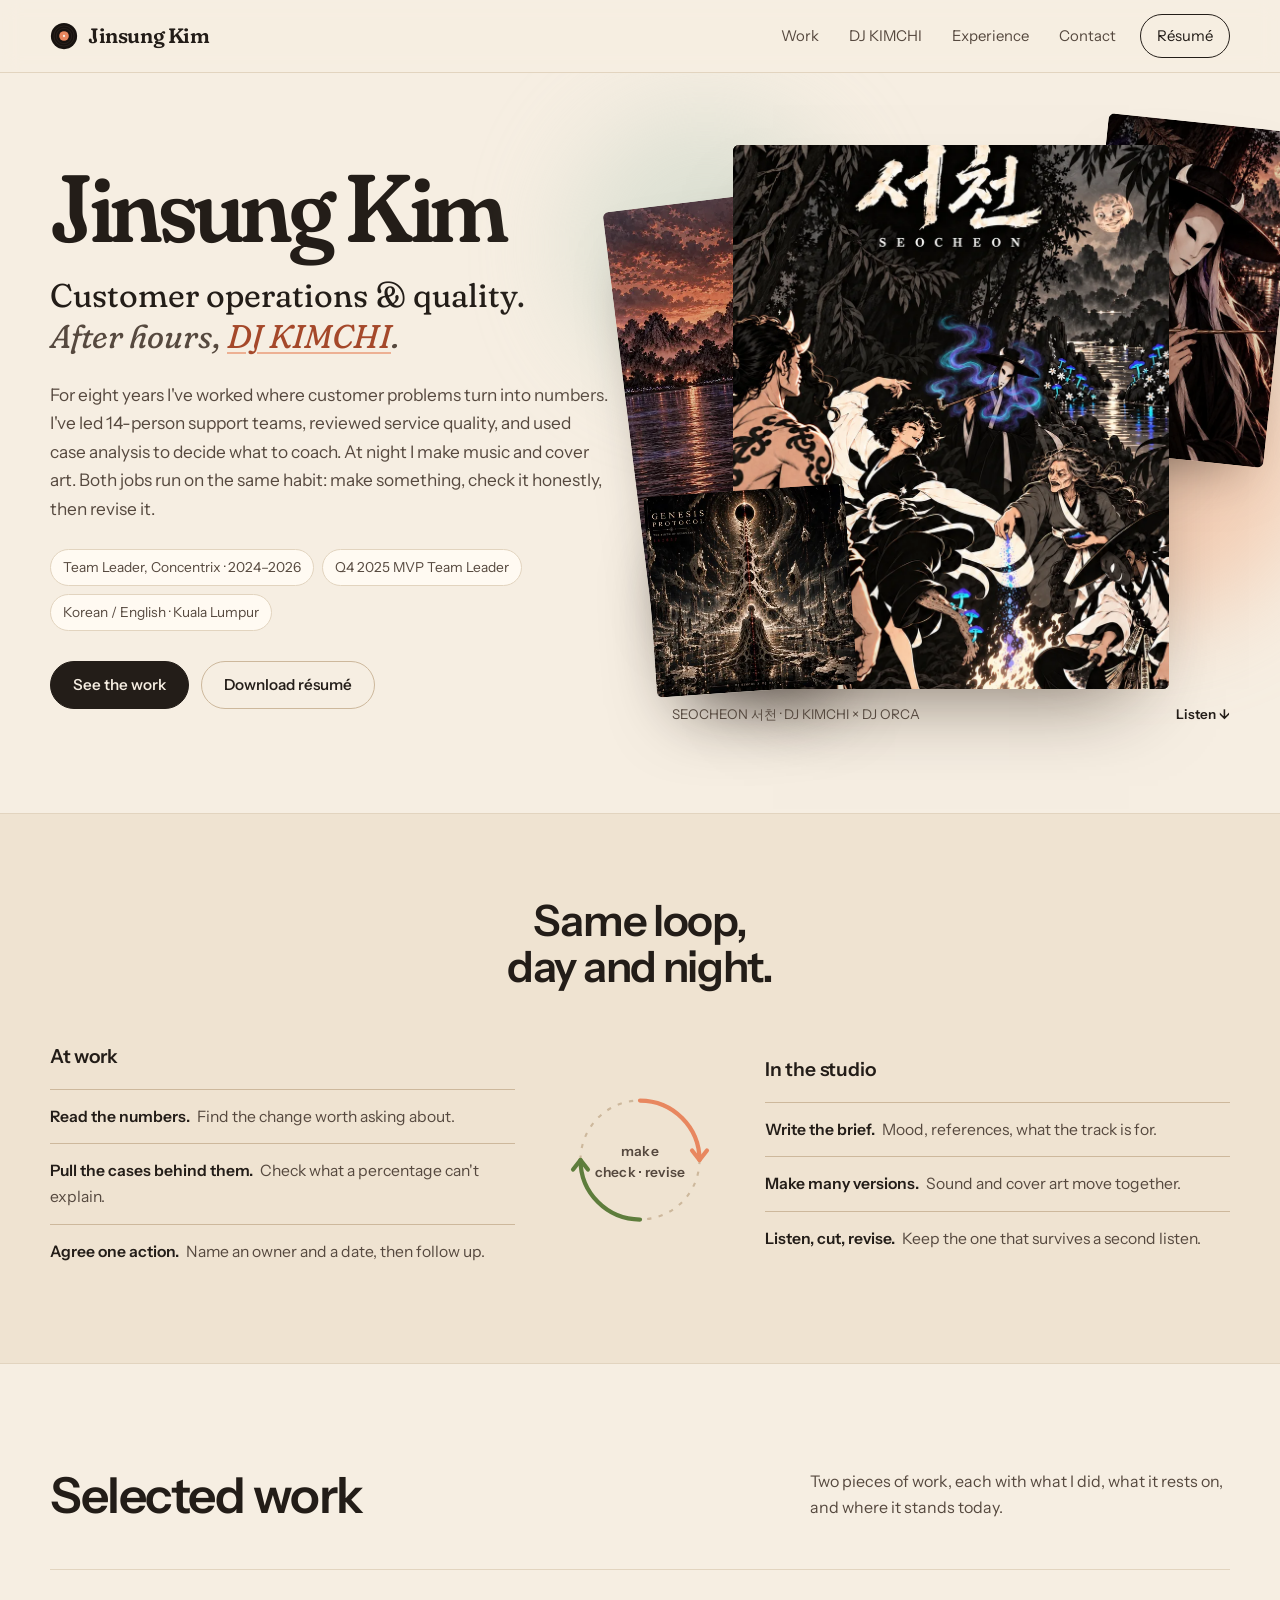
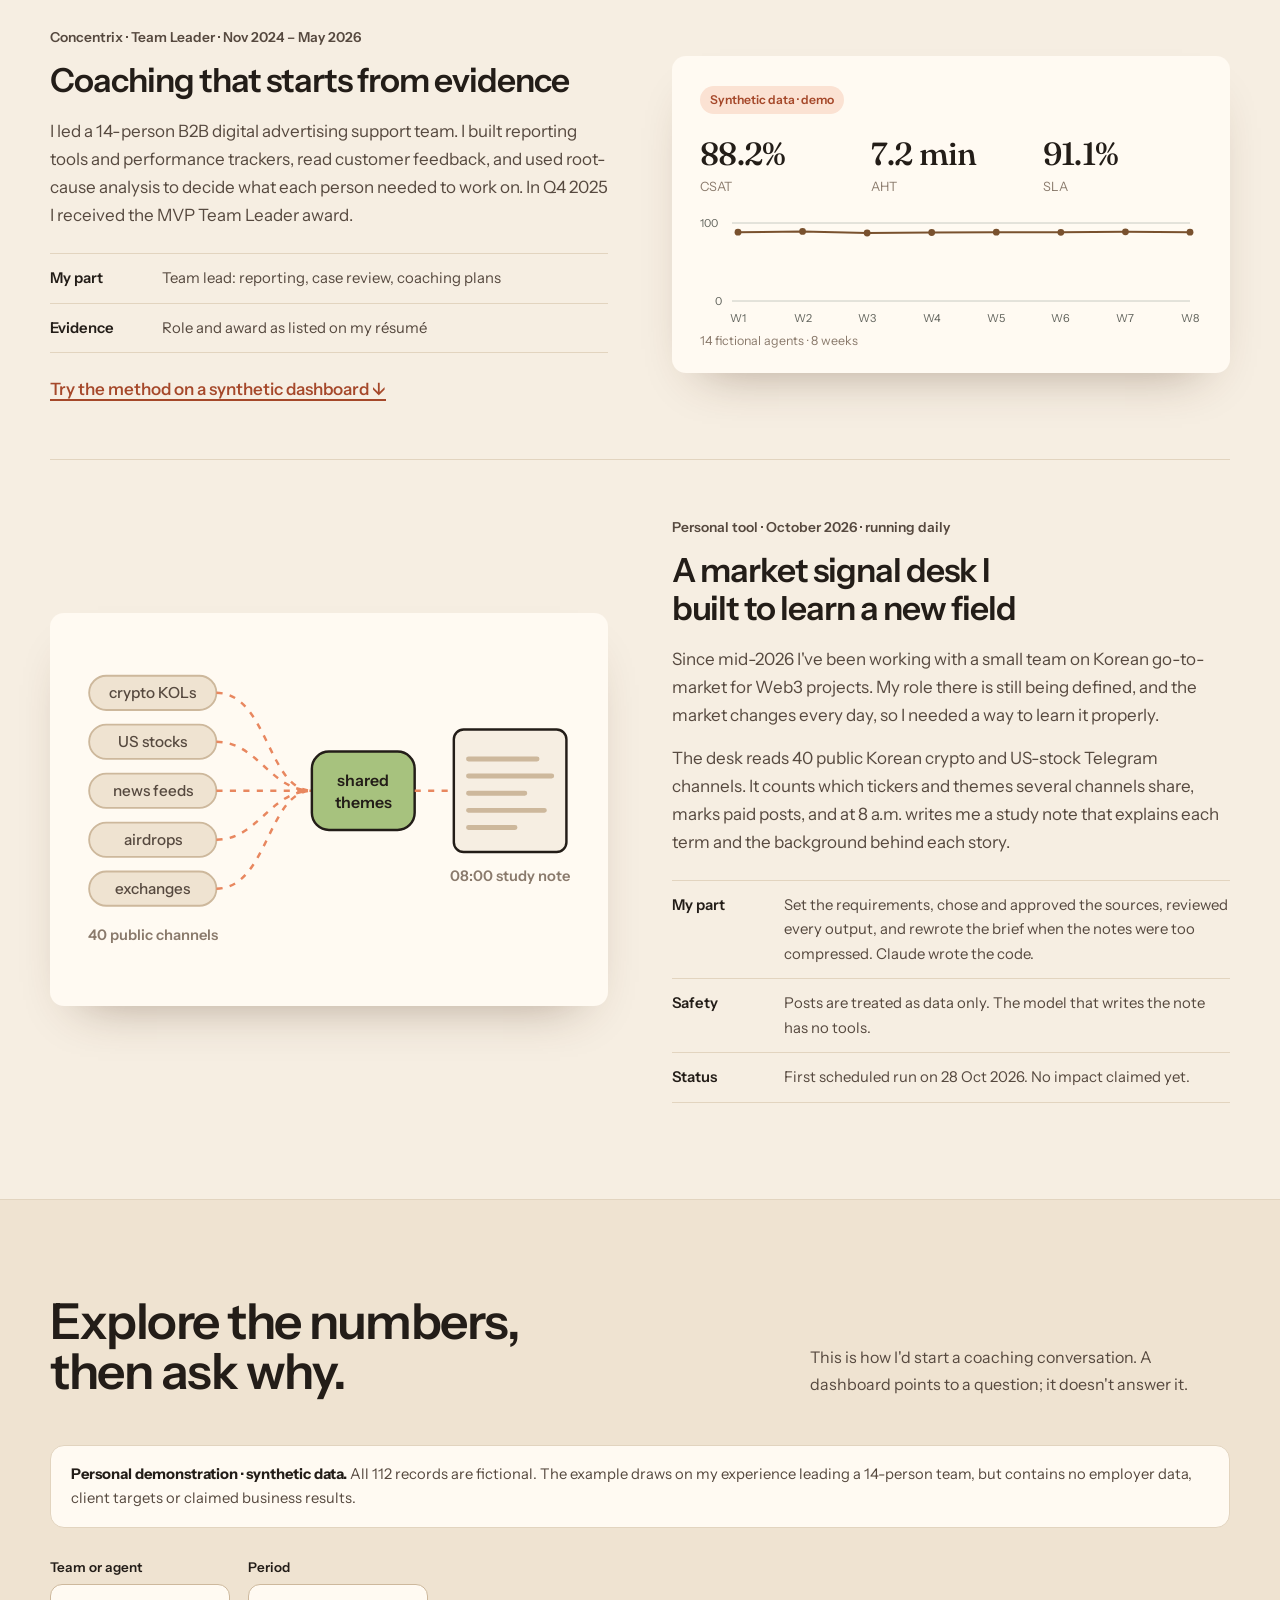
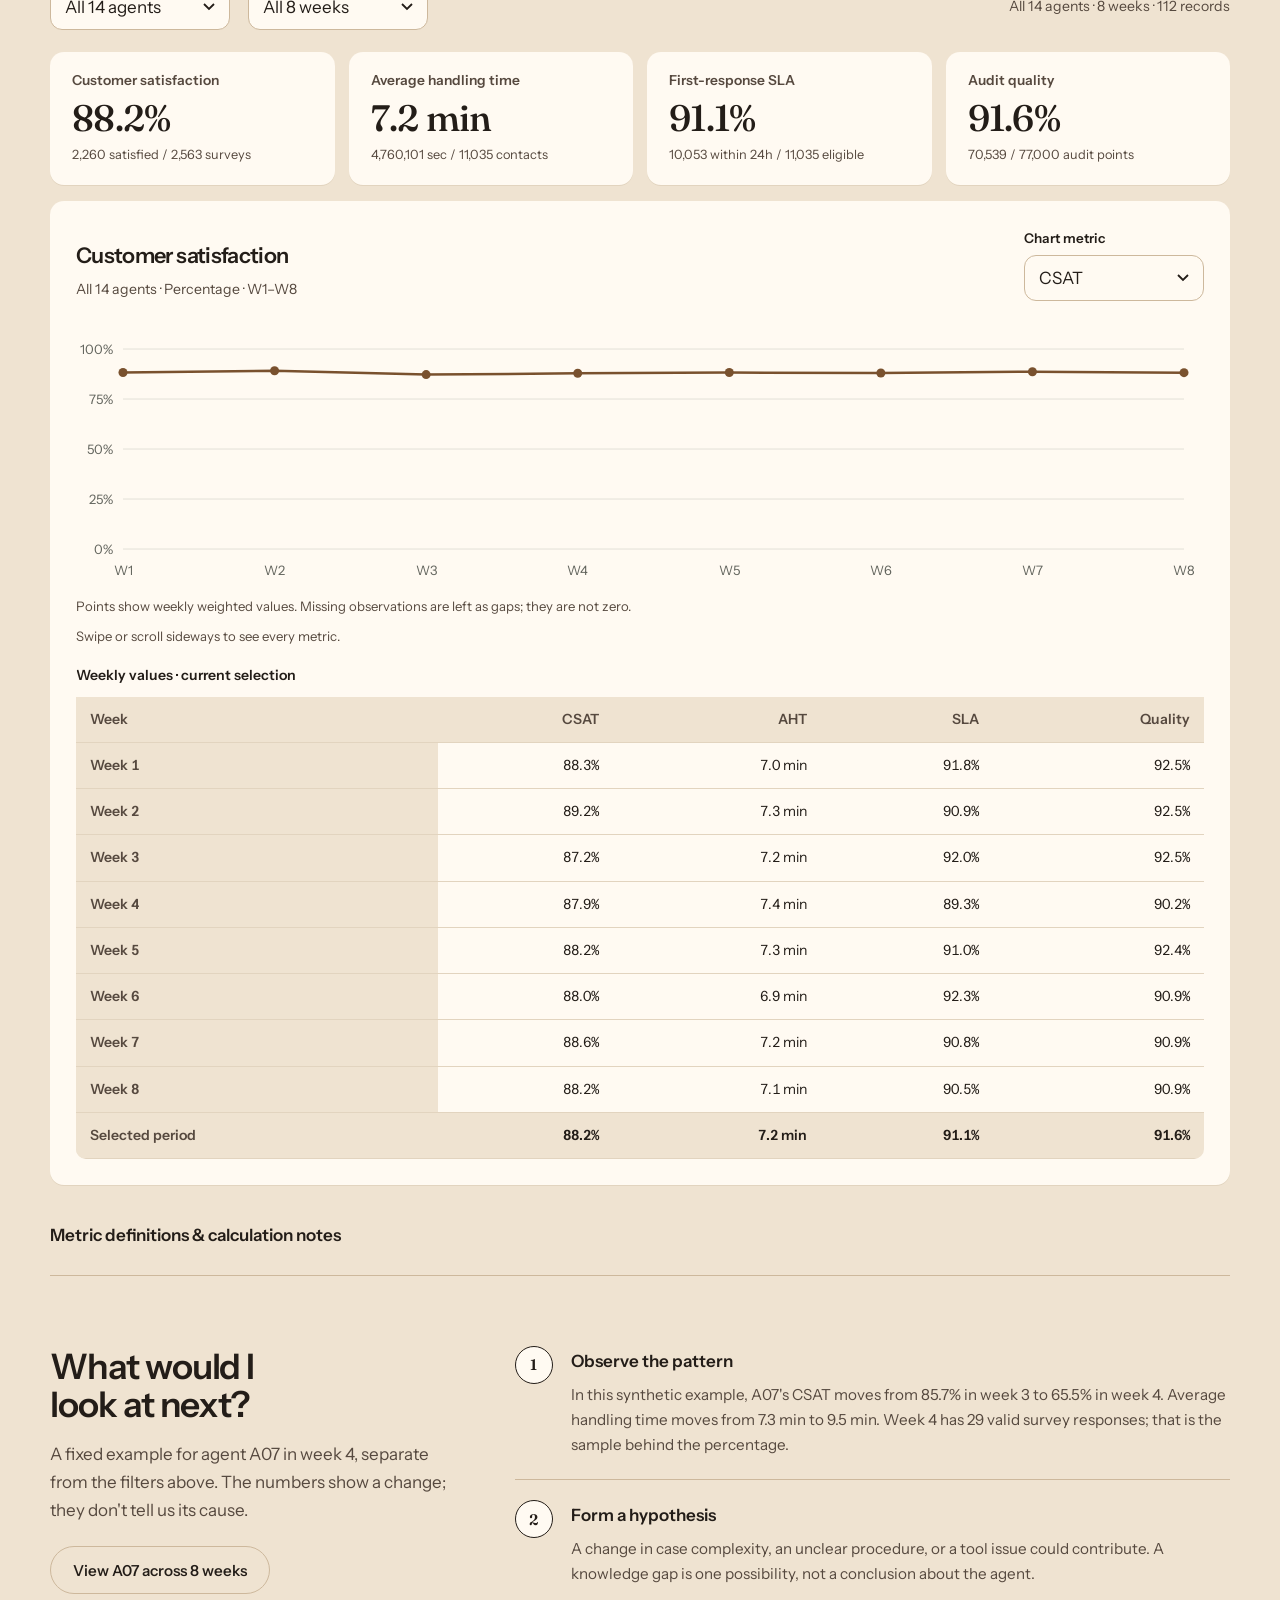
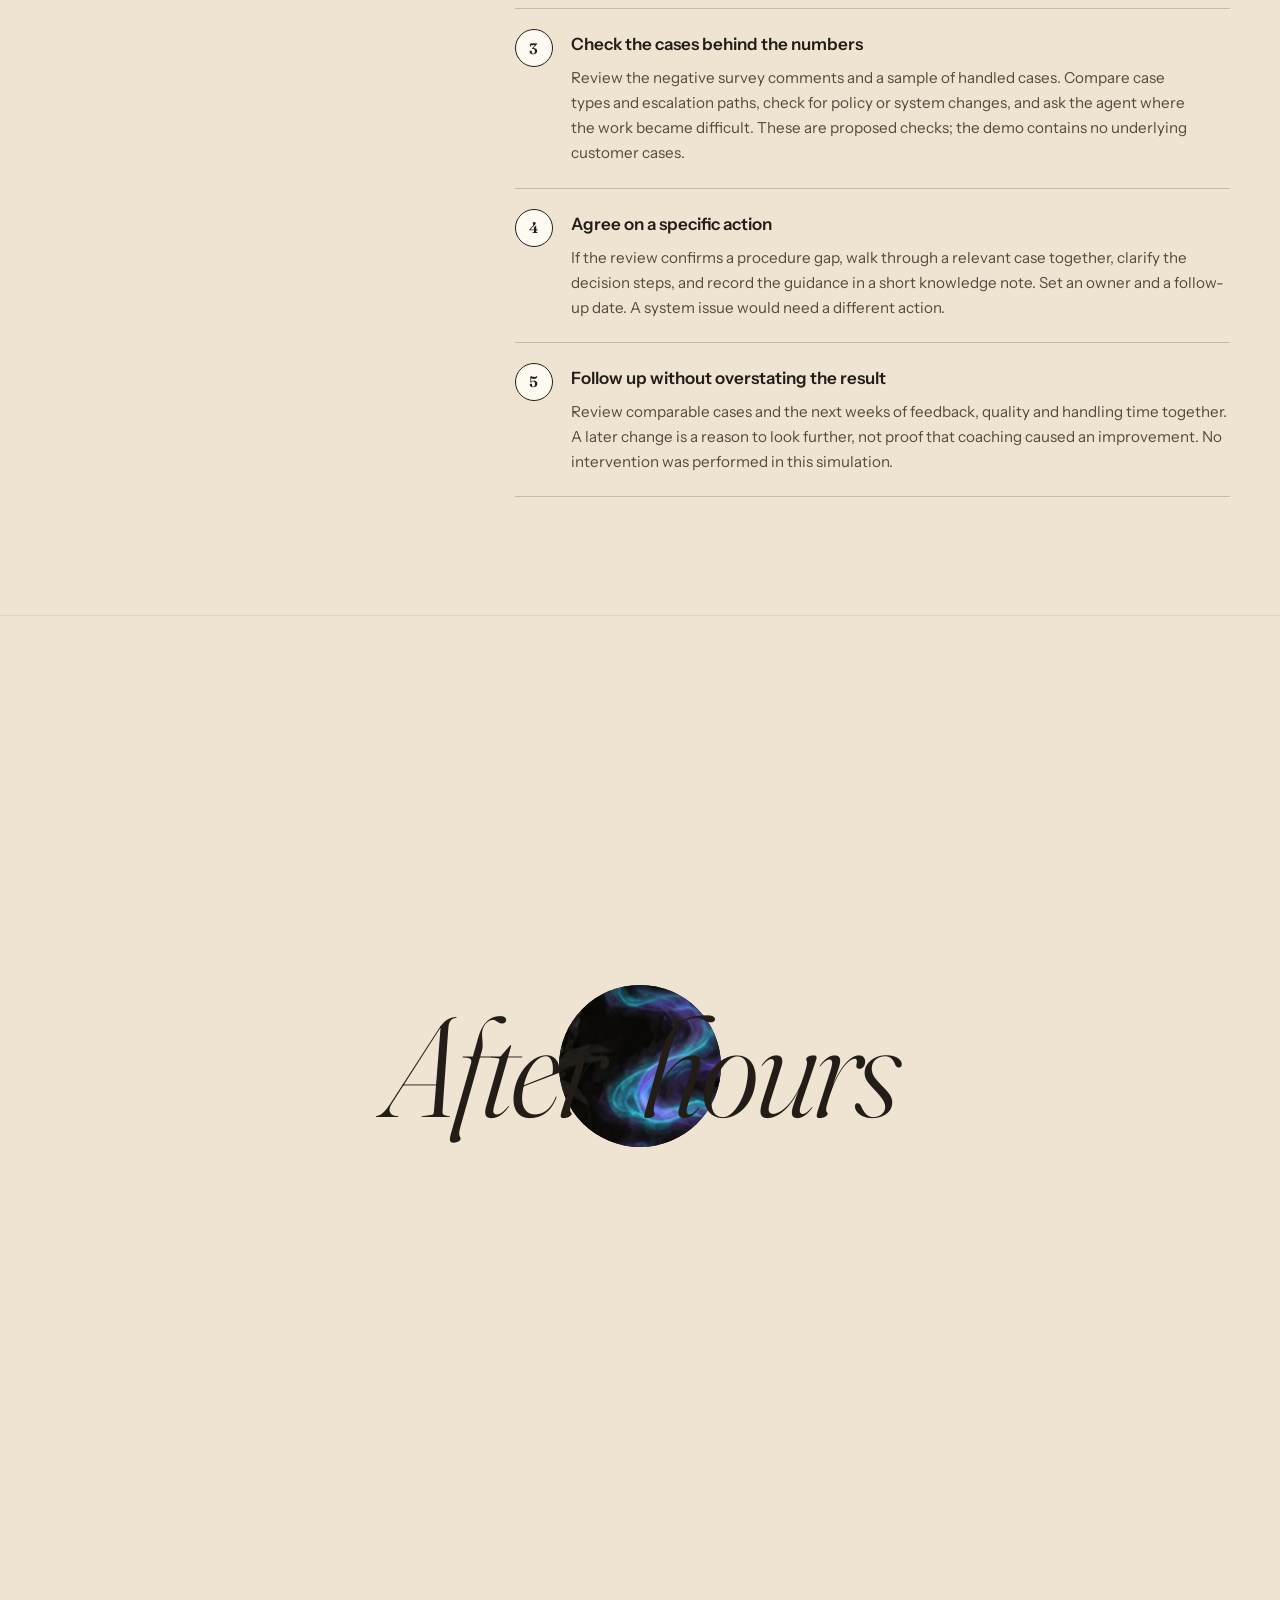
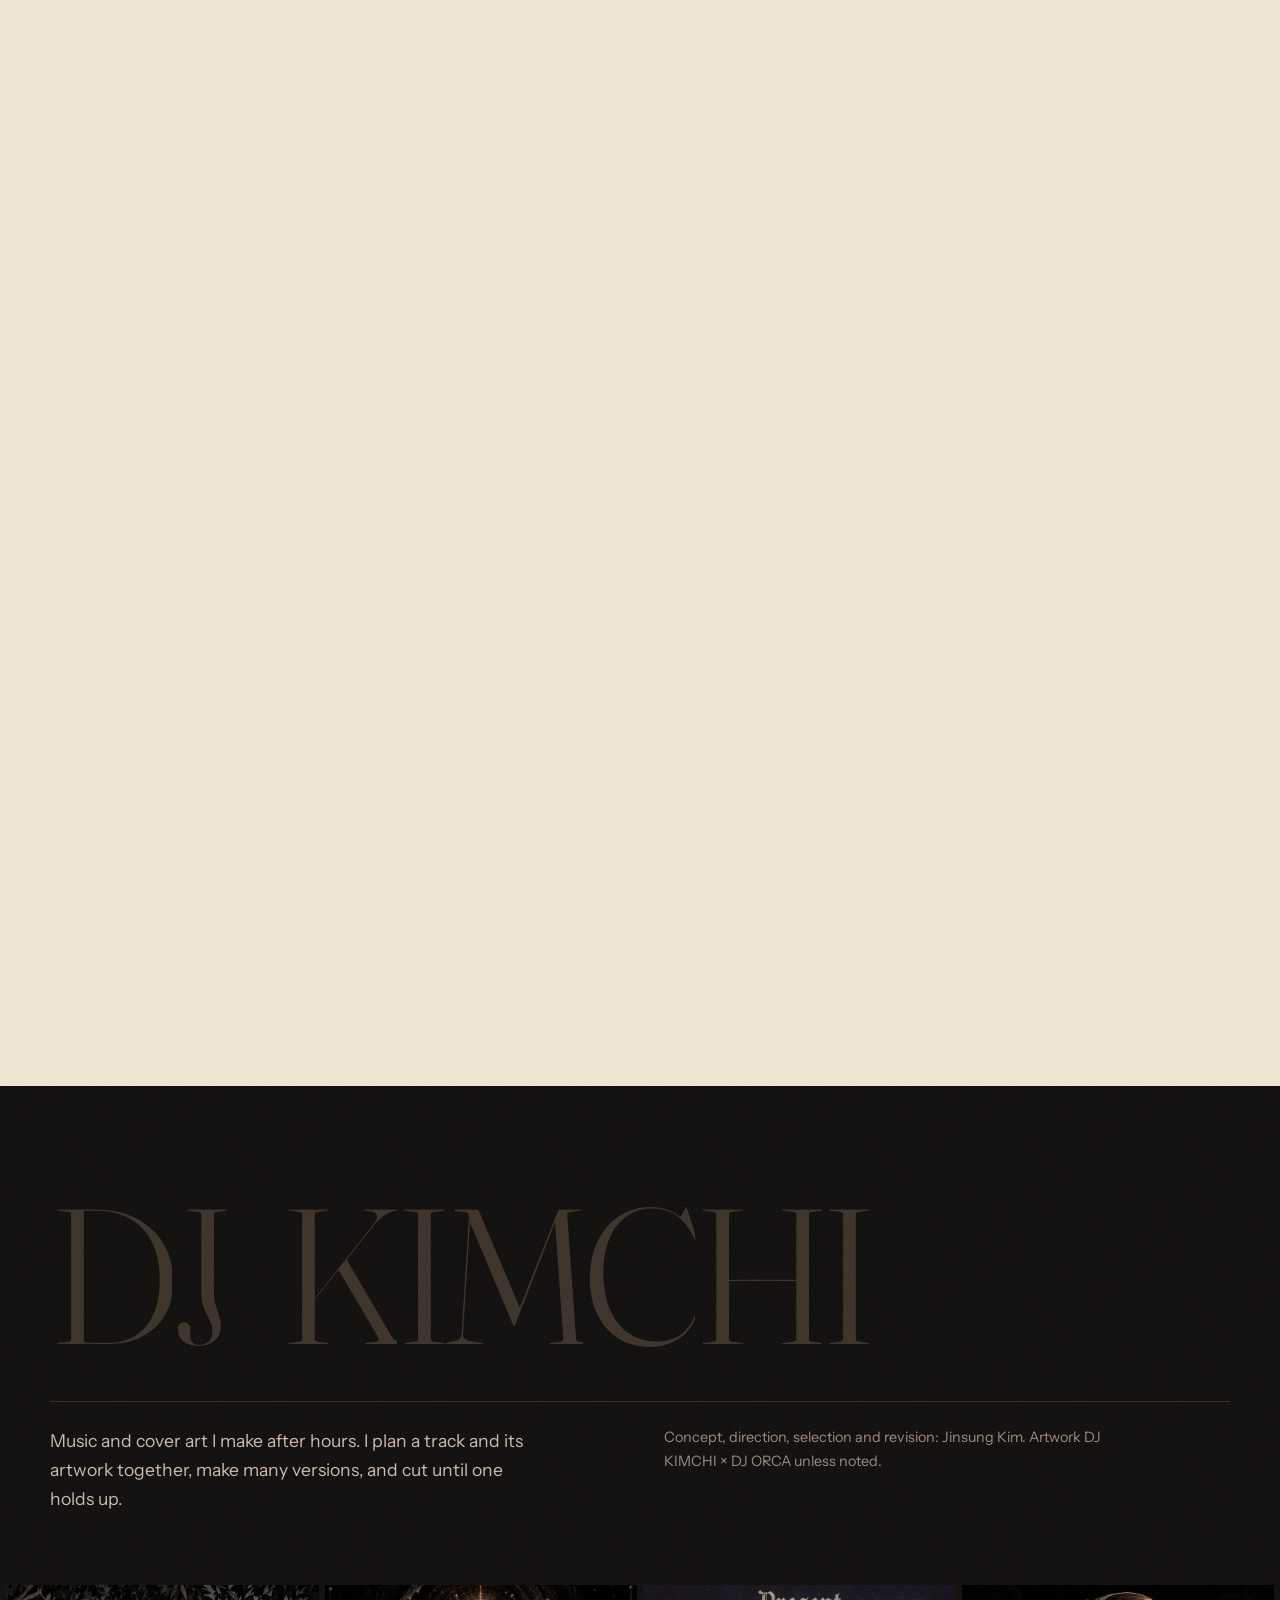
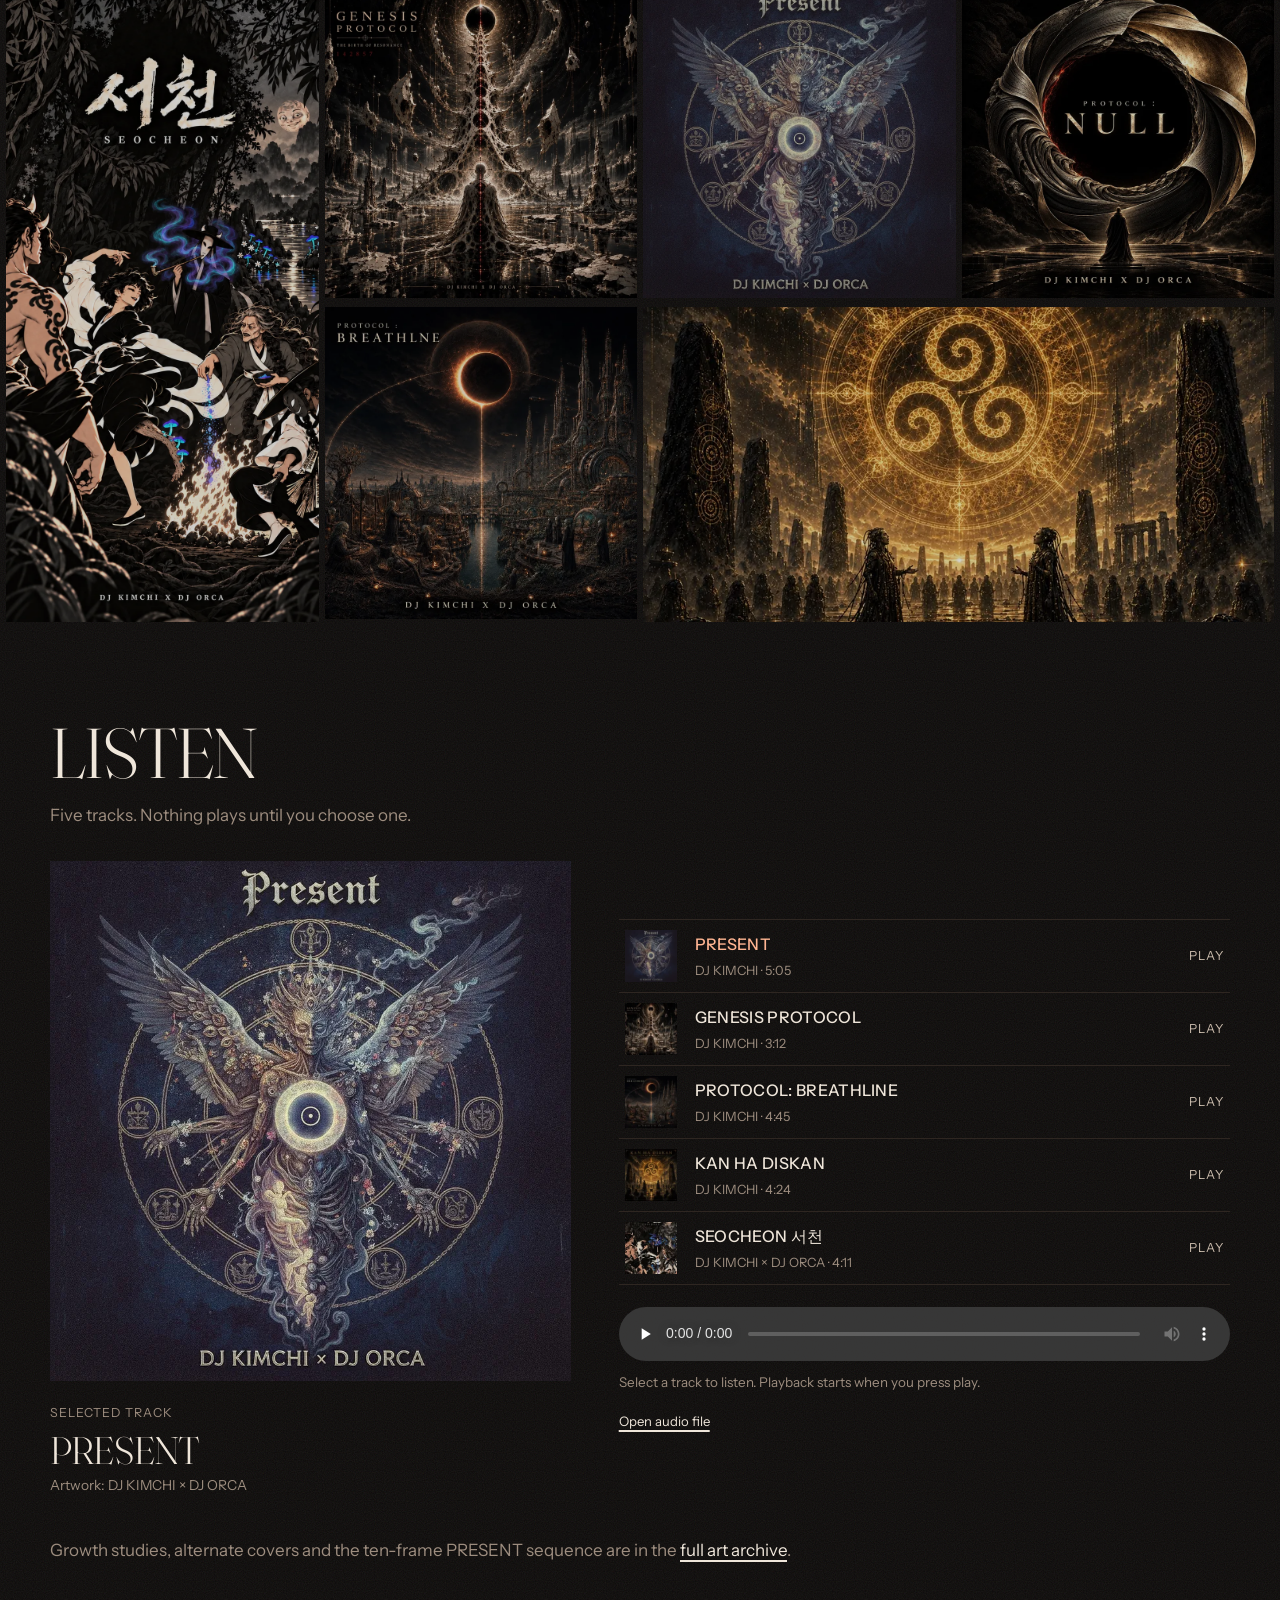
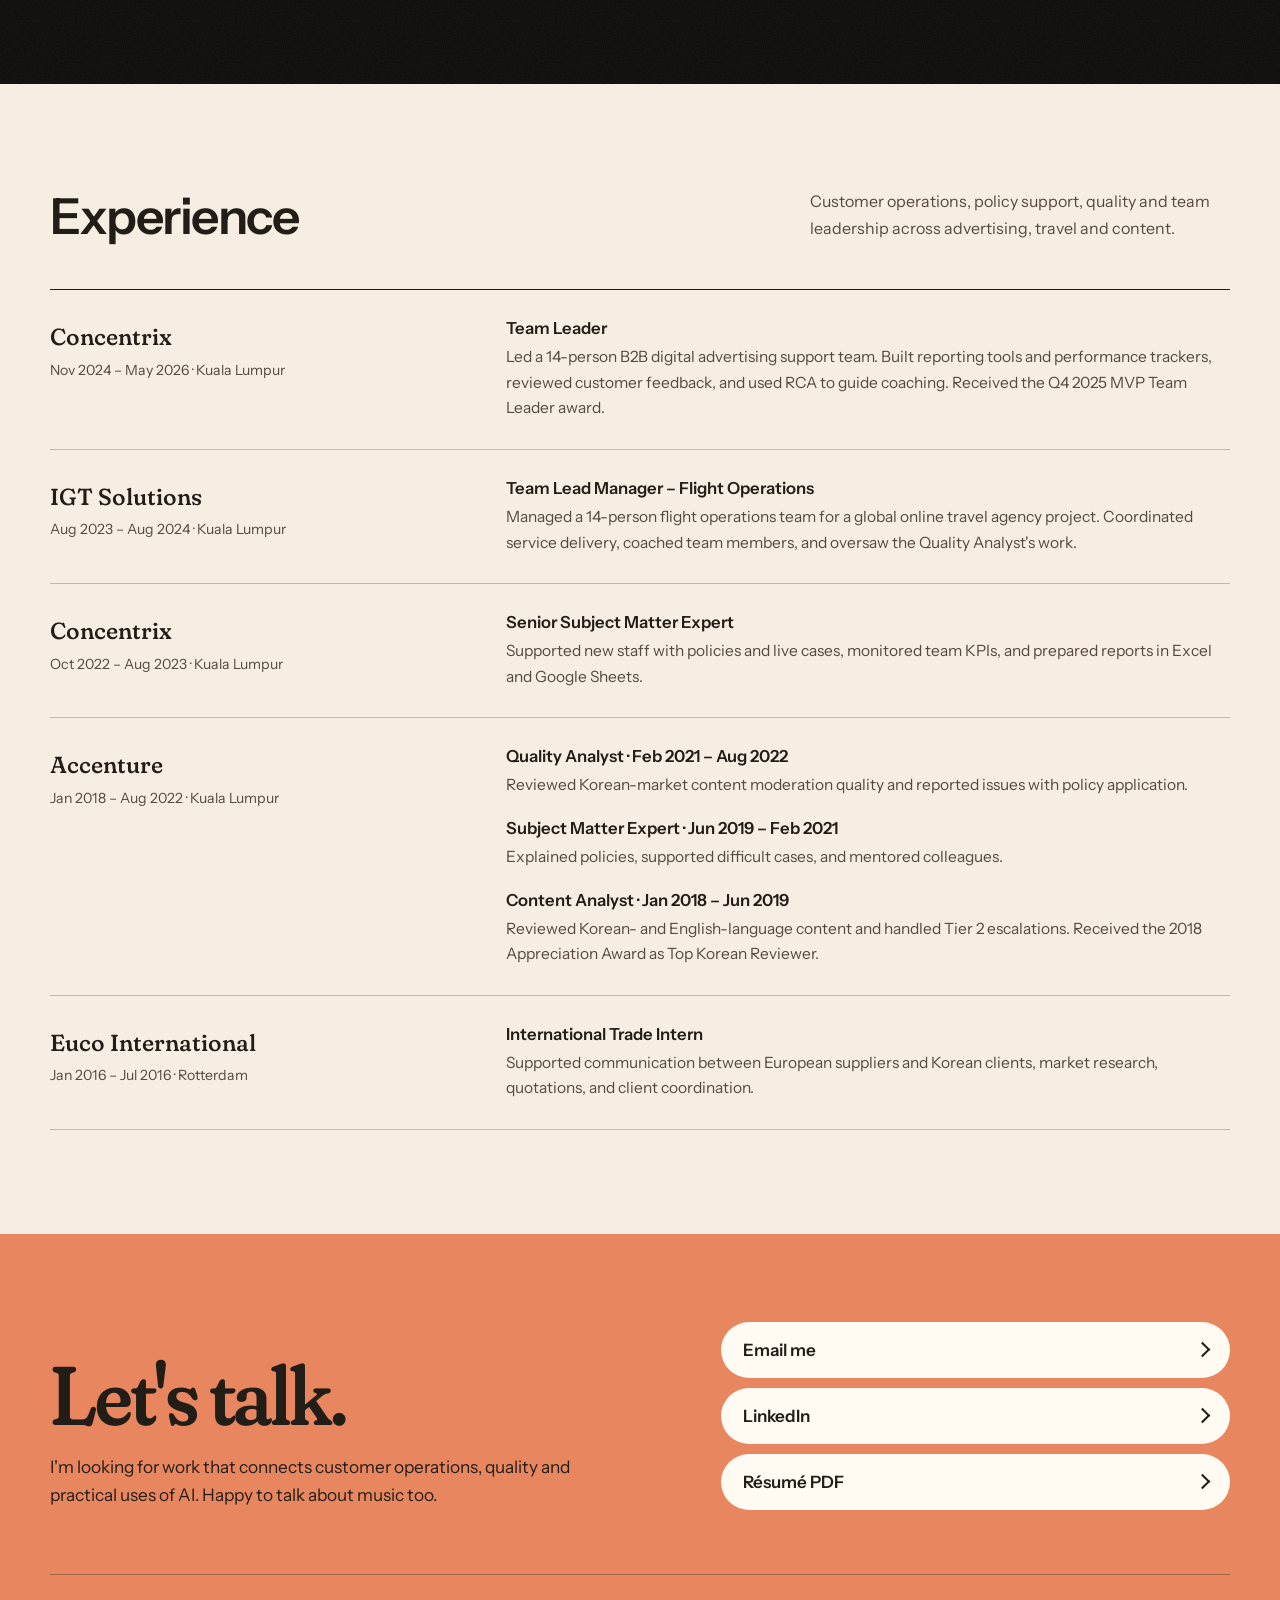
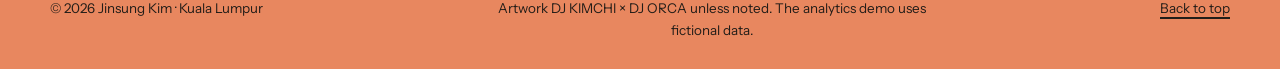
==== index.html @ a171eb90 "Add scroll depth to the portfolio and cut image weight by two thirds - Hero cover sits in a layered " ====
<!doctype html>
<html lang="en">
<head>
<meta charset="utf-8">
<meta name="viewport" content="width=device-width, initial-scale=1">
<meta name="description" content="Jinsung Kim: eight years in customer operations and quality, 14-person team leadership, and music and cover art as DJ KIMCHI.">
<meta name="theme-color" content="#f6eee2">
<title>Jinsung Kim — Operations, Quality &amp; DJ KIMCHI</title>
<link rel="icon" href="assets/jk-mark.svg" type="image/svg+xml">
<link rel="preconnect" href="https://fonts.googleapis.com">
<link rel="preconnect" href="https://fonts.gstatic.com" crossorigin>
<link rel="stylesheet" href="https://fonts.googleapis.com/css2?family=Fraunces:ital,opsz,wght,SOFT@0,9..144,300..700,50..100;1,9..144,300..700,50..100&family=Instrument+Sans:wght@400..650&display=swap">
<link rel="stylesheet" href="kimchi.css">
</head>
<body>
<a class="skip-link" href="#main">Skip to content</a>


<header class="site-header">
  <div class="wrap nav">
    <a class="brand" href="#top" aria-label="Jinsung Kim, back to top">
      <img src="assets/jk-mark.svg" alt="" width="28" height="28">Jinsung Kim
    </a>
    <nav class="nav-links" aria-label="Main navigation">
      <a href="#work" data-label="Work">Work</a>
      <a href="#listen" data-label="DJ KIMCHI">DJ KIMCHI</a>
      <a href="#experience" data-label="Experience">Experience</a>
      <a href="#contact" data-label="Contact">Contact</a>
      <a class="nav-resume" href="assets/Jinsung_Kim_Resume.pdf" download>Résumé</a>
    </nav>
  </div>
</header>

<main id="main">

<section class="hero" id="top" aria-labelledby="hero-title">
  <div class="wrap hero-grid">
    <div class="hero-copy">
      <h1 id="hero-title">Jinsung Kim</h1>
      <p class="hero-role">Customer operations &amp; quality.<br><span>After hours, <a href="#listen">DJ KIMCHI</a>.</span></p>
      <p class="hero-intro">For eight years I've worked where customer problems turn into numbers. I've led 14-person support teams, reviewed service quality, and used case analysis to decide what to coach. At night I make music and cover art. Both jobs run on the same habit: make something, check it honestly, then revise it.</p>
      <ul class="hero-facts" aria-label="Highlights">
        <li>Team Leader, Concentrix · 2024–2026</li>
        <li>Q4 2025 MVP Team Leader</li>
        <li>Korean / English · Kuala Lumpur</li>
      </ul>
      <div class="actions">
        <a class="button" href="#work">See the work</a>
        <a class="button ghost" href="assets/Jinsung_Kim_Resume.pdf" download>Download résumé</a>
      </div>
    </div>

    <figure class="hero-art stage">
      <span class="stage-glow stage-glow-1" aria-hidden="true"></span>
      <span class="stage-glow stage-glow-2" aria-hidden="true"></span>
      <img class="stage-card stage-back" src="assets/art/seocheon-river-440.webp" alt="" width="440" height="782" decoding="async" fetchpriority="low" aria-hidden="true">
      <img class="stage-card stage-side" src="assets/art/seocheon-smoke-440.webp" alt="" width="440" height="782" decoding="async" fetchpriority="low" aria-hidden="true">
      <a class="hero-cover" href="#listen" aria-label="Go to DJ KIMCHI music and artwork">
        <img src="assets/art/seocheon-cover.webp" width="900" height="1600" alt="SEOCHEON cover artwork by DJ KIMCHI × DJ ORCA" fetchpriority="high">
      </a>
      <img class="stage-card stage-front" src="assets/art/genesis-protocol-400.webp" alt="" width="400" height="400" decoding="async" fetchpriority="low" aria-hidden="true">
      <figcaption><span>SEOCHEON <span lang="ko">서천</span> · DJ KIMCHI × DJ ORCA</span><a href="#listen">Listen <span aria-hidden="true">↓</span></a></figcaption>
    </figure>
  </div>
</section>

<section class="habit" aria-labelledby="habit-title">
  <div class="wrap">
    <h2 id="habit-title">Same loop, day and night.</h2>
    <div class="habit-grid">
      <div class="habit-col">
        <h3>At work</h3>
        <ol>
          <li><strong>Read the numbers.</strong> Find the change worth asking about.</li>
          <li><strong>Pull the cases behind them.</strong> Check what a percentage can't explain.</li>
          <li><strong>Agree one action.</strong> Name an owner and a date, then follow up.</li>
        </ol>
      </div>
      <svg class="habit-loop" viewBox="0 0 160 160" aria-hidden="true">
        <circle style="stroke:var(--line-strong)" cx="80" cy="80" r="56" fill="none" stroke-width="2" stroke-dasharray="4 7"/>
        <path style="stroke:var(--apricot)" d="M80 24a56 56 0 0 1 56 56" fill="none" stroke-width="4" stroke-linecap="round"/>
        <path style="stroke:var(--apricot)" d="m129 71 7 9 7-9" fill="none" stroke-width="4" stroke-linecap="round" stroke-linejoin="round"/>
        <path style="stroke:var(--leaf-deep)" d="M80 136a56 56 0 0 1-56-56" fill="none" stroke-width="4" stroke-linecap="round"/>
        <path style="stroke:var(--leaf-deep)" d="m31 89-7-9-7 9" fill="none" stroke-width="4" stroke-linecap="round" stroke-linejoin="round"/>
        <text x="80" y="76" text-anchor="middle" class="loop-label">make</text>
        <text x="80" y="96" text-anchor="middle" class="loop-label">check · revise</text>
      </svg>
      <div class="habit-col">
        <h3>In the studio</h3>
        <ol>
          <li><strong>Write the brief.</strong> Mood, references, what the track is for.</li>
          <li><strong>Make many versions.</strong> Sound and cover art move together.</li>
          <li><strong>Listen, cut, revise.</strong> Keep the one that survives a second listen.</li>
        </ol>
      </div>
    </div>
  </div>
</section>

<section class="work" id="work" aria-labelledby="work-title">
  <div class="wrap">
    <div class="section-head">
      <h2 id="work-title">Selected work</h2>
      <p>Two pieces of work, each with what I did, what it rests on, and where it stands today.</p>
    </div>

    <article class="case" aria-labelledby="case1-title">
      <div class="case-copy">
        <p class="case-meta">Concentrix · Team Leader · Nov 2024 – May 2026</p>
        <h3 id="case1-title">Coaching that starts from evidence</h3>
        <p>I led a 14-person B2B digital advertising support team. I built reporting tools and performance trackers, read customer feedback, and used root-cause analysis to decide what each person needed to work on. In Q4 2025 I received the MVP Team Leader award.</p>
        <dl class="case-facts">
          <div><dt>My part</dt><dd>Team lead: reporting, case review, coaching plans</dd></div>
          <div><dt>Evidence</dt><dd>Role and award as listed on my résumé</dd></div>
        </dl>
        <a class="text-link" href="#demo">Try the method on a synthetic dashboard <span aria-hidden="true">↓</span></a>
      </div>
      <a class="case-visual demo-preview" href="#demo" aria-label="Open the synthetic KPI demo">
        <span class="demo-badge">Synthetic data · demo</span>
        <span class="preview-values">
          <span><strong id="preview-csat">—</strong><small>CSAT</small></span>
          <span><strong id="preview-aht">—</strong><small>AHT</small></span>
          <span><strong id="preview-sla">—</strong><small>SLA</small></span>
        </span>
        <svg id="preview-chart" viewBox="0 0 620 116" role="img" aria-label="Synthetic weekly CSAT; the dashboard below has the full table"></svg>
        <span class="preview-foot">14 fictional agents · 8 weeks</span>
      </a>
    </article>

    <article class="case case-flip" aria-labelledby="case2-title">
      <div class="case-copy">
        <p class="case-meta">Personal tool · October 2026 · running daily</p>
        <h3 id="case2-title">A market signal desk I built to learn a new field</h3>
        <p>Since mid-2026 I've been working with a small team on Korean go-to-market for Web3 projects. My role there is still being defined, and the market changes every day, so I needed a way to learn it properly.</p>
        <p>The desk reads 40 public Korean crypto and US-stock Telegram channels. It counts which tickers and themes several channels share, marks paid posts, and at 8 a.m. writes me a study note that explains each term and the background behind each story.</p>
        <dl class="case-facts">
          <div><dt>My part</dt><dd>Set the requirements, chose and approved the sources, reviewed every output, and rewrote the brief when the notes were too compressed. Claude wrote the code.</dd></div>
          <div><dt>Safety</dt><dd>Posts are treated as data only. The model that writes the note has no tools.</dd></div>
          <div><dt>Status</dt><dd>First scheduled run on 28 Oct 2026. No impact claimed yet.</dd></div>
        </dl>
      </div>
      <figure class="case-visual signal-visual">
        <svg viewBox="0 0 420 270" role="img" aria-labelledby="signal-desc">
          <title id="signal-desc">Diagram: 40 channels feed a step that finds shared themes, which produces a study note at 8 a.m.</title>
          <g class="sig-channels">
            <rect x="14" y="30" width="104" height="28" rx="14"/><rect x="14" y="70" width="104" height="28" rx="14"/><rect x="14" y="110" width="104" height="28" rx="14"/><rect x="14" y="150" width="104" height="28" rx="14"/><rect x="14" y="190" width="104" height="28" rx="14"/>
          </g>
          <g class="sig-text"><text x="66" y="48">crypto KOLs</text><text x="66" y="88">US stocks</text><text x="66" y="128">news feeds</text><text x="66" y="168">airdrops</text><text x="66" y="208">exchanges</text></g>
          <text x="66" y="246" class="sig-cap">40 public channels</text>
          <path class="sig-flow" d="M118 44C160 44 160 124 196 124M118 84C152 84 162 124 196 124M118 124H196M118 164C152 164 162 124 196 124M118 204C160 204 160 124 196 124"/>
          <rect x="196" y="92" width="84" height="64" rx="14" class="sig-core"/>
          <text x="238" y="120" class="sig-core-t">shared</text><text x="238" y="138" class="sig-core-t">themes</text>
          <path class="sig-flow" d="M280 124h32"/>
          <rect x="312" y="74" width="92" height="100" rx="8" class="sig-note"/>
          <path d="M324 98h56M324 112h68M324 126h46M324 140h62M324 154h38" class="sig-lines"/>
          <text x="358" y="198" class="sig-cap">08:00 study note</text>
        </svg>
      </figure>
    </article>

  </div>
</section>

<section class="demo" id="demo" aria-labelledby="demo-title">
  <div class="wrap">
    <div class="section-head">
      <h2 id="demo-title">Explore the numbers, then ask why.</h2>
      <p>This is how I'd start a coaching conversation. A dashboard points to a question; it doesn't answer it.</p>
    </div>
    <p class="notice"><strong>Personal demonstration · synthetic data.</strong> All 112 records are fictional. The example draws on my experience leading a 14-person team, but contains no employer data, client targets or claimed business results.</p>
    <noscript><p class="notice">Enable JavaScript to use the interactive dashboard. The metric definitions and coaching example remain available below.</p></noscript>

    <section class="dashboard" id="dashboard" aria-label="Interactive team KPI dashboard">
      <div class="filter-bar">
        <div class="field"><label for="agent-filter">Team or agent</label><select id="agent-filter"><option value="all">All 14 agents</option></select></div>
        <div class="field"><label for="period-filter">Period</label><select id="period-filter"><option value="8">All 8 weeks</option><option value="4">Last 4 weeks</option><option value="1">Last week</option></select></div>
        <p id="filter-summary" class="filter-summary" aria-live="polite"></p>
      </div>
      <div class="kpi-grid">
        <article class="kpi-card"><h3>Customer satisfaction</h3><strong id="csat-value" class="kpi-value">—</strong><p id="csat-detail" class="kpi-detail"></p></article>
        <article class="kpi-card"><h3>Average handling time</h3><strong id="aht-value" class="kpi-value">—</strong><p id="aht-detail" class="kpi-detail"></p></article>
        <article class="kpi-card"><h3>First-response SLA</h3><strong id="sla-value" class="kpi-value">—</strong><p id="sla-detail" class="kpi-detail"></p></article>
        <article class="kpi-card"><h3>Audit quality</h3><strong id="quality-value" class="kpi-value">—</strong><p id="quality-detail" class="kpi-detail"></p></article>
      </div>
      <div class="chart-panel">
        <div class="chart-top">
          <div><h3 id="chart-heading">Customer satisfaction</h3><p id="chart-context"></p></div>
          <div class="field"><label for="metric-filter">Chart metric</label><select id="metric-filter"><option value="csat">CSAT</option><option value="aht">AHT</option><option value="sla">SLA</option><option value="quality">Quality</option></select></div>
        </div>
        <svg class="trend-chart" id="trend-chart" role="img" aria-label="Weekly metric trend; values are also in the following table"></svg>
        <p class="chart-note" id="chart-note"></p>
        <p class="table-help">Swipe or scroll sideways to see every metric.</p>
        <div class="table-wrap" tabindex="0" role="region" aria-label="Scrollable weekly values">
          <table class="data-table"><caption>Weekly values · current selection</caption><thead><tr><th scope="col">Week</th><th scope="col">CSAT</th><th scope="col">AHT</th><th scope="col">SLA</th><th scope="col">Quality</th></tr></thead><tbody id="weekly-rows"></tbody><tfoot id="period-totals"></tfoot></table>
        </div>
      </div>
      <details class="methodology">
        <summary>Metric definitions &amp; calculation notes</summary>
        <dl class="definition-grid">
          <div><dt>CSAT</dt><dd>Satisfied responses ÷ valid survey responses. Ratings of 4 or 5 on a five-point scale count as satisfied.</dd></div>
          <div><dt>Average handling time</dt><dd>Total handling seconds ÷ handled contacts, shown in minutes. Handling includes active work, hold time, and after-contact work.</dd></div>
          <div><dt>First-response SLA</dt><dd>Eligible assigned contacts with a first response within 24 hours ÷ all eligible assigned contacts. This is an illustrative asynchronous service workflow.</dd></div>
          <div><dt>Audit quality</dt><dd>Audit points earned ÷ total available audit points. Different numbers of audits contribute different weights.</dd></div>
        </dl>
        <p class="chart-note">Each selected metric uses the sum of its numerators divided by the sum of its denominators. Weekly percentages are never averaged to produce the period total. Values are rounded only for display. W1–W8 are fixed relative weeks; “last” refers to W8, not today's date. A14 has no survey or audit observations in W8, so those metrics show “No data”. No performance targets are assumed.</p>
        <p class="chart-note" id="raw-totals"></p>
      </details>
    </section>

    <section class="coaching" id="coaching-case" aria-labelledby="case-title">
      <div class="coaching-aside">
        <h3 id="case-title">What would I look at next?</h3>
        <p>A fixed example for agent A07 in week 4, separate from the filters above. The numbers show a change; they don't tell us its cause.</p>
        <button type="button" class="button ghost" id="case-filter">View A07 across 8 weeks</button>
      </div>
      <ol class="steps">
        <li><h4>Observe the pattern</h4><p id="case-observation">Compare A07's week 3 and week 4 customer feedback and handling time, including the number of survey responses behind each percentage.</p></li>
        <li><h4>Form a hypothesis</h4><p>A change in case complexity, an unclear procedure, or a tool issue could contribute. A knowledge gap is one possibility, not a conclusion about the agent.</p></li>
        <li><h4>Check the cases behind the numbers</h4><p>Review the negative survey comments and a sample of handled cases. Compare case types and escalation paths, check for policy or system changes, and ask the agent where the work became difficult. These are proposed checks; the demo contains no underlying customer cases.</p></li>
        <li><h4>Agree on a specific action</h4><p>If the review confirms a procedure gap, walk through a relevant case together, clarify the decision steps, and record the guidance in a short knowledge note. Set an owner and a follow-up date. A system issue would need a different action.</p></li>
        <li><h4>Follow up without overstating the result</h4><p>Review comparable cases and the next weeks of feedback, quality and handling time together. A later change is a reason to look further, not proof that coaching caused an improvement. No intervention was performed in this simulation.</p></li>
      </ol>
    </section>
  </div>
</section>

<div class="portal" aria-hidden="true">
  <div class="portal-pin">
    <div class="portal-window"><img src="assets/art/seocheon-cover.webp" alt="" width="900" height="1600" loading="lazy" decoding="async"></div>
    <p class="portal-word"><span>After</span><span>hours</span></p>
  </div>
</div>

<section class="world" id="listen" aria-labelledby="listen-title">
  <div class="wrap">
    <h2 id="listen-title" class="world-title" aria-label="DJ KIMCHI"><span class="ch" style="--i:0" aria-hidden="true">D</span><span class="ch" style="--i:1" aria-hidden="true">J</span><span class="ch-gap" aria-hidden="true"> </span><span class="ch" style="--i:3" aria-hidden="true">K</span><span class="ch" style="--i:4" aria-hidden="true">I</span><span class="ch" style="--i:5" aria-hidden="true">M</span><span class="ch" style="--i:6" aria-hidden="true">C</span><span class="ch" style="--i:7" aria-hidden="true">H</span><span class="ch" style="--i:8" aria-hidden="true">I</span></h2>
    <div class="world-intro">
      <p>Music and cover art I make after hours. I plan a track and its artwork together, make many versions, and cut until one holds up.</p>
      <p class="world-credit">Concept, direction, selection and revision: Jinsung Kim. Artwork DJ KIMCHI × DJ ORCA unless noted.</p>
    </div>
  </div>

  <div class="cover-wall" aria-label="Selected cover art">
    <a class="cover cover-tall" href="dj-kimchi.html#artwork"><img src="assets/art/seocheon-cover.webp" width="900" height="1600" alt="SEOCHEON cover" loading="lazy"><span>SEOCHEON <span lang="ko">서천</span></span></a>
    <a class="cover" href="dj-kimchi.html#artwork"><img src="assets/art/genesis-protocol-800.webp" srcset="assets/art/genesis-protocol-800.webp 800w, assets/art/genesis-protocol-1254.webp 1254w" sizes="(max-width: 760px) 50vw, 25vw" width="1254" height="1254" decoding="async" alt="GENESIS PROTOCOL cover" loading="lazy"><span>GENESIS PROTOCOL</span></a>
    <a class="cover" href="dj-kimchi.html#artwork"><img src="assets/art/present-engraved-exploration-800.webp" srcset="assets/art/present-engraved-exploration-800.webp 800w, assets/art/present-engraved-exploration-1254.webp 1254w" sizes="(max-width: 760px) 50vw, 25vw" width="1254" height="1254" decoding="async" alt="PRESENT, engraved cover exploration" loading="lazy"><span>PRESENT</span></a>
    <a class="cover" href="dj-kimchi.html#artwork"><img src="assets/art/protocol-null-bronze-800.webp" srcset="assets/art/protocol-null-bronze-800.webp 800w, assets/art/protocol-null-bronze-1254.webp 1254w" sizes="(max-width: 760px) 50vw, 25vw" width="1254" height="1254" decoding="async" alt="PROTOCOL: NULL, bronze cover" loading="lazy"><span>PROTOCOL: NULL</span></a>
    <a class="cover" href="dj-kimchi.html#artwork"><img src="assets/art/protocol-breathline-800.webp" srcset="assets/art/protocol-breathline-800.webp 800w, assets/art/protocol-breathline-1254.webp 1254w" sizes="(max-width: 760px) 50vw, 25vw" width="1254" height="1254" decoding="async" alt="PROTOCOL: BREATHLINE cover" loading="lazy"><span>PROTOCOL: BREATHLINE</span></a>
    <a class="cover cover-wide" href="dj-kimchi.html#artwork"><img src="assets/art/kan-ha-diskan-800.webp" srcset="assets/art/kan-ha-diskan-800.webp 800w, assets/art/kan-ha-diskan-1254.webp 1254w" sizes="(max-width: 760px) 100vw, 50vw" width="1254" height="1254" decoding="async" alt="KAN HA DISKAN cover" loading="lazy"><span>KAN HA DISKAN</span></a>
  </div>

  <div class="wrap">
    <h3 class="world-sub">Listen</h3>
    <p class="world-note">Five tracks. Nothing plays until you choose one.</p>
    <div class="music-player" data-music-player>
      <figure class="now-playing">
        <img class="now-cover" data-now-cover src="assets/art/present-engraved-exploration-800.webp" alt="PRESENT cover artwork" width="1254" height="1254" loading="lazy">
        <figcaption><span class="now-label">Selected track</span><h3 data-now-title>PRESENT</h3><p data-now-credit>Artwork: DJ KIMCHI × DJ ORCA</p></figcaption>
      </figure>
      <div class="music-controls">
        <ol class="track-list" aria-label="Selected DJ KIMCHI tracks">
          <li><button class="track-row" type="button" data-track="present" data-title="PRESENT" data-src="assets/audio/present.m4a" data-cover="assets/art/present-engraved-exploration-800.webp" data-credit="DJ KIMCHI × DJ ORCA" aria-label="Play PRESENT"><img src="assets/art/present-engraved-exploration-thumb.webp" alt="" width="48" height="48" loading="lazy"><span><span class="track-name">PRESENT</span><span class="track-subtitle">DJ KIMCHI · 5:05</span></span><span class="track-action" data-track-action aria-hidden="true">Play</span></button></li>
          <li><button class="track-row" type="button" data-track="genesis-protocol" data-title="GENESIS PROTOCOL" data-src="assets/audio/genesis-protocol.m4a" data-cover="assets/art/genesis-protocol-800.webp" data-credit="DJ KIMCHI × DJ ORCA" aria-label="Play GENESIS PROTOCOL"><img src="assets/art/genesis-protocol-thumb.webp" alt="" width="48" height="48" loading="lazy"><span><span class="track-name">GENESIS PROTOCOL</span><span class="track-subtitle">DJ KIMCHI · 3:12</span></span><span class="track-action" data-track-action aria-hidden="true">Play</span></button></li>
          <li><button class="track-row" type="button" data-track="protocol-breathline" data-title="PROTOCOL: BREATHLINE" data-src="assets/audio/protocol-breathline.m4a" data-cover="assets/art/protocol-breathline-800.webp" data-credit="DJ KIMCHI × DJ ORCA" aria-label="Play PROTOCOL: BREATHLINE"><img src="assets/art/protocol-breathline-thumb.webp" alt="" width="48" height="48" loading="lazy"><span><span class="track-name">PROTOCOL: BREATHLINE</span><span class="track-subtitle">DJ KIMCHI · 4:45</span></span><span class="track-action" data-track-action aria-hidden="true">Play</span></button></li>
          <li><button class="track-row" type="button" data-track="kan-ha-diskan" data-title="KAN HA DISKAN" data-src="assets/audio/kan-ha-diskan.m4a" data-cover="assets/art/kan-ha-diskan-800.webp" data-credit="DJ KIMCHI" aria-label="Play KAN HA DISKAN"><img src="assets/art/kan-ha-diskan-thumb.webp" alt="" width="48" height="48" loading="lazy"><span><span class="track-name">KAN HA DISKAN</span><span class="track-subtitle">DJ KIMCHI · 4:24</span></span><span class="track-action" data-track-action aria-hidden="true">Play</span></button></li>
          <li><button class="track-row" type="button" data-track="seocheon" data-title="SEOCHEON · 서천" data-src="assets/audio/seocheon.m4a" data-cover="assets/art/seocheon-cover.webp" data-credit="DJ KIMCHI × DJ ORCA" aria-label="Play SEOCHEON · 서천"><img src="assets/art/seocheon-cover-thumb.webp" alt="" width="48" height="48" loading="lazy"><span><span class="track-name">SEOCHEON <span lang="ko">서천</span></span><span class="track-subtitle">DJ KIMCHI × DJ ORCA · 4:11</span></span><span class="track-action" data-track-action aria-hidden="true">Play</span></button></li>
        </ol>
        <audio controls preload="none" src="assets/audio/present.m4a" aria-label="PRESENT audio player">Your browser does not support audio playback.</audio>
        <p class="playback-status" data-playback-status role="status" aria-live="polite">Select a track to listen. Playback starts when you press play.</p>
        <a class="audio-file-link" data-audio-link href="assets/audio/present.m4a">Open audio file</a>
      </div>
    </div>
    <p class="listen-foot">Growth studies, alternate covers and the ten-frame PRESENT sequence are in the <a href="dj-kimchi.html">full art archive</a>.</p>
  </div>
</section>

<section class="experience-section" id="experience" aria-labelledby="experience-title">
  <div class="wrap">
    <div class="section-head">
      <h2 id="experience-title">Experience</h2>
      <p>Customer operations, policy support, quality and team leadership across advertising, travel and content.</p>
    </div>
    <div class="experience">
      <div class="experience-row"><div class="experience-org">Concentrix<small>Nov 2024 – May 2026 · Kuala Lumpur</small></div><div class="experience-detail"><h3>Team Leader</h3><p>Led a 14-person B2B digital advertising support team. Built reporting tools and performance trackers, reviewed customer feedback, and used RCA to guide coaching. Received the Q4 2025 MVP Team Leader award.</p></div></div>
      <div class="experience-row"><div class="experience-org">IGT Solutions<small>Aug 2023 – Aug 2024 · Kuala Lumpur</small></div><div class="experience-detail"><h3>Team Lead Manager – Flight Operations</h3><p>Managed a 14-person flight operations team for a global online travel agency project. Coordinated service delivery, coached team members, and oversaw the Quality Analyst's work.</p></div></div>
      <div class="experience-row"><div class="experience-org">Concentrix<small>Oct 2022 – Aug 2023 · Kuala Lumpur</small></div><div class="experience-detail"><h3>Senior Subject Matter Expert</h3><p>Supported new staff with policies and live cases, monitored team KPIs, and prepared reports in Excel and Google Sheets.</p></div></div>
      <div class="experience-row"><div class="experience-org">Accenture<small>Jan 2018 – Aug 2022 · Kuala Lumpur</small></div><div class="experience-detail"><h3>Quality Analyst · Feb 2021 – Aug 2022</h3><p>Reviewed Korean-market content moderation quality and reported issues with policy application.</p><h3 class="subrole">Subject Matter Expert · Jun 2019 – Feb 2021</h3><p>Explained policies, supported difficult cases, and mentored colleagues.</p><h3 class="subrole">Content Analyst · Jan 2018 – Jun 2019</h3><p>Reviewed Korean- and English-language content and handled Tier 2 escalations. Received the 2018 Appreciation Award as Top Korean Reviewer.</p></div></div>
      <div class="experience-row"><div class="experience-org">Euco International<small>Jan 2016 – Jul 2016 · Rotterdam</small></div><div class="experience-detail"><h3>International Trade Intern</h3><p>Supported communication between European suppliers and Korean clients, market research, quotations, and client coordination.</p></div></div>
    </div>
  </div>
</section>

<section class="contact" id="contact" aria-labelledby="contact-title">
  <div class="wrap contact-grid">
    <div>
      <h2 id="contact-title">Let's talk.</h2>
      <p>I'm looking for work that connects customer operations, quality and practical uses of AI. Happy to talk about music too.</p>
    </div>
    <div class="contact-links">
      <a href="mailto:jin5436215@gmail.com">Email me</a>
      <a href="https://www.linkedin.com/in/jinsung-kim-08013b178/" target="_blank" rel="noopener noreferrer">LinkedIn <span class="visually-hidden">(opens in a new tab)</span></a>
      <a href="assets/Jinsung_Kim_Resume.pdf" download>Résumé PDF</a>
    </div>
  </div>
  <footer class="wrap footer">
    <span>© 2026 Jinsung Kim · Kuala Lumpur</span>
    <span>Artwork DJ KIMCHI × DJ ORCA unless noted. The analytics demo uses fictional data.</span>
    <a href="#top">Back to top</a>
  </footer>
</section>
</main>

<script src="data.js"></script>
<script src="analytics.js"></script>
<script src="home.js"></script>
<script src="dashboard.js"></script>
<script src="music.js"></script>
<script src="kimchi.js"></script>
</body>
</html>
---- kimchi.css ----
/* Jinsung Kim / DJ KIMCHI — claude_v2 (2026-10-28)
   Warm ivory paper, ink, apricot and cabbage green. One person, two desks. */
:root{
  --paper:#f6eee2; --paper-2:#efe3d1; --paper-hi:#fffaf2;
  --ink:#231d18; --ink-2:#56493f; --ink-soft:#8a7a6c;
  --line:#e2d4bf; --line-strong:#cdb89c;
  --apricot:#e8875f; --apricot-ink:#a5482a; --chili:#c8402b;
  --leaf:#a7c27e; --leaf-deep:#5e7d3c; --cabbage:#fbf3dc;
  --night:#1d1714; --night-2:#2a211c; --night-line:#463830; --night-text:#f3e8da; --night-muted:#c4b2a0;
  --serif:"Fraunces",Georgia,"Times New Roman",serif;
  --sans:"Instrument Sans",-apple-system,BlinkMacSystemFont,"Segoe UI",sans-serif;
  --radius:14px;
  --ease:cubic-bezier(.16,1,.3,1);
}
*{box-sizing:border-box}
html{scroll-behavior:smooth;scroll-padding-top:96px}
body{margin:0;background:var(--paper);color:var(--ink);font:17px/1.65 var(--sans);-webkit-font-smoothing:antialiased;text-rendering:optimizeLegibility}
img,svg{display:block;max-width:100%}img{height:auto}
h1,h2,h3,h4,p,figure,dl,dd{margin:0}
h1,h2,h3{font-family:var(--serif);font-weight:500;letter-spacing:-.025em;font-variation-settings:"SOFT" 100,"opsz" 96;text-wrap:balance}
p{text-wrap:pretty}
a{color:inherit;text-decoration-thickness:1.5px;text-underline-offset:4px}
a:hover{color:var(--apricot-ink)}
::selection{background:#f6c9b2;color:var(--ink)}
:focus-visible{outline:3px solid var(--apricot-ink);outline-offset:4px;border-radius:4px}
button,select{font:inherit;color:inherit}
.sprite{position:absolute;width:0;height:0;overflow:hidden}
.visually-hidden{position:absolute;width:1px;height:1px;margin:-1px;overflow:hidden;clip:rect(0,0,0,0);white-space:nowrap;border:0}
.wrap{width:min(1180px,calc(100% - 80px));margin-inline:auto}
.skip-link{position:fixed;top:-80px;left:16px;background:var(--ink);color:var(--paper);padding:10px 14px;border-radius:8px;z-index:50}
.skip-link:focus{top:12px}
html{scrollbar-color:var(--line-strong) var(--paper)}

/* Header */
.site-header{position:sticky;top:0;z-index:30;background:color-mix(in srgb,var(--paper) 88%,transparent);backdrop-filter:saturate(1.2) blur(10px);-webkit-backdrop-filter:saturate(1.2) blur(10px);border-bottom:1px solid var(--line)}
.nav{min-height:72px;display:flex;align-items:center;justify-content:space-between;gap:24px}
.brand{display:flex;align-items:center;gap:10px;font-family:var(--serif);font-size:1.3rem;font-weight:600;letter-spacing:-.02em;text-decoration:none;font-variation-settings:"SOFT" 100}
.nav-links{display:flex;align-items:center;gap:6px}
.nav-links a{display:inline-flex;align-items:center;min-height:44px;padding:0 12px;border-radius:999px;font-size:.93rem;text-decoration:none;color:var(--ink-2)}
.nav-links a:hover{color:var(--ink);background:var(--paper-2)}
.nav-links .nav-resume{border:1.5px solid var(--ink);color:var(--ink);margin-left:6px;padding:0 16px}
.nav-links .nav-resume:hover{background:var(--ink);color:var(--paper)}

/* Buttons */
.actions{display:flex;flex-wrap:wrap;gap:12px;margin-top:30px}
.button{display:inline-flex;align-items:center;justify-content:center;min-height:48px;padding:0 22px;border-radius:999px;background:var(--ink);color:var(--paper);border:1.5px solid var(--ink);font-weight:550;font-size:.95rem;text-decoration:none;cursor:pointer;transition:background .25s var(--ease),color .25s var(--ease),transform .25s var(--ease)}
.button:hover{background:var(--apricot-ink);border-color:var(--apricot-ink);color:#fff;transform:translateY(-1px)}
.button.ghost{background:transparent;color:var(--ink);border-color:var(--line-strong)}
.button.ghost:hover{border-color:var(--ink);background:var(--paper-hi);color:var(--ink)}
.text-link{display:inline-block;margin-top:22px;color:var(--apricot-ink);font-weight:550}

/* Hero */
.hero{padding:72px 0 88px;overflow:hidden}
.hero-grid{display:grid;grid-template-columns:1.1fr .9fr;gap:64px;align-items:center}
.hero h1{font-size:clamp(3.4rem,8vw,6rem);line-height:.95;letter-spacing:-.035em;font-weight:560}
.hero-role{font-family:var(--serif);font-size:clamp(1.5rem,2.6vw,2.05rem);line-height:1.25;margin-top:22px;font-variation-settings:"SOFT" 100,"opsz" 40}
.hero-role span{font-style:italic;color:var(--ink-2)}
.hero-role a{color:var(--apricot-ink);text-decoration-color:color-mix(in srgb,var(--apricot) 60%,transparent)}
.hero-intro{margin-top:24px;max-width:58ch;color:var(--ink-2);font-size:1.08rem}
.hero-facts{list-style:none;padding:0;margin:26px 0 0;display:flex;flex-wrap:wrap;gap:8px}
.hero-facts li{font-size:.86rem;padding:6px 12px;border-radius:999px;background:var(--paper-hi);border:1px solid var(--line);color:var(--ink-2)}

/* Habit */
.habit{padding:84px 0;background:var(--paper-2);border-block:1px solid var(--line)}
.habit h2{font-size:clamp(2.2rem,4.4vw,3.4rem);text-align:center;max-width:16ch;margin-inline:auto;line-height:1.05}
.habit-grid{display:grid;grid-template-columns:1fr 170px 1fr;gap:40px;align-items:center;margin-top:52px}
.habit-col h3{font-size:1.5rem;margin-bottom:16px}
.habit-col ol{list-style:none;padding:0;margin:0;counter-reset:s}
.habit-col li{padding:14px 0;border-top:1px solid var(--line-strong);color:var(--ink-2);font-size:.98rem}
.habit-col li strong{color:var(--ink);font-weight:600;margin-right:4px}
.habit-loop{width:170px}
.loop-label{font:600 13px var(--sans);fill:var(--ink-2);letter-spacing:.02em}

/* Section heads */
.section-head{display:grid;grid-template-columns:1fr minmax(0,420px);gap:40px;align-items:end;margin-bottom:48px}
.section-head h2{font-size:clamp(2.4rem,5vw,3.8rem);line-height:1.02}
.section-head p{color:var(--ink-2);font-size:1rem}

/* Work */
.work{padding:104px 0 40px}
.case{display:grid;grid-template-columns:1fr 1fr;gap:64px;align-items:center;padding:56px 0;border-top:1px solid var(--line)}
.case-flip .case-copy{order:2}
.case-meta{font-size:.86rem;color:var(--apricot-ink);font-weight:600;margin-bottom:12px}
.case h3{font-size:clamp(1.8rem,3vw,2.5rem);line-height:1.1;margin-bottom:18px}
.case-copy>p{color:var(--ink-2);max-width:58ch}
.case-copy>p+p{margin-top:14px}
.case-facts{margin-top:24px;display:grid;gap:0;border-top:1px solid var(--line)}
.case-facts div{display:grid;grid-template-columns:96px 1fr;gap:16px;padding:12px 0;border-bottom:1px solid var(--line);font-size:.93rem}
.case-facts dt{font-weight:600}
.case-facts dd{color:var(--ink-2)}
.case-visual{position:relative;border-radius:var(--radius)}
.demo-preview{display:block;text-decoration:none;background:var(--paper-hi);padding:28px 28px 22px;box-shadow:0 24px 50px -30px rgba(70,40,20,.45);transition:transform .35s var(--ease),box-shadow .35s var(--ease)}
.demo-preview:hover{transform:translateY(-3px);box-shadow:0 30px 60px -30px rgba(70,40,20,.5);color:inherit}
.demo-badge{display:inline-block;font-size:.76rem;font-weight:600;padding:4px 10px;border-radius:999px;background:#fbe2d3;color:var(--apricot-ink)}
.preview-values{display:grid;grid-template-columns:repeat(3,1fr);gap:12px;margin:22px 0 10px}
.preview-values strong{display:block;font:500 2rem/1.1 var(--serif);font-variant-numeric:tabular-nums;letter-spacing:-.02em}
.preview-values small{color:var(--ink-soft);font-size:.8rem}
#preview-chart{width:100%;height:auto}
.preview-foot{display:block;margin-top:6px;font-size:.78rem;color:var(--ink-soft)}
.signal-visual{background:var(--paper-hi);padding:26px 22px 36px;box-shadow:0 24px 50px -30px rgba(70,40,20,.45)}
.sig-channels rect{fill:var(--paper-2);stroke:var(--line-strong);stroke-width:1.5}
.sig-text text{font:500 12.5px var(--sans);fill:var(--ink-2);text-anchor:middle}
.sig-cap{font:600 12px var(--sans);fill:var(--ink-soft);text-anchor:middle}
.sig-flow{fill:none;stroke:var(--apricot);stroke-width:2;stroke-dasharray:5 6;animation:flow 1.8s linear infinite}
@keyframes flow{to{stroke-dashoffset:-22}}
.sig-core{fill:var(--leaf);stroke:var(--ink);stroke-width:2}
.sig-core-t{font:600 13px var(--sans);fill:var(--ink);text-anchor:middle}
.sig-note{fill:var(--paper);stroke:var(--ink);stroke-width:2}
.sig-lines{stroke:var(--line-strong);stroke-width:4;stroke-linecap:round}

/* Demo (synthetic dashboard) */
.demo{padding:96px 0;background:var(--paper-2);border-block:1px solid var(--line)}
.notice{background:var(--paper-hi);border:1px solid var(--line);border-radius:var(--radius);padding:16px 20px;font-size:.92rem;color:var(--ink-2)}
.notice strong{color:var(--ink)}
.dashboard{margin-top:28px}
.filter-bar{display:flex;flex-wrap:wrap;gap:18px;align-items:end;margin-bottom:22px}
.field{display:flex;flex-direction:column;gap:6px;min-width:180px}
.field label{font-size:.84rem;font-weight:600}
.field select{min-height:46px;padding:0 40px 0 14px;border-radius:12px;border:1.5px solid var(--line-strong);background:var(--paper-hi);color:var(--ink);appearance:none;background-image:url("data:image/svg+xml,%3Csvg xmlns='http://www.w3.org/2000/svg' width='12' height='8'%3E%3Cpath d='M1 1l5 5 5-5' fill='none' stroke='%23231d18' stroke-width='1.8'/%3E%3C/svg%3E");background-repeat:no-repeat;background-position:right 14px center;cursor:pointer}
.filter-summary{margin-left:auto;color:var(--ink-2);font-size:.88rem;padding-bottom:12px}
.kpi-grid{display:grid;grid-template-columns:repeat(4,1fr);gap:14px}
.kpi-card{background:var(--paper-hi);border-radius:var(--radius);padding:20px 22px;box-shadow:0 1px 0 var(--line)}
.kpi-card h3{font:600 .86rem var(--sans);letter-spacing:0;color:var(--ink-2)}
.kpi-value{display:block;font:500 2.3rem/1.2 var(--serif);letter-spacing:-.02em;margin:8px 0 4px;font-variant-numeric:tabular-nums}
.kpi-detail{font-size:.8rem;color:var(--ink-2)}
.chart-panel{background:var(--paper-hi);border-radius:var(--radius);padding:26px;margin-top:16px;box-shadow:0 1px 0 var(--line)}
.chart-top{display:flex;justify-content:space-between;gap:20px;align-items:end;flex-wrap:wrap}
.chart-top h3{font-size:1.35rem}
.chart-top p{font-size:.88rem;color:var(--ink-2);margin-top:4px}
.trend-chart{width:100%;height:auto;max-height:320px;margin-top:22px;overflow:visible}
.chart-note,.table-help{font-size:.82rem;color:var(--ink-2);margin-top:8px}
.table-wrap{overflow-x:auto;margin-top:16px;border-radius:10px}
.data-table{border-collapse:collapse;width:100%;min-width:560px;font-size:.88rem;font-variant-numeric:tabular-nums}
.data-table caption{text-align:left;font-weight:600;padding-bottom:10px}
.data-table th,.data-table td{padding:11px 14px;text-align:right;border-bottom:1px solid var(--line)}
.data-table th:first-child,.data-table td:first-child{text-align:left}
.data-table th{background:var(--paper-2);font-weight:600;color:var(--ink-2)}
.data-table tfoot{font-weight:600;background:var(--paper-2)}
.methodology{margin-top:22px;padding:6px 0 18px;border-bottom:1px solid var(--line-strong)}
.methodology summary{cursor:pointer;font-weight:600;min-height:44px;display:flex;align-items:center}
.definition-grid{display:grid;grid-template-columns:1fr 1fr;gap:20px;margin:12px 0}
.definition-grid dt{font-weight:600}
.definition-grid dd{color:var(--ink-2);font-size:.92rem;margin-top:4px}
.coaching{display:grid;grid-template-columns:.8fr 1.4fr;gap:56px;margin-top:72px}
.coaching-aside h3{font-size:2.2rem;line-height:1.08}
.coaching-aside p{color:var(--ink-2);margin:16px 0 22px}
.steps{list-style:none;padding:0;margin:0;counter-reset:step}
.steps li{position:relative;padding:0 0 22px 56px;margin-bottom:22px;border-bottom:1px solid var(--line-strong);counter-increment:step}
.steps li::before{content:counter(step);position:absolute;left:0;top:-2px;width:36px;height:36px;border-radius:50%;display:grid;place-items:center;background:var(--paper-hi);border:1.5px solid var(--ink);font:600 .95rem var(--serif)}
.steps h4{font-size:1.06rem;font-weight:600}
.steps p{color:var(--ink-2);font-size:.95rem;margin-top:6px}

/* Experience */
.experience-section{padding:104px 0}
.experience{border-top:1.5px solid var(--ink)}
.experience-row{display:grid;grid-template-columns:.9fr 1.6fr;gap:48px;padding:28px 0;border-bottom:1px solid var(--line-strong)}
.experience-org{font-family:var(--serif);font-size:1.45rem;font-weight:500;font-variation-settings:"SOFT" 100}
.experience-org small{display:block;font:400 .88rem var(--sans);color:var(--ink-2);margin-top:4px}
.experience-detail h3{font:600 1.04rem var(--sans);letter-spacing:0}
.experience-detail p{color:var(--ink-2);margin-top:6px;font-size:.97rem}
.experience-detail .subrole{margin-top:20px}

/* Contact */
.contact{background:var(--apricot);color:var(--ink);padding:88px 0 0}
.contact-grid{display:grid;grid-template-columns:1.1fr .9fr;gap:48px;align-items:end;padding-bottom:64px}
.contact h2{font-size:clamp(3rem,7vw,5.2rem);line-height:.95;font-weight:560}
.contact-grid p{margin-top:18px;max-width:46ch;font-size:1.08rem}
.contact-links{display:flex;flex-direction:column;gap:10px}
.contact-links a{display:flex;justify-content:space-between;align-items:center;min-height:56px;padding:0 22px;border-radius:999px;background:var(--paper-hi);text-decoration:none;font-weight:600;transition:transform .25s var(--ease),background .25s var(--ease)}
.contact-links a::after{content:"";width:9px;height:9px;border-top:2px solid currentColor;border-right:2px solid currentColor;transform:rotate(45deg)}
.contact-links a:hover{transform:translateX(4px);background:#fff;color:var(--ink)}
.contact :focus-visible{outline-color:var(--ink)}
.footer{display:flex;justify-content:space-between;gap:24px;padding:22px 0 28px;border-top:1.5px solid rgba(35,29,24,.35);font-size:.84rem}
.footer span:nth-child(2){max-width:52ch;text-align:center}


/* Hero cover: the music pulls the first look */
.hero-grid{grid-template-columns:1fr 1fr}
.hero-art{position:relative;width:100%}
.hero-cover{display:block;overflow:hidden;border-radius:6px;aspect-ratio:4/5;max-height:78vh;background:#0c0a09;box-shadow:0 40px 80px -40px rgba(30,15,5,.6)}
.hero-cover img{width:100%;height:100%;object-fit:cover;object-position:50% 38%;transform:scale(1.02);transition:transform 1.4s var(--ease),filter 1.4s var(--ease);filter:saturate(.92)}
.hero-cover:hover img,.hero-cover:focus-visible img{transform:scale(1.08);filter:saturate(1.05)}
.hero-art figcaption{display:flex;justify-content:space-between;gap:16px;margin-top:14px;font-size:.84rem;color:var(--ink-2)}
.hero-art figcaption a{font-weight:600;color:var(--ink);text-decoration:none}
.hero-art figcaption a:hover{color:var(--apricot-ink)}

/* Work side: restrained, evidence first */
.section-head h2,.case h3,.coaching-aside h3,.chart-top h3,.experience-section h2,.demo h2{font-family:var(--sans);font-weight:600;letter-spacing:-.03em;font-variation-settings:normal}
.section-head h2{font-size:clamp(2.1rem,4vw,3.1rem)}
.case h3{font-size:clamp(1.6rem,2.6vw,2.1rem);line-height:1.15}
.habit h2{font-family:var(--sans);font-weight:600;letter-spacing:-.03em;font-size:clamp(1.9rem,3.6vw,2.7rem)}
.habit-col h3{font-family:var(--sans);font-weight:600;font-size:1.2rem;letter-spacing:-.01em}

/* DJ KIMCHI: a different world */
.world{background:#0c0a09;color:#efe6da;padding:110px 0 120px;overflow:hidden}
.world a{color:#efe6da}
.world a:hover{color:#ffb592}
.world :focus-visible{outline-color:#ffb592}
.world-title{font-family:var(--serif);font-weight:300;font-variation-settings:"SOFT" 0,"opsz" 144,"WONK" 0;font-size:clamp(4.2rem,15vw,12.5rem);line-height:.82;letter-spacing:-.04em;text-transform:uppercase;color:#f3eadf}
.world-intro{display:grid;grid-template-columns:1fr 1fr;gap:48px;margin-top:40px;padding-top:24px;border-top:1px solid #3a302a}
.world-intro p{font-size:1.1rem;color:#cbbcad;max-width:44ch}
.world-intro .world-credit{font-size:.9rem;color:#9d8d7f}
.cover-wall{display:grid;grid-template-columns:repeat(4,1fr);grid-auto-rows:minmax(0,1fr);gap:6px;margin:72px 0 96px;padding:0 6px}
.cover{position:relative;display:block;overflow:hidden;aspect-ratio:1;background:#151110}
.cover-tall{grid-row:span 2;aspect-ratio:auto}
.cover-wide{grid-column:span 2;aspect-ratio:2/1}
.cover img{width:100%;height:100%;object-fit:cover;transition:transform 1.2s var(--ease),filter 1.2s var(--ease);filter:brightness(.82) saturate(.9)}
.cover span{position:absolute;left:16px;bottom:14px;font:500 .82rem/1.3 var(--sans);letter-spacing:.06em;color:#f3eadf;opacity:0;transform:translateY(6px);transition:opacity .5s var(--ease),transform .5s var(--ease)}
.cover::after{content:"";position:absolute;inset:0;background:linear-gradient(to top,rgba(8,6,5,.75),transparent 45%);opacity:0;transition:opacity .5s var(--ease)}
.cover span{z-index:1}
.cover:hover img,.cover:focus-visible img{transform:scale(1.05);filter:brightness(1) saturate(1)}
.cover:hover::after,.cover:focus-visible::after,.cover:hover span,.cover:focus-visible span{opacity:1;transform:none}
.world-sub{font-family:var(--serif);font-weight:300;font-variation-settings:"SOFT" 0,"opsz" 144;font-size:clamp(2.6rem,6vw,4.4rem);line-height:1;letter-spacing:-.03em;text-transform:uppercase}
.world-note{color:#9d8d7f;margin:12px 0 32px}
.music-player{display:grid;grid-template-columns:minmax(0,46fr) minmax(0,54fr);gap:48px;align-items:center}
.now-cover{width:100%;aspect-ratio:1;object-fit:cover;background:#151110}
.now-playing figcaption{margin-top:16px}
.now-label{font-size:.78rem;letter-spacing:.08em;text-transform:uppercase;color:#9d8d7f}
.now-playing h3{font-family:var(--serif);font-weight:300;font-variation-settings:"SOFT" 0,"opsz" 144;font-size:clamp(1.8rem,3vw,2.6rem);letter-spacing:-.02em;margin:6px 0 4px;text-transform:uppercase;line-height:1}
.now-playing p{font-size:.86rem;color:#9d8d7f}
.music-controls{display:flex;flex-direction:column;min-width:0}
.track-list{list-style:none;padding:0;margin:0;border-top:1px solid #2e2621}
.track-list li{border-bottom:1px solid #2e2621}
.track-row{width:100%;display:grid;grid-template-columns:52px minmax(0,1fr) auto;gap:18px;align-items:center;min-height:72px;padding:10px 6px;border:0;background:transparent;color:#efe6da;text-align:left;cursor:pointer;transition:background .3s var(--ease)}
.track-row img{width:52px;height:52px;object-fit:cover;filter:brightness(.85)}
.track-row:hover{background:#17120f}
.track-row.is-selected .track-name{color:#ffb592}
.track-row.is-playing{background:#1d1612}
.track-name{display:block;font-weight:500;font-size:1rem;letter-spacing:.02em;overflow-wrap:anywhere}
.track-subtitle{display:block;font-size:.8rem;color:#9d8d7f;margin-top:2px}
.track-action{font-size:.78rem;letter-spacing:.08em;text-transform:uppercase;color:#cbbcad}
.track-row.is-playing .track-action{color:#ffb592}
.music-controls audio{width:100%;margin-top:22px;color-scheme:dark}
.playback-status{font-size:.84rem;color:#9d8d7f;margin-top:10px;min-height:2.6em}
.audio-file-link{font-size:.82rem;align-self:flex-start;min-height:32px;display:inline-flex;align-items:center}
.listen-foot{margin-top:40px;color:#9d8d7f}
@media (max-width:760px){
  .hero-grid{grid-template-columns:1fr}
  .world{padding:72px 0 80px}
  .world-intro{grid-template-columns:1fr;gap:16px}
  .cover-wall{grid-template-columns:1fr 1fr;margin:48px 0 64px;gap:4px;padding:0 4px}
  .cover-tall{grid-row:span 2}
  .cover-wide{grid-column:span 2}
  .cover span{opacity:1;transform:none}
  .cover::after{opacity:1}
  .music-player{grid-template-columns:1fr;gap:24px}
  .now-playing{display:grid;grid-template-columns:110px 1fr;gap:18px;align-items:center}
  .now-playing figcaption{margin:0}
  .track-row{grid-template-columns:44px minmax(0,1fr) auto;gap:12px;min-height:64px}
  .track-row img{width:44px;height:44px}
}

/* Motion: one entrance, from a visible default */
@media (prefers-reduced-motion:no-preference){
  .js .reveal{opacity:0;transform:translateY(18px);transition:opacity .9s var(--ease),transform .9s var(--ease)}
  .js .reveal.is-in{opacity:1;transform:none}
}
@media (prefers-reduced-motion:reduce){
  html{scroll-behavior:auto}
  *,*::before,*::after{animation:none!important;transition:none!important}
}

/* Responsive */
@media (max-width:1000px){
  .wrap{width:calc(100% - 56px)}
  .hero-grid{gap:40px}
  .case{gap:40px}
  .kpi-grid{grid-template-columns:1fr 1fr}
  .habit-grid{grid-template-columns:1fr 120px 1fr;gap:24px}
  .habit-loop{width:120px}
}
@media (max-width:760px){
  body{font-size:16px}
  .wrap{width:calc(100% - 32px)}
  .nav{min-height:auto;padding:10px 0;flex-wrap:wrap;gap:4px}
  .nav-links{width:100%;justify-content:space-between;gap:0;margin:0 -8px}
  .nav-links a{padding:0 8px;font-size:.88rem}
  .nav-links .nav-resume{padding:0 12px;margin-left:0}
  .hero{padding:40px 0 64px}
  .hero-grid{grid-template-columns:1fr;gap:44px}
  .hero-art{width:100%}
  .hero-cover{aspect-ratio:4/5}
  .habit{padding:64px 0}
  .habit-grid{grid-template-columns:1fr;gap:28px;margin-top:36px}
  .habit-loop{order:-1;margin:0 auto;width:120px}
  .section-head{grid-template-columns:1fr;gap:14px;margin-bottom:28px}
  .work{padding:72px 0 24px}
  .case{grid-template-columns:1fr;gap:32px;padding:44px 0}
  .case-flip .case-copy{order:0}
  .case-facts div{grid-template-columns:84px 1fr;gap:12px}
  .demo{padding:72px 0}
  .filter-bar{gap:12px}
  .field{min-width:0;flex:1 1 calc(50% - 6px)}
  .filter-summary{width:100%;margin-left:0;padding-bottom:0}
  .kpi-grid{gap:10px}
  .kpi-card{padding:16px}
  .kpi-value{font-size:1.9rem}
  .chart-panel{padding:18px 14px}
  .definition-grid{grid-template-columns:1fr}
  .coaching{grid-template-columns:1fr;gap:28px;margin-top:56px}
  .experience-section{padding:72px 0}
  .experience-row{grid-template-columns:1fr;gap:10px;padding:22px 0}
  .contact{padding-top:64px}
  .contact-grid{grid-template-columns:1fr;gap:28px;padding-bottom:44px}
  .footer{flex-direction:column;gap:8px}
  .footer span:nth-child(2){text-align:left}
}
@media (max-width:400px){
  .nav-links a{font-size:.82rem;padding:0 6px}
  .hero h1{font-size:3.1rem}
  .preview-values strong{font-size:1.6rem}
  .kpi-value{font-size:1.65rem}
}

/* Depth: the hero cover sits in a stack of artwork, and the cover wall drifts as it scrolls past.
   Scroll motion uses CSS scroll timelines; browsers without them show the still layout. */
.stage{position:relative;isolation:isolate}
.stage .hero-cover{position:relative;z-index:2;width:78%;margin-left:11%;--d:.9}
.stage figcaption{position:relative;z-index:4}
.stage-card{position:absolute;display:block;border-radius:6px;object-fit:cover;pointer-events:none;box-shadow:0 30px 60px -30px rgba(30,15,5,.55)}
.stage-back{z-index:1;width:42%;aspect-ratio:9/16;left:-8%;top:9%;rotate:-7deg;filter:saturate(.8) brightness(.95);--d:.5;--travel:120px}
.stage-side{z-index:1;width:34%;aspect-ratio:9/16;right:-9%;top:-4%;rotate:6deg;filter:saturate(.75) brightness(.9);--d:.7;--travel:200px}
.stage-front{z-index:3;width:36%;aspect-ratio:1;left:-4%;bottom:6%;rotate:-4deg;box-shadow:0 40px 70px -30px rgba(20,10,5,.7);--d:1.6;--travel:-160px}
.stage-glow{position:absolute;z-index:0;border-radius:50%;filter:blur(50px);opacity:.55;pointer-events:none}
.stage-glow-1{width:62%;aspect-ratio:1;background:#f2b48f;right:-16%;top:22%;--d:.3;--travel:90px}
.stage-glow-2{width:48%;aspect-ratio:1;background:#c9d6c8;left:-18%;top:-6%;--d:.2;--travel:60px}
.stage .hero-cover{--travel:-40px}
.stage-card,.stage-glow,.stage .hero-cover{transform:translate(calc(var(--mx,0) * var(--d) * -26px),calc(var(--my,0) * var(--d) * -18px));transition:transform .6s cubic-bezier(.2,.7,.2,1)}
@keyframes drift{from{translate:0 0}to{translate:0 var(--travel)}}
@keyframes drift-view{from{translate:0 var(--travel)}to{translate:0 calc(var(--travel) * -1)}}
@keyframes bob{0%,100%{margin-top:0}50%{margin-top:calc(var(--amp) * -1)}}
@keyframes bob-t{0%,100%{transform:none}50%{transform:translateY(calc(var(--amp) * -1))}}
@media (prefers-reduced-motion:no-preference){
  .stage-card,.stage-glow,.stage .hero-cover{animation:drift linear both;animation-timeline:scroll(root);animation-range:0 100vh}
  .stage-front{animation:drift linear both,bob 8s ease-in-out infinite;animation-timeline:scroll(root),auto;animation-range:0 100vh,normal;--amp:12px}
  .stage-side{animation:drift linear both,bob 11s ease-in-out -3s infinite;animation-timeline:scroll(root),auto;animation-range:0 100vh,normal;--amp:8px}
  .cover-wall{overflow:visible}
  .cover{--travel:30px;animation:drift-view linear both;animation-timeline:view();animation-range:cover}
  .cover:nth-child(1){--travel:70px}
  .cover:nth-child(2){--travel:24px;--amp:6px;animation:drift-view linear both,bob-t 9s ease-in-out infinite;animation-timeline:view(),auto;animation-range:cover,normal}
  .cover:nth-child(3){--travel:56px}
  .cover:nth-child(4){--travel:16px}
  .cover:nth-child(5){--travel:48px;--amp:6px;animation:drift-view linear both,bob-t 12s ease-in-out -4s infinite;animation-timeline:view(),auto;animation-range:cover,normal}
}
@media (max-width:900px){
  .stage{margin-top:12px}
  .stage-back{width:34%;left:-4%;top:6%;--travel:50px}
  .stage-side{width:28%;right:-4%;top:-3%;--travel:70px}
  .stage-front{width:30%;left:0;bottom:12%;--travel:-60px}
  .cover:nth-child(n){--travel:14px}
}

/* Motion borrowed in spirit from the reference sites, rebuilt in plain CSS (no libraries):
   nav label wipe, rising cards on the work side, a darkening hand-off into the music world,
   masked title letters, and cover art that is wiped in and settles as it scrolls past. */
.nav-links a[data-label]{position:relative}
.nav-links a[data-label]::after{content:attr(data-label);position:absolute;inset:0;display:inline-flex;align-items:center;padding:inherit;color:var(--apricot-ink);clip-path:inset(100% 0 0);transition:clip-path .45s var(--ease)}
@media (hover:hover) and (pointer:fine){.nav-links a[data-label]:hover::after,.nav-links a[data-label]:focus-visible::after{clip-path:inset(0)}}
.world-title{display:flex;overflow:hidden;padding-bottom:.04em}
.world-title .ch{display:inline-block}
.world-title .ch-gap{display:inline-block;width:.28em}
.now-cover{transition:opacity .25s var(--ease)}
.now-cover.is-swapping{opacity:.35}
@keyframes rise{from{opacity:0;translate:0 32px}to{opacity:1;translate:0 0}}
@keyframes letter{from{transform:translateY(105%)}to{transform:none}}
@keyframes dusk{from{background-color:#e7ddcf}45%{background-color:#5a3d2e}to{background-color:#0c0a09}}
@keyframes wipe{from{clip-path:inset(100% 0 0)}to{clip-path:inset(0)}}
@keyframes settle{from{scale:1.22}to{scale:1}}
@keyframes slow-zoom{from{scale:1.02}to{scale:1.14}}
@media (prefers-reduced-motion:no-preference){
  .hero-cover img{animation:slow-zoom linear both;animation-timeline:scroll(root);animation-range:0 100vh}
  .case,.kpi-card,.habit-col,.experience-row{animation:rise linear both;animation-timeline:view();animation-range:entry 0% entry 70%}
  .kpi-card:nth-child(2){animation-range:entry 8% entry 78%}
  .kpi-card:nth-child(3){animation-range:entry 16% entry 86%}
  .kpi-card:nth-child(4){animation-range:entry 24% entry 94%}
  .world{animation:dusk linear both;animation-timeline:view();animation-range:entry 0% entry 35%}
  .world-title{view-timeline:--title block}
  .world-title .ch{animation:letter linear both;animation-timeline:--title;animation-range:cover calc(12% + var(--i) * 3%) cover calc(34% + var(--i) * 3%)}
  .cover img{animation:wipe linear both,settle linear both;animation-timeline:view(),view();animation-range:entry 0% entry 85%,entry 0% exit 40%}
}

/* Portal into the music world: a small window of SEOCHEON opens until it fills the screen,
   the words split apart, and the frame darkens into the DJ KIMCHI section. Only shown where
   scroll timelines exist and motion is allowed; everyone else gets the plain hand-off above. */
.portal{display:none}
@supports (animation-timeline:view()){
  @media (prefers-reduced-motion:no-preference){
    .portal{display:block;position:relative;height:230vh;background:var(--paper-2);view-timeline:--portal block}
    .portal-pin{position:sticky;top:0;height:100vh;overflow:hidden;display:grid;place-items:center}
    .portal-window{position:absolute;inset:0;background:#0c0a09;clip-path:circle(9vmin at 50% 50%);animation:portal-open linear both;animation-timeline:--portal;animation-range:contain 0% contain 80%}
    .portal-window img{width:100%;height:100%;object-fit:cover;object-position:50% 30%;animation:portal-settle linear both;animation-timeline:--portal;animation-range:contain 0% contain 80%}
    .portal-window::after{content:"";position:absolute;inset:0;background:#0c0a09;opacity:0;animation:portal-dark linear both;animation-timeline:--portal;animation-range:contain 55% contain 100%}
    .portal-word{position:relative;z-index:1;display:flex;gap:.3em;margin:0;font-family:var(--serif);font-weight:300;font-style:italic;font-size:clamp(3rem,11vw,10rem);line-height:1;letter-spacing:-.03em;color:var(--ink)}
    .portal-word span{animation:split-l linear both;animation-timeline:--portal;animation-range:contain 4% contain 45%}
    .portal-word span+span{animation-name:split-r}
    .portal-pin::after{content:"";position:absolute;inset:0;z-index:2;pointer-events:none;background-image:var(--grain);opacity:0;animation:grain-in linear both;animation-timeline:--portal;animation-range:contain 55% contain 100%}
    .world{animation:none;background-color:#0c0a09}
  }
}
@keyframes portal-open{to{clip-path:circle(75% at 50% 50%)}}
@keyframes portal-settle{from{scale:1.35}to{scale:1}}
@keyframes portal-dark{to{opacity:1}}
@keyframes grain-in{to{opacity:.09}}
@keyframes split-l{to{translate:-45vw 0;opacity:0}}
@keyframes split-r{to{translate:45vw 0;opacity:0}}

/* DJ KIMCHI letters filled with cover art (an image, not video, to keep the page light). */
@supports ((background-clip:text) or (-webkit-background-clip:text)){
  .world-title .ch{background:linear-gradient(rgba(255,222,180,.18),rgba(255,222,180,.18)),url("assets/art/kan-ha-diskan-800.webp") center/cover fixed;-webkit-background-clip:text;background-clip:text;color:transparent}
}

/* Film grain over the music world: one tiny inline SVG, painted once, never animated.
   The portal fades the same grain in so the two dark areas meet without a seam. */
:root{--grain:url("data:image/svg+xml,%3Csvg xmlns='http://www.w3.org/2000/svg' width='160' height='160'%3E%3Cfilter id='n'%3E%3CfeTurbulence type='fractalNoise' baseFrequency='.9' numOctaves='2' stitchTiles='stitch'/%3E%3C/filter%3E%3Crect width='100%25' height='100%25' filter='url(%23n)'/%3E%3C/svg%3E")}
.world{position:relative;isolation:isolate}
.world::before{content:"";position:absolute;inset:0;z-index:-1;pointer-events:none;opacity:.09;background-image:var(--grain)}
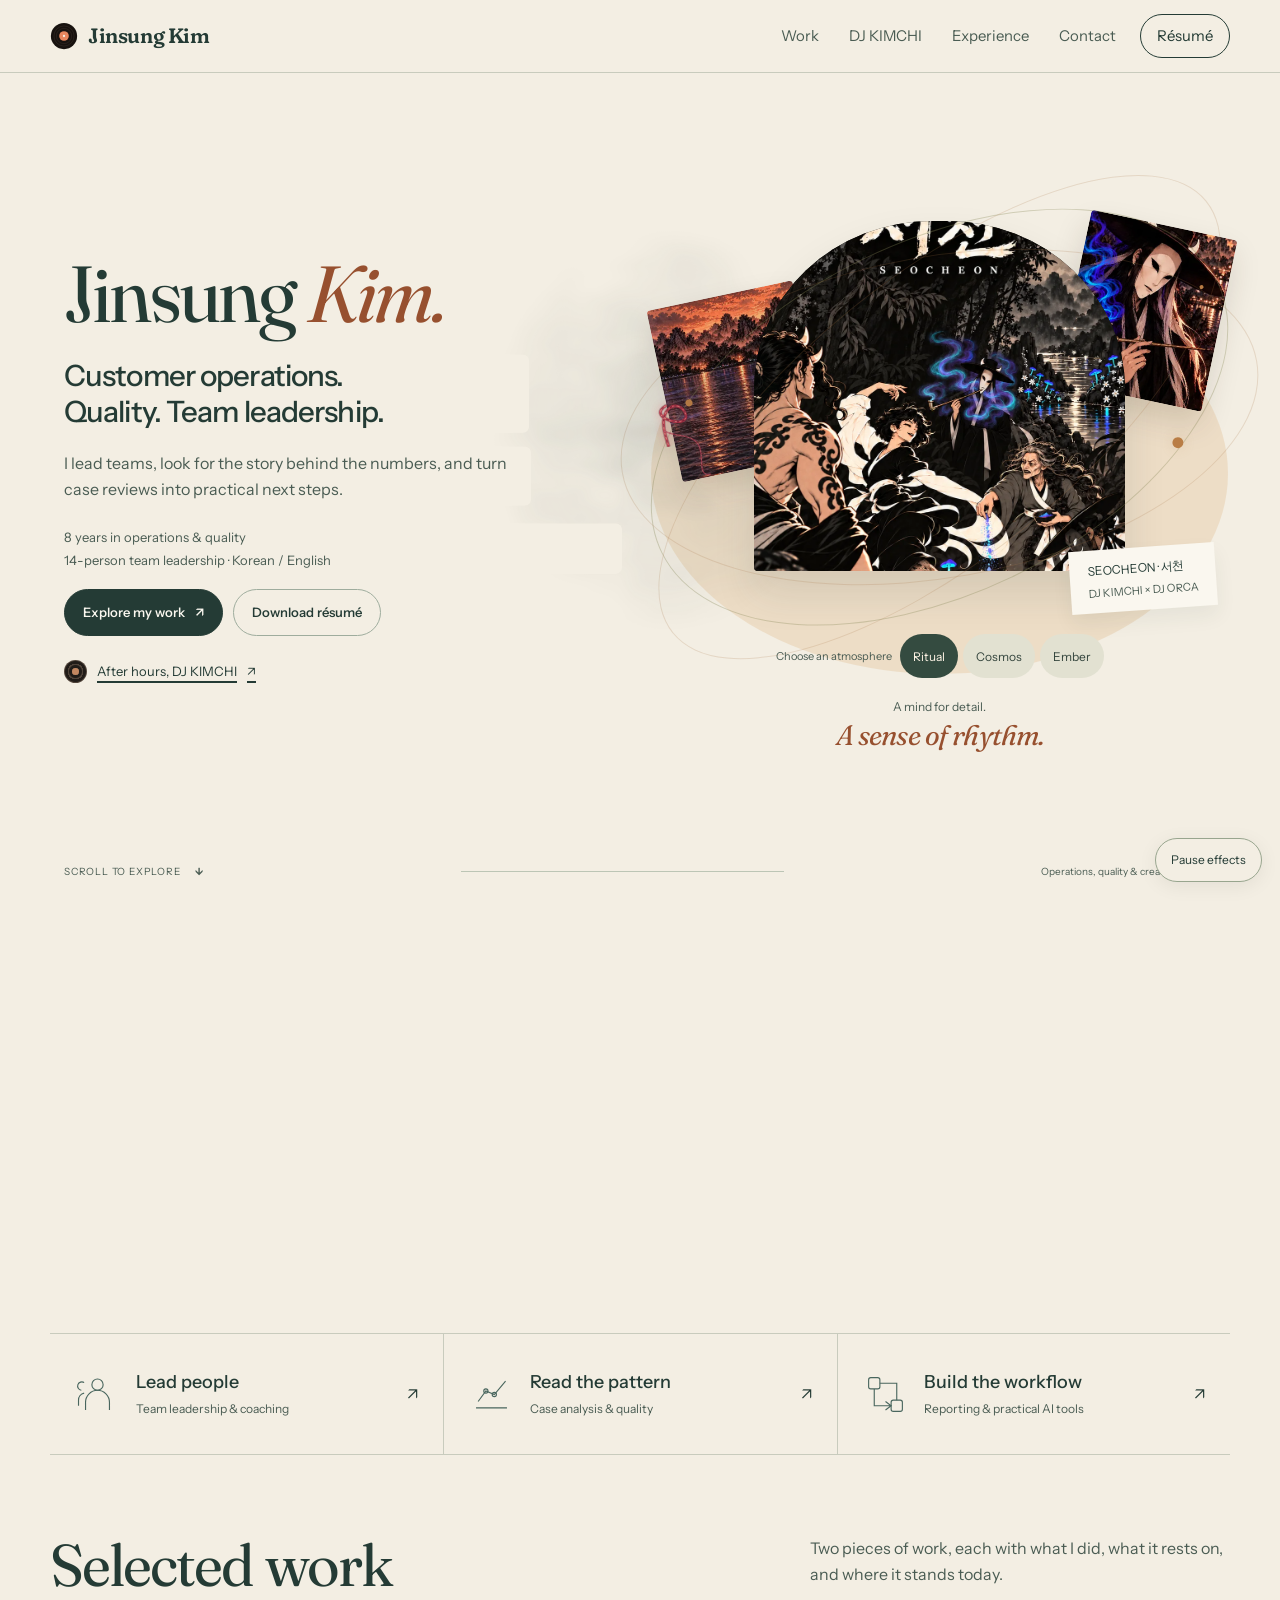
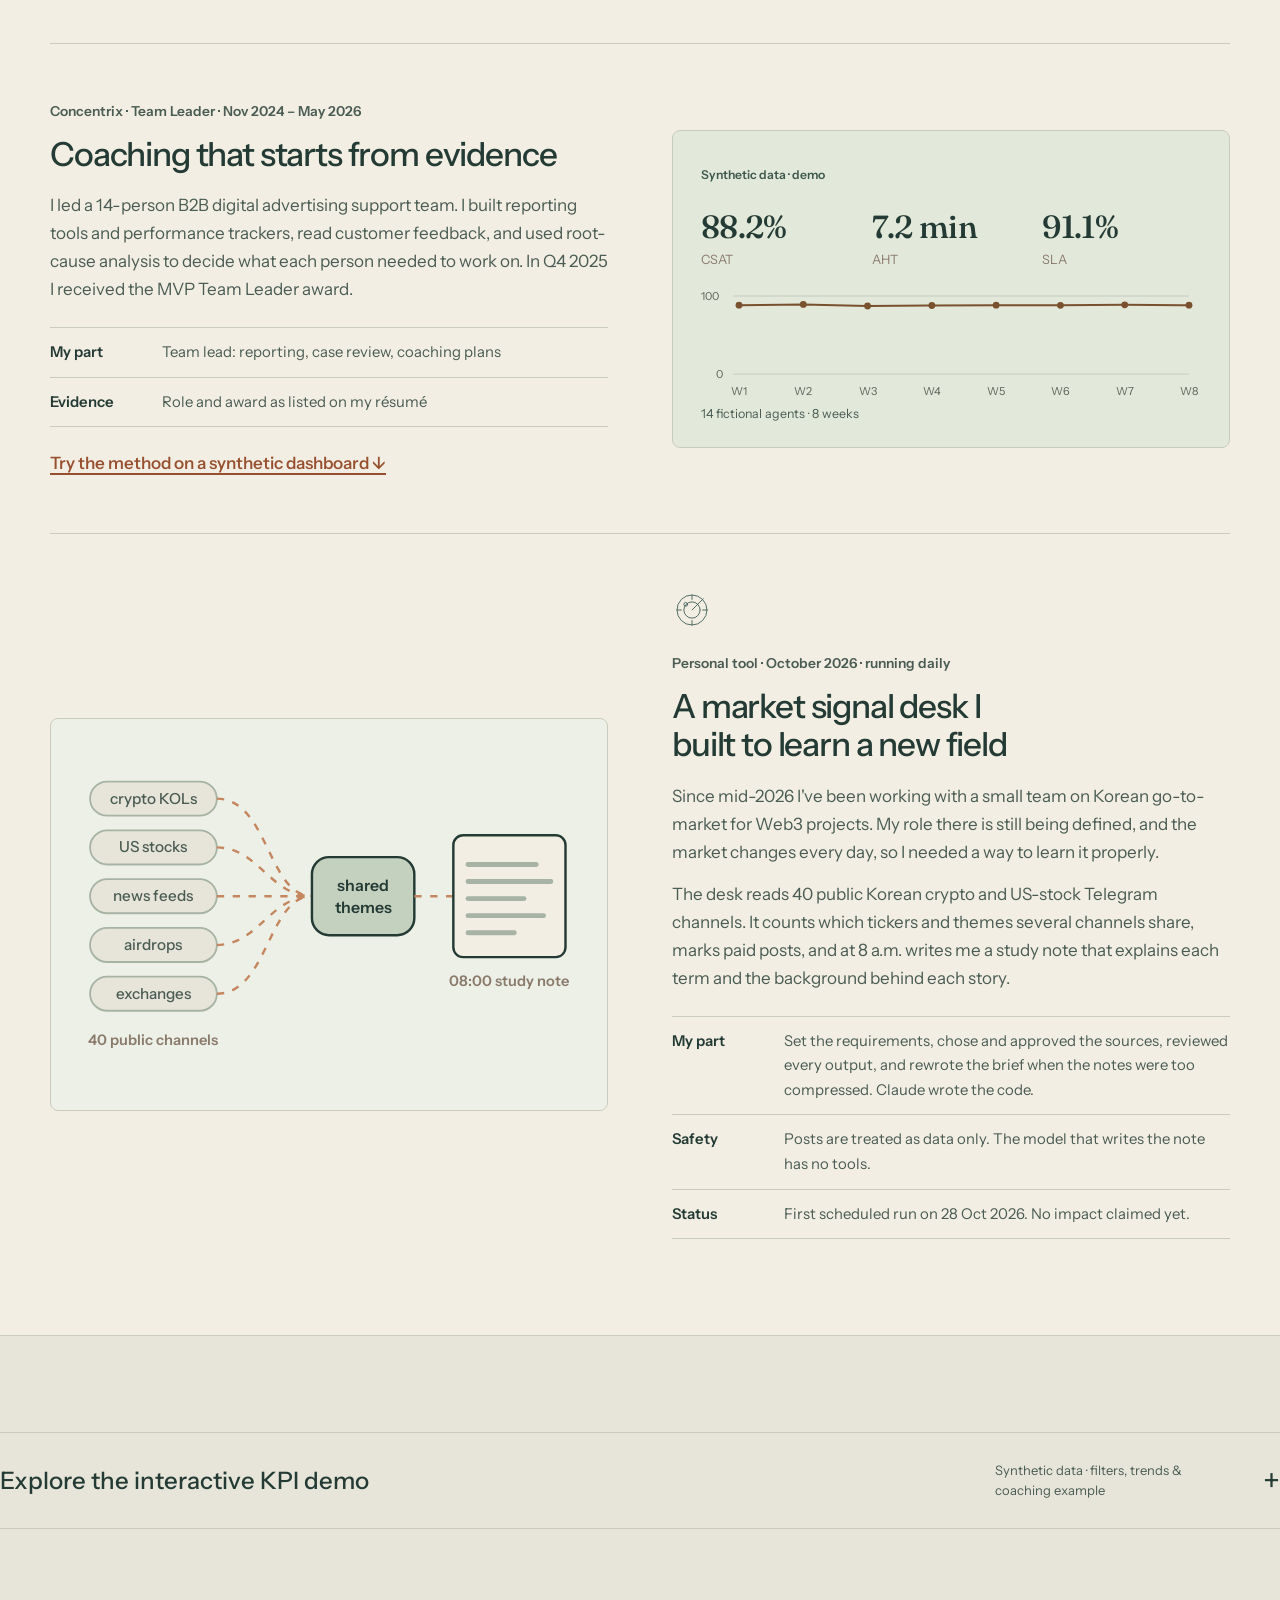
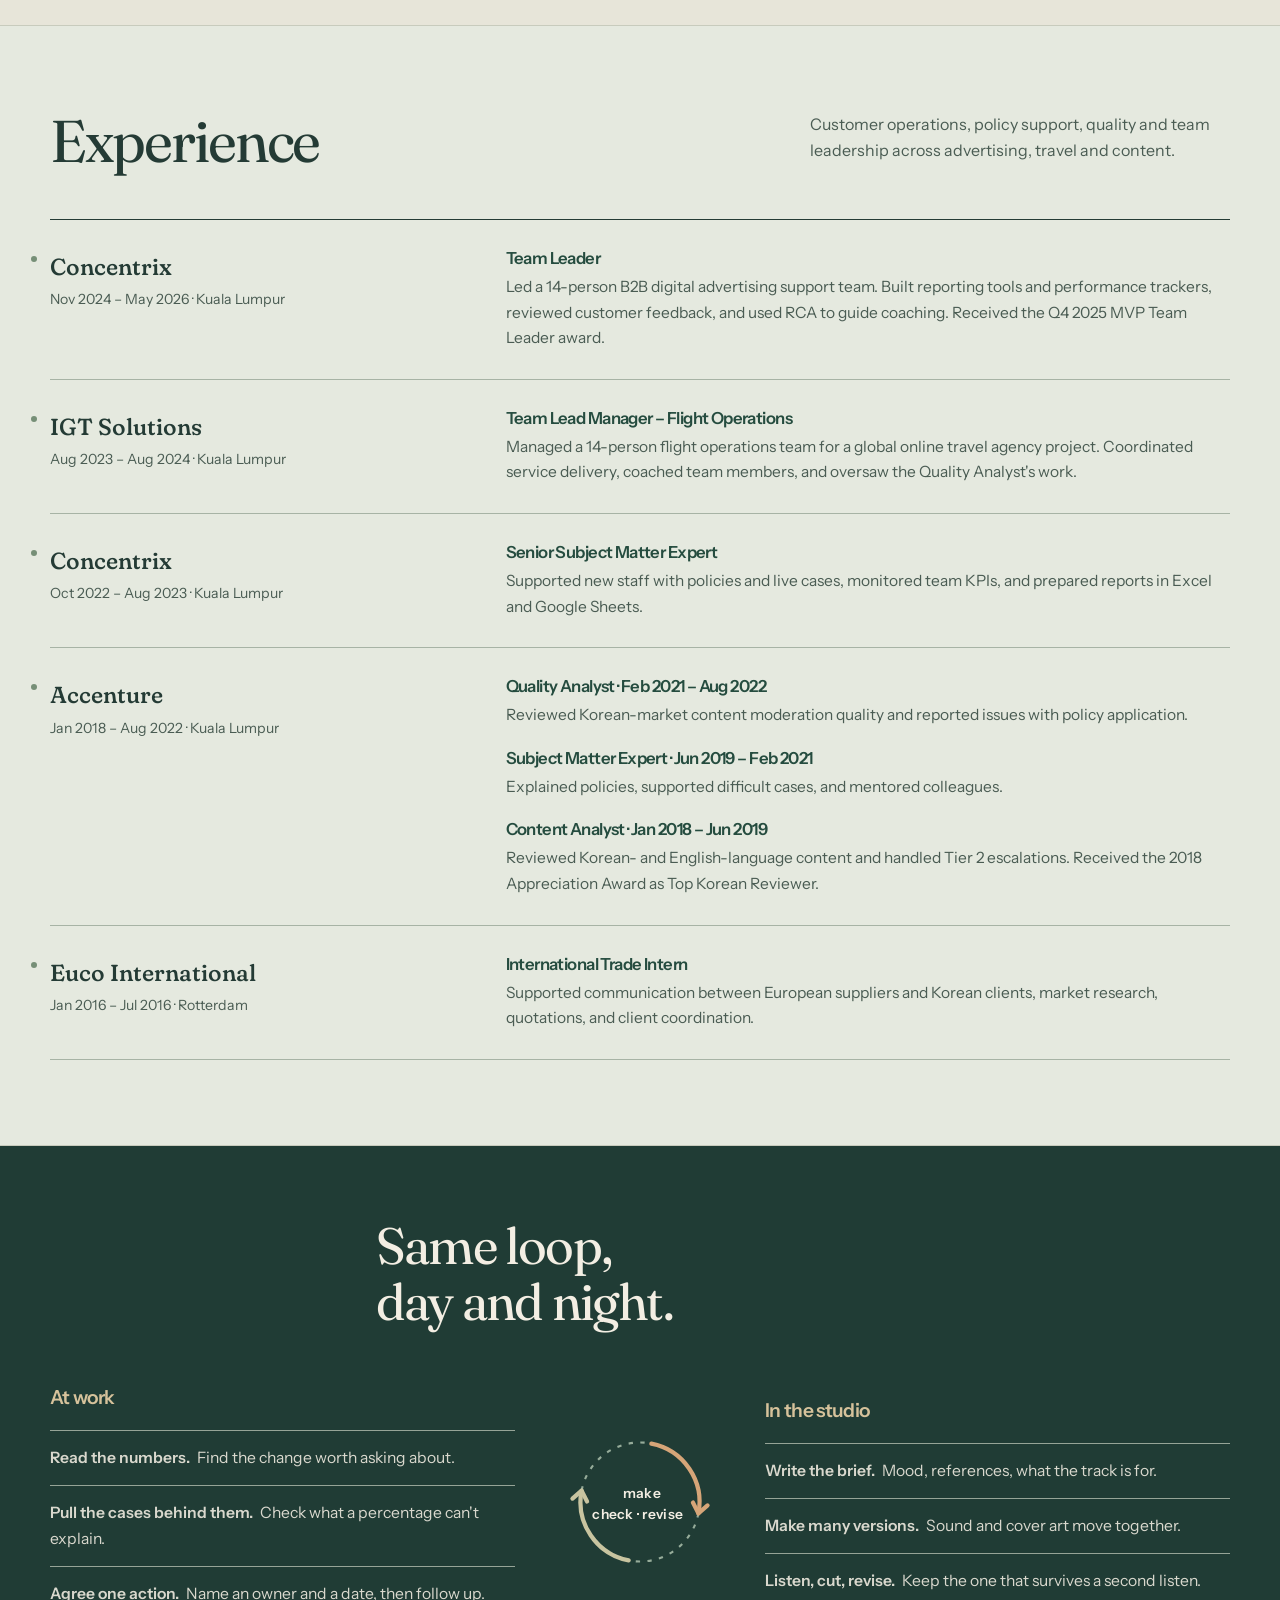
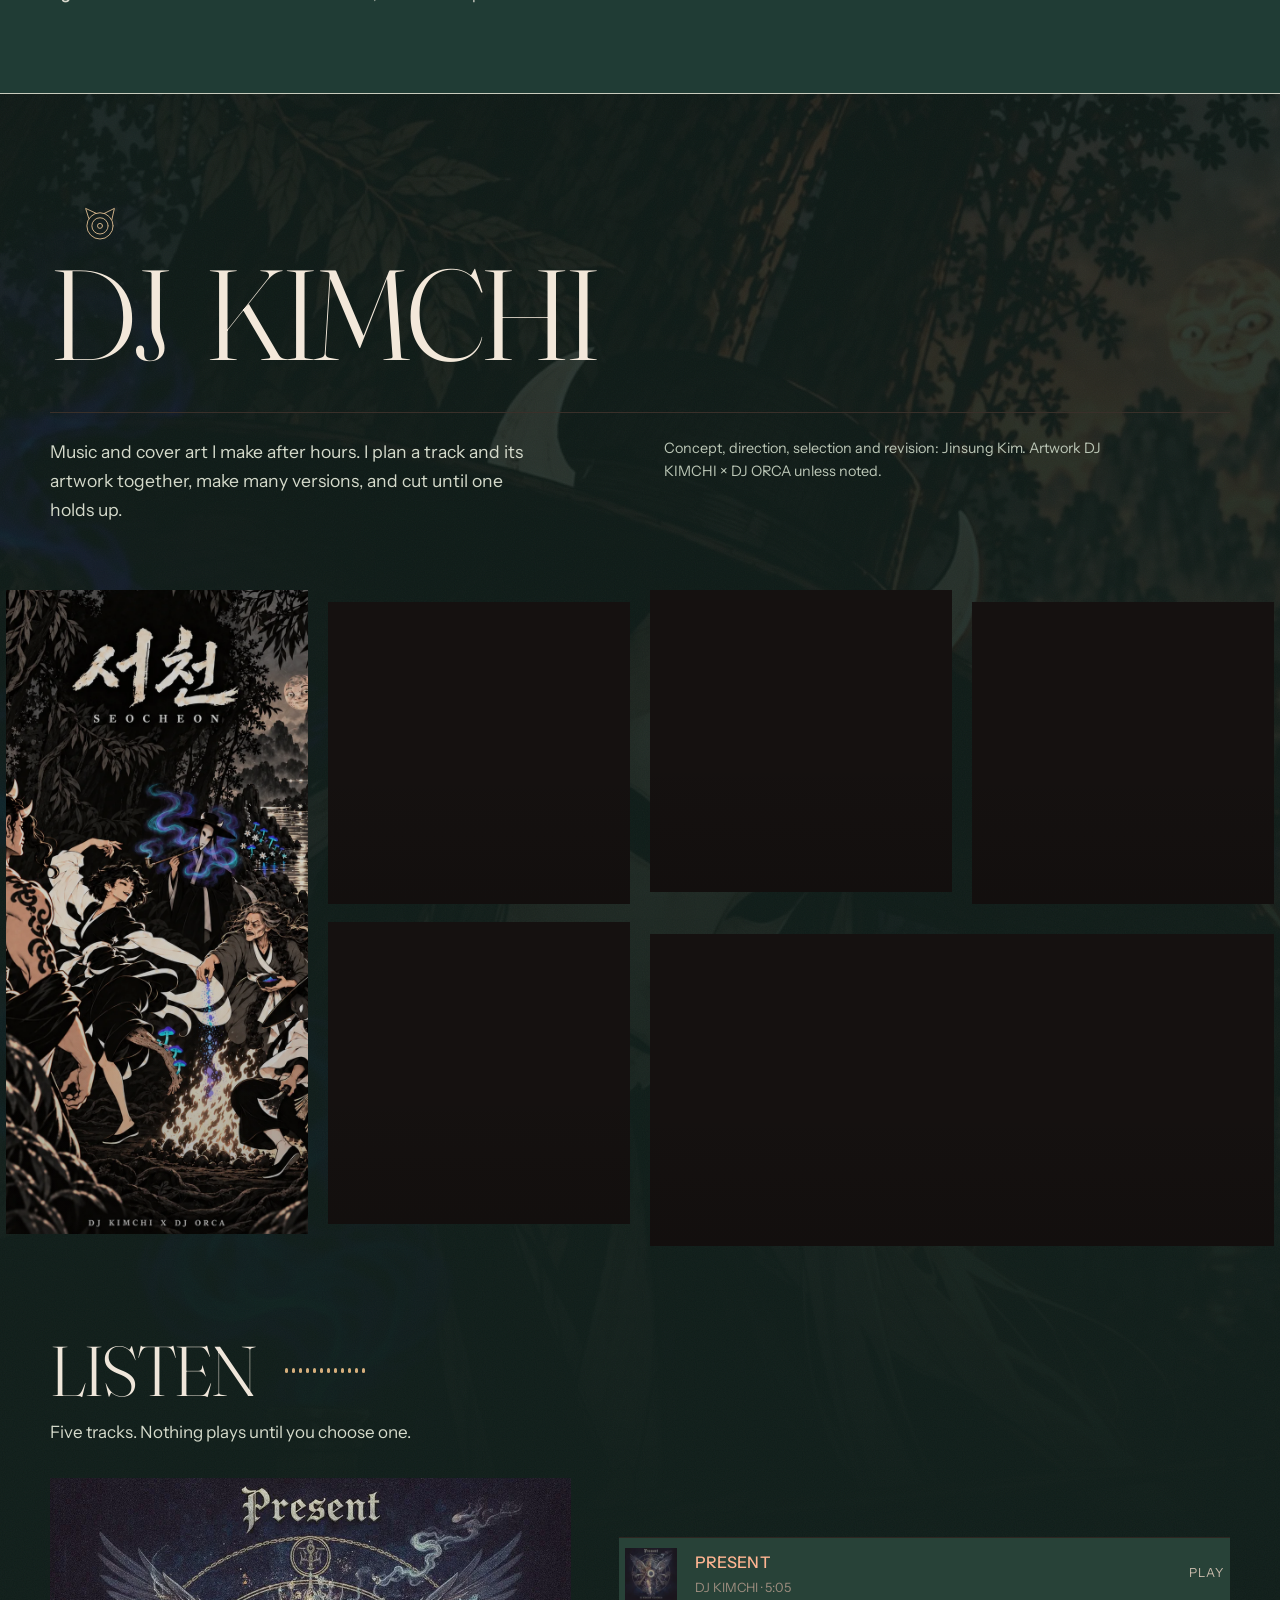
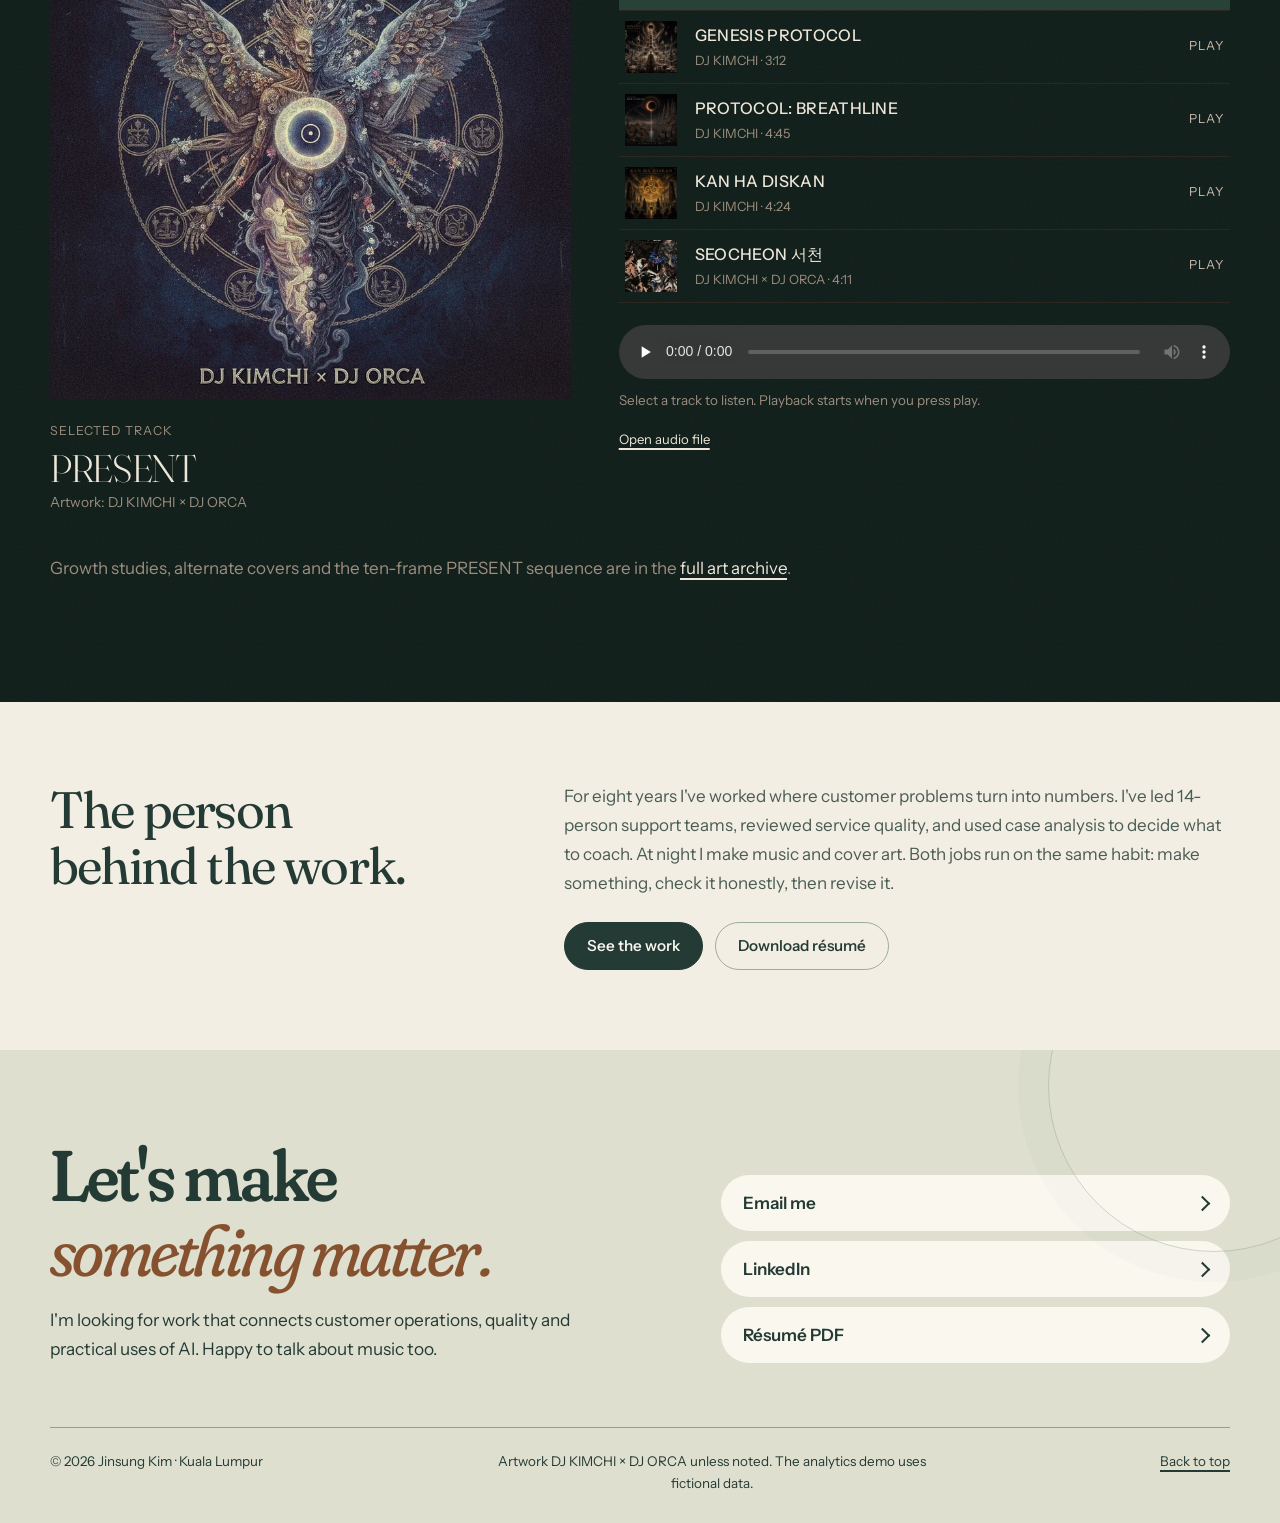
==== commit 102a8512: "Bring career and DJ KIMCHI together with warm scroll motion Lead with operations and team experience" ====
--- a/index.html
+++ b/index.html
@@ -10,9 +10,13 @@
 <link rel="preconnect" href="https://fonts.googleapis.com">
 <link rel="preconnect" href="https://fonts.gstatic.com" crossorigin>
 <link rel="stylesheet" href="https://fonts.googleapis.com/css2?family=Fraunces:ital,opsz,wght,SOFT@0,9..144,300..700,50..100;1,9..144,300..700,50..100&family=Instrument+Sans:wght@400..650&display=swap">
-<link rel="stylesheet" href="kimchi.css">
+<link rel="stylesheet" href="kimchi.css?v=2">
+<link rel="stylesheet" href="atmosphere.css?v=3">
+<link rel="stylesheet" href="motion-story.css?v=5">
+<link rel="stylesheet" href="red-thread.css?v=5">
+<link rel="stylesheet" href="rich-motion.css?v=1">
 </head>
-<body>
+<body class="atmosphere-edition">
 <a class="skip-link" href="#main">Skip to content</a>
 
 
@@ -32,71 +36,36 @@
 </header>
 
 <main id="main">
-
-<section class="hero" id="top" aria-labelledby="hero-title">
-  <div class="wrap hero-grid">
-    <div class="hero-copy">
-      <h1 id="hero-title">Jinsung Kim</h1>
-      <p class="hero-role">Customer operations &amp; quality.<br><span>After hours, <a href="#listen">DJ KIMCHI</a>.</span></p>
-      <p class="hero-intro">For eight years I've worked where customer problems turn into numbers. I've led 14-person support teams, reviewed service quality, and used case analysis to decide what to coach. At night I make music and cover art. Both jobs run on the same habit: make something, check it honestly, then revise it.</p>
-      <ul class="hero-facts" aria-label="Highlights">
-        <li>Team Leader, Concentrix · 2024–2026</li>
-        <li>Q4 2025 MVP Team Leader</li>
-        <li>Korean / English · Kuala Lumpur</li>
-      </ul>
-      <div class="actions">
-        <a class="button" href="#work">See the work</a>
-        <a class="button ghost" href="assets/Jinsung_Kim_Resume.pdf" download>Download résumé</a>
-      </div>
-    </div>
-
-    <figure class="hero-art stage">
-      <span class="stage-glow stage-glow-1" aria-hidden="true"></span>
-      <span class="stage-glow stage-glow-2" aria-hidden="true"></span>
-      <img class="stage-card stage-back" src="assets/art/seocheon-river-440.webp" alt="" width="440" height="782" decoding="async" fetchpriority="low" aria-hidden="true">
-      <img class="stage-card stage-side" src="assets/art/seocheon-smoke-440.webp" alt="" width="440" height="782" decoding="async" fetchpriority="low" aria-hidden="true">
-      <a class="hero-cover" href="#listen" aria-label="Go to DJ KIMCHI music and artwork">
-        <img src="assets/art/seocheon-cover.webp" width="900" height="1600" alt="SEOCHEON cover artwork by DJ KIMCHI × DJ ORCA" fetchpriority="high">
+<button class="motion-toggle" type="button" aria-pressed="false">Pause effects</button>
+
+<section class="motion-opening" id="top" aria-labelledby="intro-name">
+<div class="opening-pin"><div class="opening-copy">
+<h1 id="intro-name">Jinsung <em>Kim.</em></h1>
+<p class="opening-role">Customer operations.<br>Quality. Team leadership.</p>
+<p class="opening-bio">I lead teams, look for the story behind the numbers, and turn case reviews into practical next steps.</p>
+<div class="opening-career"><p class="career-evidence">8 years in operations &amp; quality<br>14-person team leadership · Korean / English</p>
+<div class="career-paths"><a class="button" href="#work">Explore my work <span aria-hidden="true">↗</span></a><a class="button ghost" href="assets/Jinsung_Kim_Resume.pdf" download>Download résumé</a></div></div>
+<a class="opening-music-link" href="#listen"><span class="tiny-record" aria-hidden="true"></span>After hours, DJ KIMCHI <span aria-hidden="true">↗</span></a>
+</div><div class="opening-art"><figure class="hero-art constellation" data-scene="seocheon">
+      <div class="art-orbit" aria-hidden="true"><i></i><i></i><i></i></div>
+      <img class="echo echo-left" src="assets/art/seocheon-river-440.webp" alt="" aria-hidden="true" width="440" height="782">
+      <img class="echo echo-right" src="assets/art/seocheon-smoke-440.webp" alt="" aria-hidden="true" width="440" height="782">
+      <a class="portal-cover" href="#listen" aria-label="Explore DJ KIMCHI music">
+        <img id="scene-cover" src="assets/art/seocheon-cover.webp" alt="SEOCHEON artwork, DJ KIMCHI × DJ ORCA" width="900" height="1600" fetchpriority="high">
+        <span class="art-light" aria-hidden="true"></span>
       </a>
-      <img class="stage-card stage-front" src="assets/art/genesis-protocol-400.webp" alt="" width="400" height="400" decoding="async" fetchpriority="low" aria-hidden="true">
-      <figcaption><span>SEOCHEON <span lang="ko">서천</span> · DJ KIMCHI × DJ ORCA</span><a href="#listen">Listen <span aria-hidden="true">↓</span></a></figcaption>
-    </figure>
-  </div>
-</section>
-
-<section class="habit" aria-labelledby="habit-title">
-  <div class="wrap">
-    <h2 id="habit-title">Same loop, day and night.</h2>
-    <div class="habit-grid">
-      <div class="habit-col">
-        <h3>At work</h3>
-        <ol>
-          <li><strong>Read the numbers.</strong> Find the change worth asking about.</li>
-          <li><strong>Pull the cases behind them.</strong> Check what a percentage can't explain.</li>
-          <li><strong>Agree one action.</strong> Name an owner and a date, then follow up.</li>
-        </ol>
-      </div>
-      <svg class="habit-loop" viewBox="0 0 160 160" aria-hidden="true">
-        <circle style="stroke:var(--line-strong)" cx="80" cy="80" r="56" fill="none" stroke-width="2" stroke-dasharray="4 7"/>
-        <path style="stroke:var(--apricot)" d="M80 24a56 56 0 0 1 56 56" fill="none" stroke-width="4" stroke-linecap="round"/>
-        <path style="stroke:var(--apricot)" d="m129 71 7 9 7-9" fill="none" stroke-width="4" stroke-linecap="round" stroke-linejoin="round"/>
-        <path style="stroke:var(--leaf-deep)" d="M80 136a56 56 0 0 1-56-56" fill="none" stroke-width="4" stroke-linecap="round"/>
-        <path style="stroke:var(--leaf-deep)" d="m31 89-7-9-7 9" fill="none" stroke-width="4" stroke-linecap="round" stroke-linejoin="round"/>
-        <text x="80" y="76" text-anchor="middle" class="loop-label">make</text>
-        <text x="80" y="96" text-anchor="middle" class="loop-label">check · revise</text>
-      </svg>
-      <div class="habit-col">
-        <h3>In the studio</h3>
-        <ol>
-          <li><strong>Write the brief.</strong> Mood, references, what the track is for.</li>
-          <li><strong>Make many versions.</strong> Sound and cover art move together.</li>
-          <li><strong>Listen, cut, revise.</strong> Keep the one that survives a second listen.</li>
-        </ol>
-      </div>
-    </div>
-  </div>
-</section>
-
+      <div class="scene-note"><span id="scene-name">SEOCHEON · 서천</span><span>DJ KIMCHI × DJ ORCA</span></div>
+      <figcaption class="scene-controls"><span>Choose an atmosphere</span><div role="group" aria-label="Artwork atmosphere">
+        <button type="button" data-scene-choice="seocheon" aria-pressed="true">Ritual</button>
+        <button type="button" data-scene-choice="genesis" aria-pressed="false">Cosmos</button>
+        <button type="button" data-scene-choice="present" aria-pressed="false">Ember</button>
+      </div></figcaption>
+    </figure><p class="opening-statement"><span>A mind for detail.</span><em>A sense of rhythm.</em></p></div>
+<div class="opening-bottom"><span>SCROLL TO EXPLORE <b aria-hidden="true">↓</b></span><span class="opening-progress" aria-hidden="true"><i></i></span><a href="#work">Operations, quality &amp; creative practice</a></div></div></section>
+<div class="career-route wrap" aria-label="Explore career capabilities">
+<a href="#case1-title"><svg viewBox="0 0 64 64" aria-hidden="true"><circle cx="32" cy="18" r="8"/><path d="M15 54V43a17 17 0 0 1 34 0v11M9 26a6 6 0 1 1 4-11M5 48v-8a10 10 0 0 1 8-10"/></svg><span>Lead people<small>Team leadership &amp; coaching</small></span><b aria-hidden="true">↗</b></a>
+<a href="#demo"><svg viewBox="0 0 64 64" aria-hidden="true"><path d="M10 51h44M13 42l11-15 12 5 16-19"/><circle cx="24" cy="27" r="3"/><circle cx="36" cy="32" r="3"/></svg><span>Read the pattern<small>Case analysis &amp; quality</small></span><b aria-hidden="true">↗</b></a>
+<a href="#case2-title"><svg viewBox="0 0 64 64" aria-hidden="true"><rect x="8" y="8" width="16" height="16" rx="3"/><rect x="40" y="40" width="16" height="16" rx="3"/><path d="M24 16h24v24M16 24v24h24m-8-6 8 6-8 6"/></svg><span>Build the workflow<small>Reporting &amp; practical AI tools</small></span><b aria-hidden="true">↗</b></a></div>
 <section class="work" id="work" aria-labelledby="work-title">
   <div class="wrap">
     <div class="section-head">
@@ -162,6 +131,7 @@
 </section>
 
 <section class="demo" id="demo" aria-labelledby="demo-title">
+<details class="demo-disclosure"><summary>Explore the interactive KPI demo <span>Synthetic data · filters, trends &amp; coaching example</span></summary>
   <div class="wrap">
     <div class="section-head">
       <h2 id="demo-title">Explore the numbers, then ask why.</h2>
@@ -222,17 +192,60 @@
       </ol>
     </section>
   </div>
-</section>
-
-<div class="portal" aria-hidden="true">
-  <div class="portal-pin">
-    <div class="portal-window"><img src="assets/art/seocheon-cover.webp" alt="" width="900" height="1600" loading="lazy" decoding="async"></div>
-    <p class="portal-word"><span>After</span><span>hours</span></p>
-  </div>
-</div>
+</details>
+</section>
+
+<section class="experience-section" id="experience" aria-labelledby="experience-title">
+  <div class="wrap">
+    <div class="section-head">
+      <h2 id="experience-title">Experience</h2>
+      <p>Customer operations, policy support, quality and team leadership across advertising, travel and content.</p>
+    </div>
+    <div class="experience">
+      <div class="experience-row"><div class="experience-org">Concentrix<small>Nov 2024 – May 2026 · Kuala Lumpur</small></div><div class="experience-detail"><h3>Team Leader</h3><p>Led a 14-person B2B digital advertising support team. Built reporting tools and performance trackers, reviewed customer feedback, and used RCA to guide coaching. Received the Q4 2025 MVP Team Leader award.</p></div></div>
+      <div class="experience-row"><div class="experience-org">IGT Solutions<small>Aug 2023 – Aug 2024 · Kuala Lumpur</small></div><div class="experience-detail"><h3>Team Lead Manager – Flight Operations</h3><p>Managed a 14-person flight operations team for a global online travel agency project. Coordinated service delivery, coached team members, and oversaw the Quality Analyst's work.</p></div></div>
+      <div class="experience-row"><div class="experience-org">Concentrix<small>Oct 2022 – Aug 2023 · Kuala Lumpur</small></div><div class="experience-detail"><h3>Senior Subject Matter Expert</h3><p>Supported new staff with policies and live cases, monitored team KPIs, and prepared reports in Excel and Google Sheets.</p></div></div>
+      <div class="experience-row"><div class="experience-org">Accenture<small>Jan 2018 – Aug 2022 · Kuala Lumpur</small></div><div class="experience-detail"><h3>Quality Analyst · Feb 2021 – Aug 2022</h3><p>Reviewed Korean-market content moderation quality and reported issues with policy application.</p><h3 class="subrole">Subject Matter Expert · Jun 2019 – Feb 2021</h3><p>Explained policies, supported difficult cases, and mentored colleagues.</p><h3 class="subrole">Content Analyst · Jan 2018 – Jun 2019</h3><p>Reviewed Korean- and English-language content and handled Tier 2 escalations. Received the 2018 Appreciation Award as Top Korean Reviewer.</p></div></div>
+      <div class="experience-row"><div class="experience-org">Euco International<small>Jan 2016 – Jul 2016 · Rotterdam</small></div><div class="experience-detail"><h3>International Trade Intern</h3><p>Supported communication between European suppliers and Korean clients, market research, quotations, and client coordination.</p></div></div>
+    </div>
+  </div>
+</section>
+
+<section class="habit" aria-labelledby="habit-title">
+  <div class="wrap">
+    <h2 id="habit-title">Same loop, day and night.</h2>
+    <div class="habit-grid">
+      <div class="habit-col">
+        <h3>At work</h3>
+        <ol>
+          <li><strong>Read the numbers.</strong> Find the change worth asking about.</li>
+          <li><strong>Pull the cases behind them.</strong> Check what a percentage can't explain.</li>
+          <li><strong>Agree one action.</strong> Name an owner and a date, then follow up.</li>
+        </ol>
+      </div>
+      <svg class="habit-loop" viewBox="0 0 160 160" aria-hidden="true">
+        <circle style="stroke:var(--line-strong)" cx="80" cy="80" r="56" fill="none" stroke-width="2" stroke-dasharray="4 7"/>
+        <path style="stroke:var(--apricot)" d="M80 24a56 56 0 0 1 56 56" fill="none" stroke-width="4" stroke-linecap="round"/>
+        <path style="stroke:var(--apricot)" d="m129 71 7 9 7-9" fill="none" stroke-width="4" stroke-linecap="round" stroke-linejoin="round"/>
+        <path style="stroke:var(--leaf-deep)" d="M80 136a56 56 0 0 1-56-56" fill="none" stroke-width="4" stroke-linecap="round"/>
+        <path style="stroke:var(--leaf-deep)" d="m31 89-7-9-7 9" fill="none" stroke-width="4" stroke-linecap="round" stroke-linejoin="round"/>
+        <text x="80" y="76" text-anchor="middle" class="loop-label">make</text>
+        <text x="80" y="96" text-anchor="middle" class="loop-label">check · revise</text>
+      </svg>
+      <div class="habit-col">
+        <h3>In the studio</h3>
+        <ol>
+          <li><strong>Write the brief.</strong> Mood, references, what the track is for.</li>
+          <li><strong>Make many versions.</strong> Sound and cover art move together.</li>
+          <li><strong>Listen, cut, revise.</strong> Keep the one that survives a second listen.</li>
+        </ol>
+      </div>
+    </div>
+  </div>
+</section>
 
 <section class="world" id="listen" aria-labelledby="listen-title">
-  <div class="wrap">
+  <div class="world-haze" aria-hidden="true"></div><div class="wrap">
     <h2 id="listen-title" class="world-title" aria-label="DJ KIMCHI"><span class="ch" style="--i:0" aria-hidden="true">D</span><span class="ch" style="--i:1" aria-hidden="true">J</span><span class="ch-gap" aria-hidden="true"> </span><span class="ch" style="--i:3" aria-hidden="true">K</span><span class="ch" style="--i:4" aria-hidden="true">I</span><span class="ch" style="--i:5" aria-hidden="true">M</span><span class="ch" style="--i:6" aria-hidden="true">C</span><span class="ch" style="--i:7" aria-hidden="true">H</span><span class="ch" style="--i:8" aria-hidden="true">I</span></h2>
     <div class="world-intro">
       <p>Music and cover art I make after hours. I plan a track and its artwork together, make many versions, and cut until one holds up.</p>
@@ -250,7 +263,7 @@
   </div>
 
   <div class="wrap">
-    <h3 class="world-sub">Listen</h3>
+    <div class="listening-title"><h3 class="world-sub">Listen</h3><div class="sound-bars" aria-hidden="true"><i></i><i></i><i></i><i></i><i></i><i></i><i></i><i></i><i></i><i></i><i></i><i></i></div></div>
     <p class="world-note">Five tracks. Nothing plays until you choose one.</p>
     <div class="music-player" data-music-player>
       <figure class="now-playing">
@@ -274,26 +287,33 @@
   </div>
 </section>
 
-<section class="experience-section" id="experience" aria-labelledby="experience-title">
-  <div class="wrap">
-    <div class="section-head">
-      <h2 id="experience-title">Experience</h2>
-      <p>Customer operations, policy support, quality and team leadership across advertising, travel and content.</p>
-    </div>
-    <div class="experience">
-      <div class="experience-row"><div class="experience-org">Concentrix<small>Nov 2024 – May 2026 · Kuala Lumpur</small></div><div class="experience-detail"><h3>Team Leader</h3><p>Led a 14-person B2B digital advertising support team. Built reporting tools and performance trackers, reviewed customer feedback, and used RCA to guide coaching. Received the Q4 2025 MVP Team Leader award.</p></div></div>
-      <div class="experience-row"><div class="experience-org">IGT Solutions<small>Aug 2023 – Aug 2024 · Kuala Lumpur</small></div><div class="experience-detail"><h3>Team Lead Manager – Flight Operations</h3><p>Managed a 14-person flight operations team for a global online travel agency project. Coordinated service delivery, coached team members, and oversaw the Quality Analyst's work.</p></div></div>
-      <div class="experience-row"><div class="experience-org">Concentrix<small>Oct 2022 – Aug 2023 · Kuala Lumpur</small></div><div class="experience-detail"><h3>Senior Subject Matter Expert</h3><p>Supported new staff with policies and live cases, monitored team KPIs, and prepared reports in Excel and Google Sheets.</p></div></div>
-      <div class="experience-row"><div class="experience-org">Accenture<small>Jan 2018 – Aug 2022 · Kuala Lumpur</small></div><div class="experience-detail"><h3>Quality Analyst · Feb 2021 – Aug 2022</h3><p>Reviewed Korean-market content moderation quality and reported issues with policy application.</p><h3 class="subrole">Subject Matter Expert · Jun 2019 – Feb 2021</h3><p>Explained policies, supported difficult cases, and mentored colleagues.</p><h3 class="subrole">Content Analyst · Jan 2018 – Jun 2019</h3><p>Reviewed Korean- and English-language content and handled Tier 2 escalations. Received the 2018 Appreciation Award as Top Korean Reviewer.</p></div></div>
-      <div class="experience-row"><div class="experience-org">Euco International<small>Jan 2016 – Jul 2016 · Rotterdam</small></div><div class="experience-detail"><h3>International Trade Intern</h3><p>Supported communication between European suppliers and Korean clients, market research, quotations, and client coordination.</p></div></div>
-    </div>
+<section class="about-section" id="about" aria-labelledby="about-title">
+  <div class="wrap hero-grid">
+    <div class="hero-copy">
+      <h2 id="about-title">The person<br>behind the work.</h2>
+      <p class="hero-role">Customer operations &amp; quality.<br><span>After hours, <a href="#listen">DJ KIMCHI</a>.</span></p>
+      <p class="hero-intro">For eight years I've worked where customer problems turn into numbers. I've led 14-person support teams, reviewed service quality, and used case analysis to decide what to coach. At night I make music and cover art. Both jobs run on the same habit: make something, check it honestly, then revise it.</p>
+      <a class="listen-shortcut" href="#listen"><span class="tiny-record" aria-hidden="true"></span>Step into my sound <span aria-hidden="true">↗</span></a>
+      <ul class="hero-facts" aria-label="Highlights">
+        <li>Team Leader, Concentrix · 2024–2026</li>
+        <li>Q4 2025 MVP Team Leader</li>
+        <li>Korean / English · Kuala Lumpur</li>
+      </ul>
+      <div class="actions">
+        <a class="button" href="#work">See the work</a>
+        <a class="button ghost" href="assets/Jinsung_Kim_Resume.pdf" download>Download résumé</a>
+      </div>
+    </div>
+
+    
   </div>
 </section>
 
 <section class="contact" id="contact" aria-labelledby="contact-title">
   <div class="wrap contact-grid">
     <div>
-      <h2 id="contact-title">Let's talk.</h2>
+      
+      <h2 id="contact-title">Let's make<br><em>something matter.</em></h2>
       <p>I'm looking for work that connects customer operations, quality and practical uses of AI. Happy to talk about music too.</p>
     </div>
     <div class="contact-links">
@@ -312,9 +332,14 @@
 
 <script src="data.js"></script>
 <script src="analytics.js"></script>
-<script src="home.js"></script>
+<script src="home.js?v=3"></script>
 <script src="dashboard.js"></script>
 <script src="music.js"></script>
-<script src="kimchi.js"></script>
+<script src="kimchi.js?v=3"></script>
+<script src="atmosphere.js?v=3"></script>
+<script src="motion-story.js?v=5"></script>
+<script src="editorial.js?v=1"></script>
+<script src="red-thread.js?v=5"></script>
+<script src="rich-motion.js?v=1"></script>
 </body>
 </html>
--- a/kimchi.css
+++ b/kimchi.css
@@ -414,3 +414,28 @@
 :root{--grain:url("data:image/svg+xml,%3Csvg xmlns='http://www.w3.org/2000/svg' width='160' height='160'%3E%3Cfilter id='n'%3E%3CfeTurbulence type='fractalNoise' baseFrequency='.9' numOctaves='2' stitchTiles='stitch'/%3E%3C/filter%3E%3Crect width='100%25' height='100%25' filter='url(%23n)'/%3E%3C/svg%3E")}
 .world{position:relative;isolation:isolate}
 .world::before{content:"";position:absolute;inset:0;z-index:-1;pointer-events:none;opacity:.09;background-image:var(--grain)}
+
+/* Fallback for browsers without CSS scroll timelines (older iPhones, Firefox): home.js adds
+   .sd-fallback and writes each element's scroll progress into --p/--p2; the same keyframes
+   run paused, scrubbed by a negative delay. */
+html.sd-fallback .stage-card,html.sd-fallback .stage-glow,html.sd-fallback .stage .hero-cover{animation:drift 1s linear calc(var(--p,0) * -1s) both paused}
+html.sd-fallback .stage-front{animation:drift 1s linear calc(var(--p,0) * -1s) both paused,bob 8s ease-in-out infinite}
+html.sd-fallback .stage-side{animation:drift 1s linear calc(var(--p,0) * -1s) both paused,bob 11s ease-in-out -3s infinite}
+html.sd-fallback .hero-cover img{animation:slow-zoom 1s linear calc(var(--p,0) * -1s) both paused}
+html.sd-fallback .case,html.sd-fallback .kpi-card,html.sd-fallback .habit-col,html.sd-fallback .experience-row{animation:rise 1s linear calc(var(--p,0) * -1s) both paused}
+html.sd-fallback .world{animation:none;background-color:#0c0a09}
+html.sd-fallback .world-title .ch{animation:letter 1s linear calc(var(--p,0) * -1s) both paused}
+html.sd-fallback .cover{animation:drift-view 1s linear calc(var(--p,0) * -1s) both paused}
+html.sd-fallback .cover:nth-child(2){animation:drift-view 1s linear calc(var(--p,0) * -1s) both paused,bob-t 9s ease-in-out infinite}
+html.sd-fallback .cover:nth-child(5){animation:drift-view 1s linear calc(var(--p,0) * -1s) both paused,bob-t 12s ease-in-out -4s infinite}
+html.sd-fallback .cover img{animation:wipe 1s linear calc(var(--p,0) * -1s) both paused,settle 1s linear calc(var(--p2,0) * -1s) both paused}
+html.sd-fallback .cover-wall{overflow:visible}
+html.sd-fallback .portal{display:block;position:relative;height:230vh;background:var(--paper-2)}
+html.sd-fallback .portal-pin{position:sticky;top:0;height:100vh;overflow:hidden;display:grid;place-items:center}
+html.sd-fallback .portal-pin::after{content:"";position:absolute;inset:0;z-index:2;pointer-events:none;background-image:var(--grain);opacity:0;animation:grain-in 1s linear calc(var(--p,0) * -1s) both paused}
+html.sd-fallback .portal-window{position:absolute;inset:0;background:#0c0a09;clip-path:circle(9vmin at 50% 50%);animation:portal-open 1s linear calc(var(--p,0) * -1s) both paused}
+html.sd-fallback .portal-window img{width:100%;height:100%;object-fit:cover;object-position:50% 30%;animation:portal-settle 1s linear calc(var(--p,0) * -1s) both paused}
+html.sd-fallback .portal-window::after{content:"";position:absolute;inset:0;background:#0c0a09;opacity:0;animation:portal-dark 1s linear calc(var(--p2,0) * -1s) both paused}
+html.sd-fallback .portal-word{position:relative;z-index:1;display:flex;gap:.3em;margin:0;font-family:var(--serif);font-weight:300;font-style:italic;font-size:clamp(3rem,11vw,10rem);line-height:1;letter-spacing:-.03em;color:var(--ink)}
+html.sd-fallback .portal-word span{animation:split-l 1s linear calc(var(--p,0) * -1s) both paused}
+html.sd-fallback .portal-word span+span{animation-name:split-r}
--- a/atmosphere.css
+++ b/atmosphere.css
@@ -0,0 +1,66 @@
+/* Artwork-led review edition; the original career facts and player are retained. */
+.atmosphere-edition{--scene-accent:#c88647;--scene-wash:#ead5b7;overflow-x:clip}
+.hero{position:relative;isolation:isolate;padding:62px 0 84px;min-height:780px;background:var(--paper)}
+.hero::before{content:"";position:absolute;inset:0;z-index:-1;background:radial-gradient(ellipse at 83% 46%,var(--scene-wash),transparent 63%);pointer-events:none;transition:background 1s}
+.hero-grid{grid-template-columns:1fr 1fr;gap:44px}
+.opening-note{font-size:15px;margin-bottom:22px;color:var(--ink-2)}
+.hero h1{font-size:clamp(76px,9.5vw,136px);line-height:.84;letter-spacing:-.065em;font-weight:450}
+.name-dot{color:var(--apricot-ink)}
+.hero-role{font-family:var(--sans);font-size:22px;margin-top:30px;line-height:1.5}
+.hero-role span{font-family:var(--serif)}
+.hero-intro{font-size:16px;max-width:48ch;line-height:1.7;margin-top:20px}
+.hero-facts{gap:5px;margin-top:18px}.hero-facts li{background:transparent;border:0;padding:0 12px 0 0;font-size:12px}
+.hero .actions{margin-top:22px}
+.listen-shortcut{display:inline-flex;align-items:center;gap:12px;margin-top:22px;font-size:14px;text-decoration:none}
+.tiny-record{width:28px;height:28px;border-radius:50%;background:repeating-radial-gradient(circle,#211c18 0 2px,#51443a 3px 4px);position:relative;display:inline-block}
+.tiny-record:after{content:"";position:absolute;inset:10px;background:var(--apricot);border-radius:50%}
+.constellation{position:relative;margin:0;min-height:590px;display:flex;align-items:center;flex-direction:column;justify-content:center;perspective:1000px;--mx:0deg;--my:0deg;isolation:isolate}
+.portal-cover{display:block;position:relative;width:70%;height:440px;overflow:hidden;border-radius:48% 48% 5px 5px;transform:rotateY(var(--mx)) rotateX(var(--my));transition:transform .45s ease;z-index:3;background:#161510;box-shadow:0 30px 70px #49351b38}
+.portal-cover img{width:100%;height:100%;object-fit:cover;object-position:50% 36%;transition:opacity .3s,transform 1.5s ease}
+.portal-cover:hover img{transform:scale(1.07)}
+.art-light{position:absolute;inset:0;pointer-events:none;background:linear-gradient(125deg,transparent 30%,#fff8dc20 48%,transparent 64%);transform:translateX(-100%);animation:light-pass 9s ease-in-out infinite}
+.echo{position:absolute;object-fit:cover;width:27%;height:215px;z-index:1;pointer-events:none;border-radius:4px;box-shadow:0 15px 30px #30201525}
+.echo-left{left:0;top:20%;transform:rotate(-12deg);animation:echo-left 8s ease-in-out infinite}
+.echo-right{right:-1%;top:5%;transform:rotate(13deg);animation:echo-right 10s ease-in-out infinite}
+.art-orbit{position:absolute;width:112%;height:69%;left:-6%;top:9%;border:1px solid #aa784d55;border-radius:50%;transform:rotate(-26deg);z-index:4;pointer-events:none}
+.art-orbit:before,.art-orbit:after{content:"";position:absolute;inset:14px -14px;border:1px solid #aa784d33;border-radius:50%;transform:rotate(16deg)}
+.art-orbit:after{inset:35px -35px;transform:rotate(-13deg)}
+.art-orbit i{position:absolute;width:7px;height:7px;background:#b97d45;border-radius:50%;top:14%;left:14%;box-shadow:0 0 18px #c99b63}
+.art-orbit i:nth-child(2){top:auto;bottom:12%;left:82%;width:11px;height:11px}.art-orbit i:nth-child(3){left:97%;top:49%;width:4px;height:4px}
+.scene-note{z-index:5;background:var(--paper-hi);color:var(--ink);padding:14px 22px;margin-top:-24px;align-self:flex-end;margin-right:3%;transform:rotate(-4deg);box-shadow:0 10px 25px #30201512;font-size:13px;display:flex;flex-direction:column;gap:3px}
+.scene-note span+span{font-size:11px;color:var(--ink-2)}
+.scene-controls{display:flex;align-items:center;gap:12px;flex-wrap:wrap;justify-content:center;margin-top:35px;font:12px var(--sans);z-index:5}
+.scene-controls div{display:flex;gap:5px}.scene-controls button{border:0;border-radius:50px;background:#e8dece;min-height:44px;padding:0 13px;cursor:pointer;font-size:12px}
+.scene-controls button[aria-pressed=true]{background:#231d18;color:#fff5e6}.scene-controls button:hover{background:var(--scene-accent);color:#fff}
+.motion-toggle{position:fixed;bottom:18px;right:18px;z-index:45;min-height:44px;padding:0 15px;border:1px solid #978975;border-radius:30px;background:#fff7eb;color:#231d18;font-size:12px;cursor:pointer;box-shadow:0 4px 20px #0001}
+.art-ribbon{display:grid;grid-template-columns:1fr 1.1fr .85fr .8fr;gap:26px;padding:45px max(30px,calc((100vw - 1180px)/2));align-items:center;background:#e8dccb;overflow:hidden}
+.art-ribbon a{height:200px;position:relative;overflow:hidden;display:block;transform:rotate(-5deg);border-radius:3px}.art-ribbon a:nth-last-child(2){transform:rotate(5deg);height:170px}.art-ribbon a:last-child{transform:rotate(-6deg);height:215px}
+.art-ribbon img{width:100%;height:100%;object-fit:cover;transition:transform .8s ease}.art-ribbon a:hover img{transform:scale(1.1)}
+.art-ribbon span{position:absolute;bottom:12px;left:12px;background:#16120dd9;color:#fff6e6;padding:4px 10px;font-size:12px;border-radius:20px}
+.art-ribbon p{font:clamp(24px,3vw,40px)/1.1 var(--serif);letter-spacing:-.035em}.art-ribbon em{color:#8e4f32}
+.habit{position:relative;overflow:hidden}.habit::after{content:"";position:absolute;right:-60px;bottom:-100px;width:280px;height:280px;border:40px double #98714313;border-radius:50%;pointer-events:none}
+.case-visual{transition:transform .6s ease}.case-visual:hover{transform:translateY(-6px)}
+.sig-flow{stroke-dasharray:6 7;animation:signal-travel 5s linear infinite}
+.world{overflow:hidden}.world-haze{position:absolute;inset:0;z-index:-1;background:linear-gradient(#0c0a09c9,#0c0a09 55%),url('assets/art/seocheon-smoke.webp') center top/cover no-repeat;opacity:.5;pointer-events:none}
+.world-title .ch{background-image:none!important;color:#f3e8da!important;-webkit-text-fill-color:currentColor}
+.cover{transition:filter .7s ease}.cover-wall:hover .cover:not(:hover){filter:saturate(.55)}
+.listening-title{display:flex;gap:30px;align-items:center}.sound-bars{height:38px;display:flex;gap:4px;align-items:center}.sound-bars i{height:5px;width:3px;background:#d7b58b;border-radius:3px;animation:meter .85s ease-in-out infinite alternate;animation-play-state:paused}.is-playing .sound-bars i{animation-play-state:running}.sound-bars i:nth-child(3n){animation-delay:-.6s}.sound-bars i:nth-child(3n+1){animation-delay:-.3s}.sound-bars i:nth-child(2n){animation-duration:.6s}
+.experience-section{position:relative;isolation:isolate}.experience-section:after{content:"";position:absolute;right:0;top:0;bottom:0;width:20%;z-index:-1;opacity:.045;background:url('assets/art/seocheon-river.webp') center/cover;pointer-events:none}
+@keyframes signal-travel{to{stroke-dashoffset:-52}}@keyframes meter{to{height:35px}}@keyframes light-pass{0%,50%{transform:translateX(-100%)}85%,100%{transform:translateX(100%)}}@keyframes echo-left{50%{transform:translateY(-12px) rotate(-9deg)}}@keyframes echo-right{50%{transform:translateY(13px) rotate(10deg)}}
+@media(prefers-reduced-motion:no-preference){.hero-copy{animation:opening-in .9s ease both}.constellation{animation:opening-in 1.2s ease both}@keyframes opening-in{from{opacity:.3;translate:0 18px}to{opacity:1;translate:0 0}}}
+@media(max-width:900px){.hero-grid{grid-template-columns:1fr 1fr;gap:28px}.hero h1{font-size:86px}.constellation{min-height:500px}.portal-cover{height:360px}.echo{height:155px}.hero-intro{font-size:15px}.art-ribbon{gap:16px;padding:35px 24px}.art-ribbon a{height:155px}.art-ribbon a:last-child{height:170px}}
+@media(max-width:640px){.hero{padding:34px 0 50px}.hero-grid{grid-template-columns:1fr;gap:32px}.hero h1{font-size:88px}.hero h1 br{display:none}.hero h1{font-size:clamp(48px,13.2vw,80px);white-space:nowrap}.hero h1 br:after{content:" "}.hero-role{font-size:19px;margin-top:20px}.opening-note{font-size:12px;margin-bottom:16px}.hero-intro{font-size:15px}.constellation{min-height:510px;width:100%;max-width:440px;justify-self:center}.portal-cover{height:365px;width:72%}.echo{height:175px}.art-orbit{width:104%;left:-2%;height:60%;top:14%}.scene-controls{gap:6px;margin-top:26px}.scene-note{margin-right:0}.art-ribbon{grid-template-columns:1fr 1fr;padding:32px 24px;gap:22px}.art-ribbon p{font-size:29px;grid-column:2;grid-row:1}.art-ribbon a,.art-ribbon a:nth-last-child(2),.art-ribbon a:last-child{height:165px}.motion-toggle{bottom:12px;right:12px}.experience-section:after{width:28%}.world-title{font-size:13vw!important}}
+html.effects-paused *,html.effects-paused *:before,html.effects-paused *:after{animation:none!important;scroll-behavior:auto!important;transition:none!important}
+html.effects-paused .reveal{opacity:1;transform:none}
+@media(prefers-reduced-motion:reduce){*,*:before,*:after{animation:none!important;transition:none!important;scroll-behavior:auto!important}.portal-cover{transform:none!important}.reveal{opacity:1;transform:none}.motion-toggle{display:none}}
+
+html.effects-paused .portal{display:none!important}html.effects-paused .portal-cover{transform:none!important}
+
+/* A quiet close after the listening room. */
+.contact{position:relative;overflow:hidden;background:#eadfcd}
+.contact:before{content:"";position:absolute;width:330px;height:330px;border:1px solid #a87a4938;border-radius:50%;right:-100px;top:-130px;box-shadow:0 0 0 30px #a87a4909,0 0 0 60px #a87a4906;pointer-events:none}
+.contact-eyebrow{font:11px var(--sans);letter-spacing:.13em;margin:0 0 22px}
+.contact h2{font-size:clamp(42px,5.6vw,78px);line-height:1.05;letter-spacing:-.045em}
+.contact h2 em{color:#8e4f32;font-weight:400}
+.offscreen *,html.page-hidden *{animation-play-state:paused!important}
+@media(max-width:640px){.portal{height:150vh!important}.contact-grid{gap:32px}.contact{padding-bottom:65px}}
--- a/motion-story.css
+++ b/motion-story.css
@@ -0,0 +1,31 @@
+/* Editorial refinement: career clarity, artwork rhythm. Existing assets only. */
+:root{--paper:#f3eee3;--paper-hi:#faf7ef;--paper-2:#e7e5d9;--ink:#243b35;--ink-2:#4a5c53;--ink-3:#58675c;--line:#c8cbbd;--line-strong:#a7b3a5;--leaf:#c4d1be;--leaf-deep:#49665e;--apricot:#c48760;--apricot-ink:#97502f;--nav-height:72px}
+body{background:var(--paper);color:var(--ink)}::selection{background:#c4d1be;color:#172e28}a,button,input,select{outline-offset:5px}a:focus-visible,button:focus-visible,select:focus-visible{outline:2px solid #49665e}
+h1,h2,h3{letter-spacing:-.035em!important}.button{background:var(--ink);border-color:var(--ink);color:var(--paper-hi)}.button.ghost{background:transparent;color:var(--ink);border-color:#9eac9d}.button:hover{background:#49665e;color:#fff}.button.ghost:hover{background:#e2e8dc;color:var(--ink)}
+.motion-opening{--intro:0;position:relative;height:140svh;background:var(--paper)}
+.opening-pin{height:calc(100svh - var(--nav-height));min-height:620px;position:sticky;top:var(--nav-height);isolation:isolate;display:grid;grid-template-columns:1fr 1fr;gap:4%;align-items:center;max-width:1380px;margin:auto;padding:38px 5% 65px;overflow:hidden}
+.opening-copy{position:relative;z-index:6;max-width:570px}.opening-copy h1{font:400 clamp(66px,6.2vw,94px)/.97 var(--serif);margin:0 0 26px;letter-spacing:-.04em}.opening-copy h1 em{font-weight:400;color:var(--apricot-ink)}
+.opening-role{font:500 clamp(23px,2.3vw,34px)/1.22 var(--sans);letter-spacing:-.03em;margin:0 0 20px;max-width:23ch}
+.opening-bio{font:16px/1.65 var(--sans);max-width:42ch;margin:0 0 24px;color:var(--ink-2)}
+.opening-career{position:static;background:none;padding:0;margin:0;border:0;box-shadow:none;text-align:left}.career-evidence{font:13px/1.7 var(--sans);color:var(--ink-2);margin:0 0 18px}.career-paths{display:flex;gap:10px;align-items:center;flex-wrap:wrap}.career-paths .button{padding:12px 18px;min-height:46px;font-size:13px}.career-paths .button span{margin-left:10px}
+.opening-music-link{display:inline-flex;align-items:center;gap:10px;margin-top:24px;font-size:13px;color:var(--ink);text-underline-offset:5px}.opening-music-link .tiny-record{width:23px;height:23px}.opening-music-link .tiny-record:after{inset:8px}
+.opening-art{position:relative;min-width:0;transform:translateY(calc(var(--intro)*-32px));isolation:isolate}
+.opening-art:before{content:"";position:absolute;inset:10% -8% 10%;background:var(--scene-wash,#d9d6ba);border-radius:50%;opacity:.65;transform:scale(calc(.9 + var(--intro)*.12));z-index:-1}
+.opening-art .constellation{min-height:510px;animation:none;transform:rotate(calc(var(--intro)*-2deg))}.opening-art .portal-cover{height:350px;width:67%;border-radius:48% 48% 4px 4px;box-shadow:0 22px 40px #243b3520}.opening-art .portal-cover img{transform:scale(calc(1 + var(--intro)*.12));transition:none}.opening-art .echo{height:175px;width:27%;animation:none;transition:transform .3s}.opening-art .echo-left{transform:translateX(calc(var(--intro)*-26px)) rotate(calc(-12deg - var(--intro)*8deg))}.opening-art .echo-right{transform:translateX(calc(var(--intro)*26px)) rotate(calc(12deg + var(--intro)*8deg))}.opening-art .art-orbit{border-color:#8a8a5a55;transform:rotate(calc(-26deg + var(--intro)*20deg))}.opening-art .scene-note{font-size:12px;padding:11px 18px;box-shadow:0 10px 20px #243b3510;margin-right:0}.opening-art .scene-controls{margin-top:24px;font-size:11px;gap:8px}.scene-controls button{background:#e2e1d1;color:#34453d}.scene-controls button[aria-pressed=true]{background:#344b40}.scene-controls button:hover{background:#97502f}
+.opening-statement{font:italic 28px/1.15 var(--serif);letter-spacing:-.03em;color:var(--apricot-ink);text-align:center;margin:-6px 0 0;transform:translateX(calc(var(--intro)*28px));opacity:calc(1 - var(--intro)*.4)}.opening-statement span{display:block;font:12px var(--sans);letter-spacing:0;color:var(--ink-2);margin-bottom:5px}.opening-statement em{font-weight:400}
+.opening-bottom{position:absolute;left:5%;right:5%;bottom:22px;display:flex;align-items:center;justify-content:space-between;gap:22px;font:10px var(--sans);letter-spacing:.08em;color:var(--ink-2)}.opening-bottom a{text-decoration:none;letter-spacing:0}.opening-bottom b{margin-left:12px}.opening-progress{height:1px;background:#bcc5b5;flex:1;max-width:28%}.opening-progress i{display:block;height:100%;background:var(--ink);transform:scaleX(var(--intro));transform-origin:left}
+.career-route{display:grid;grid-template-columns:repeat(3,1fr);border-top:1px solid var(--line);border-bottom:1px solid var(--line);gap:0;margin-top:0;margin-bottom:0}.career-route a{display:flex;align-items:center;gap:16px;min-height:120px;padding:24px 25px;text-decoration:none;color:var(--ink);transition:background .25s}.career-route a+a{border-left:1px solid var(--line)}.career-route a:hover,.career-route a:focus-visible{background:#e1e8da}.career-route svg{width:45px;height:45px;fill:none;stroke:var(--leaf-deep);stroke-width:1.6;flex-shrink:0}.career-route span{font:500 18px var(--sans)}.career-route small{display:block;font:12px/1.5 var(--sans);color:var(--ink-2);margin-top:7px}.career-route b{margin-left:auto;font-weight:400;transition:translate .2s}.career-route a:hover b{translate:3px -3px}
+.work{padding-top:80px}.section-head{align-items:start}.work .section-head h2,.experience-section h2{font-family:var(--serif);font-weight:400;font-size:clamp(44px,4.6vw,66px)}.case{animation:none!important;opacity:1!important;transform:none!important;--p:1!important}.case-copy h3{font-size:clamp(26px,2.6vw,36px);font-weight:500;max-width:24ch}.case-facts{border-color:var(--line)}.case-visual{box-shadow:none;border:1px solid var(--line);border-radius:8px}.demo-preview{background:#e2e8da}.demo-badge{background:transparent;color:#40594e;padding:0}.signal-visual{background:#edf0e6}.sig-flow{animation-play-state:paused}.case:hover .sig-flow,.case:focus-within .sig-flow{animation-play-state:running}.case-visual:hover{transform:none}.preview-foot{color:#4a5c53}
+.demo-disclosure>summary{list-style:none;cursor:pointer;display:flex;justify-content:space-between;align-items:center;gap:25px;font:500 24px var(--sans);padding:28px 0;border-top:1px solid var(--line);border-bottom:1px solid var(--line)}.demo-disclosure>summary:after{content:'+';font-size:32px;font-weight:300}.demo-disclosure[open]>summary:after{content:'−'}.demo-disclosure>summary span{font:13px/1.5 var(--sans);max-width:27ch;color:var(--ink-2);margin-left:auto}.demo-disclosure>summary::-webkit-details-marker{display:none}.demo-disclosure[open]>summary{margin-bottom:38px}
+.experience-section{background:#e5e9df;padding:85px 0}.experience-section:after{display:none}.experience-row{animation:none!important;opacity:1!important;transform:none!important;--p:1!important}.experience-org{color:var(--ink)}.experience-detail h3{color:#254c3f}.experience-row{position:relative}.experience-row:before{content:'';position:absolute;left:-19px;top:36px;width:6px;height:6px;border-radius:50%;background:#768f77}
+.habit{background:#203c35;color:#f3eee3;padding:72px 0}.habit:after{display:none}.habit h2{font:400 clamp(36px,4vw,58px)/1.1 var(--serif);letter-spacing:-.03em;text-align:left;margin-bottom:42px}.habit h3{color:#d6c29b}.habit ol,.habit li,.habit li strong{color:#f3eee3}.habit-col{animation:none!important;opacity:1!important;transform:none!important}.habit-loop{--line-strong:#96ac9a;--leaf-deep:#c8c4a0;--apricot:#d6a578}.loop-label{fill:#f3eee3}.habit-col li{opacity:.88}.habit-col li strong{opacity:1}
+.world{background:#101e1a;animation:none!important}.world-haze{background:linear-gradient(#101e1abb,#101e1a 65%),url('assets/art/seocheon-smoke.webp') center top/cover;opacity:.55}.world-title{font-size:clamp(58px,10vw,145px)!important;letter-spacing:-.04em!important}.world-title .ch{animation:none!important;opacity:1!important;transform:none!important;--p:1!important}.world-intro p,.world-note{color:#d5dacb}.world-credit{color:#bcc7b7!important}.cover img{animation:none!important;clip-path:none!important;opacity:1!important;transform:none!important}.cover{animation:none!important;transform:none!important}.cover-wall{gap:20px}.cover img{transition:transform .5s ease!important}.cover:hover img,.cover:focus-visible img{transform:scale(1.035)!important}.track-row{transition:background .2s}.track-row:hover,.track-row.is-selected{background:#284238}.sound-bars i{background:#d5ae7c}
+.about-section{padding:80px 0;background:var(--paper)}.about-section .hero-grid{display:block}.about-section .hero-copy{display:grid;grid-template-columns:.8fr 1.2fr;column-gap:70px;align-items:start}.about-section h2{font:400 clamp(38px,4vw,58px)/1.1 var(--serif);grid-row:1/5}.about-section .hero-intro{max-width:64ch;margin-top:0;font-size:17px;grid-column:2}.about-section .hero-role,.about-section .hero-facts,.about-section .listen-shortcut{display:none}.about-section .actions{grid-column:2;margin-top:24px}.about-section .kinetic-icon{display:none}
+.contact{background:#dedfce}.contact h2 em{color:#85512f}.contact:before{border-color:#7c8e7955;box-shadow:0 0 0 30px #7c8e7909}.contact-eyebrow{display:none}.motion-toggle{background:#f3eee3;color:#243b35;border-color:#98a58e}
+.kinetic-icon{display:flex;color:var(--leaf-deep);margin-bottom:22px}.kinetic-icon svg{width:40px;height:40px;stroke-dasharray:180;stroke-dashoffset:0;transition:stroke-dashoffset 1s}.kinetic-icon:not(.motion-visible) svg{stroke-dashoffset:180}.kinetic-icon span{display:none}.world>.kinetic-icon{max-width:1180px;margin:0 auto 18px;color:#d8b88d;padding:0 30px}.work>.kinetic-icon,.experience-section>.kinetic-icon{display:none}.icon-record.motion-visible svg{animation:record-sway 6s ease-in-out infinite}.kinetic-icon.offscreen svg{animation-play-state:paused!important}.motion-heading span{display:inline-block;opacity:1;transform:none}.motion-heading span:not(:last-child){margin-right:.23em}
+@keyframes record-sway{50%{transform:rotate(12deg)}}
+html.effects-paused .opening-art,html.effects-paused .opening-statement{transition:none}.motion-reduced{height:auto}.motion-reduced .opening-pin{position:relative;top:0}
+@media(min-width:761px) and (max-height:760px){.opening-pin{min-height:560px;padding-top:24px;padding-bottom:48px}.opening-copy h1{font-size:70px;margin-bottom:17px}.opening-role{font-size:26px;margin-bottom:15px}.opening-bio{font-size:14px;margin-bottom:14px}.career-evidence{font-size:12px;margin-bottom:13px}.opening-music-link{margin-top:17px}.opening-art .constellation{min-height:440px}.opening-art .portal-cover{height:300px}.opening-art .echo{height:140px}.opening-statement{font-size:25px}}
+@media(max-width:1000px){.opening-pin{gap:3%;padding-left:4%;padding-right:4%}.opening-copy h1{font-size:64px}.opening-role{font-size:26px}.opening-bio{font-size:15px}.opening-art .portal-cover{width:75%;height:330px}.opening-art .echo{width:28%;height:145px}.career-route a{padding:22px 15px;gap:10px}.career-route span{font-size:16px}.career-route small{font-size:11px}.career-route svg{width:36px}.career-paths .button{padding:11px 14px;font-size:12px}}
+@media(max-width:760px){.motion-opening{height:auto;--intro:0}.opening-pin{height:auto;min-height:0;position:relative;top:0;display:flex;flex-direction:column;padding:36px 24px 42px;gap:26px;overflow:hidden}.opening-copy{max-width:none;width:100%}.opening-copy h1{font-size:64px;margin-bottom:20px}.opening-role{font-size:26px;max-width:25ch}.opening-bio{font-size:15px;max-width:48ch}.career-evidence{font-size:13px}.career-paths .button{font-size:13px;min-height:46px}.opening-music-link{font-size:13px;margin-top:20px}.opening-art{width:100%;max-width:450px;transform:none!important}.opening-art .constellation{min-height:460px}.opening-art .portal-cover{height:330px;width:66%}.opening-art .scene-controls{gap:7px;font-size:11px;margin-top:22px}.opening-art .scene-note{font-size:11px}.opening-art .art-orbit{width:98%;left:1%}.opening-statement{font-size:28px;transform:none}.opening-bottom{display:none}.career-route{grid-template-columns:1fr;width:calc(100% - 48px);padding:0}.career-route a{min-height:90px;padding:18px 0}.career-route a+a{border-left:0;border-top:1px solid var(--line)}.career-route span{font-size:18px}.career-route small{font-size:13px}.career-route svg{width:40px;margin-right:7px}.work{padding-top:54px}.section-head{gap:20px}.demo-disclosure>summary{font-size:20px;gap:12px}.demo-disclosure>summary span{display:none}.experience-section{padding:55px 0}.experience-row:before{display:none}.habit{padding:55px 0}.habit h2{font-size:40px}.world-title{font-size:12.3vw!important}.about-section{padding:55px 0}.about-section .hero-copy{display:block}.about-section h2{margin-bottom:25px}.about-section .hero-intro{font-size:16px}.contact h2{font-size:42px}.opening-art .echo-right{right:0}.motion-toggle{font-size:11px;bottom:10px;right:10px}}
+@media(prefers-reduced-motion:reduce){.motion-opening{height:auto}.opening-pin{position:relative;top:0}.opening-art,.opening-art *,.opening-statement{transform:none!important}.kinetic-icon svg{stroke-dashoffset:0;animation:none}.motion-heading span{opacity:1;transform:none}}
--- a/red-thread.css
+++ b/red-thread.css
@@ -0,0 +1,14 @@
+main{position:relative;isolation:isolate}
+.red-thread{position:absolute;inset:0;z-index:12;pointer-events:none;overflow:hidden;max-width:100%;contain:layout style;opacity:.92}
+.red-thread path{fill:none;stroke-linecap:round;stroke-linejoin:round;vector-effect:non-scaling-stroke}
+.cord-glow{stroke:#e56c76;stroke-width:7;opacity:.24;filter:url(#cord-glow)}
+.cord-shadow{stroke:#391b27;stroke-width:4.1;opacity:.28}
+.cord-body{stroke:url(#cord-color);stroke-width:2.6}
+.cord-fiber{stroke-width:.65;stroke-dasharray:1.4 3.8 2 4.5 1 3;opacity:.72}
+.fiber-a{stroke:#efb3a1;stroke-dashoffset:0}
+.fiber-b{stroke:#6d1f34;stroke-dashoffset:2.4;stroke-width:1.1}
+.cord-edge{stroke:#ffc6b1;stroke-width:.35;opacity:.45;stroke-dasharray:17 8 3 13}
+.thread-head{opacity:.8}.loose-glow{stroke:#ee777d;stroke-width:4;filter:url(#tip-glow);opacity:.3}.loose-end{stroke:#a4374d;stroke-width:1.4}.loose-fiber{stroke:#efb1a7;stroke-width:.45;stroke-dasharray:1 3}
+.thread-mist{opacity:.55}.thread-still .thread-head,.thread-still .thread-mist{display:none}
+@media(max-width:760px){.red-thread{opacity:.82}.cord-shadow{stroke-width:3}.cord-body{stroke-width:2}.cord-glow{stroke-width:5;opacity:.18}.thread-mist{opacity:.30}.thread-head{opacity:.55}}
+@media(prefers-reduced-motion:reduce){.thread-head,.thread-mist{display:none}}
--- a/rich-motion.css
+++ b/rich-motion.css
@@ -0,0 +1,44 @@
+/* Restored motion layers. Copy stays visible; only authored accents move. */
+.rich-letter{display:inline-block;will-change:auto}
+.rich-caption-line{display:inline-block}
+.rich-ready .opening-art .art-light{animation:light-pass 9s ease-in-out infinite}
+.rich-ready .opening-art .echo{translate:0 var(--rich-float,0px)}
+.rich-ready .opening-art .echo-left{--rich-float:-3px}
+.rich-ready .opening-art .echo-right{--rich-float:3px}
+.rich-ready .opening-art .art-orbit{transition:border-color .4s ease}
+.rich-ready .opening-art .art-orbit i{box-shadow:0 0 12px #c99b6340}
+.rich-ready .case-visual{isolation:isolate;overflow:hidden;transition:border-color .3s ease,box-shadow .3s ease}
+.rich-ready .case-visual:after{content:"";position:absolute;inset:0;z-index:2;pointer-events:none;opacity:0;background:linear-gradient(115deg,transparent 20%,#fffdf05c 44%,transparent 70%);translate:-70% 0;transition:translate .7s cubic-bezier(.16,1,.3,1),opacity .25s}
+.rich-ready .case-visual:hover:after,.rich-ready .case-visual:focus-visible:after{opacity:.7;translate:70% 0}
+.rich-ready .case-visual:hover,.rich-ready .case-visual:focus-visible{border-color:#93a68a;box-shadow:0 14px 28px #243b350e}
+.rich-ready .case-visual #preview-chart{transition:filter .3s ease}
+.rich-ready .case-visual:hover #preview-chart{filter:drop-shadow(0 3px 3px #49665e18)}
+.rich-ready .career-route svg{transition:rotate .45s cubic-bezier(.16,1,.3,1),scale .45s cubic-bezier(.16,1,.3,1)}
+.rich-ready .career-route a:hover svg,.rich-ready .career-route a:focus-visible svg{rotate:-5deg;scale:1.08}
+.rich-ready .cover-wall .cover.rich-cover{translate:0 var(--rich-card-drift,0px)}
+.rich-ready .cover-wall .cover.rich-cover img{transform:translateY(var(--rich-drift,0px)) scale(1.09)!important;transition:transform .3s ease!important}
+.rich-ready .cover-wall .cover.rich-cover:hover img,.rich-ready .cover-wall .cover.rich-cover:focus-visible img{transform:translateY(var(--rich-drift,0px)) scale(1.14)!important}
+.rich-ready .cover-wall .cover.rich-cover:after{opacity:.25;transition:opacity .35s}
+.rich-ready .cover-wall .cover.rich-cover:hover:after,.rich-ready .cover-wall .cover.rich-cover:focus-visible:after{opacity:1}
+.rich-ready .world-haze{translate:0 var(--rich-haze,0px);scale:1.04;transform-origin:50% 30%}
+.rich-ready .world-title{overflow:visible}
+.rich-ready .world-title .rich-letter{transform-origin:50% 90%}
+.rich-ready .habit-loop{rotate:var(--rich-loop,0deg)}
+.rich-ready .habit-loop .loop-label{transform-box:fill-box;transform-origin:center;rotate:calc(var(--rich-loop,0deg) * -1)}
+.rich-ready .contact-links a{transition:padding-left .25s ease,color .25s ease}
+.rich-ready .contact-links a:hover,.rich-ready .contact-links a:focus-visible{padding-left:8px}
+html.effects-paused .rich-ready .cover-wall .cover.rich-cover img{transition:none!important}
+html.effects-paused .rich-ready .opening-art .echo{translate:none}
+html.effects-paused .rich-ready .case-visual:after{opacity:0}
+html.effects-paused .rich-ready .career-route svg{rotate:none;scale:none}
+html.effects-paused .rich-ready .contact-links a{transition:none}
+@media(max-width:760px){
+ .rich-ready .cover-wall .cover.rich-cover img{transform:translateY(var(--rich-drift,0px)) scale(1.06)!important}
+ .rich-ready .cover-wall .cover.rich-cover:hover img{transform:translateY(var(--rich-drift,0px)) scale(1.08)!important}
+ .rich-ready .case-visual:after{display:none}
+}
+@media(prefers-reduced-motion:reduce){
+ .rich-letter,.rich-caption-line{opacity:1!important;clip-path:none!important;translate:none!important;rotate:none!important;scale:none!important;filter:none!important}
+ .rich-ready .cover-wall .cover.rich-cover,.rich-ready .cover-wall .cover.rich-cover img,.rich-ready .world-haze,.rich-ready .habit-loop,.rich-ready .habit-loop .loop-label,.rich-ready .opening-art .echo{transform:none!important;translate:none!important;rotate:none!important;scale:none!important;transition:none!important}
+ .rich-ready .case-visual:after{display:none}
+}
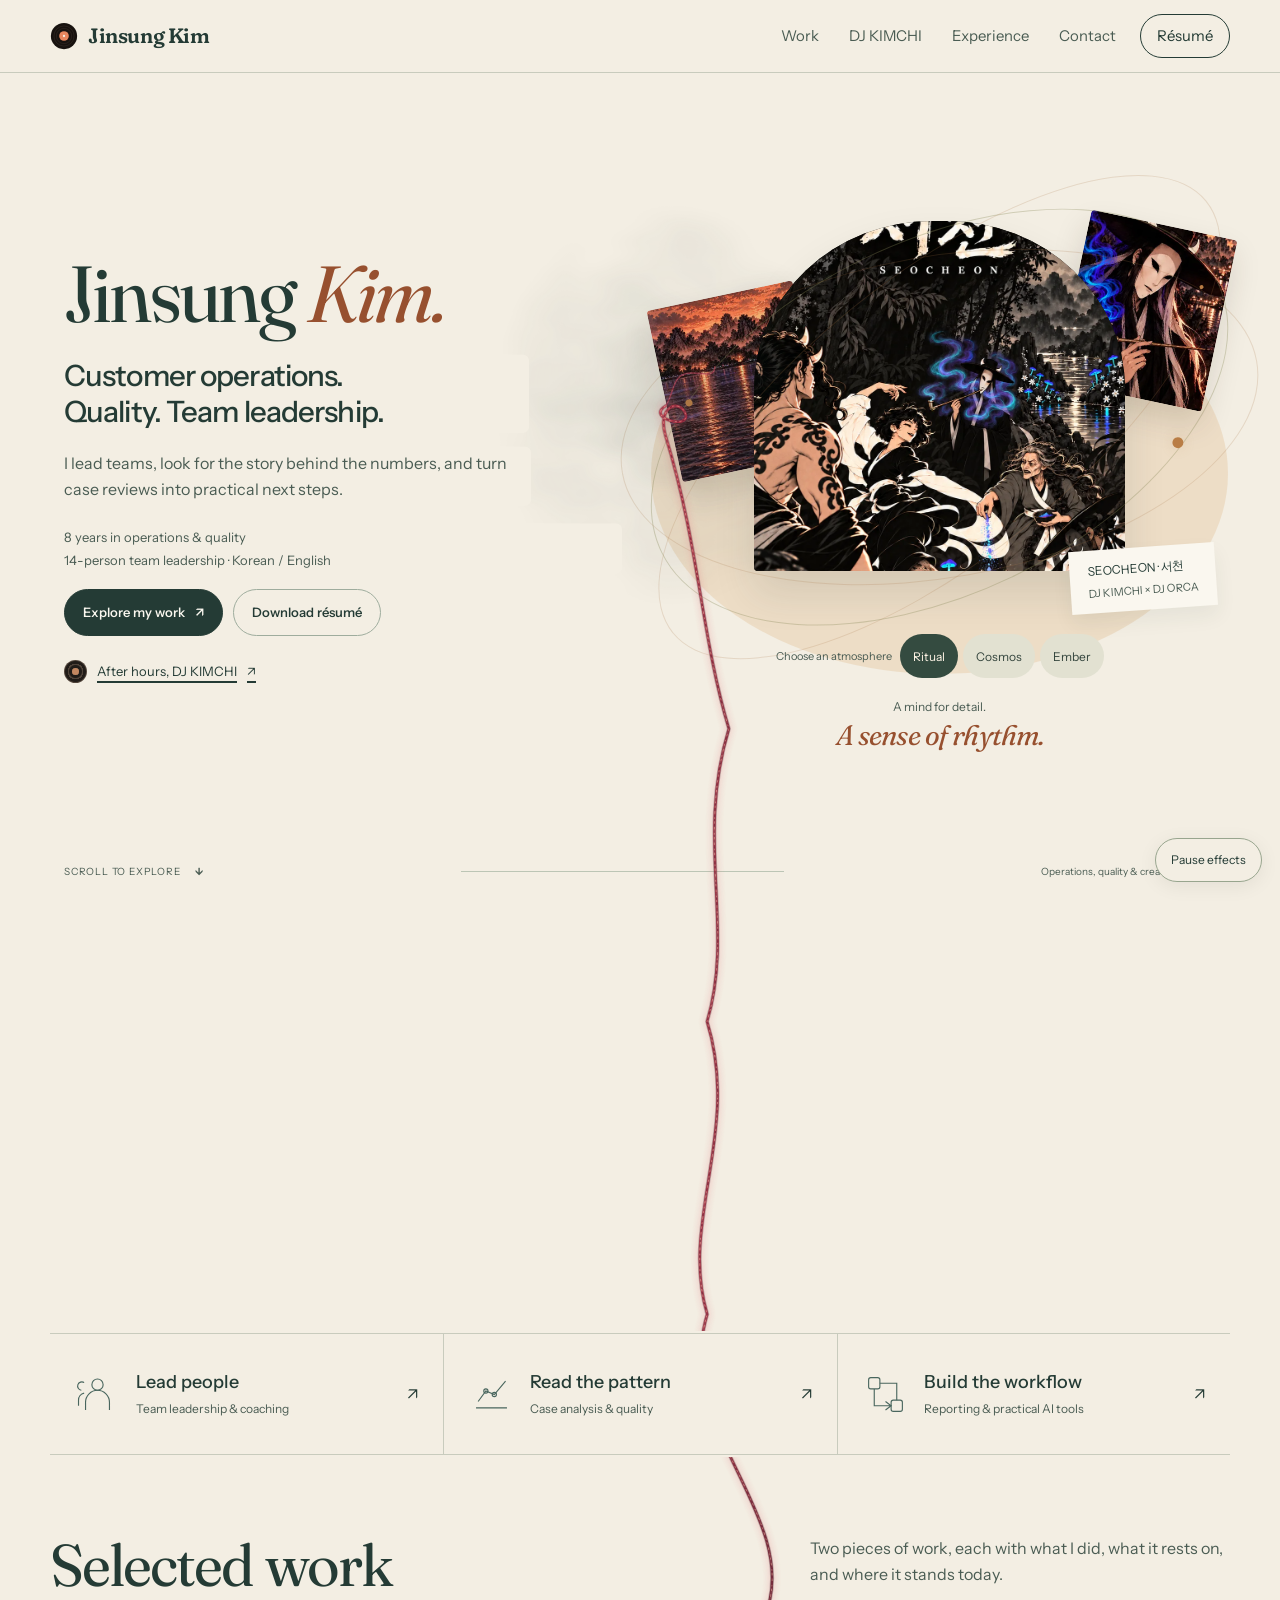
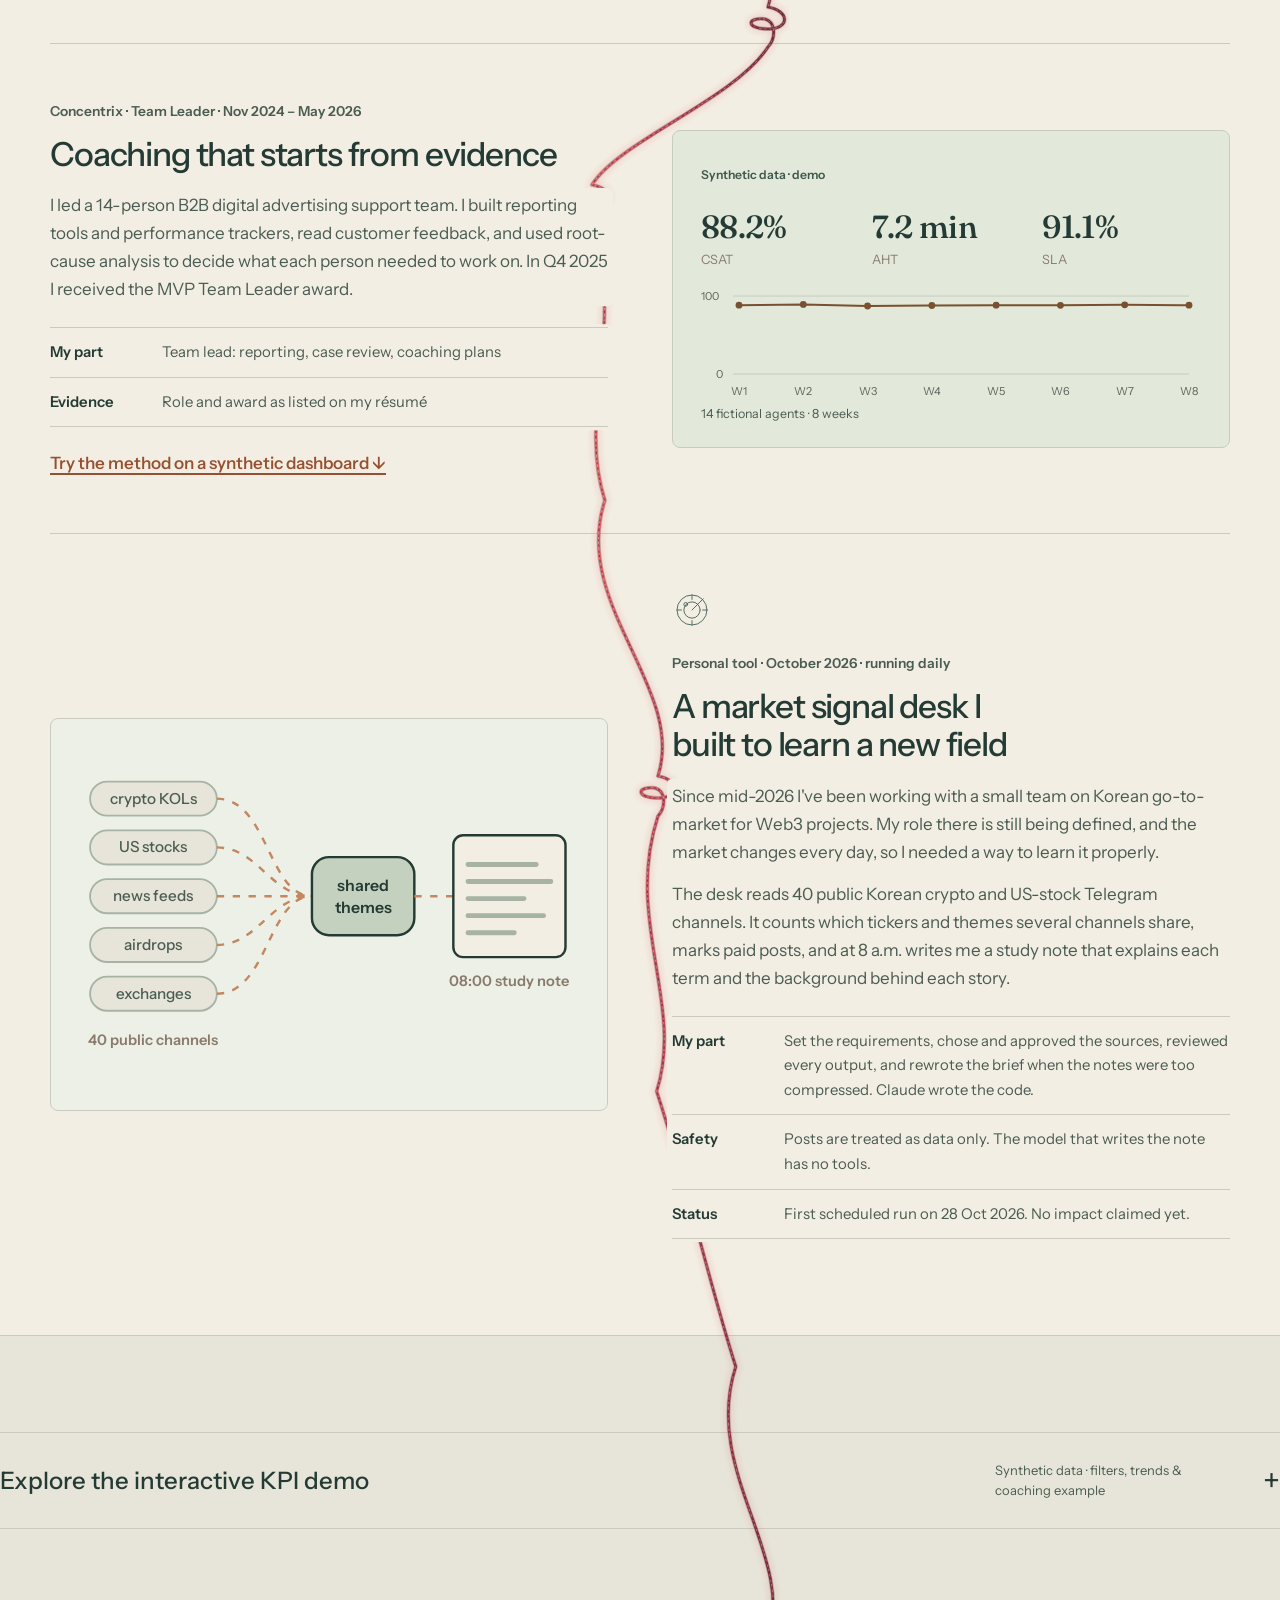
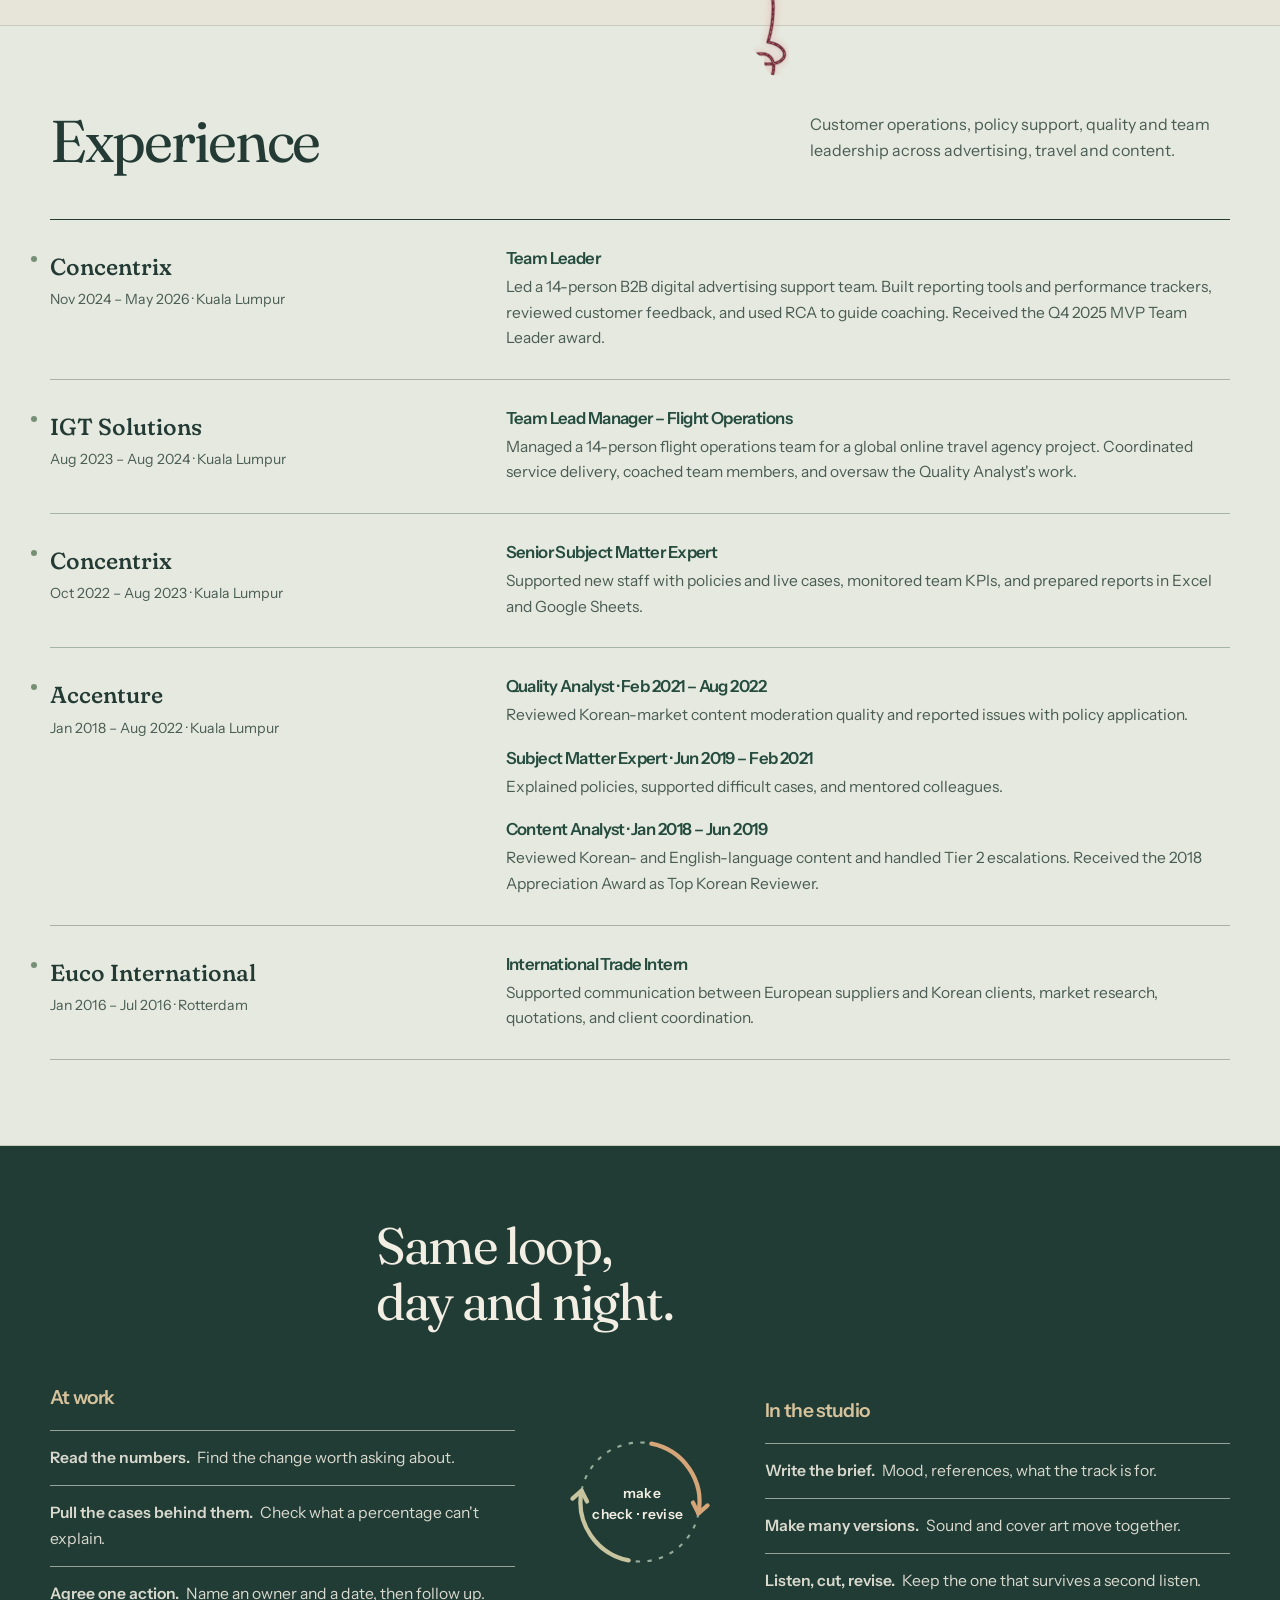
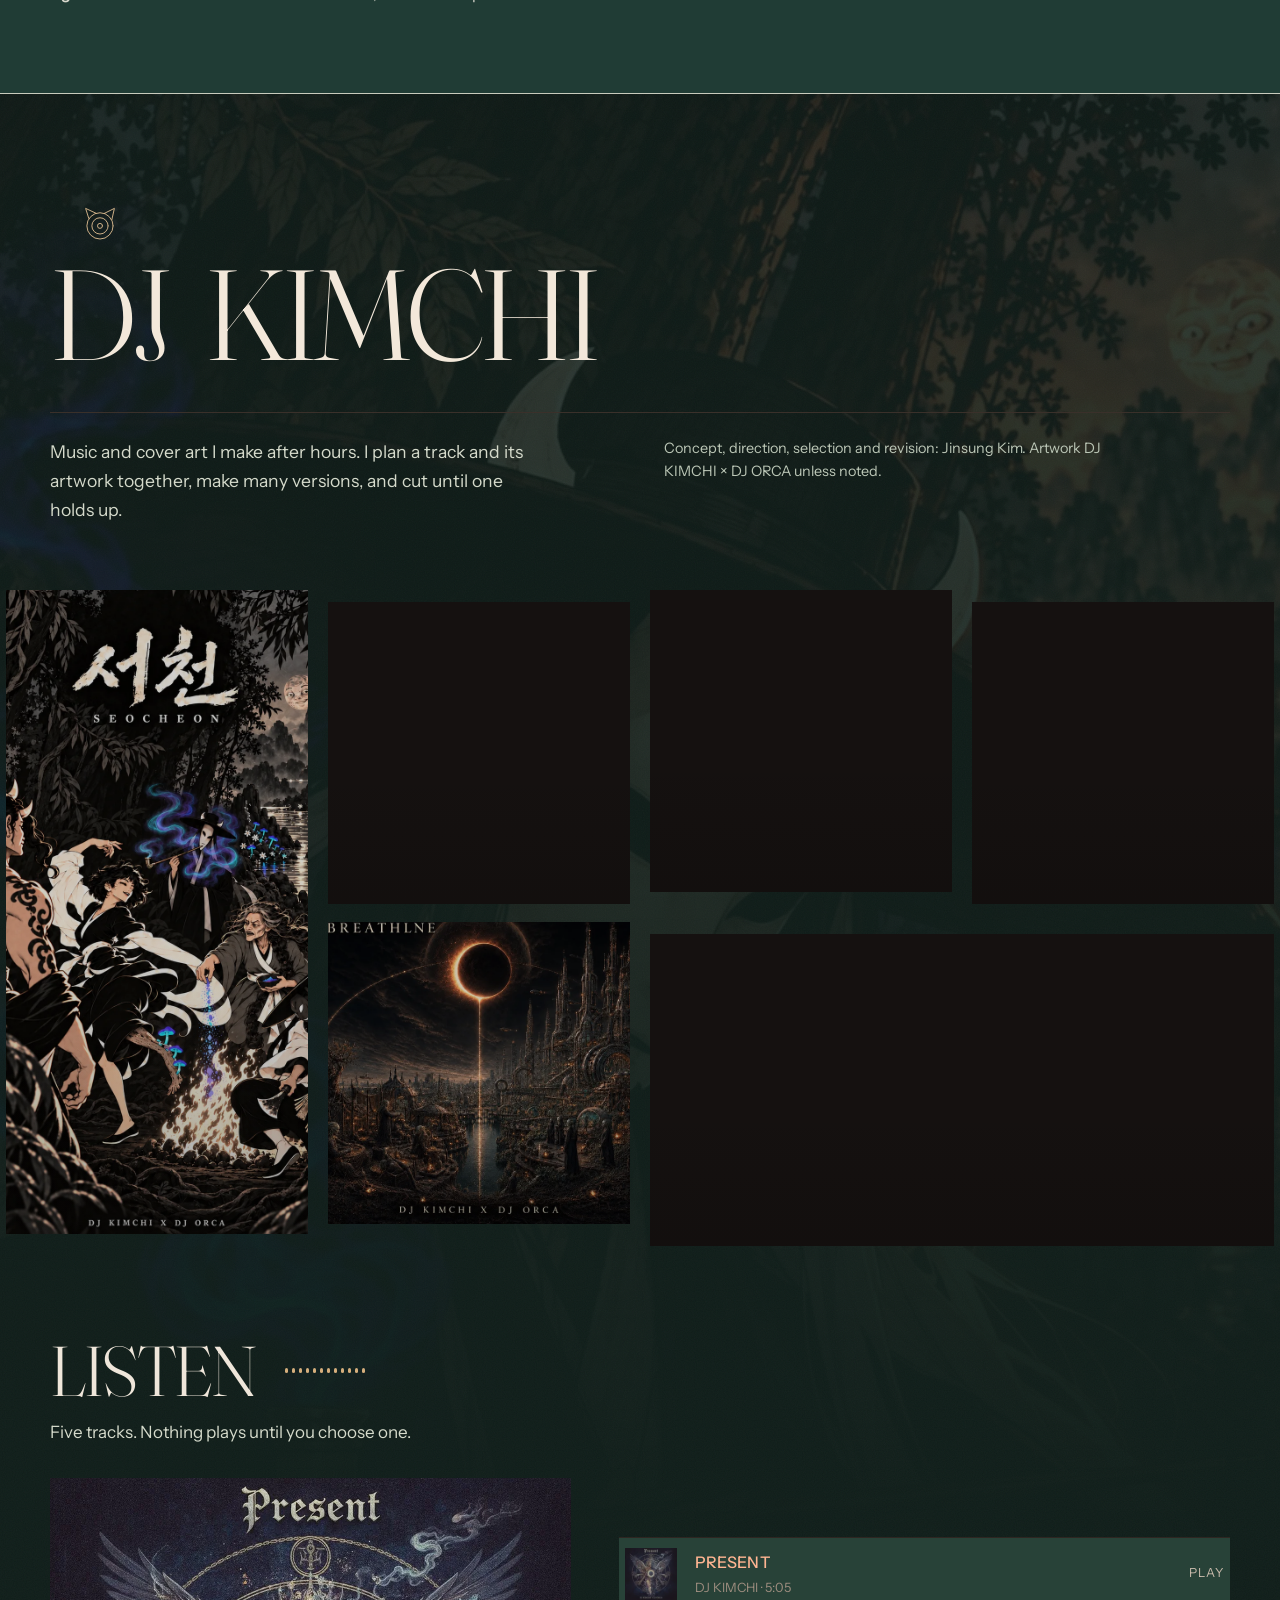
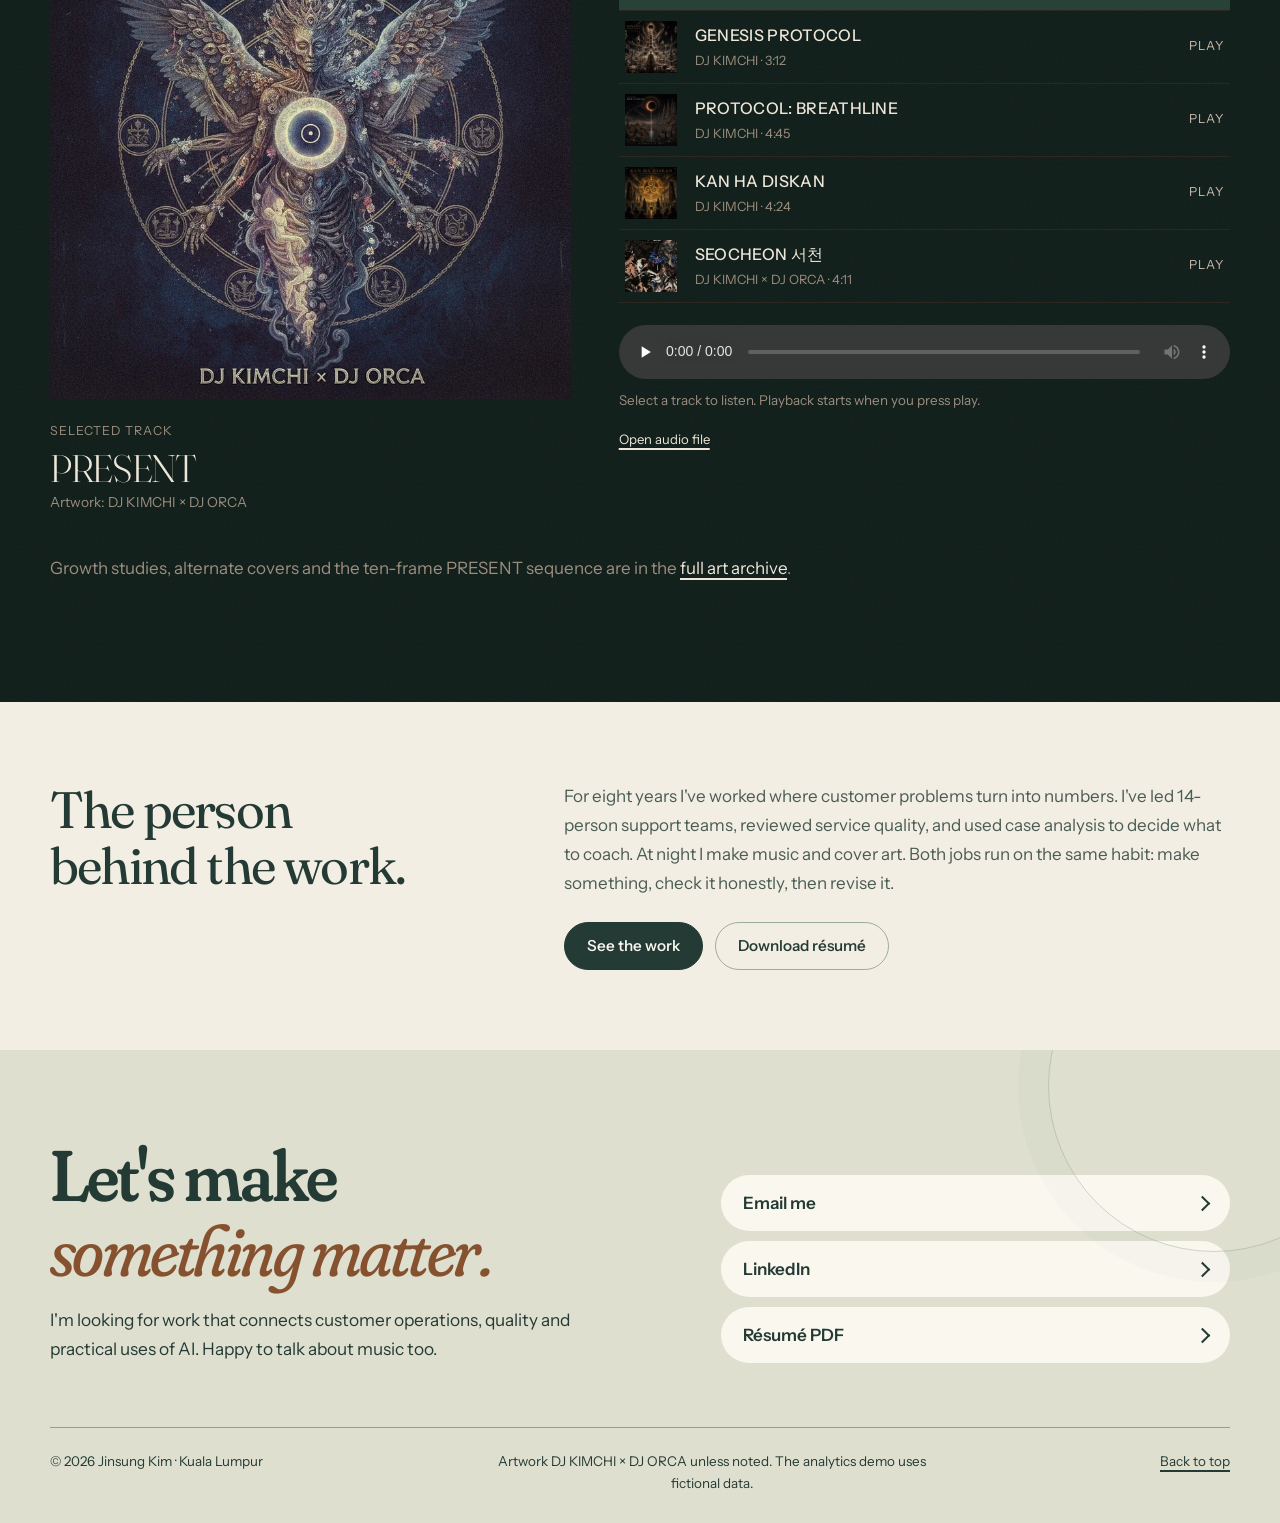
==== commit 365a80df: "Use lightweight entrance motion on phones Replace page-height masked and filtered thread rendering w" ====
--- a/index.html
+++ b/index.html
@@ -15,6 +15,7 @@
 <link rel="stylesheet" href="motion-story.css?v=5">
 <link rel="stylesheet" href="red-thread.css?v=5">
 <link rel="stylesheet" href="rich-motion.css?v=1">
+<link rel="stylesheet" href="mobile-motion.css?v=1">
 </head>
 <body class="atmosphere-edition">
 <a class="skip-link" href="#main">Skip to content</a>
@@ -330,16 +331,17 @@
 </section>
 </main>
 
+<script src="mobile-motion.js?v=1"></script>
 <script src="data.js"></script>
 <script src="analytics.js"></script>
-<script src="home.js?v=3"></script>
+<script src="home.js?v=4"></script>
 <script src="dashboard.js"></script>
 <script src="music.js"></script>
 <script src="kimchi.js?v=3"></script>
 <script src="atmosphere.js?v=3"></script>
-<script src="motion-story.js?v=5"></script>
+<script src="motion-story.js?v=6"></script>
 <script src="editorial.js?v=1"></script>
-<script src="red-thread.js?v=5"></script>
-<script src="rich-motion.js?v=1"></script>
+<script src="red-thread.js?v=6"></script>
+<script src="rich-motion.js?v=2"></script>
 </body>
 </html>
--- a/mobile-motion.css
+++ b/mobile-motion.css
@@ -0,0 +1,15 @@
+/* No full-document SVG textures, moving filters, or touch-hover paint work. */
+.mobile-motion .site-header{background:var(--paper);backdrop-filter:none;-webkit-backdrop-filter:none}
+.mobile-cord{display:block;width:180px;height:48px;margin:0 auto 18px;pointer-events:none;contain:layout paint}
+.mobile-cord svg{width:100%;height:100%;fill:none;stroke:#a33749;stroke-width:2.3;stroke-linecap:round}
+.mobile-cord .mobile-fiber{stroke:#edaf96;stroke-width:.55;stroke-dasharray:2 4}
+.mobile-motion .world .mobile-cord svg,.mobile-motion .habit .mobile-cord svg{stroke:#dd7d83}
+.mobile-motion .opening-art .art-light,.mobile-motion .art-orbit,.mobile-motion .world:before{display:none}
+.mobile-motion .world-haze{inset:0 0 auto;height:650px;transform:none;translate:none;scale:none}
+.mobile-motion .constellation,.mobile-motion .opening-art .echo,.mobile-motion .kinetic-icon svg,.mobile-motion .sig-flow{animation:none!important}
+.mobile-motion .opening-art .constellation{transform:none}
+.mobile-motion .opening-art .portal-cover img{transform:none}
+.mobile-motion .cover-wall .cover,.mobile-motion .cover-wall:hover .cover,.mobile-motion .cover img,.mobile-motion .cover:hover img{filter:none!important;transition:none!important}
+.mobile-motion .case-visual:after{display:none}
+.mobile-motion .kpi-card{animation:none!important;opacity:1;transform:none}
+@media(prefers-reduced-motion:reduce){.mobile-cord{opacity:1;transform:none}}
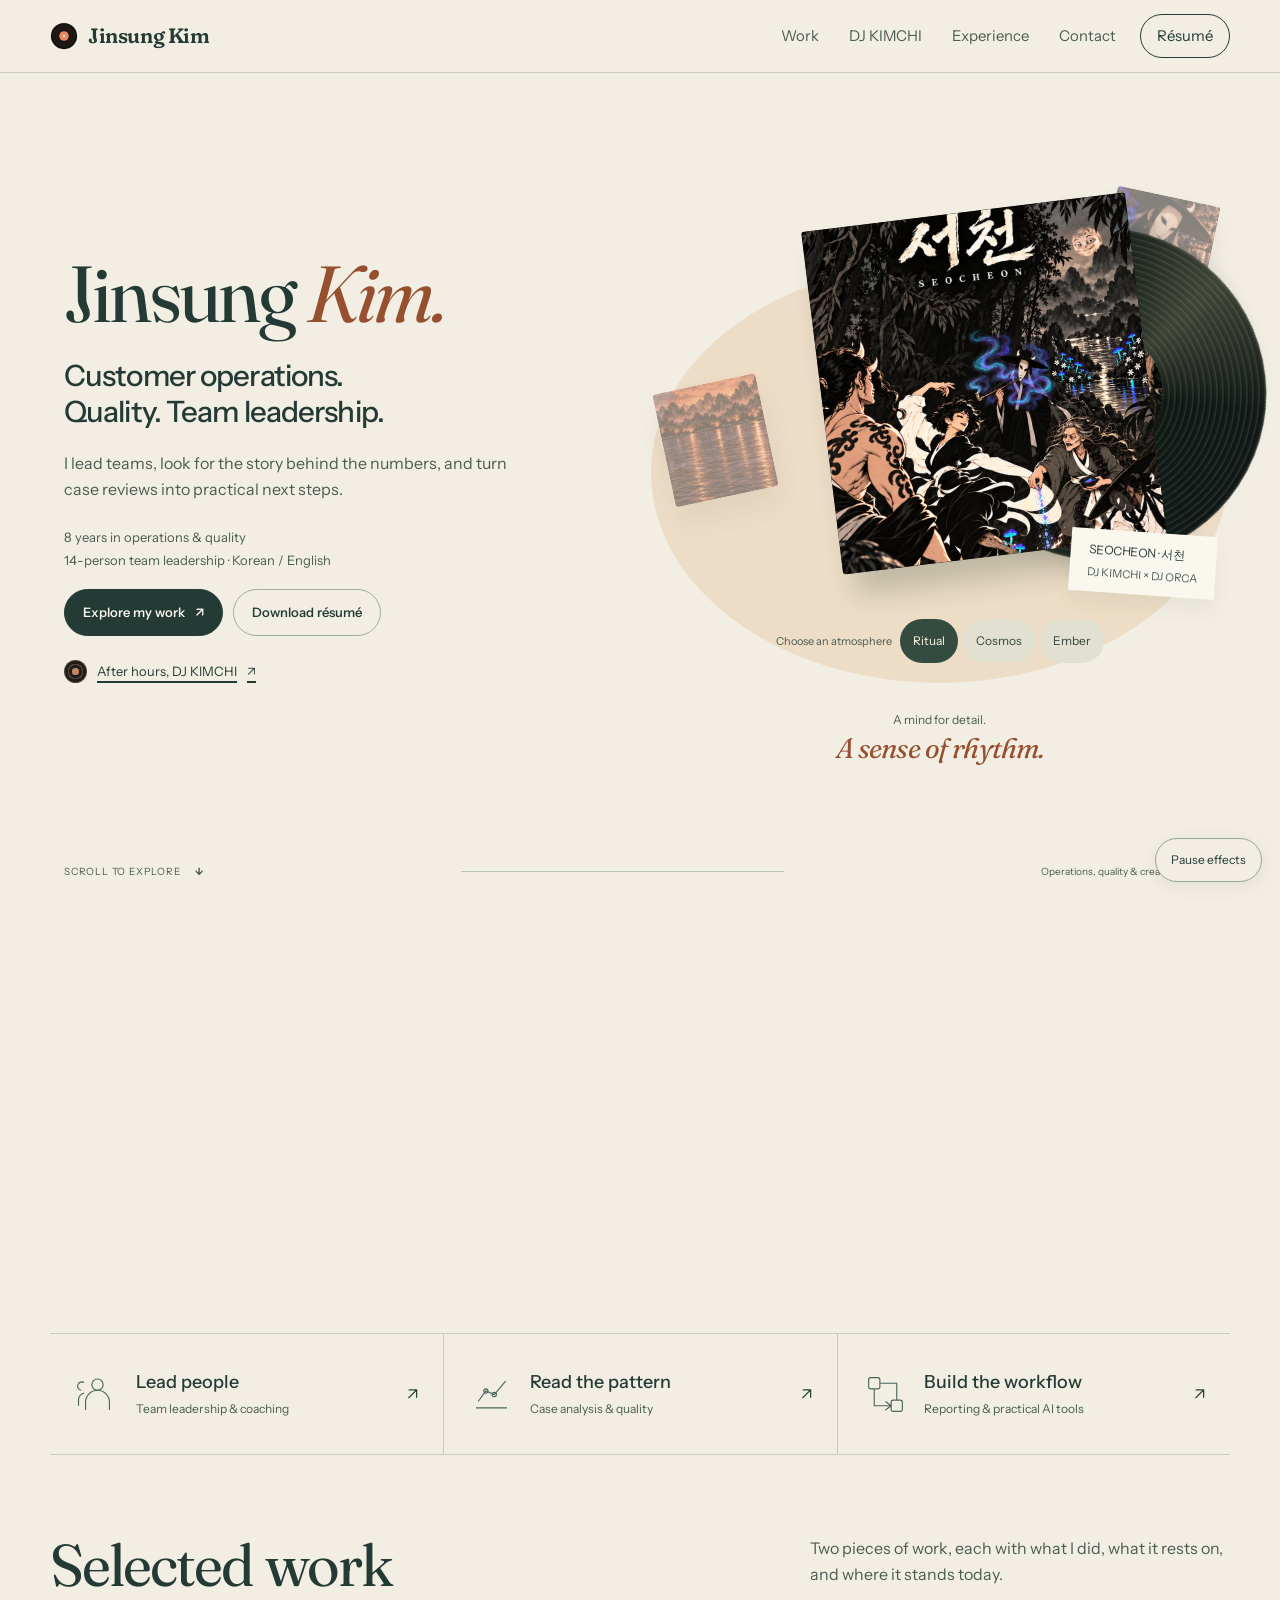
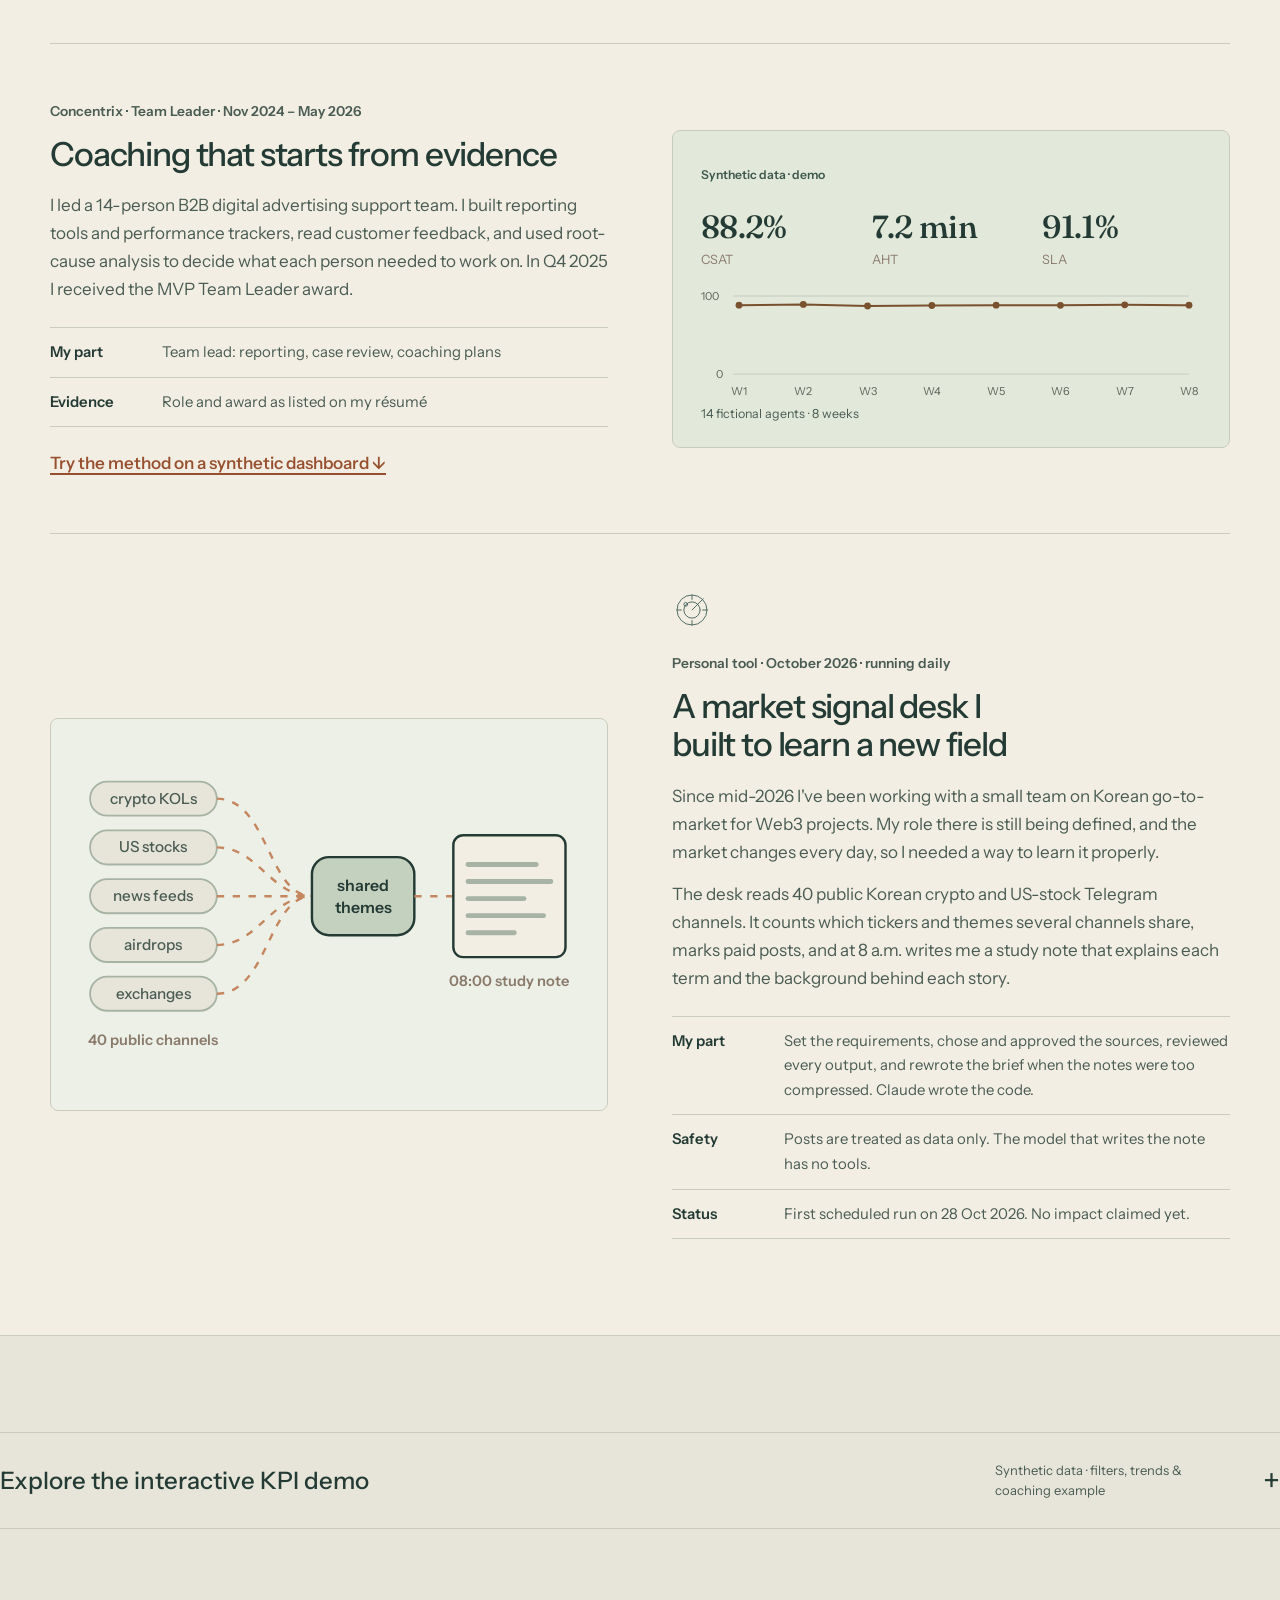
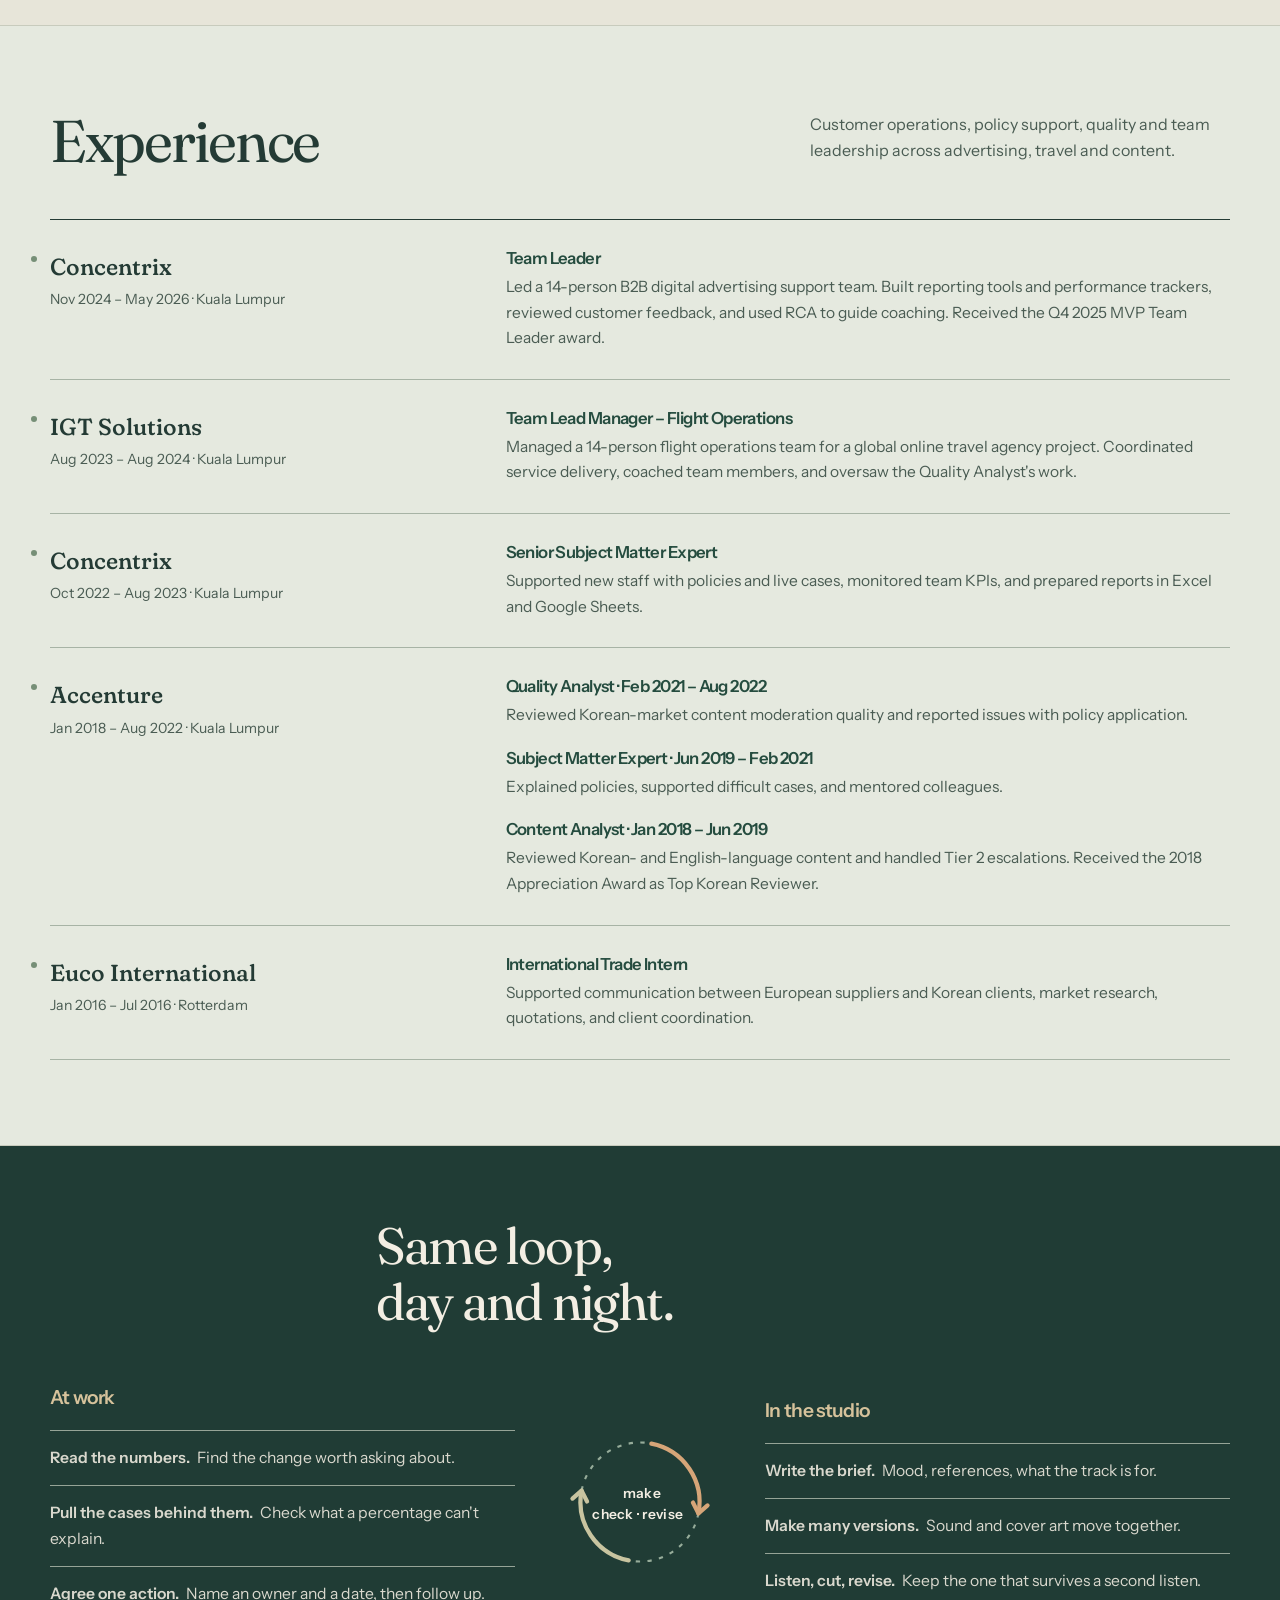
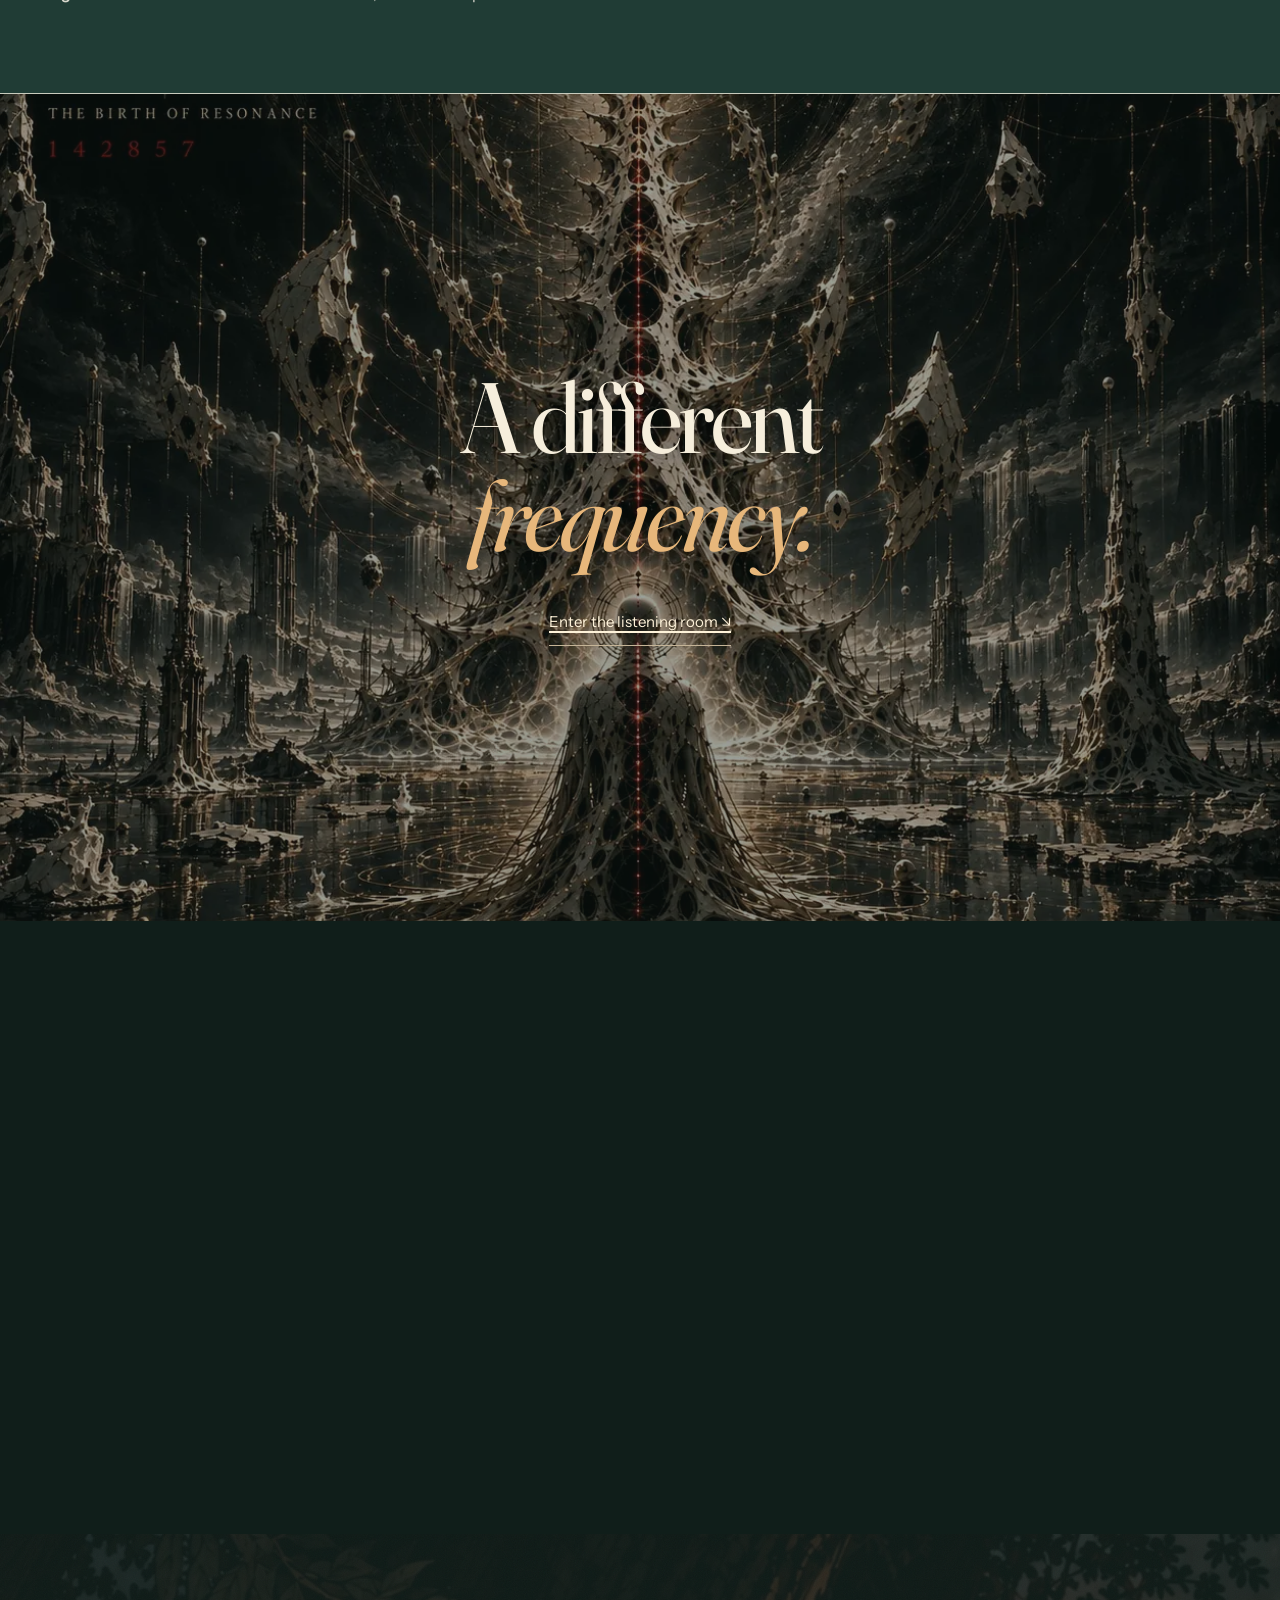
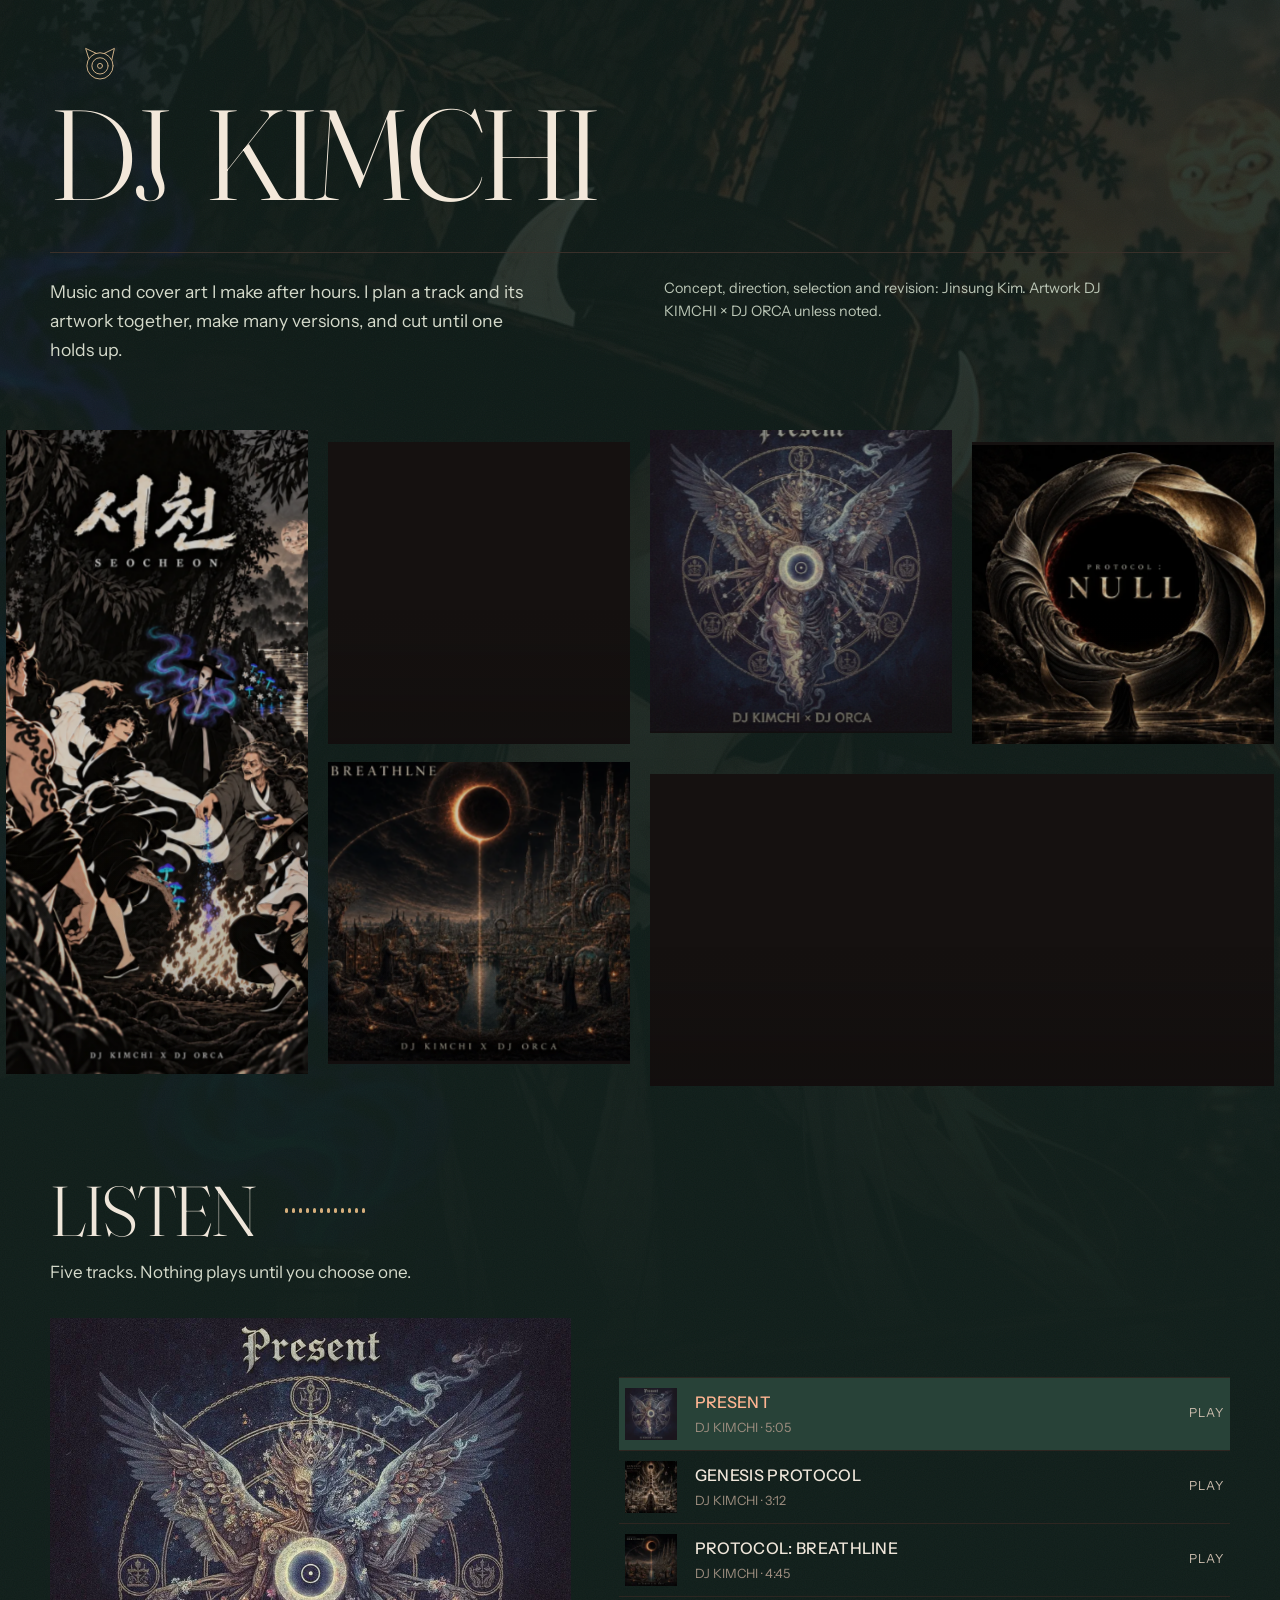
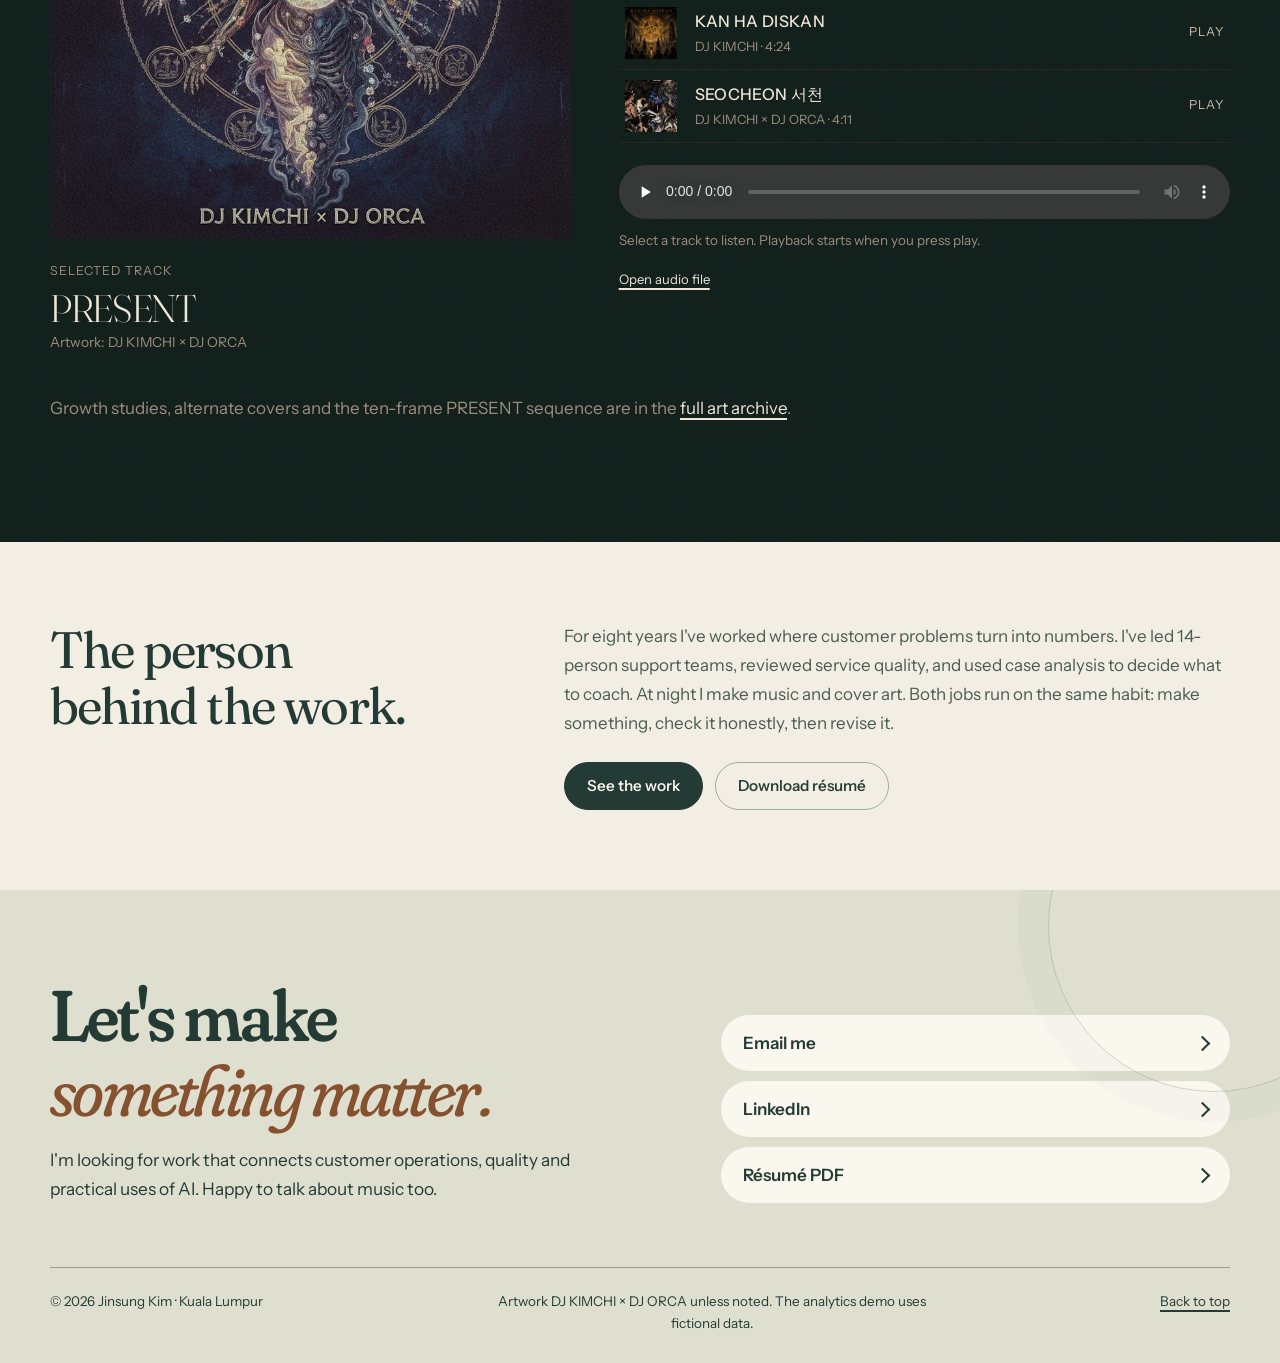
==== commit c3bb73a1: "Replace the red thread with record and artwork scene transitions Keep career content and the warm po" ====
--- a/index.html
+++ b/index.html
@@ -13,9 +13,9 @@
 <link rel="stylesheet" href="kimchi.css?v=2">
 <link rel="stylesheet" href="atmosphere.css?v=3">
 <link rel="stylesheet" href="motion-story.css?v=5">
-<link rel="stylesheet" href="red-thread.css?v=5">
 <link rel="stylesheet" href="rich-motion.css?v=1">
 <link rel="stylesheet" href="mobile-motion.css?v=1">
+<link rel="stylesheet" href="scene-motion.css?v=1">
 </head>
 <body class="atmosphere-edition">
 <a class="skip-link" href="#main">Skip to content</a>
@@ -46,9 +46,9 @@
 <p class="opening-bio">I lead teams, look for the story behind the numbers, and turn case reviews into practical next steps.</p>
 <div class="opening-career"><p class="career-evidence">8 years in operations &amp; quality<br>14-person team leadership · Korean / English</p>
 <div class="career-paths"><a class="button" href="#work">Explore my work <span aria-hidden="true">↗</span></a><a class="button ghost" href="assets/Jinsung_Kim_Resume.pdf" download>Download résumé</a></div></div>
-<a class="opening-music-link" href="#listen"><span class="tiny-record" aria-hidden="true"></span>After hours, DJ KIMCHI <span aria-hidden="true">↗</span></a>
+<a class="opening-music-link" href="#between-worlds"><span class="tiny-record" aria-hidden="true"></span>After hours, DJ KIMCHI <span aria-hidden="true">↗</span></a>
 </div><div class="opening-art"><figure class="hero-art constellation" data-scene="seocheon">
-      <div class="art-orbit" aria-hidden="true"><i></i><i></i><i></i></div>
+      <div class="vinyl-disc" aria-hidden="true"><img src="assets/art/seocheon-cover.webp" alt="" width="180" height="180"><i></i></div>
       <img class="echo echo-left" src="assets/art/seocheon-river-440.webp" alt="" aria-hidden="true" width="440" height="782">
       <img class="echo echo-right" src="assets/art/seocheon-smoke-440.webp" alt="" aria-hidden="true" width="440" height="782">
       <a class="portal-cover" href="#listen" aria-label="Explore DJ KIMCHI music">
@@ -245,6 +245,15 @@
   </div>
 </section>
 
+<section class="scene-gate" id="between-worlds" aria-label="Enter the music world">
+ <div class="gate-pin">
+  <img class="gate-universe" src="assets/art/genesis-protocol-1254.webp" alt="" aria-hidden="true" width="1254" height="1254" loading="lazy">
+  <div class="gate-copy"><h2>A different<br><em>frequency.</em></h2><a href="#listen">Enter the listening room <span aria-hidden="true">↘</span></a></div>
+  <div class="gate-door door-left" aria-hidden="true"></div><div class="gate-door door-right" aria-hidden="true"></div>
+  <p class="gate-invitation" aria-hidden="true">Keep scrolling.<br><em>There’s another side.</em></p>
+ </div>
+</section>
+
 <section class="world" id="listen" aria-labelledby="listen-title">
   <div class="world-haze" aria-hidden="true"></div><div class="wrap">
     <h2 id="listen-title" class="world-title" aria-label="DJ KIMCHI"><span class="ch" style="--i:0" aria-hidden="true">D</span><span class="ch" style="--i:1" aria-hidden="true">J</span><span class="ch-gap" aria-hidden="true"> </span><span class="ch" style="--i:3" aria-hidden="true">K</span><span class="ch" style="--i:4" aria-hidden="true">I</span><span class="ch" style="--i:5" aria-hidden="true">M</span><span class="ch" style="--i:6" aria-hidden="true">C</span><span class="ch" style="--i:7" aria-hidden="true">H</span><span class="ch" style="--i:8" aria-hidden="true">I</span></h2>
@@ -331,7 +340,7 @@
 </section>
 </main>
 
-<script src="mobile-motion.js?v=1"></script>
+<script src="mobile-motion.js?v=2"></script>
 <script src="data.js"></script>
 <script src="analytics.js"></script>
 <script src="home.js?v=4"></script>
@@ -341,7 +350,7 @@
 <script src="atmosphere.js?v=3"></script>
 <script src="motion-story.js?v=6"></script>
 <script src="editorial.js?v=1"></script>
-<script src="red-thread.js?v=6"></script>
 <script src="rich-motion.js?v=2"></script>
+<script src="scene-motion.js?v=1"></script>
 </body>
 </html>
--- a/scene-motion.css
+++ b/scene-motion.css
@@ -0,0 +1,37 @@
+/* Record sleeve, opening stage, and a close-up artwork viewer. */
+.opening-art .constellation{perspective:1000px;transform:none!important}
+.opening-art .portal-cover{left:8%;width:59%;height:345px;border-radius:3px;transform:rotate(-7deg)!important;box-shadow:12px 22px 28px #15291f35;z-index:3}
+.opening-art .portal-cover img{transform:none!important;object-position:center 32%}
+.opening-art .echo{opacity:.45;width:19%;height:115px;z-index:0}
+.opening-art .echo-left{left:0;top:40%}.opening-art .echo-right{right:1%;top:2%}
+.vinyl-disc{position:absolute;z-index:2;top:9%;left:27%;width:60%;aspect-ratio:1;border-radius:50%;background:repeating-radial-gradient(circle at center,#151b19 0 2px,#2d3630 2.5px 3px,#0e1713 4px 6px);box-shadow:8px 16px 25px #0a1a1830;transform:translate3d(12%,0,0) rotate(20deg);overflow:hidden}
+.vinyl-disc:before{content:'';position:absolute;inset:0;border-radius:50%;background:conic-gradient(from 35deg,transparent,#d9d9b72c 13%,transparent 28%,transparent 50%,#f4e9bb35 64%,transparent 78%)}
+.vinyl-disc img{position:absolute;inset:31%;width:38%;height:38%;object-fit:cover;border-radius:50%}
+.vinyl-disc i{position:absolute;top:49%;left:49%;width:2%;height:2%;border-radius:50%;background:var(--paper)}
+.opening-art .scene-note{z-index:4;bottom:82px;right:7%;transform:rotate(4deg)}
+.scene-gate{height:160svh;background:#101e1a;position:relative}
+.gate-pin{position:sticky;top:var(--nav-height,72px);height:calc(100svh - var(--nav-height,72px));min-height:450px;overflow:hidden;isolation:isolate;background:#101e1a}
+.gate-universe{position:absolute;width:100%;height:100%;inset:0;object-fit:cover;opacity:.58}
+.gate-copy{position:absolute;inset:0;z-index:1;display:flex;flex-direction:column;align-items:center;justify-content:center;text-align:center;color:#f6eedc;padding:28px}
+.gate-copy h2{font:400 clamp(54px,7.8vw,112px)/.98 var(--serif);letter-spacing:-.035em;margin:0 0 36px;text-shadow:0 4px 24px #0007}
+.gate-copy h2 em{font-weight:400;color:#e7b77b}
+.gate-copy a{color:#fff3da;border-bottom:1px solid #c5b497;padding:10px 0;font-size:15px}
+.gate-door{position:absolute;inset:0 auto 0 0;width:50.05%;z-index:2;pointer-events:none;background-image:linear-gradient(#0e1f1933,#0e1f1966),url('assets/art/seocheon-cover.webp');background-size:200% 100%,200% auto;background-position:center,left 38%;background-repeat:no-repeat;background-color:#15221b;box-shadow:8px 0 24px #0005;will-change:transform}
+.door-right{left:auto;right:0;background-position:center,right 38%;box-shadow:-8px 0 24px #0005}
+.gate-invitation{position:absolute;z-index:3;bottom:9%;left:0;width:100%;text-align:center;color:#fff3dc;font-size:14px;pointer-events:none;text-shadow:0 2px 15px #000}
+.gate-invitation em{display:block;font:400 clamp(30px,4vw,52px)/1.2 var(--serif);margin-top:8px}
+.cover-wall .cover{cursor:zoom-in}.cover-wall .cover:focus-visible{outline:3px solid #e6bb80;outline-offset:5px}
+.art-inspector{border:0;padding:0;background:#101c18;color:#f5efde;width:min(1100px,94vw);max-width:94vw;height:min(880px,92svh);max-height:92svh;box-shadow:0 25px 90px #0008}
+.art-inspector::backdrop{background:#07120fe8}
+.inspector-layout{display:grid;grid-template-rows:auto 1fr auto;height:100%;padding:20px;gap:14px}
+.inspector-toolbar,.inspector-footer{display:flex;align-items:center;justify-content:space-between;gap:16px}
+.inspector-toolbar h2{font:400 25px var(--serif);margin:0}.inspector-toolbar button,.inspector-footer button{background:transparent;color:inherit;border:1px solid #a6b5a266;border-radius:30px;padding:10px 18px;min-height:44px;cursor:pointer}
+.inspector-image{min-height:0;width:100%;height:100%;object-fit:contain}.inspector-footer a{color:#e3c091;font-size:13px}.inspector-footer>div{display:flex;gap:8px}
+@media(max-width:760px){.opening-art .portal-cover{height:285px;left:3%;width:62%}.vinyl-disc{top:12%;left:26%;width:65%}.opening-art .constellation{min-height:410px}.opening-art .scene-note{bottom:70px;right:0}.opening-art .echo{display:none}.scene-gate{height:130svh}.gate-pin{height:76svh;min-height:380px}.gate-copy h2{font-size:58px}.gate-door{background-size:200% 100%,auto 100%;background-position:center,42% center}.door-right{background-position:center,58% center}.inspector-layout{padding:14px}.inspector-toolbar h2{font-size:19px}.inspector-footer{flex-wrap:wrap}}
+@media(prefers-reduced-motion:reduce){.scene-gate{height:auto}.gate-pin{position:relative;top:0;height:65svh}.gate-door,.gate-invitation{display:none}.vinyl-disc{transform:translateX(20%)!important}}
+.opening-art .opening-statement{margin-top:20px}
+.opening-statement{margin-top:20px}
+html.effects-paused .gate-door,html.effects-paused .gate-invitation{display:none}
+.gate-pin:focus-within .door-left{transform:translateX(-103%)!important}
+.gate-pin:focus-within .door-right{transform:translateX(103%)!important}
+.gate-pin:focus-within .gate-invitation{opacity:0!important}
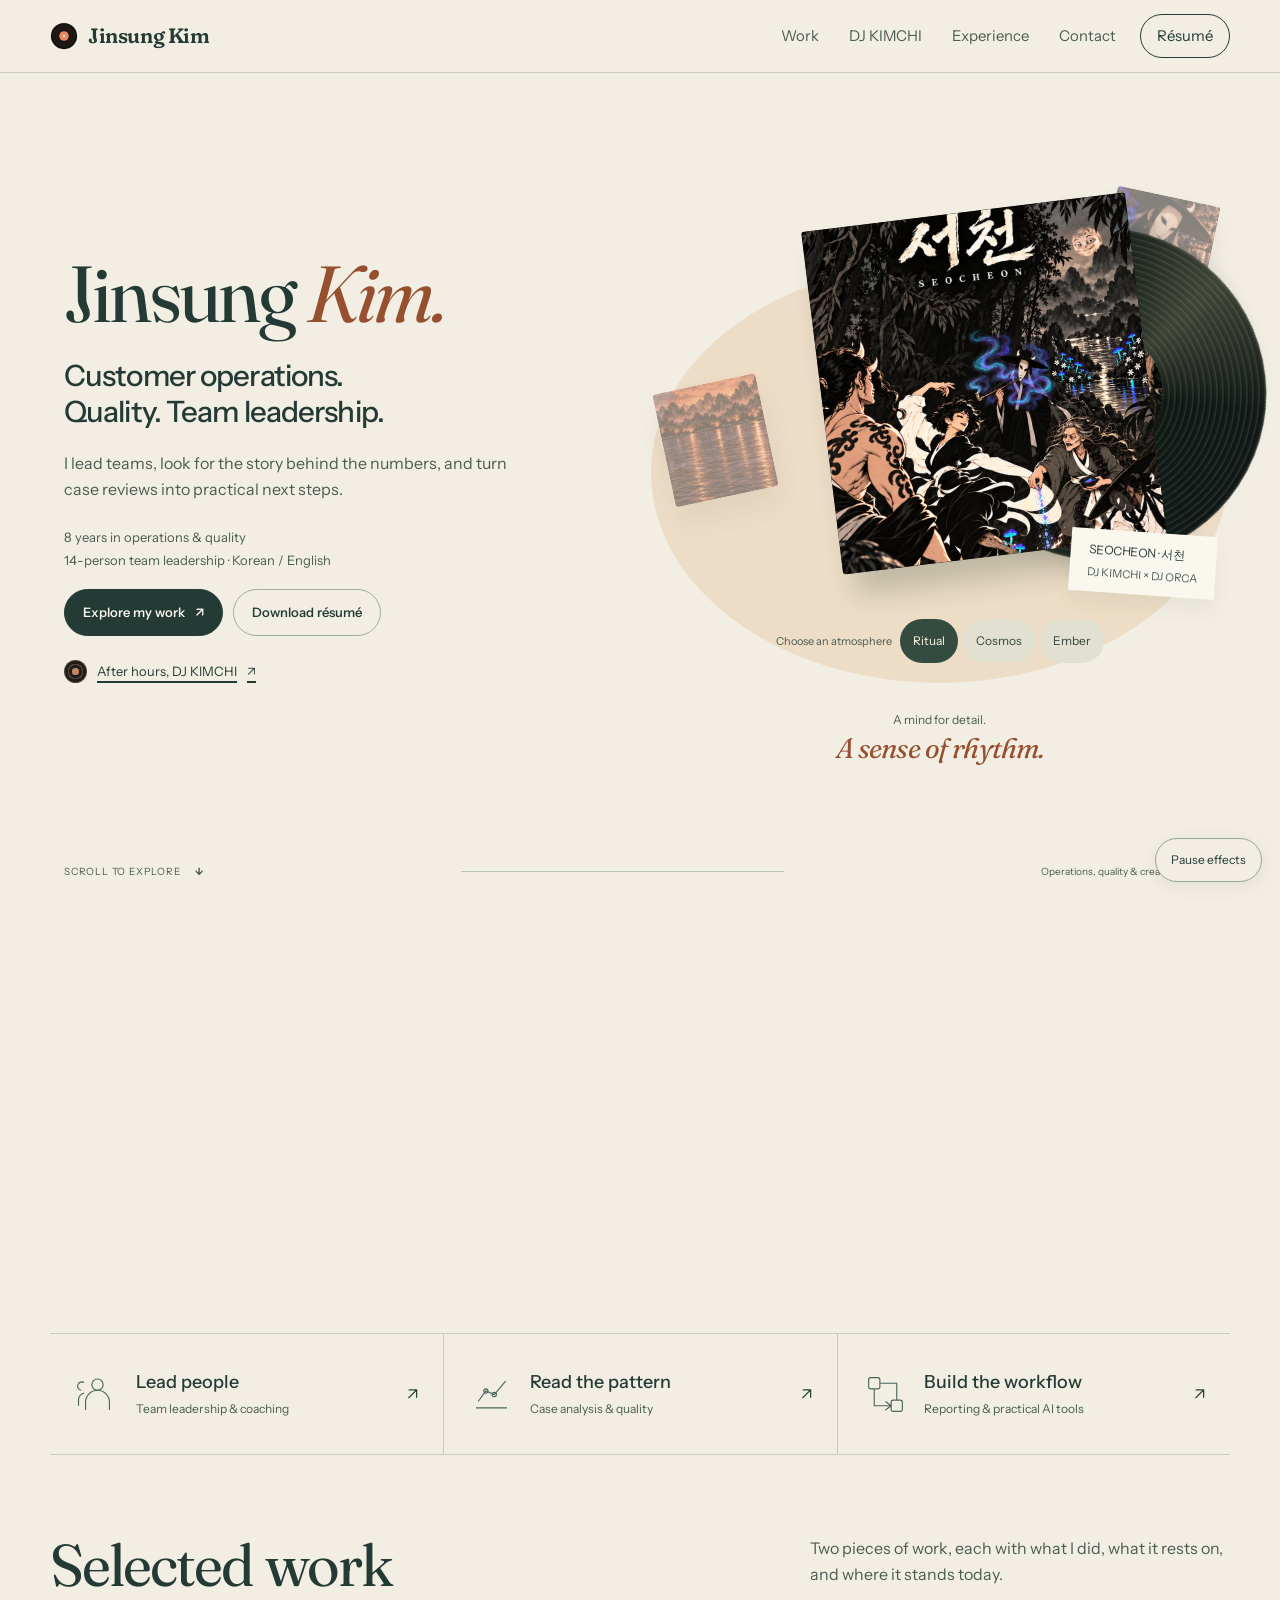
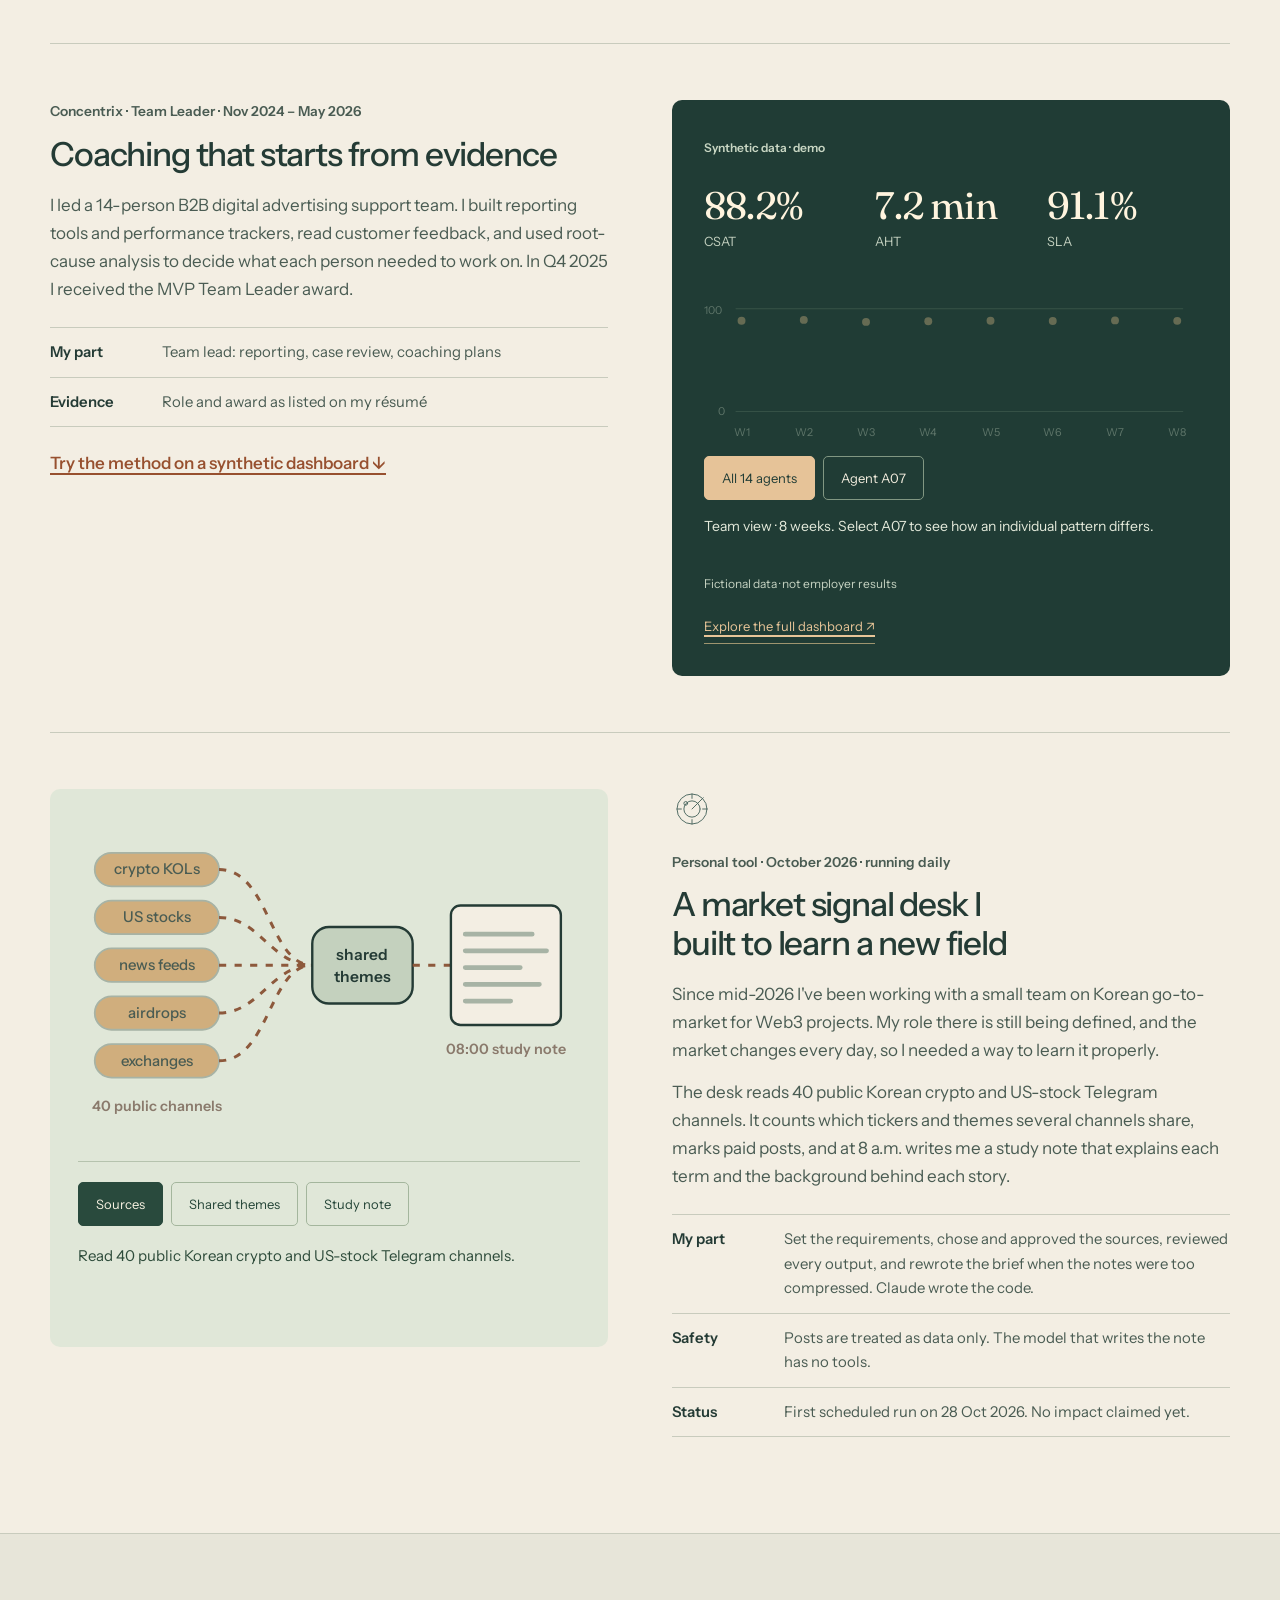
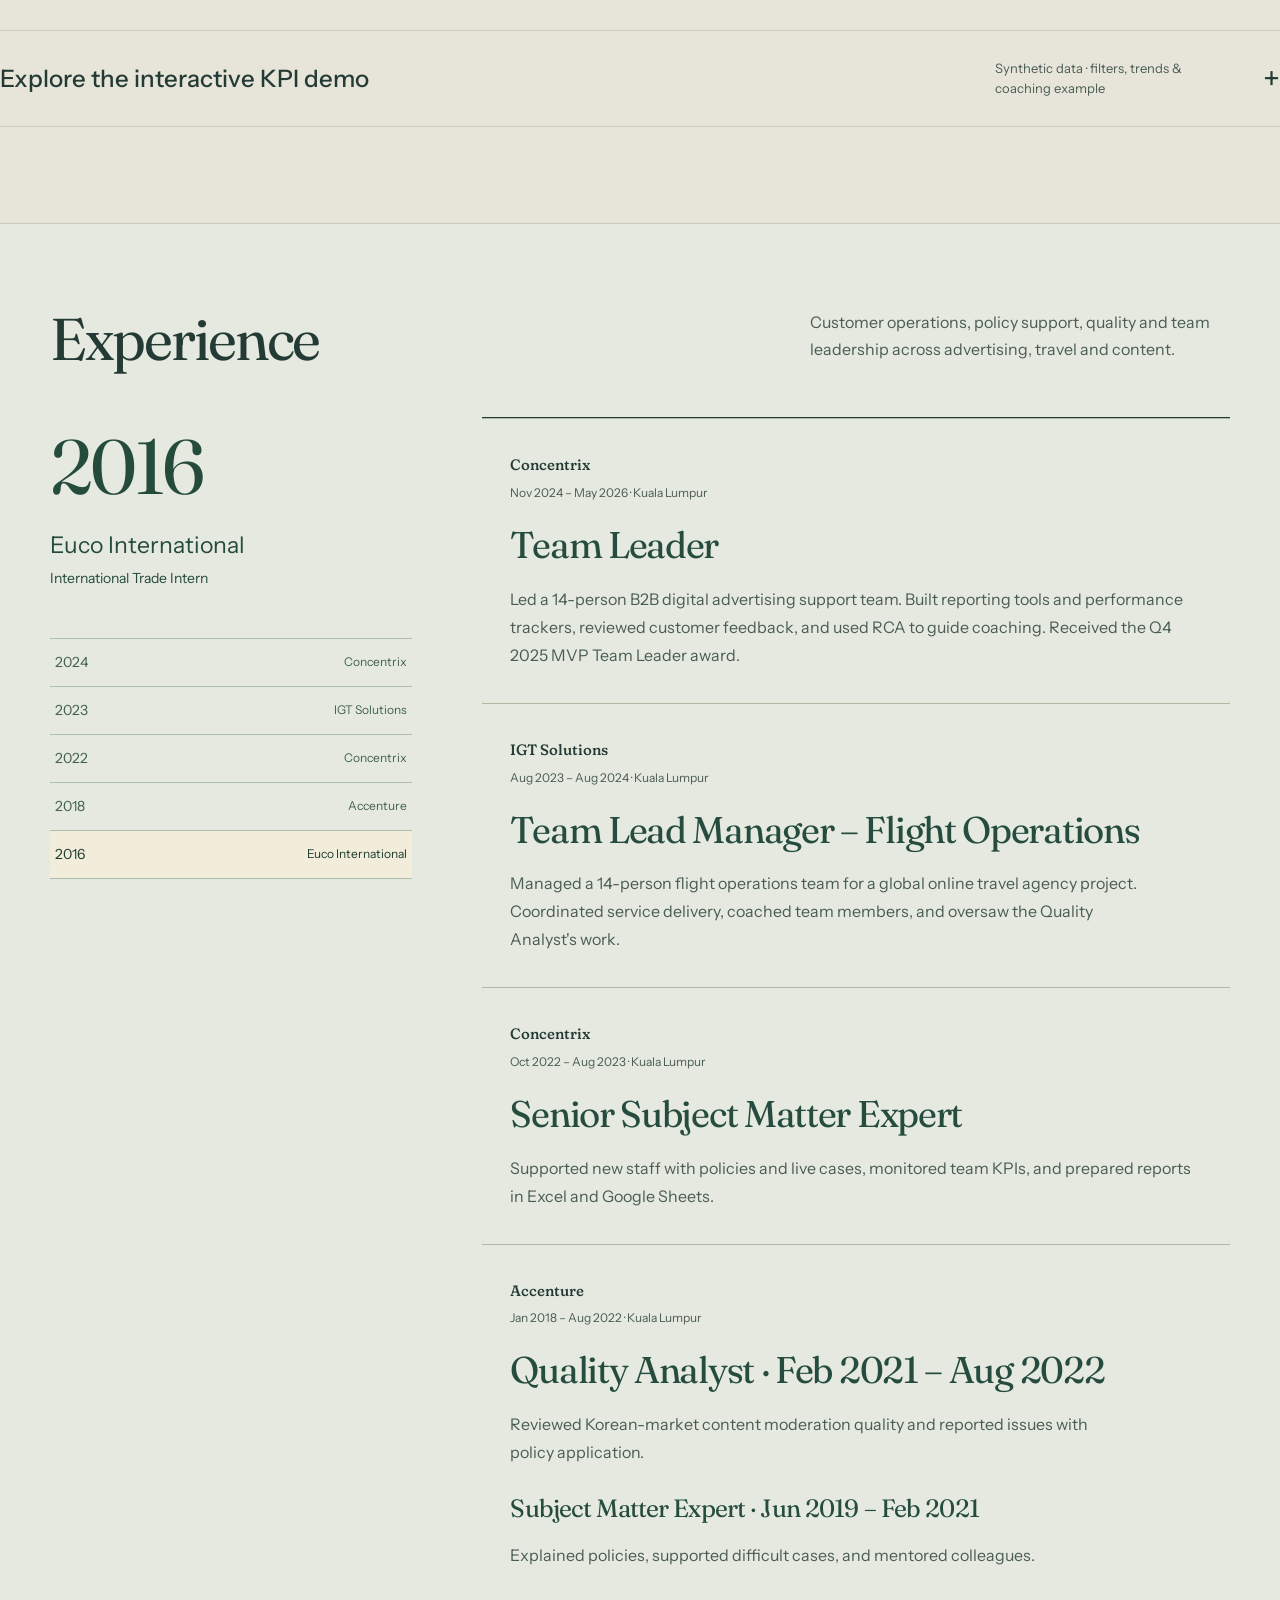
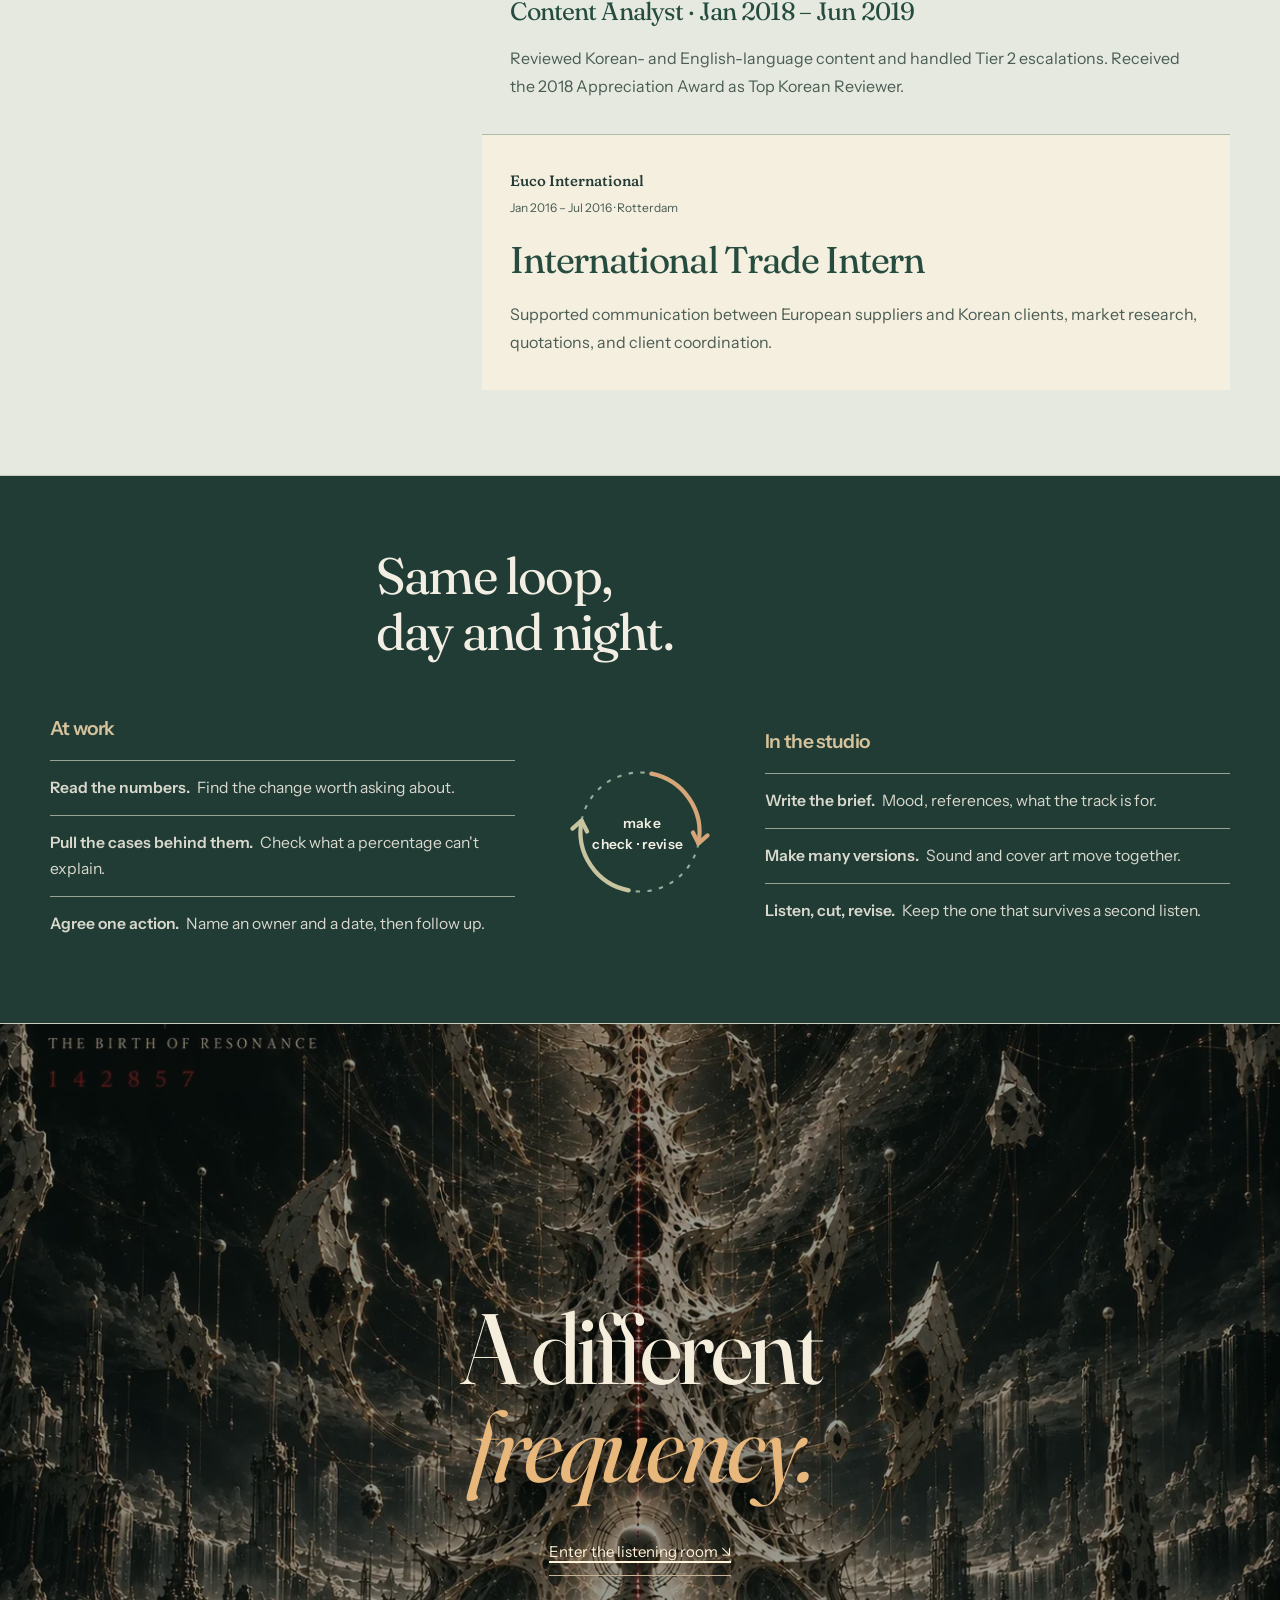
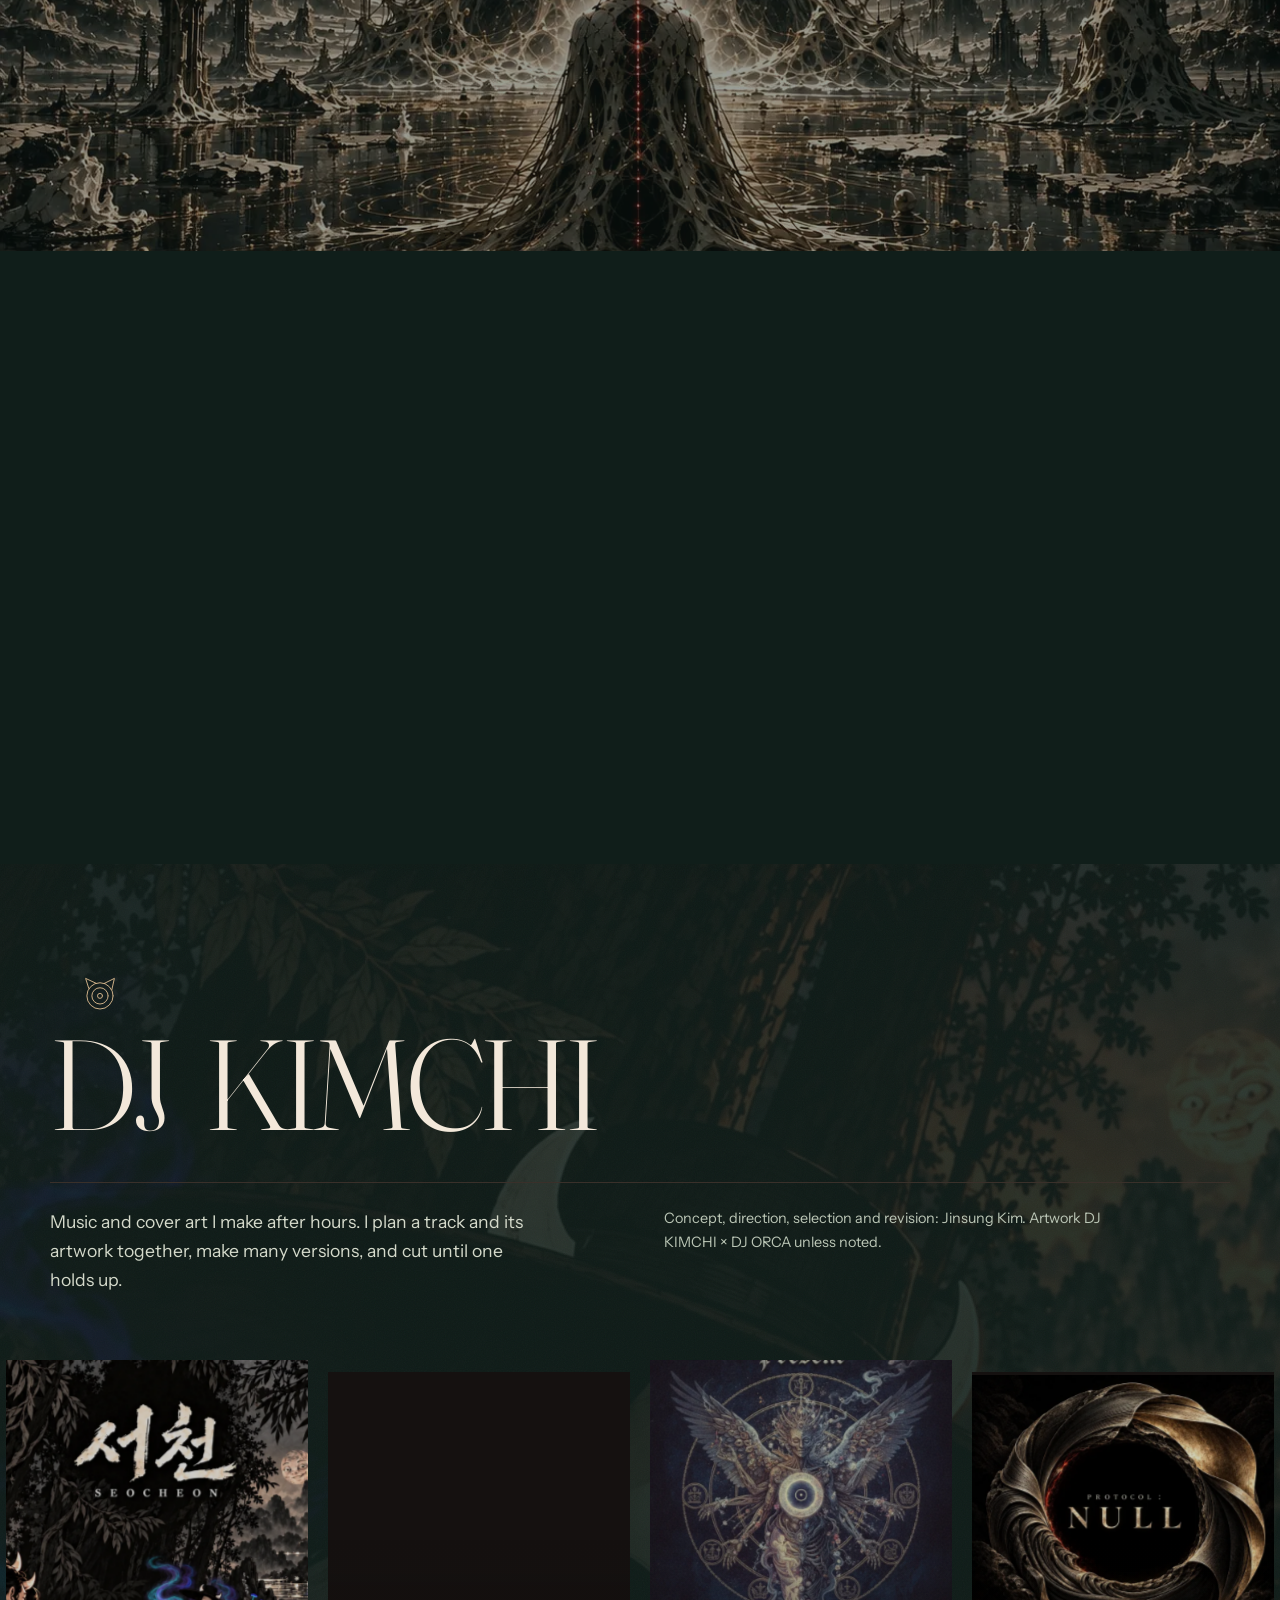
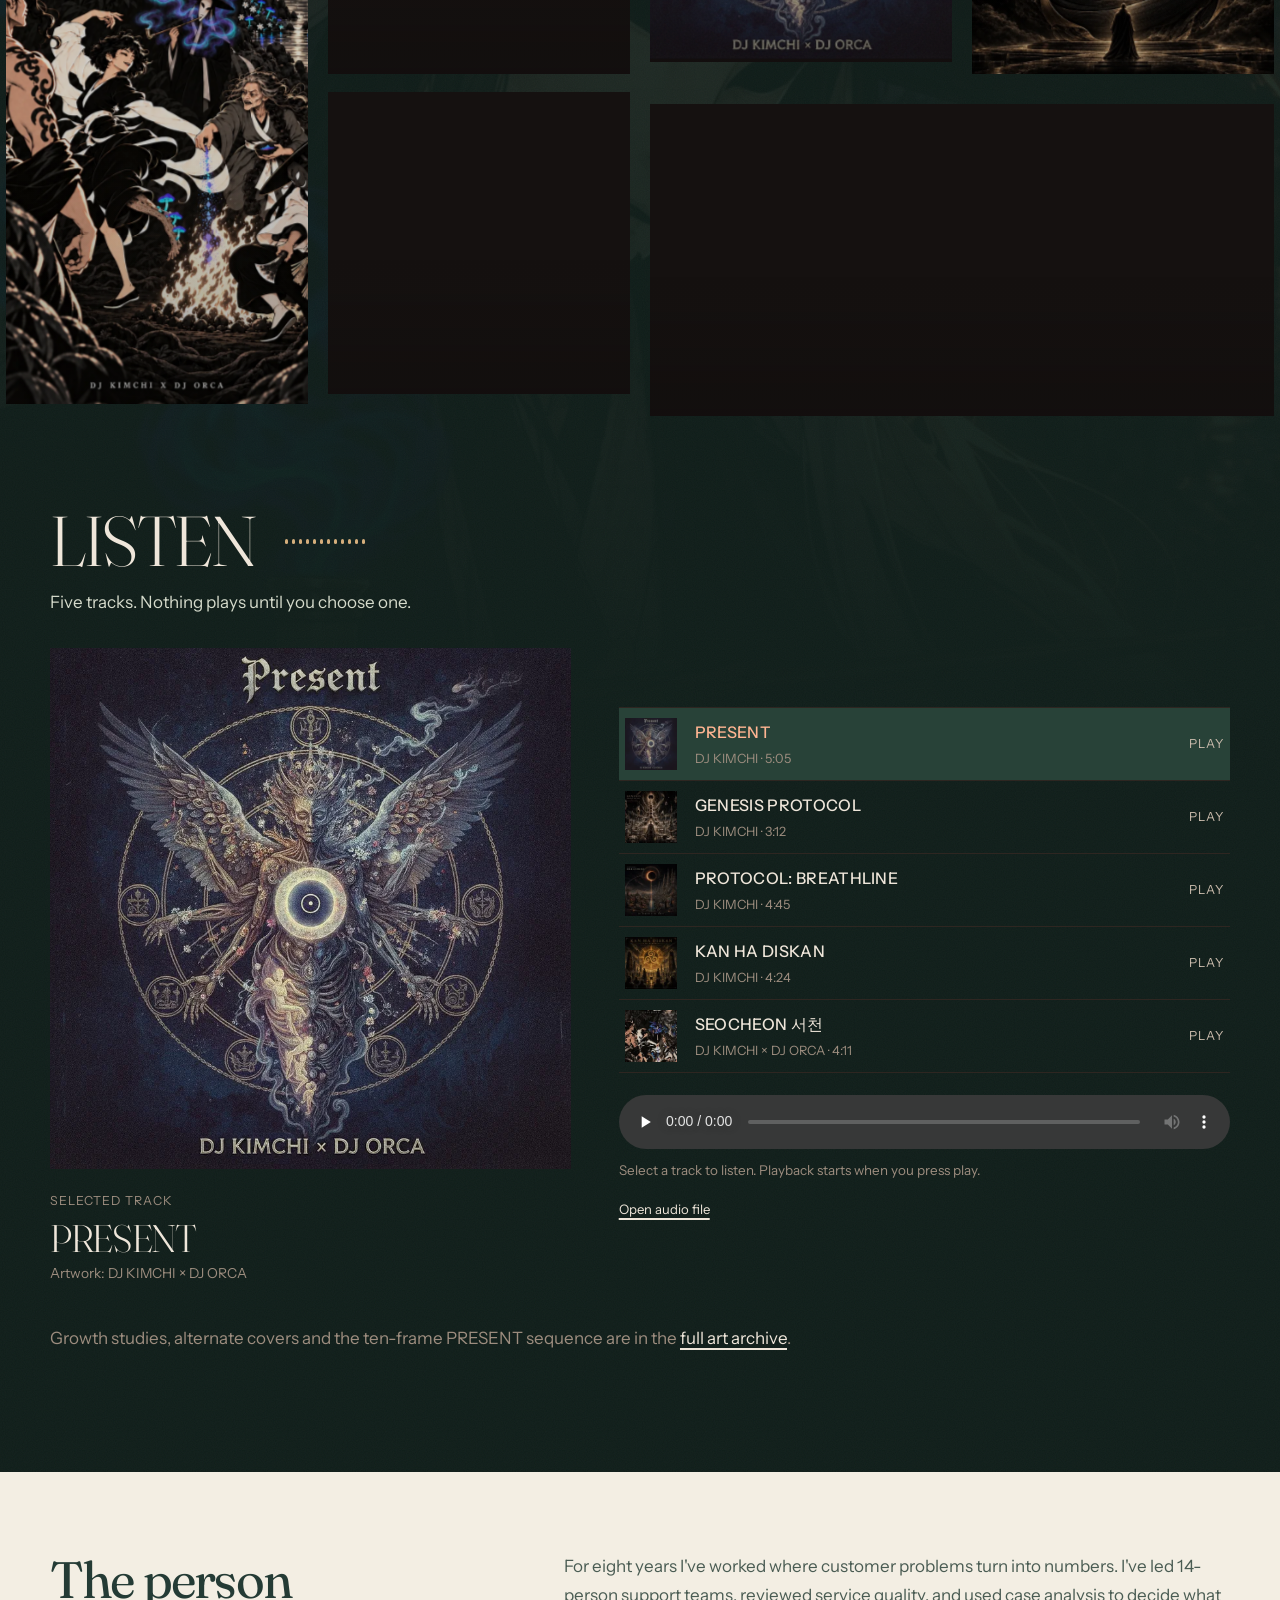
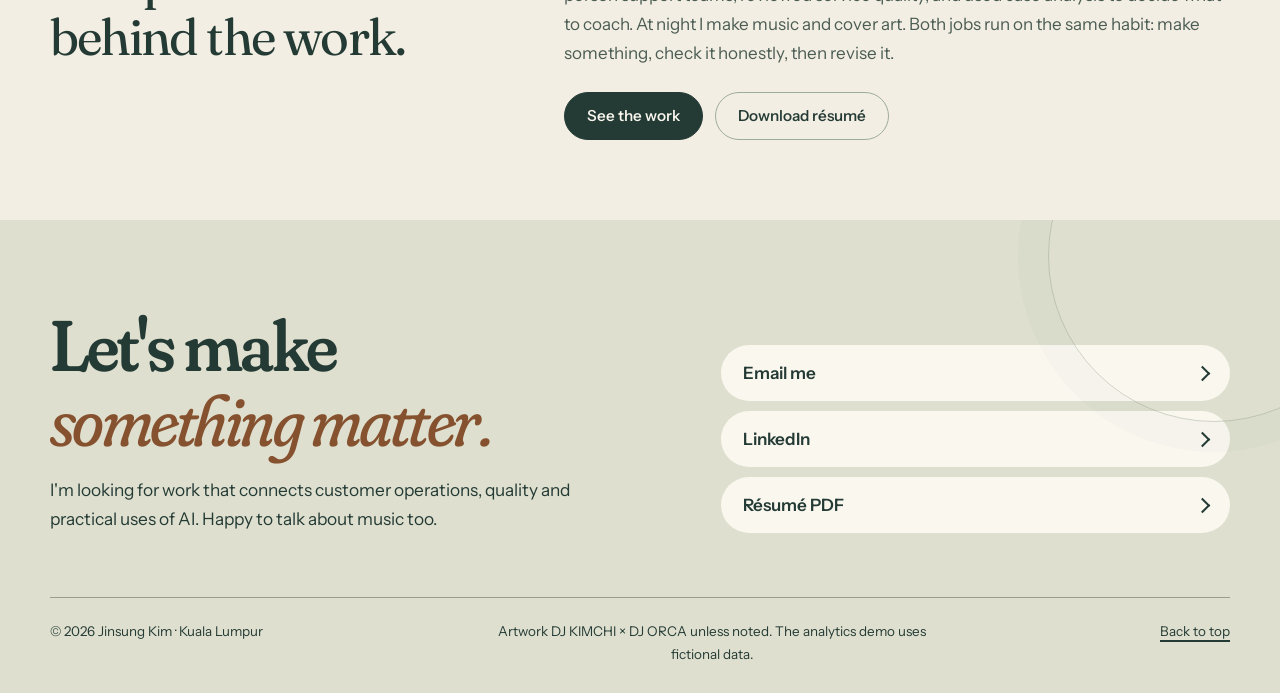
==== commit 830d0d69: "Give career projects and experience their own interactive scenes Add an explicitly synthetic team/ag" ====
--- a/index.html
+++ b/index.html
@@ -16,6 +16,7 @@
 <link rel="stylesheet" href="rich-motion.css?v=1">
 <link rel="stylesheet" href="mobile-motion.css?v=1">
 <link rel="stylesheet" href="scene-motion.css?v=1">
+<link rel="stylesheet" href="career-motion.css?v=1">
 </head>
 <body class="atmosphere-edition">
 <a class="skip-link" href="#main">Skip to content</a>
@@ -85,7 +86,7 @@
         </dl>
         <a class="text-link" href="#demo">Try the method on a synthetic dashboard <span aria-hidden="true">↓</span></a>
       </div>
-      <a class="case-visual demo-preview" href="#demo" aria-label="Open the synthetic KPI demo">
+      <div class="case-visual demo-preview career-console" aria-label="Synthetic KPI comparison">
         <span class="demo-badge">Synthetic data · demo</span>
         <span class="preview-values">
           <span><strong id="preview-csat">—</strong><small>CSAT</small></span>
@@ -93,8 +94,11 @@
           <span><strong id="preview-sla">—</strong><small>SLA</small></span>
         </span>
         <svg id="preview-chart" viewBox="0 0 620 116" role="img" aria-label="Synthetic weekly CSAT; the dashboard below has the full table"></svg>
-        <span class="preview-foot">14 fictional agents · 8 weeks</span>
-      </a>
+        <div class="console-controls" role="group" aria-label="Compare synthetic team and agent data"><button type="button" data-preview-agent="all" aria-pressed="true">All 14 agents</button><button type="button" data-preview-agent="A07" aria-pressed="false">Agent A07</button></div>
+        <p class="console-context" aria-live="polite">Team view · 8 weeks</p>
+        <span class="preview-foot">Fictional data · not employer results</span>
+        <a class="console-link" href="#demo">Explore the full dashboard ↗</a>
+      </div>
     </article>
 
     <article class="case case-flip" aria-labelledby="case2-title">
@@ -109,7 +113,7 @@
           <div><dt>Status</dt><dd>First scheduled run on 28 Oct 2026. No impact claimed yet.</dd></div>
         </dl>
       </div>
-      <figure class="case-visual signal-visual">
+      <figure class="case-visual signal-visual career-flow" data-flow="sources">
         <svg viewBox="0 0 420 270" role="img" aria-labelledby="signal-desc">
           <title id="signal-desc">Diagram: 40 channels feed a step that finds shared themes, which produces a study note at 8 a.m.</title>
           <g class="sig-channels">
@@ -125,6 +129,8 @@
           <path d="M324 98h56M324 112h68M324 126h46M324 140h62M324 154h38" class="sig-lines"/>
           <text x="358" y="198" class="sig-cap">08:00 study note</text>
         </svg>
+        <div class="flow-controls" role="group" aria-label="Explore the signal desk workflow"><button type="button" data-flow-step="sources" aria-pressed="true">Sources</button><button type="button" data-flow-step="themes" aria-pressed="false">Shared themes</button><button type="button" data-flow-step="note" aria-pressed="false">Study note</button></div>
+        <figcaption class="flow-caption" aria-live="polite">Read 40 public Korean crypto and US-stock Telegram channels.</figcaption>
       </figure>
     </article>
 
@@ -340,7 +346,7 @@
 </section>
 </main>
 
-<script src="mobile-motion.js?v=2"></script>
+<script src="mobile-motion.js?v=3"></script>
 <script src="data.js"></script>
 <script src="analytics.js"></script>
 <script src="home.js?v=4"></script>
@@ -350,7 +356,8 @@
 <script src="atmosphere.js?v=3"></script>
 <script src="motion-story.js?v=6"></script>
 <script src="editorial.js?v=1"></script>
-<script src="rich-motion.js?v=2"></script>
+<script src="rich-motion.js?v=3"></script>
 <script src="scene-motion.js?v=1"></script>
+<script src="career-motion.js?v=1"></script>
 </body>
 </html>
--- a/career-motion.css
+++ b/career-motion.css
@@ -0,0 +1,36 @@
+/* Career stages use real existing content and bounded, event-driven motion. */
+#work .case{align-items:start}
+.career-console{background:#203c35!important;color:#f4eedf;padding:32px!important;border:0!important;border-radius:10px;position:relative;overflow:hidden}
+.career-console .demo-badge{color:#c8d6c3;font-size:12px}.career-console .preview-values{margin:24px 0 30px;gap:20px}
+.career-console .preview-values strong{color:#fff4de;font-size:clamp(28px,3vw,43px);font-variant-numeric:tabular-nums;font-family:var(--serif);font-weight:400}
+.career-console .preview-values small{color:#c5d2c1}.career-console #preview-chart{width:100%;height:150px;margin:0 0 22px;overflow:visible}
+.career-console .preview-foot{display:block;color:#c5d2c1;font-size:12px;margin-top:16px}
+.console-controls,.flow-controls{display:flex;gap:8px;flex-wrap:wrap}
+.console-controls button,.flow-controls button{min-height:44px;padding:9px 17px;border:1px solid #819782;border-radius:5px;background:transparent;color:inherit;font:inherit;font-size:13px;cursor:pointer}
+.console-controls button[aria-pressed=true]{color:#203c35;background:#e6c398;border-color:#e6c398}.console-controls button:hover{border-color:#f4e3bd}
+.console-context{font-size:14px;line-height:1.5;color:#e4eadb;min-height:3em;margin:16px 0 0}
+.console-link{display:inline-block;color:#e8c598;border-bottom:1px solid #9e956f;padding:5px 0;margin-top:17px;font-size:13px}
+.career-console:after{display:none!important}
+.career-flow{padding:28px!important;background:#e0e7d8!important;border:0!important;border-radius:10px;overflow:hidden}
+.career-flow svg{width:100%;display:block;margin-bottom:22px}.career-flow .sig-flow{animation:none!important;stroke:#8d593c;stroke-width:2.5}
+.flow-controls{border-top:1px solid #b6c3ae;padding-top:20px}.flow-controls button{border-color:#a4b69d;color:#254638}
+.flow-controls button[aria-pressed=true]{background:#294a3d;color:#f6f1e1;border-color:#294a3d}
+.flow-caption{color:#2d4b3a;font-size:15px;line-height:1.6;min-height:5em;margin-top:18px}
+.career-flow .sig-channels rect,.career-flow .sig-core,.career-flow .sig-note{transition:fill .25s ease}
+.career-flow[data-flow=sources] .sig-channels rect{fill:#d0ae7d}.career-flow[data-flow=themes] .sig-core{fill:#d0ae7d}.career-flow[data-flow=note] .sig-note{fill:#d0ae7d}
+.experience-layout{display:grid;grid-template-columns:minmax(220px,.8fr) minmax(0,1.65fr);gap:70px;align-items:start}
+.career-chapters{position:sticky;top:calc(var(--nav-height,72px) + 35px);padding:10px 0 30px;color:#244b3b}
+.career-year{font:400 clamp(55px,6vw,84px)/1.05 var(--serif);letter-spacing:-.035em;margin:0 0 24px;font-variant-numeric:lining-nums}
+.career-company{font-size:23px;margin:0 0 8px;line-height:1.2}.career-role{font-size:14px;line-height:1.5;min-height:3em;max-width:24ch}
+.career-chapter-links{display:flex;flex-direction:column;gap:0;margin-top:28px;border-top:1px solid #adbdab}
+.career-chapter-links a{min-height:48px;display:flex;align-items:center;justify-content:space-between;border-bottom:1px solid #adbdab;text-decoration:none;color:#42624f;font-size:14px;padding:9px 5px}
+.career-chapter-links a[aria-current=true]{color:#1e3d2e;background:#f2ecdb}.career-chapter-links a span{font-size:12px}
+.experience-layout .experience-row{display:block;padding:34px 28px!important;border:0;border-top:1px solid #aebba5;position:relative;isolation:isolate;scroll-margin-top:40px}
+.experience-layout .experience-row:before{display:none}.experience-layout .experience-row:after{content:'';position:absolute;inset:0;z-index:-1;background:#f5efdf;opacity:0;transition:opacity .45s}
+.experience-layout .experience-row.is-current:after{opacity:1}
+.experience-layout .experience-org{font-size:15px;margin-bottom:24px}.experience-layout .experience-org small{display:block;margin-top:7px;font-size:12px}
+.experience-layout .experience-detail h3{font-family:var(--serif);font-weight:400;font-size:clamp(26px,2.9vw,39px);line-height:1.15;margin:0 0 18px}
+.experience-layout .experience-detail h3.subrole{font-size:25px;margin-top:28px}.experience-layout .experience-detail p{font-size:16px;line-height:1.75}
+@media(max-width:760px){.career-console,.career-flow{padding:24px 20px!important}.career-console .preview-values{gap:12px}.career-console .preview-values strong{font-size:30px}.career-console #preview-chart{height:140px}.experience-layout{display:block}.career-chapters{top:var(--nav-height,104px);z-index:10;background:#e5e9df;padding:8px 0 0;border-bottom:1px solid #a9b7a2}.career-year,.career-company,.career-role{display:none}.career-chapter-links{margin:0;display:grid;grid-template-columns:repeat(5,1fr);border:0;gap:2px}.career-chapter-links a{justify-content:center;min-height:48px;padding:8px 3px;font-size:13px;border:0}.career-chapter-links a span{display:none}.experience-layout .experience-row{padding:30px 12px!important;scroll-margin-top:70px}.experience-layout .experience-detail h3{font-size:31px}.flow-caption{min-height:6em}}
+@media(prefers-reduced-motion:reduce){.experience-row:after,.career-flow *{transition:none!important}}
+@media(max-width:760px){.career-console #preview-chart text{font-size:18px}}
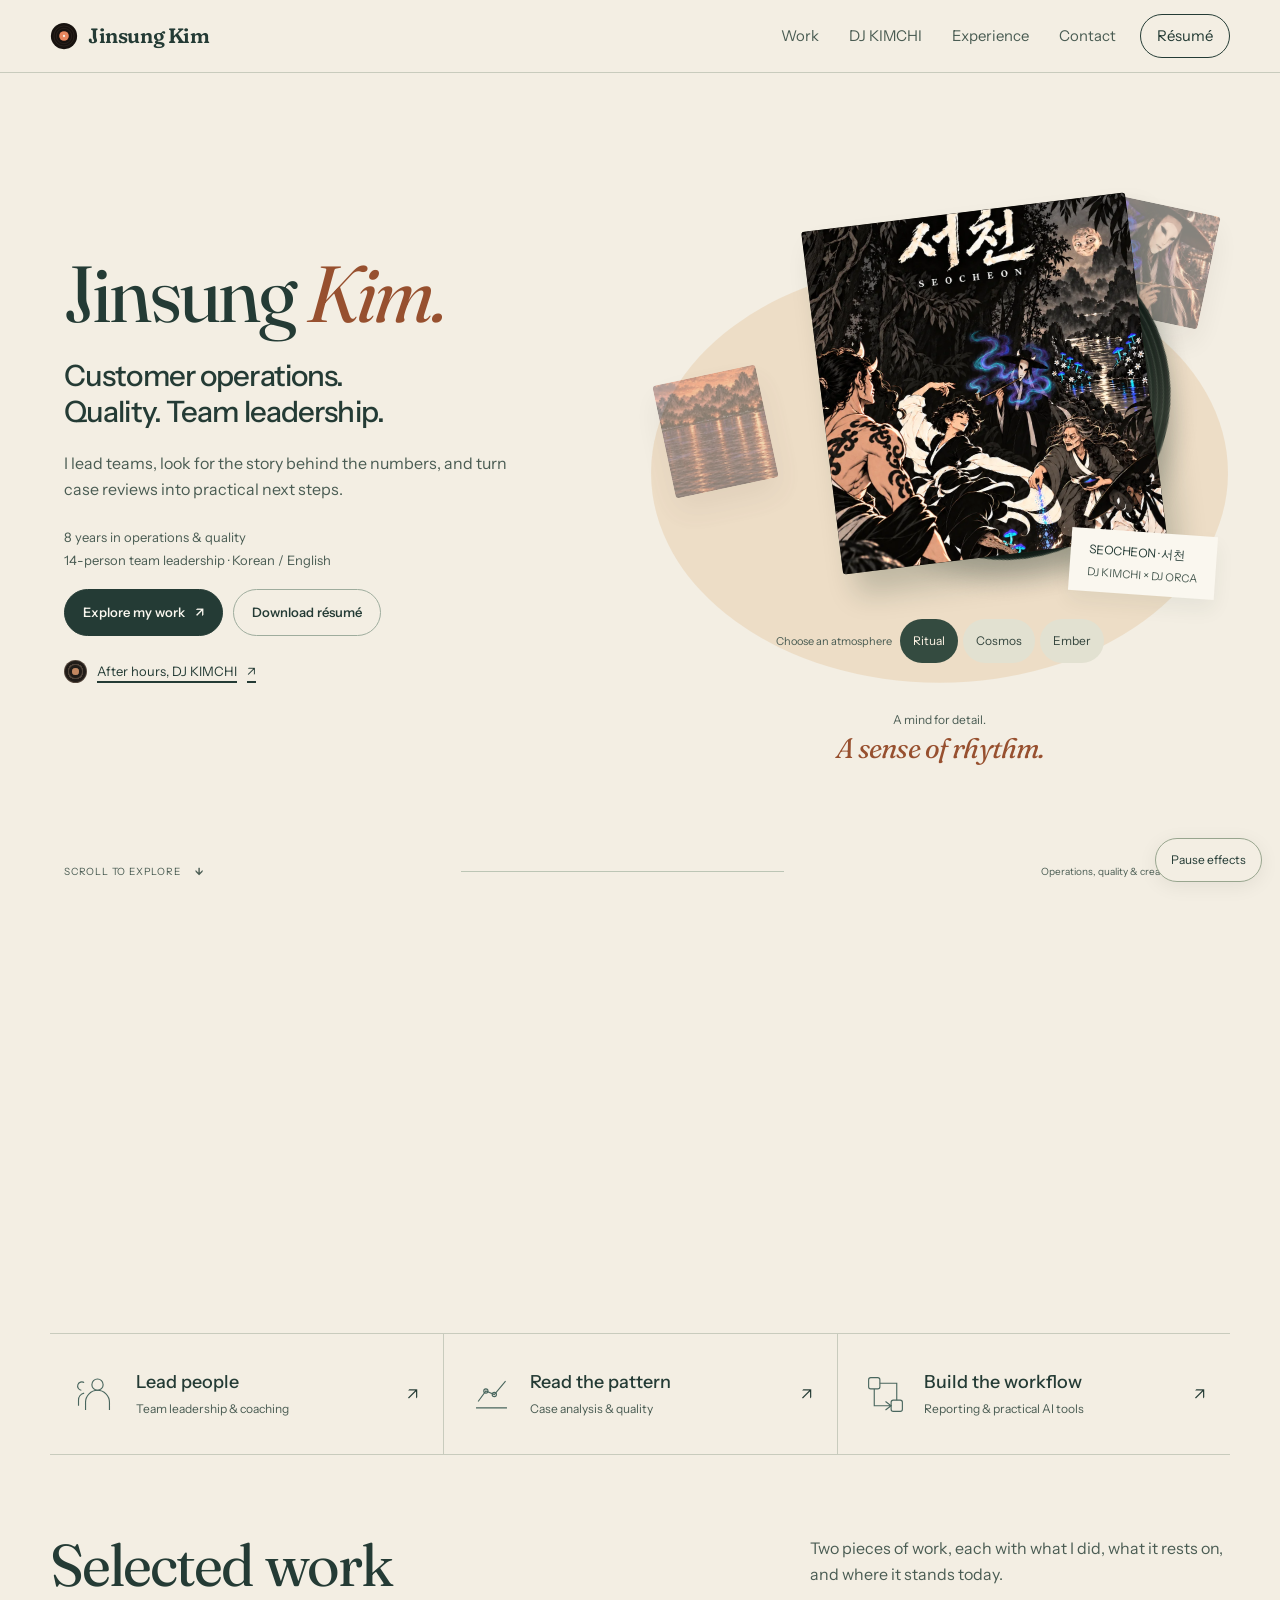
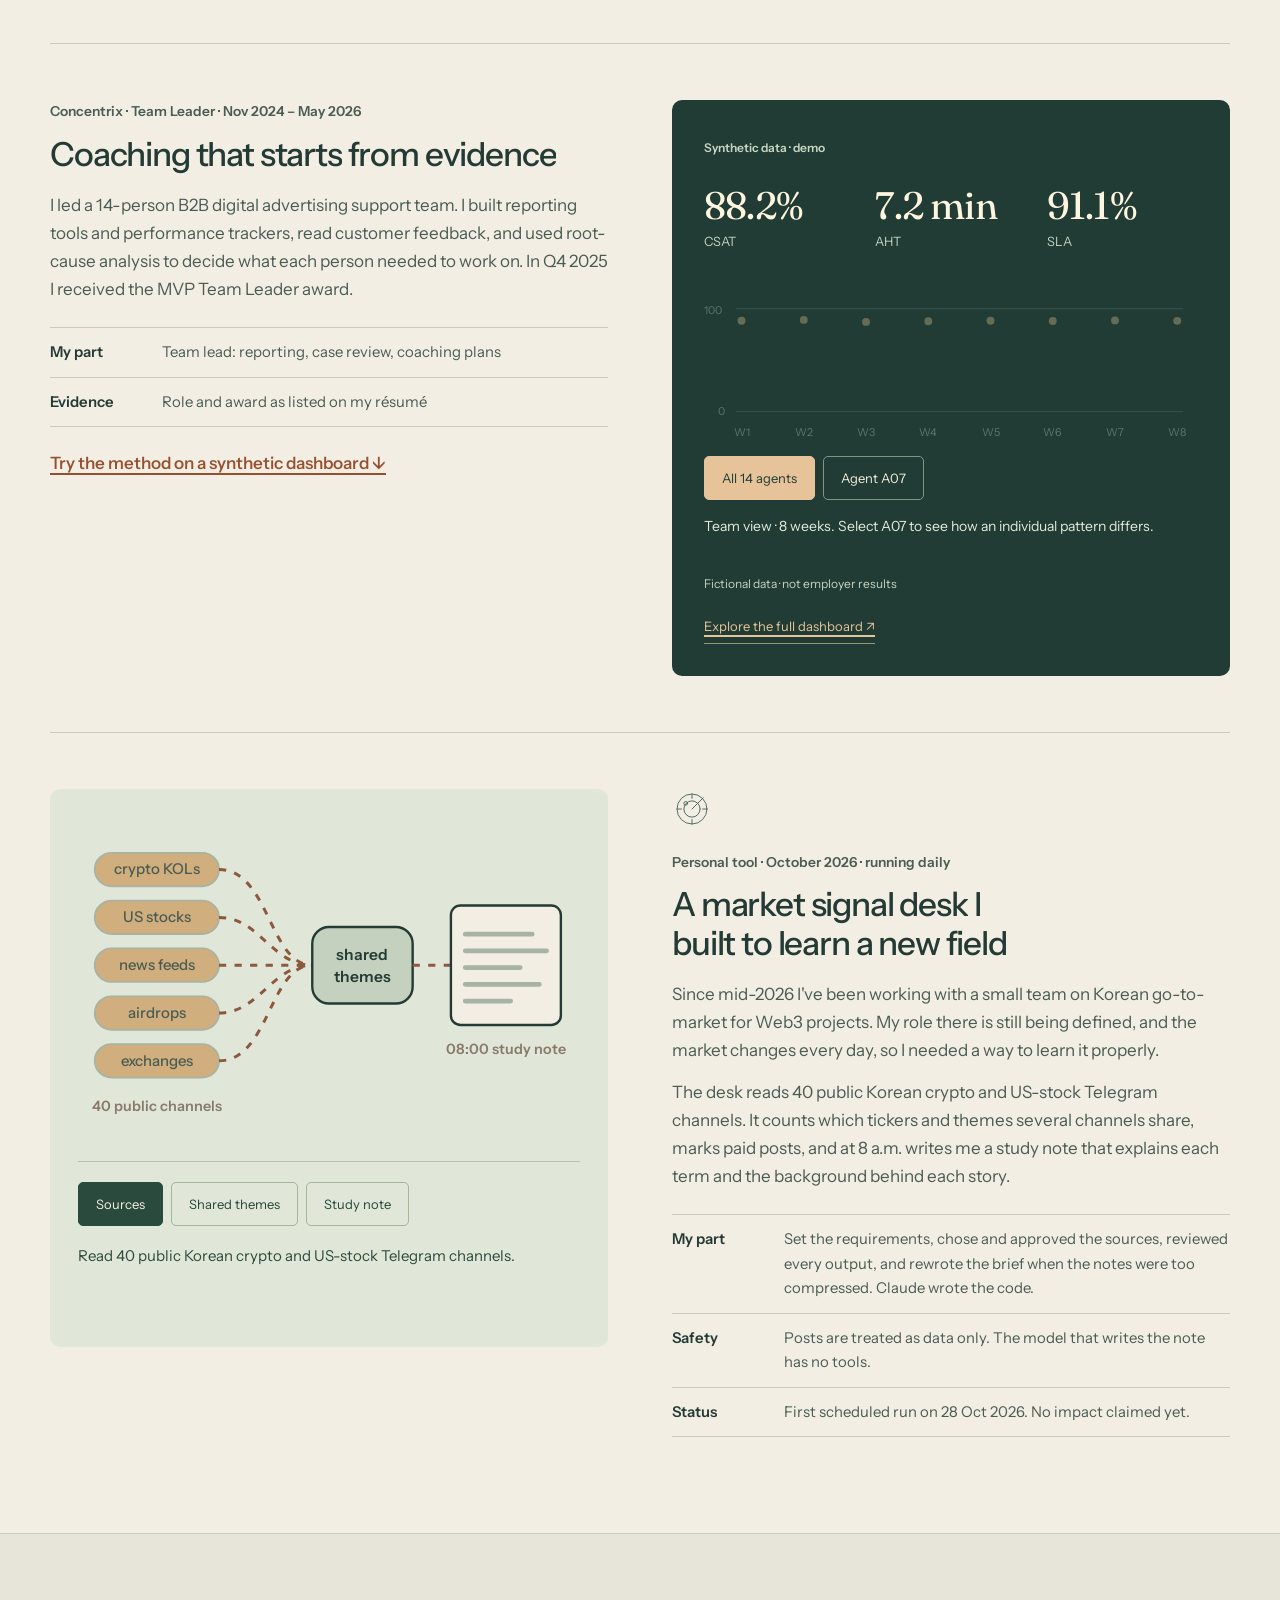
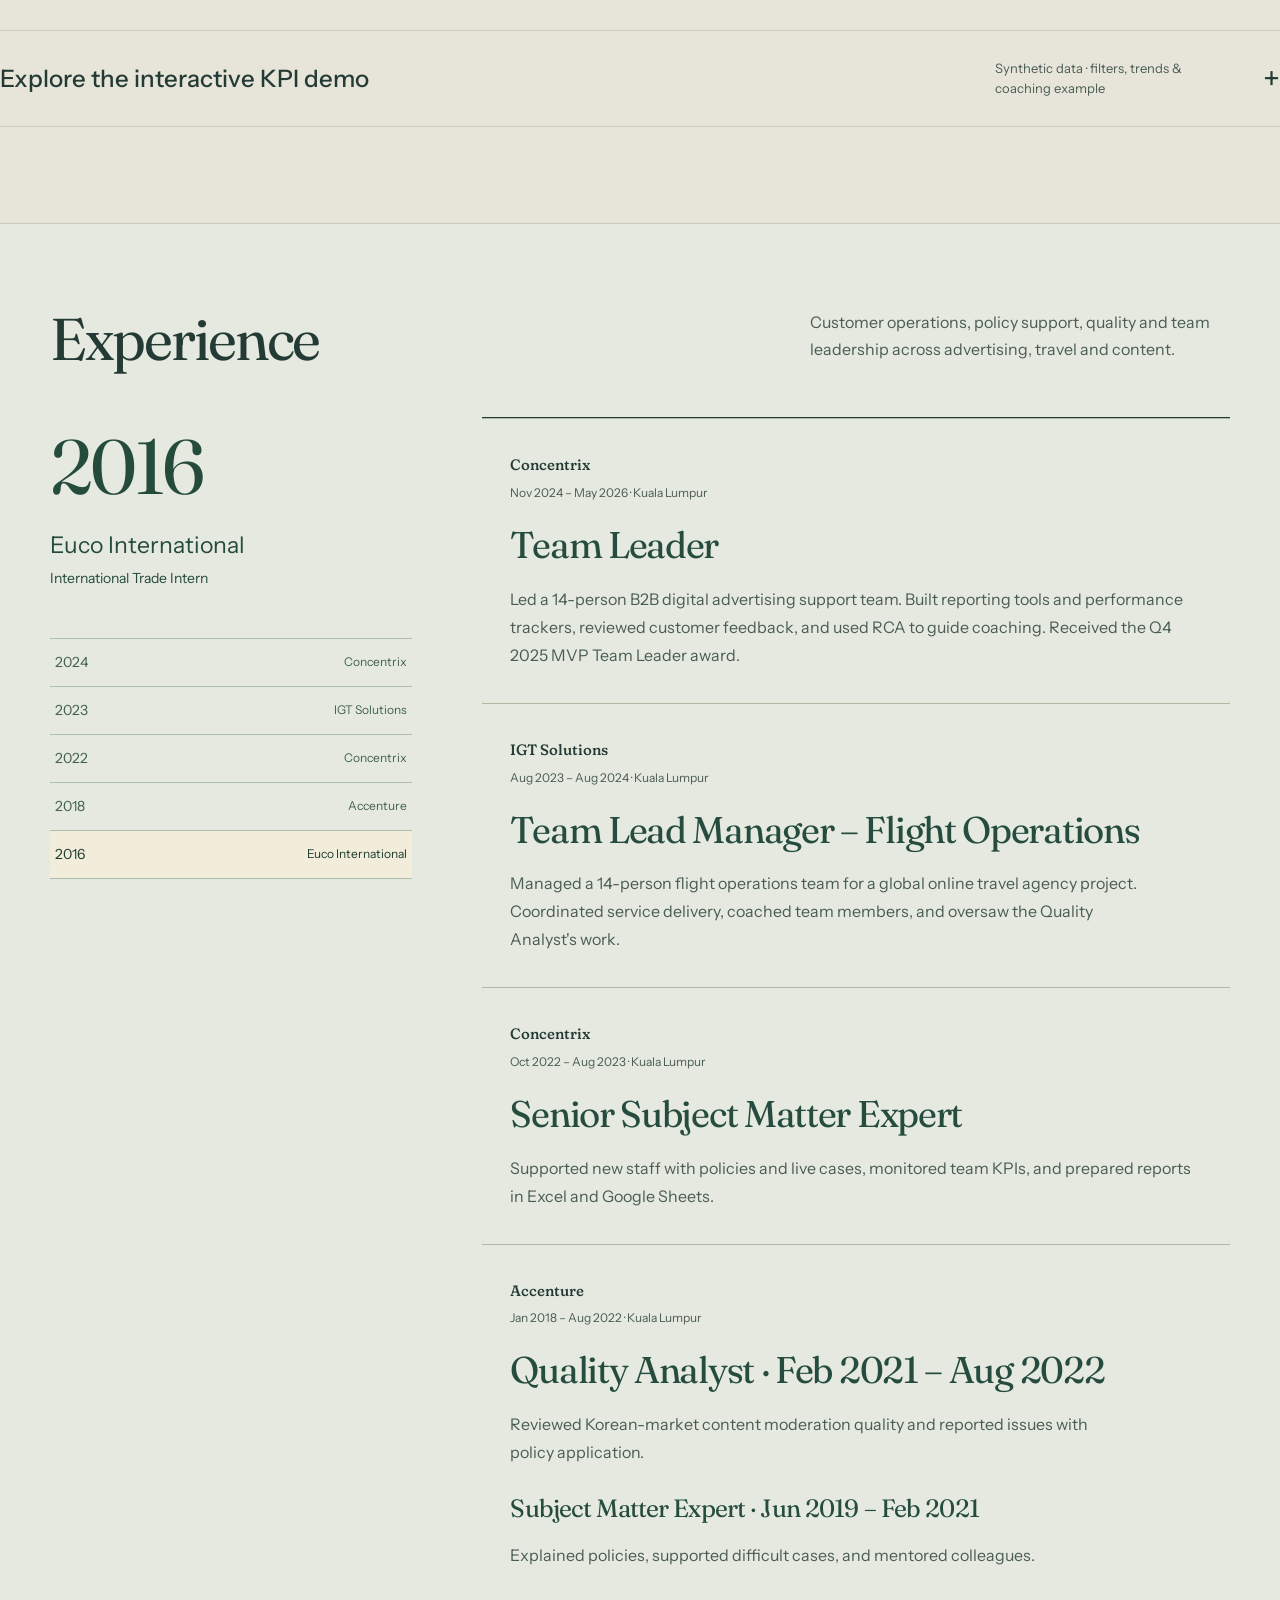
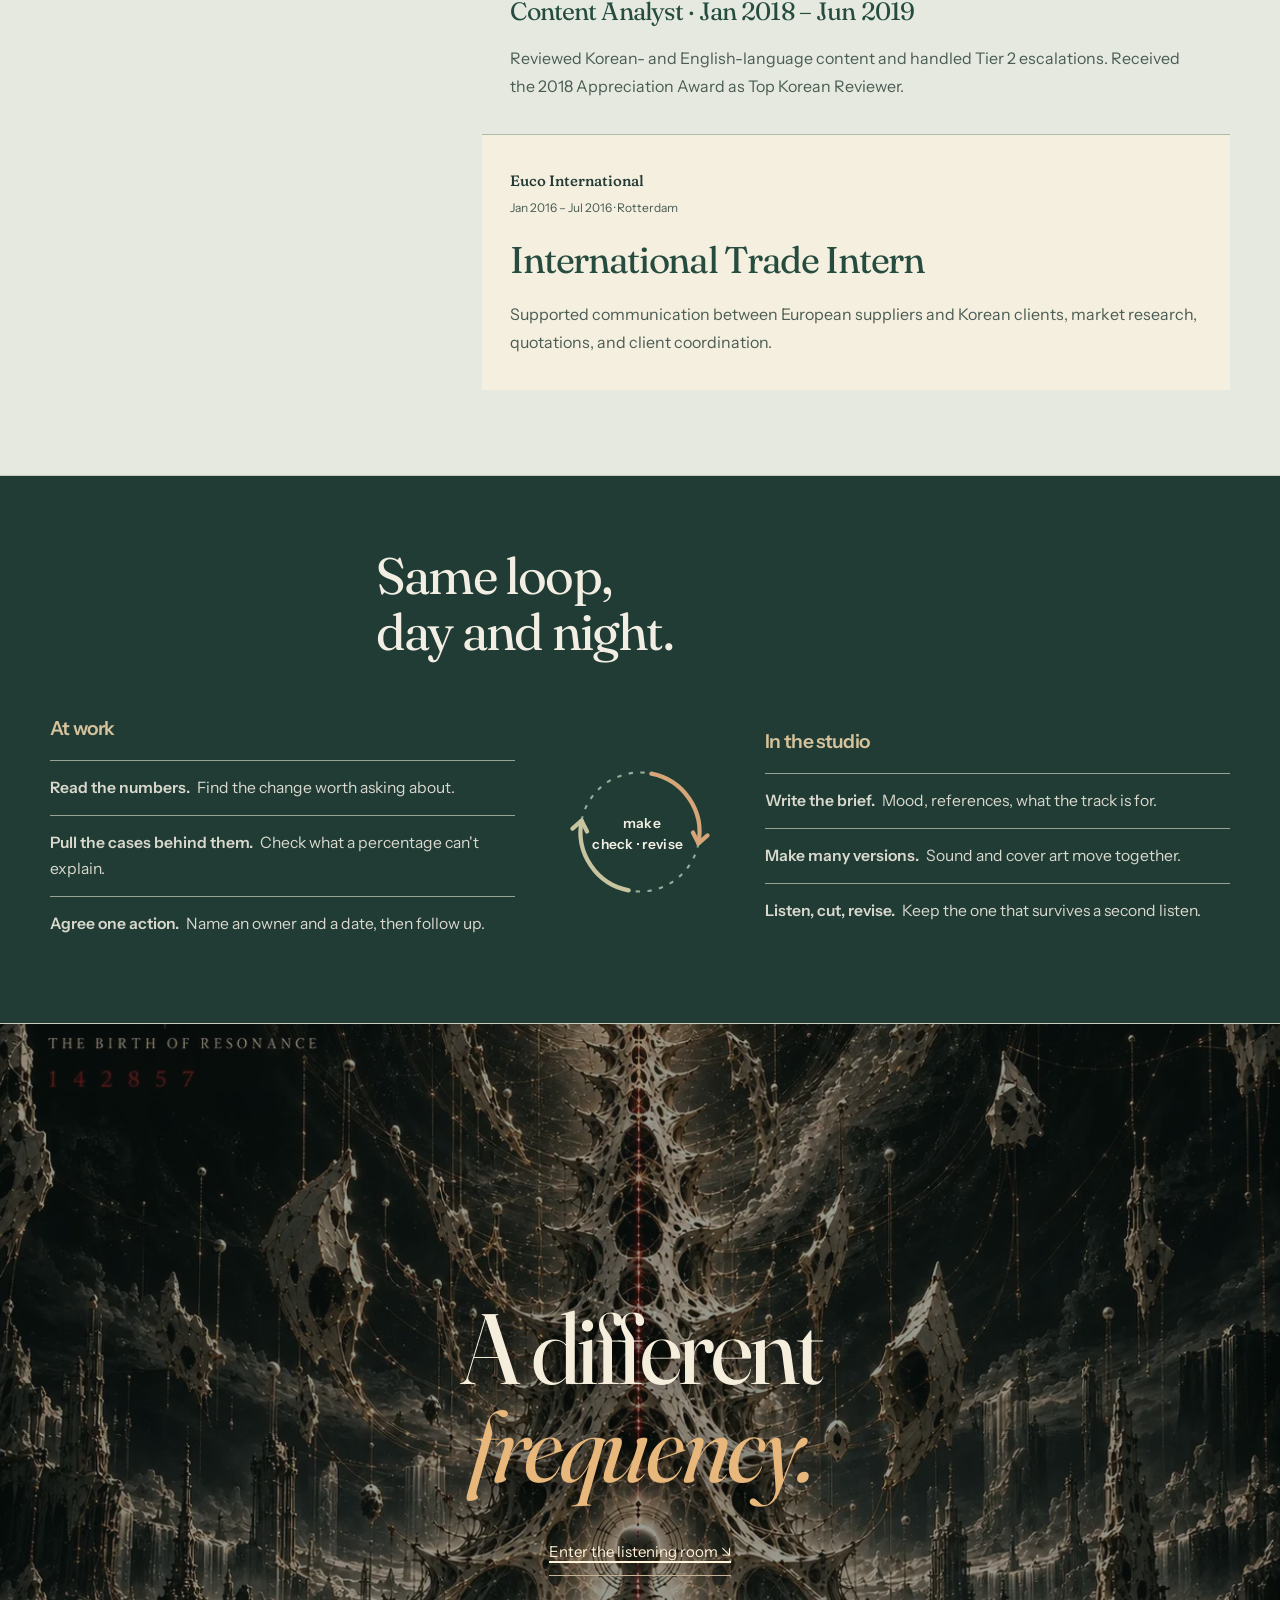
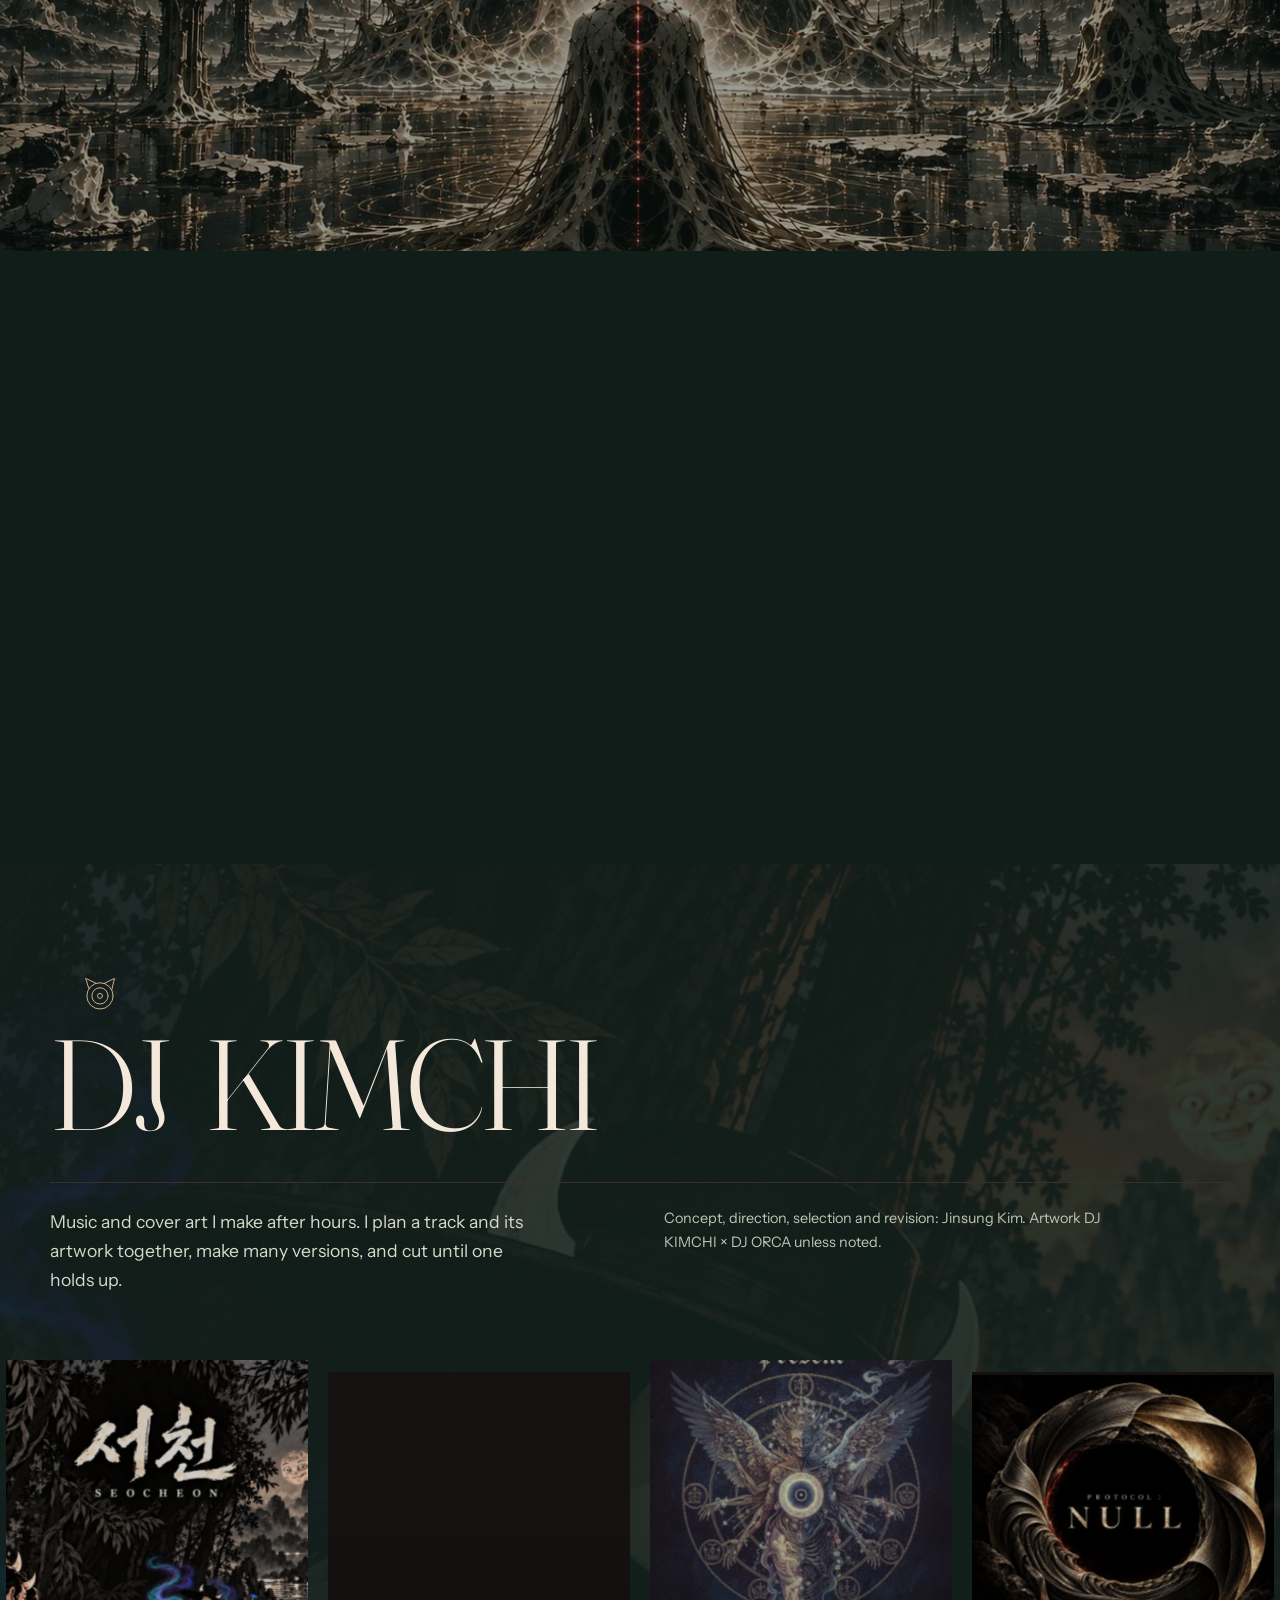
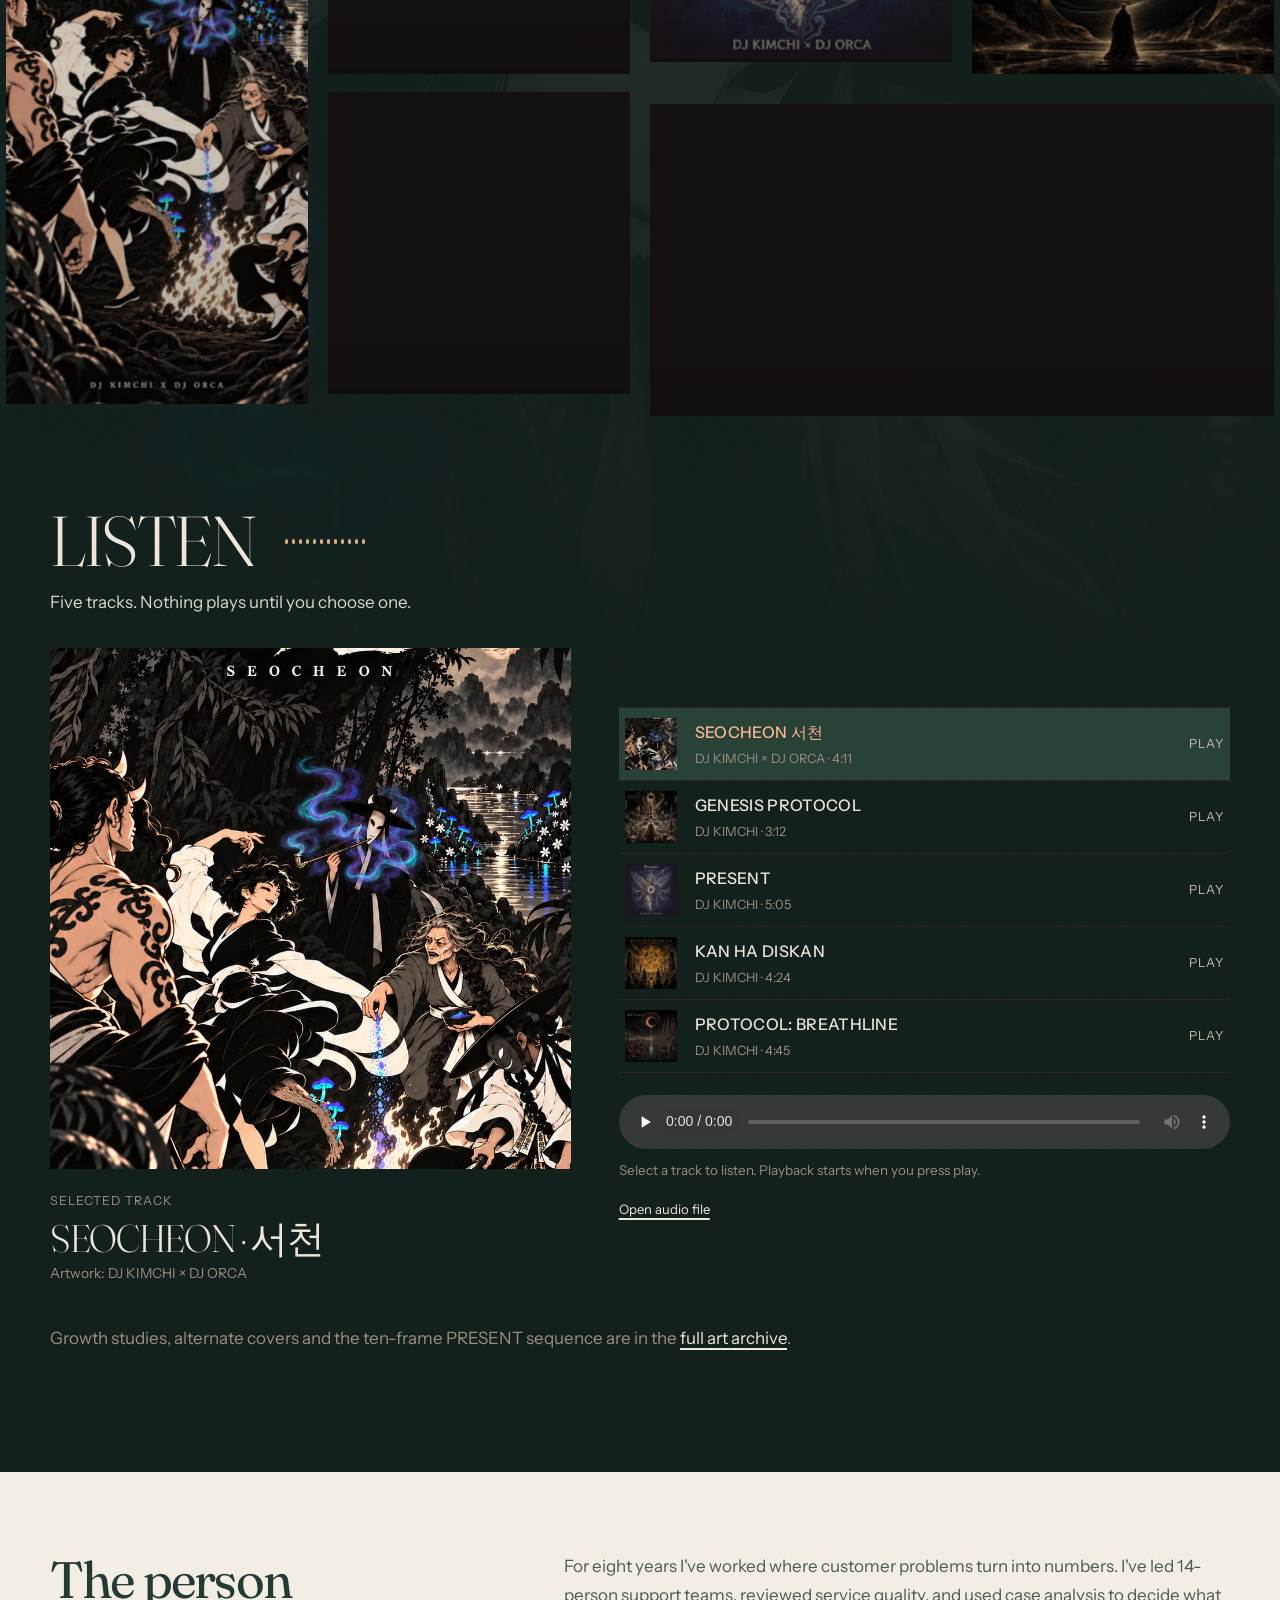
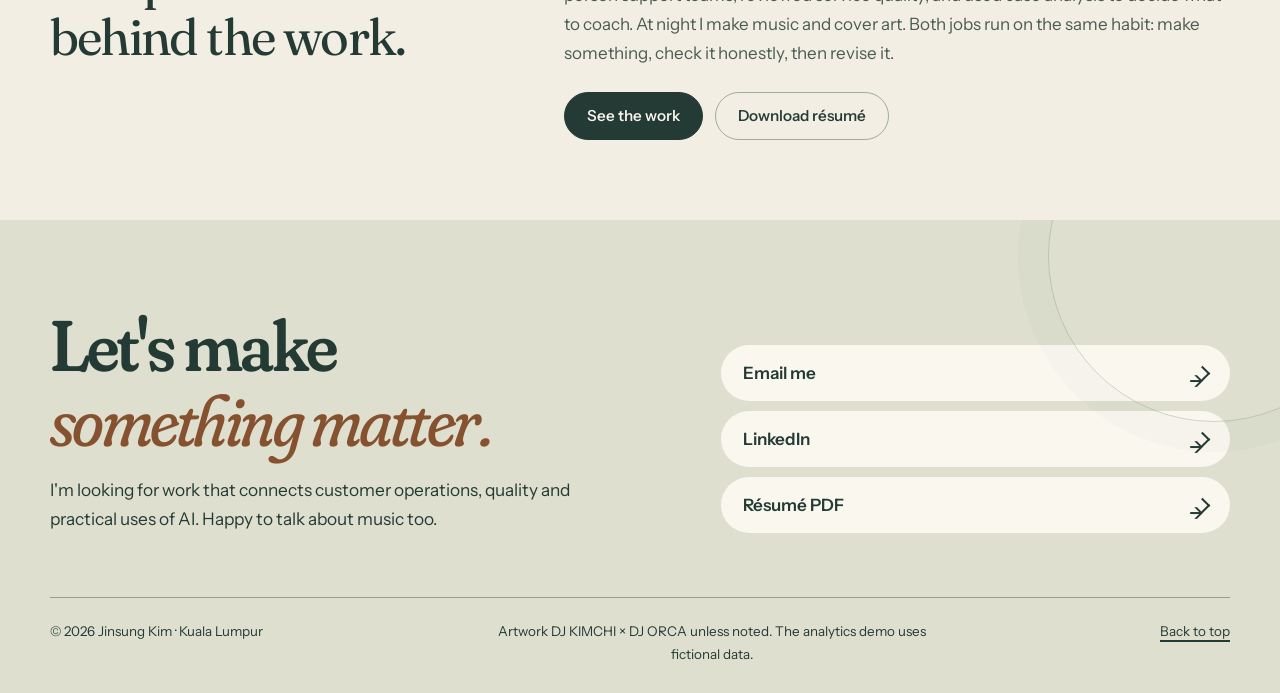
==== commit 92c13aa3: "Finish responsive portfolio motion and feature Seocheon first Add bounded career title and diagram a" ====
--- a/index.html
+++ b/index.html
@@ -14,9 +14,10 @@
 <link rel="stylesheet" href="atmosphere.css?v=3">
 <link rel="stylesheet" href="motion-story.css?v=5">
 <link rel="stylesheet" href="rich-motion.css?v=1">
-<link rel="stylesheet" href="mobile-motion.css?v=1">
-<link rel="stylesheet" href="scene-motion.css?v=1">
+<link rel="stylesheet" href="mobile-motion.css?v=3">
+<link rel="stylesheet" href="scene-motion.css?v=2">
 <link rel="stylesheet" href="career-motion.css?v=1">
+<link rel="stylesheet" href="craft-motion.css?v=1">
 </head>
 <body class="atmosphere-edition">
 <a class="skip-link" href="#main">Skip to content</a>
@@ -28,10 +29,10 @@
       <img src="assets/jk-mark.svg" alt="" width="28" height="28">Jinsung Kim
     </a>
     <nav class="nav-links" aria-label="Main navigation">
-      <a href="#work" data-label="Work">Work</a>
-      <a href="#listen" data-label="DJ KIMCHI">DJ KIMCHI</a>
-      <a href="#experience" data-label="Experience">Experience</a>
-      <a href="#contact" data-label="Contact">Contact</a>
+      <a href="#work" data-label="Work" aria-label="Work">Work</a>
+      <a href="#listen" data-label="DJ KIMCHI" aria-label="DJ KIMCHI">DJ KIMCHI</a>
+      <a href="#experience" data-label="Experience" aria-label="Experience">Experience</a>
+      <a href="#contact" data-label="Contact" aria-label="Contact">Contact</a>
       <a class="nav-resume" href="assets/Jinsung_Kim_Resume.pdf" download>Résumé</a>
     </nav>
   </div>
@@ -283,20 +284,20 @@
     <p class="world-note">Five tracks. Nothing plays until you choose one.</p>
     <div class="music-player" data-music-player>
       <figure class="now-playing">
-        <img class="now-cover" data-now-cover src="assets/art/present-engraved-exploration-800.webp" alt="PRESENT cover artwork" width="1254" height="1254" loading="lazy">
-        <figcaption><span class="now-label">Selected track</span><h3 data-now-title>PRESENT</h3><p data-now-credit>Artwork: DJ KIMCHI × DJ ORCA</p></figcaption>
+        <img class="now-cover" data-now-cover src="assets/art/seocheon-cover.webp" alt="SEOCHEON cover artwork" width="1254" height="1254" loading="lazy">
+        <figcaption><span class="now-label">Selected track</span><h3 data-now-title>SEOCHEON · 서천</h3><p data-now-credit>Artwork: DJ KIMCHI × DJ ORCA</p></figcaption>
       </figure>
       <div class="music-controls">
         <ol class="track-list" aria-label="Selected DJ KIMCHI tracks">
+          <li><button class="track-row" type="button" data-track="seocheon" data-title="SEOCHEON · 서천" data-src="assets/audio/seocheon.m4a" data-cover="assets/art/seocheon-cover.webp" data-credit="DJ KIMCHI × DJ ORCA" aria-label="Play SEOCHEON · 서천"><img src="assets/art/seocheon-cover-thumb.webp" alt="" width="48" height="48" loading="lazy"><span><span class="track-name">SEOCHEON <span lang="ko">서천</span></span><span class="track-subtitle">DJ KIMCHI × DJ ORCA · 4:11</span></span><span class="track-action" data-track-action aria-hidden="true">Play</span></button></li>
+          <li><button class="track-row" type="button" data-track="genesis-protocol" data-title="GENESIS PROTOCOL" data-src="assets/audio/genesis-protocol.m4a" data-cover="assets/art/genesis-protocol-800.webp" data-credit="DJ KIMCHI × DJ ORCA" aria-label="Play GENESIS PROTOCOL"><img src="assets/art/genesis-protocol-thumb.webp" alt="" width="48" height="48" loading="lazy"><span><span class="track-name">GENESIS PROTOCOL</span><span class="track-subtitle">DJ KIMCHI · 3:12</span></span><span class="track-action" data-track-action aria-hidden="true">Play</span></button></li>
           <li><button class="track-row" type="button" data-track="present" data-title="PRESENT" data-src="assets/audio/present.m4a" data-cover="assets/art/present-engraved-exploration-800.webp" data-credit="DJ KIMCHI × DJ ORCA" aria-label="Play PRESENT"><img src="assets/art/present-engraved-exploration-thumb.webp" alt="" width="48" height="48" loading="lazy"><span><span class="track-name">PRESENT</span><span class="track-subtitle">DJ KIMCHI · 5:05</span></span><span class="track-action" data-track-action aria-hidden="true">Play</span></button></li>
-          <li><button class="track-row" type="button" data-track="genesis-protocol" data-title="GENESIS PROTOCOL" data-src="assets/audio/genesis-protocol.m4a" data-cover="assets/art/genesis-protocol-800.webp" data-credit="DJ KIMCHI × DJ ORCA" aria-label="Play GENESIS PROTOCOL"><img src="assets/art/genesis-protocol-thumb.webp" alt="" width="48" height="48" loading="lazy"><span><span class="track-name">GENESIS PROTOCOL</span><span class="track-subtitle">DJ KIMCHI · 3:12</span></span><span class="track-action" data-track-action aria-hidden="true">Play</span></button></li>
+          <li><button class="track-row" type="button" data-track="kan-ha-diskan" data-title="KAN HA DISKAN" data-src="assets/audio/kan-ha-diskan.m4a" data-cover="assets/art/kan-ha-diskan-800.webp" data-credit="DJ KIMCHI" aria-label="Play KAN HA DISKAN"><img src="assets/art/kan-ha-diskan-thumb.webp" alt="" width="48" height="48" loading="lazy"><span><span class="track-name">KAN HA DISKAN</span><span class="track-subtitle">DJ KIMCHI · 4:24</span></span><span class="track-action" data-track-action aria-hidden="true">Play</span></button></li>
           <li><button class="track-row" type="button" data-track="protocol-breathline" data-title="PROTOCOL: BREATHLINE" data-src="assets/audio/protocol-breathline.m4a" data-cover="assets/art/protocol-breathline-800.webp" data-credit="DJ KIMCHI × DJ ORCA" aria-label="Play PROTOCOL: BREATHLINE"><img src="assets/art/protocol-breathline-thumb.webp" alt="" width="48" height="48" loading="lazy"><span><span class="track-name">PROTOCOL: BREATHLINE</span><span class="track-subtitle">DJ KIMCHI · 4:45</span></span><span class="track-action" data-track-action aria-hidden="true">Play</span></button></li>
-          <li><button class="track-row" type="button" data-track="kan-ha-diskan" data-title="KAN HA DISKAN" data-src="assets/audio/kan-ha-diskan.m4a" data-cover="assets/art/kan-ha-diskan-800.webp" data-credit="DJ KIMCHI" aria-label="Play KAN HA DISKAN"><img src="assets/art/kan-ha-diskan-thumb.webp" alt="" width="48" height="48" loading="lazy"><span><span class="track-name">KAN HA DISKAN</span><span class="track-subtitle">DJ KIMCHI · 4:24</span></span><span class="track-action" data-track-action aria-hidden="true">Play</span></button></li>
-          <li><button class="track-row" type="button" data-track="seocheon" data-title="SEOCHEON · 서천" data-src="assets/audio/seocheon.m4a" data-cover="assets/art/seocheon-cover.webp" data-credit="DJ KIMCHI × DJ ORCA" aria-label="Play SEOCHEON · 서천"><img src="assets/art/seocheon-cover-thumb.webp" alt="" width="48" height="48" loading="lazy"><span><span class="track-name">SEOCHEON <span lang="ko">서천</span></span><span class="track-subtitle">DJ KIMCHI × DJ ORCA · 4:11</span></span><span class="track-action" data-track-action aria-hidden="true">Play</span></button></li>
         </ol>
-        <audio controls preload="none" src="assets/audio/present.m4a" aria-label="PRESENT audio player">Your browser does not support audio playback.</audio>
+        <audio controls preload="none" src="assets/audio/seocheon.m4a" aria-label="SEOCHEON audio player">Your browser does not support audio playback.</audio>
         <p class="playback-status" data-playback-status role="status" aria-live="polite">Select a track to listen. Playback starts when you press play.</p>
-        <a class="audio-file-link" data-audio-link href="assets/audio/present.m4a">Open audio file</a>
+        <a class="audio-file-link" data-audio-link href="assets/audio/seocheon.m4a">Open audio file</a>
       </div>
     </div>
     <p class="listen-foot">Growth studies, alternate covers and the ten-frame PRESENT sequence are in the <a href="dj-kimchi.html">full art archive</a>.</p>
@@ -357,7 +358,8 @@
 <script src="motion-story.js?v=6"></script>
 <script src="editorial.js?v=1"></script>
 <script src="rich-motion.js?v=3"></script>
-<script src="scene-motion.js?v=1"></script>
+<script src="scene-motion.js?v=2"></script>
 <script src="career-motion.js?v=1"></script>
+<script src="craft-motion.js?v=1"></script>
 </body>
 </html>
--- a/mobile-motion.css
+++ b/mobile-motion.css
@@ -13,3 +13,9 @@
 .mobile-motion .case-visual:after{display:none}
 .mobile-motion .kpi-card{animation:none!important;opacity:1;transform:none}
 @media(prefers-reduced-motion:reduce){.mobile-cord{opacity:1;transform:none}}
+
+/* Keep mobile menu jumps short; finger scrolling and scene motion stay native. */
+html.mobile-motion{scroll-behavior:auto}
+
+/* Preserve every navigation target on narrow phones without horizontal overflow. */
+@media(max-width:360px){html.mobile-motion .nav-links{width:100%;margin:0;gap:0}html.mobile-motion .nav-links a{font-size:12px;padding:0 4px}html.mobile-motion .nav-links .nav-resume{padding:0 7px;margin-left:0}}
--- a/scene-motion.css
+++ b/scene-motion.css
@@ -16,7 +16,7 @@
 .gate-copy h2{font:400 clamp(54px,7.8vw,112px)/.98 var(--serif);letter-spacing:-.035em;margin:0 0 36px;text-shadow:0 4px 24px #0007}
 .gate-copy h2 em{font-weight:400;color:#e7b77b}
 .gate-copy a{color:#fff3da;border-bottom:1px solid #c5b497;padding:10px 0;font-size:15px}
-.gate-door{position:absolute;inset:0 auto 0 0;width:50.05%;z-index:2;pointer-events:none;background-image:linear-gradient(#0e1f1933,#0e1f1966),url('assets/art/seocheon-cover.webp');background-size:200% 100%,200% auto;background-position:center,left 38%;background-repeat:no-repeat;background-color:#15221b;box-shadow:8px 0 24px #0005;will-change:transform}
+.gate-door{position:absolute;inset:0 auto 0 0;width:50.05%;z-index:2;pointer-events:none;background-image:linear-gradient(#0e1f1933,#0e1f1966),url('assets/art/seocheon-cover.webp');background-size:200% 100%,200% auto;background-position:center,left 38%;background-repeat:no-repeat;background-color:#15221b;box-shadow:8px 0 24px #0005;will-change:auto}
 .door-right{left:auto;right:0;background-position:center,right 38%;box-shadow:-8px 0 24px #0005}
 .gate-invitation{position:absolute;z-index:3;bottom:9%;left:0;width:100%;text-align:center;color:#fff3dc;font-size:14px;pointer-events:none;text-shadow:0 2px 15px #000}
 .gate-invitation em{display:block;font:400 clamp(30px,4vw,52px)/1.2 var(--serif);margin-top:8px}
@@ -35,3 +35,6 @@
 .gate-pin:focus-within .door-left{transform:translateX(-103%)!important}
 .gate-pin:focus-within .door-right{transform:translateX(103%)!important}
 .gate-pin:focus-within .gate-invitation{opacity:0!important}
+
+.scene-gate.scene-active .gate-door{will-change:transform}
+html.effects-paused .gate-door{will-change:auto}
--- a/craft-motion.css
+++ b/craft-motion.css
@@ -0,0 +1,16 @@
+/* Editorial motion: words unfold, source signals converge, record sleeves settle. */
+.folio-word-window{display:inline-block;overflow:hidden;vertical-align:bottom;padding-bottom:.12em;margin-bottom:-.12em}
+.folio-word{display:inline-block;transform-origin:0 100%}
+.career-route a{position:relative}
+.career-route a:after{content:'';position:absolute;left:0;bottom:0;width:100%;height:2px;background:#9e553d;transform:scaleX(0);transform-origin:left;transition:transform .35s cubic-bezier(.16,1,.3,1)}
+.career-route a:hover:after,.career-route a:focus-visible:after{transform:scaleX(1)}
+.signal-packet{fill:#ae5638;stroke:#f8eddb;stroke-width:1.5;opacity:0;pointer-events:none}
+.now-playing{perspective:900px}
+.now-cover{transform-origin:15% 50%;backface-visibility:hidden}
+.track-row .track-action{transition:transform .2s ease}
+.track-row:hover .track-action,.track-row:focus-visible .track-action{transform:translateX(3px)}
+.contact-links a{overflow:hidden}
+.contact-links a:after{content:'↗';display:inline-block;margin-left:12px;transition:transform .3s cubic-bezier(.16,1,.3,1)}
+.contact-links a:hover:after,.contact-links a:focus-visible:after{transform:translate(4px,-4px)}
+@media(prefers-reduced-motion:reduce){.career-route a:after,.track-row .track-action,.contact-links a:after{transition:none;transform:none}.signal-packet{display:none}}
+html.effects-paused .career-route a:after,html.effects-paused .track-row .track-action,html.effects-paused .contact-links a:after{transition:none}
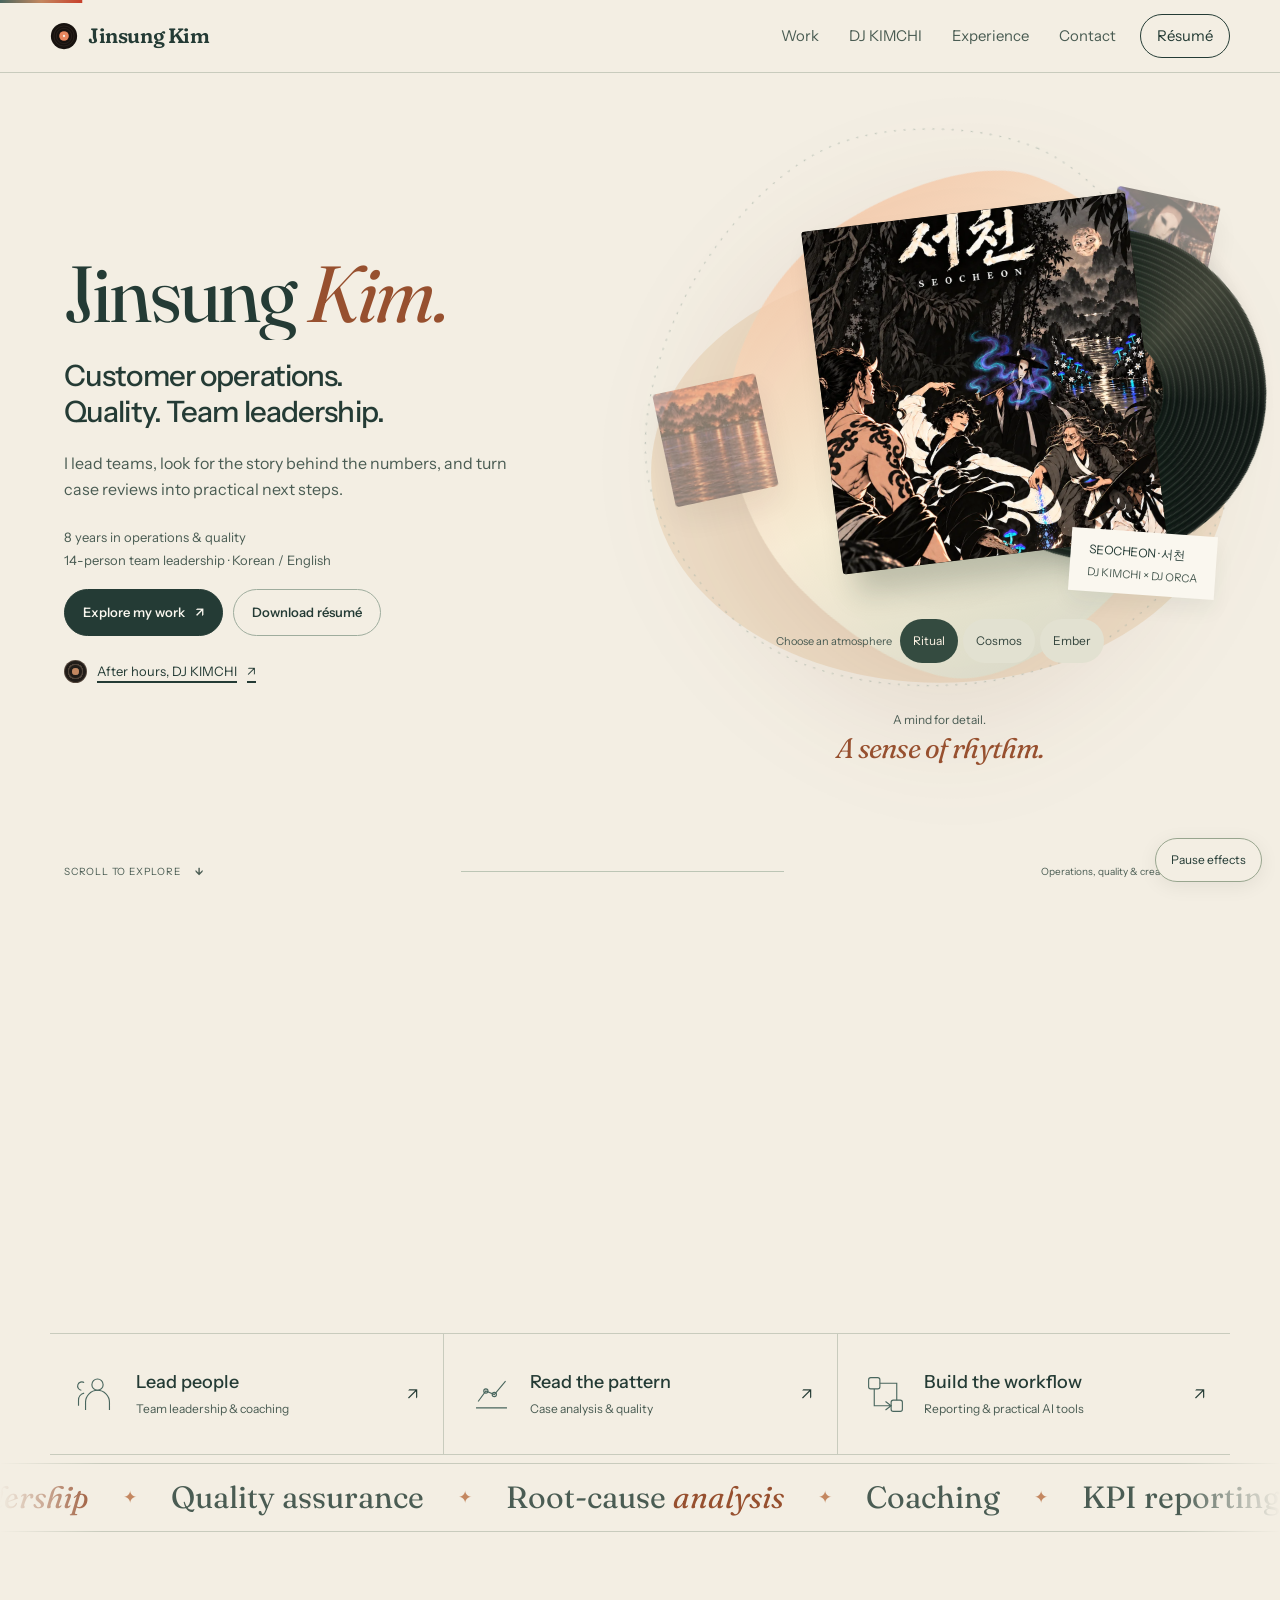
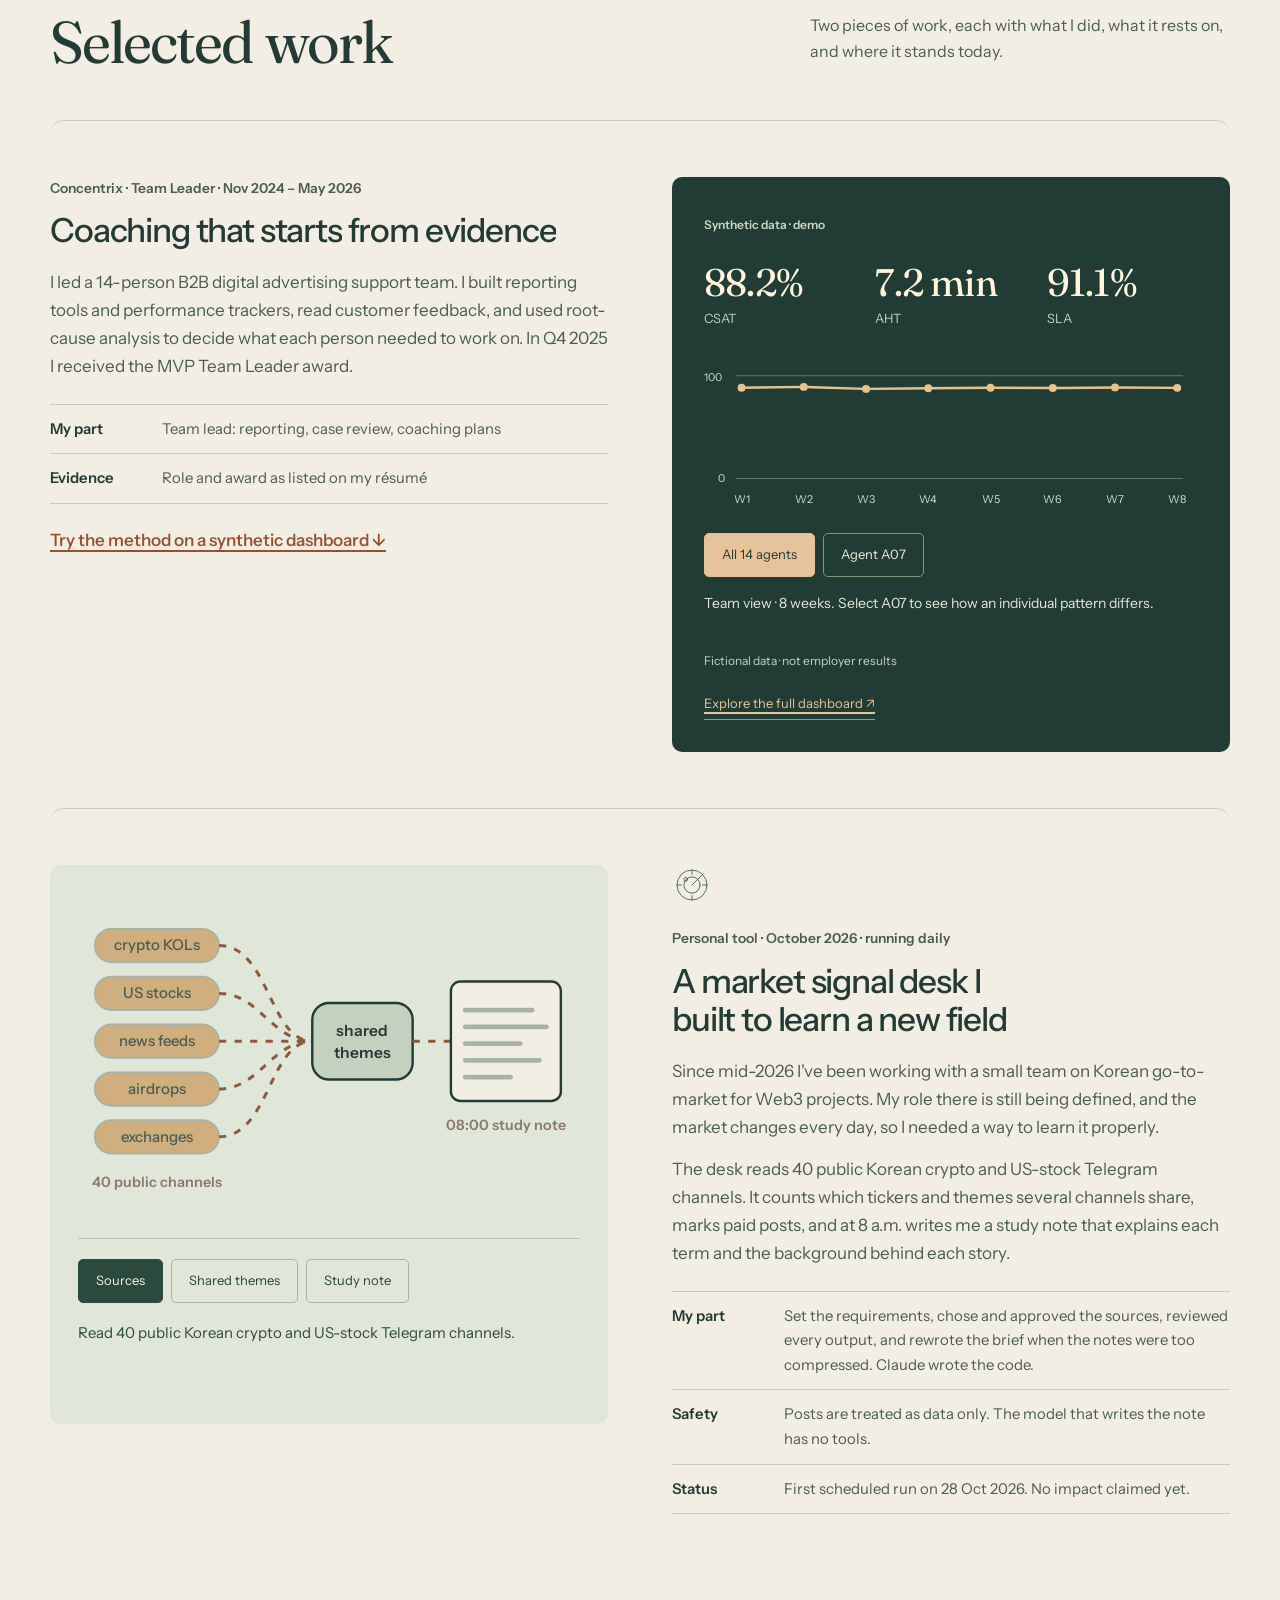
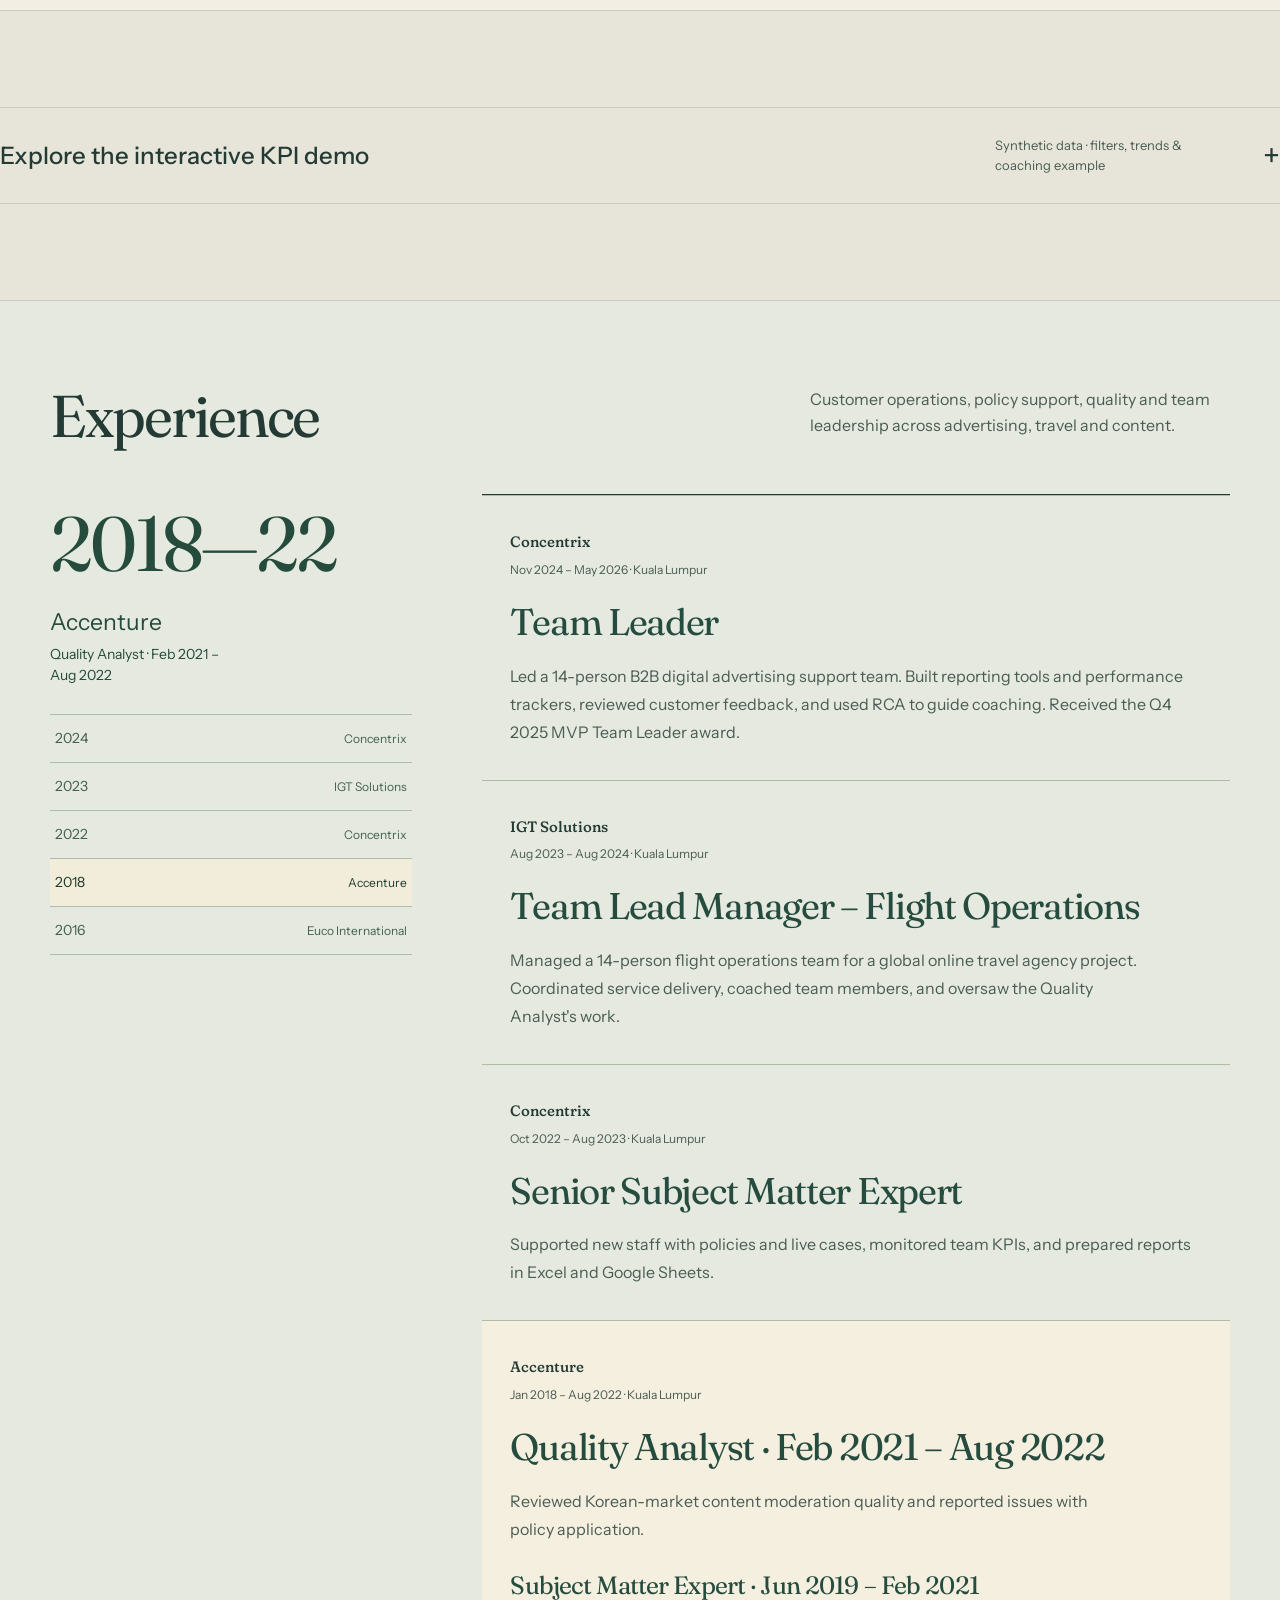
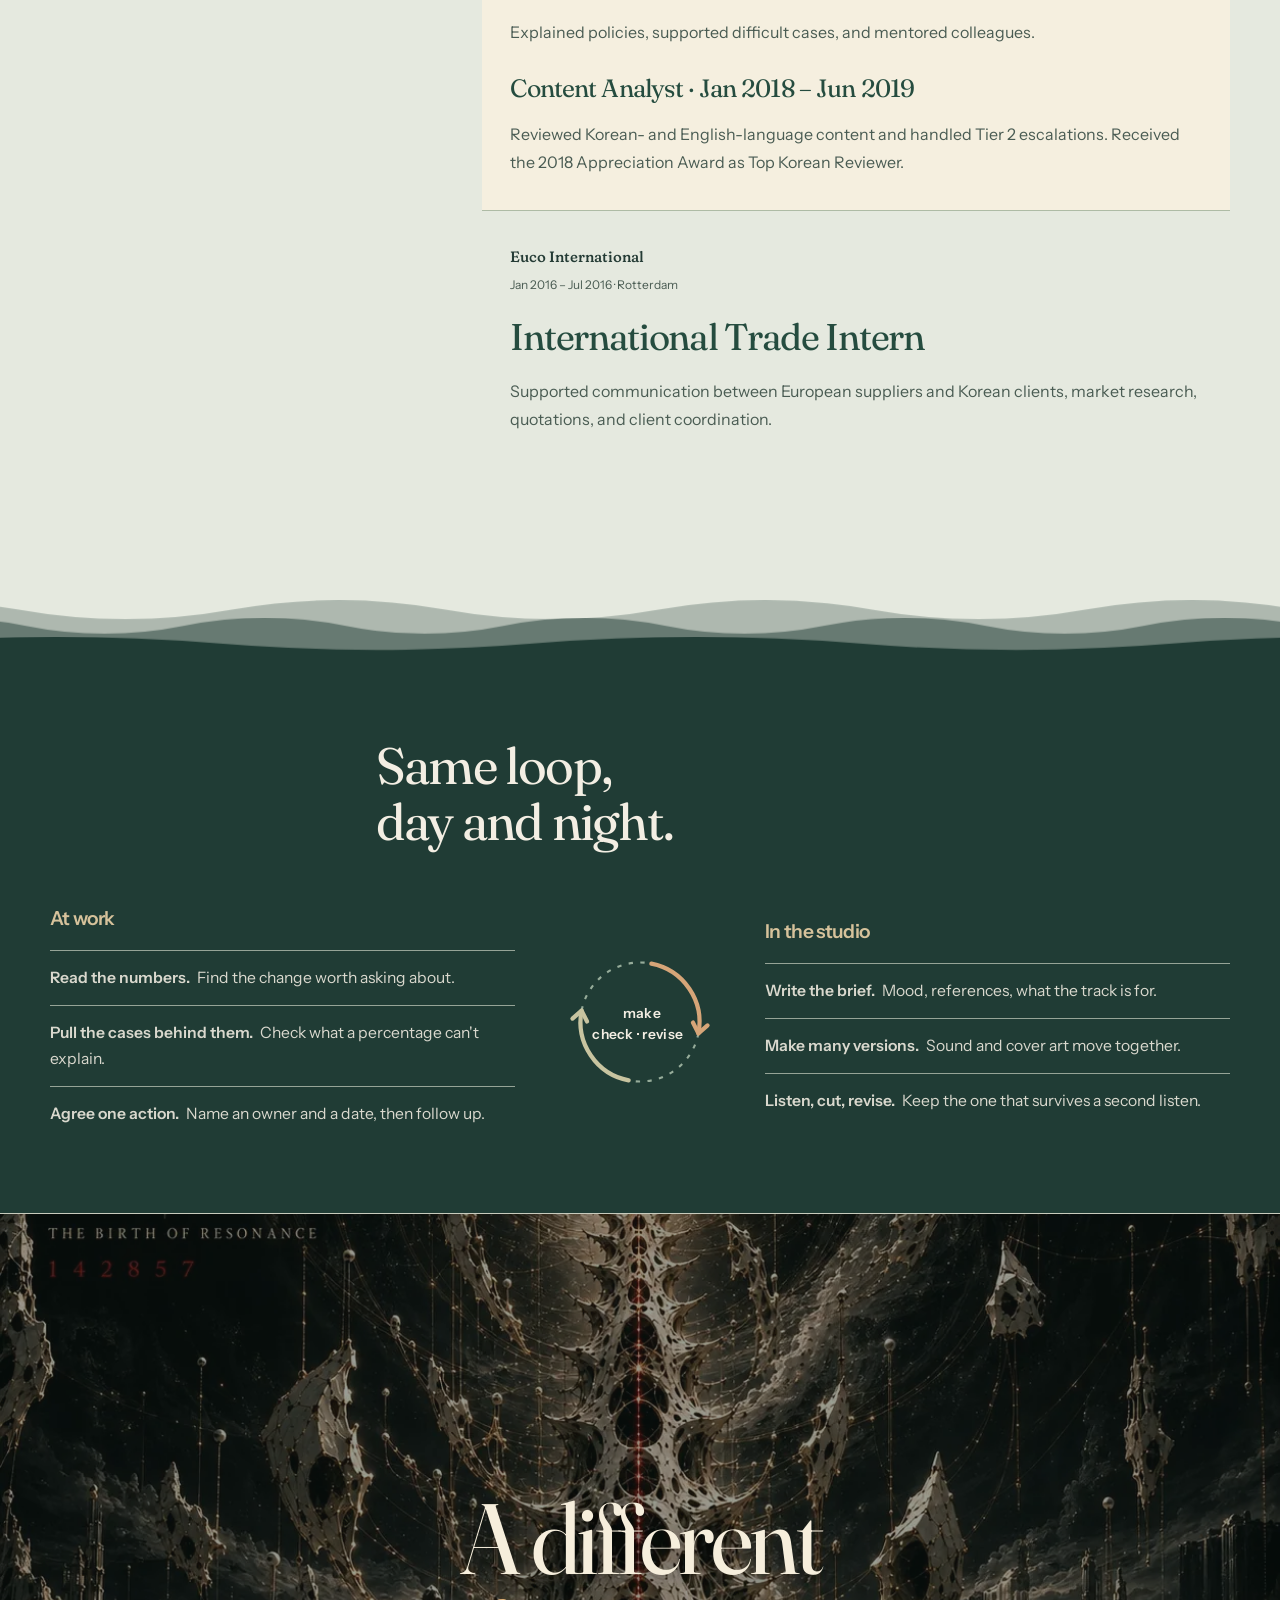
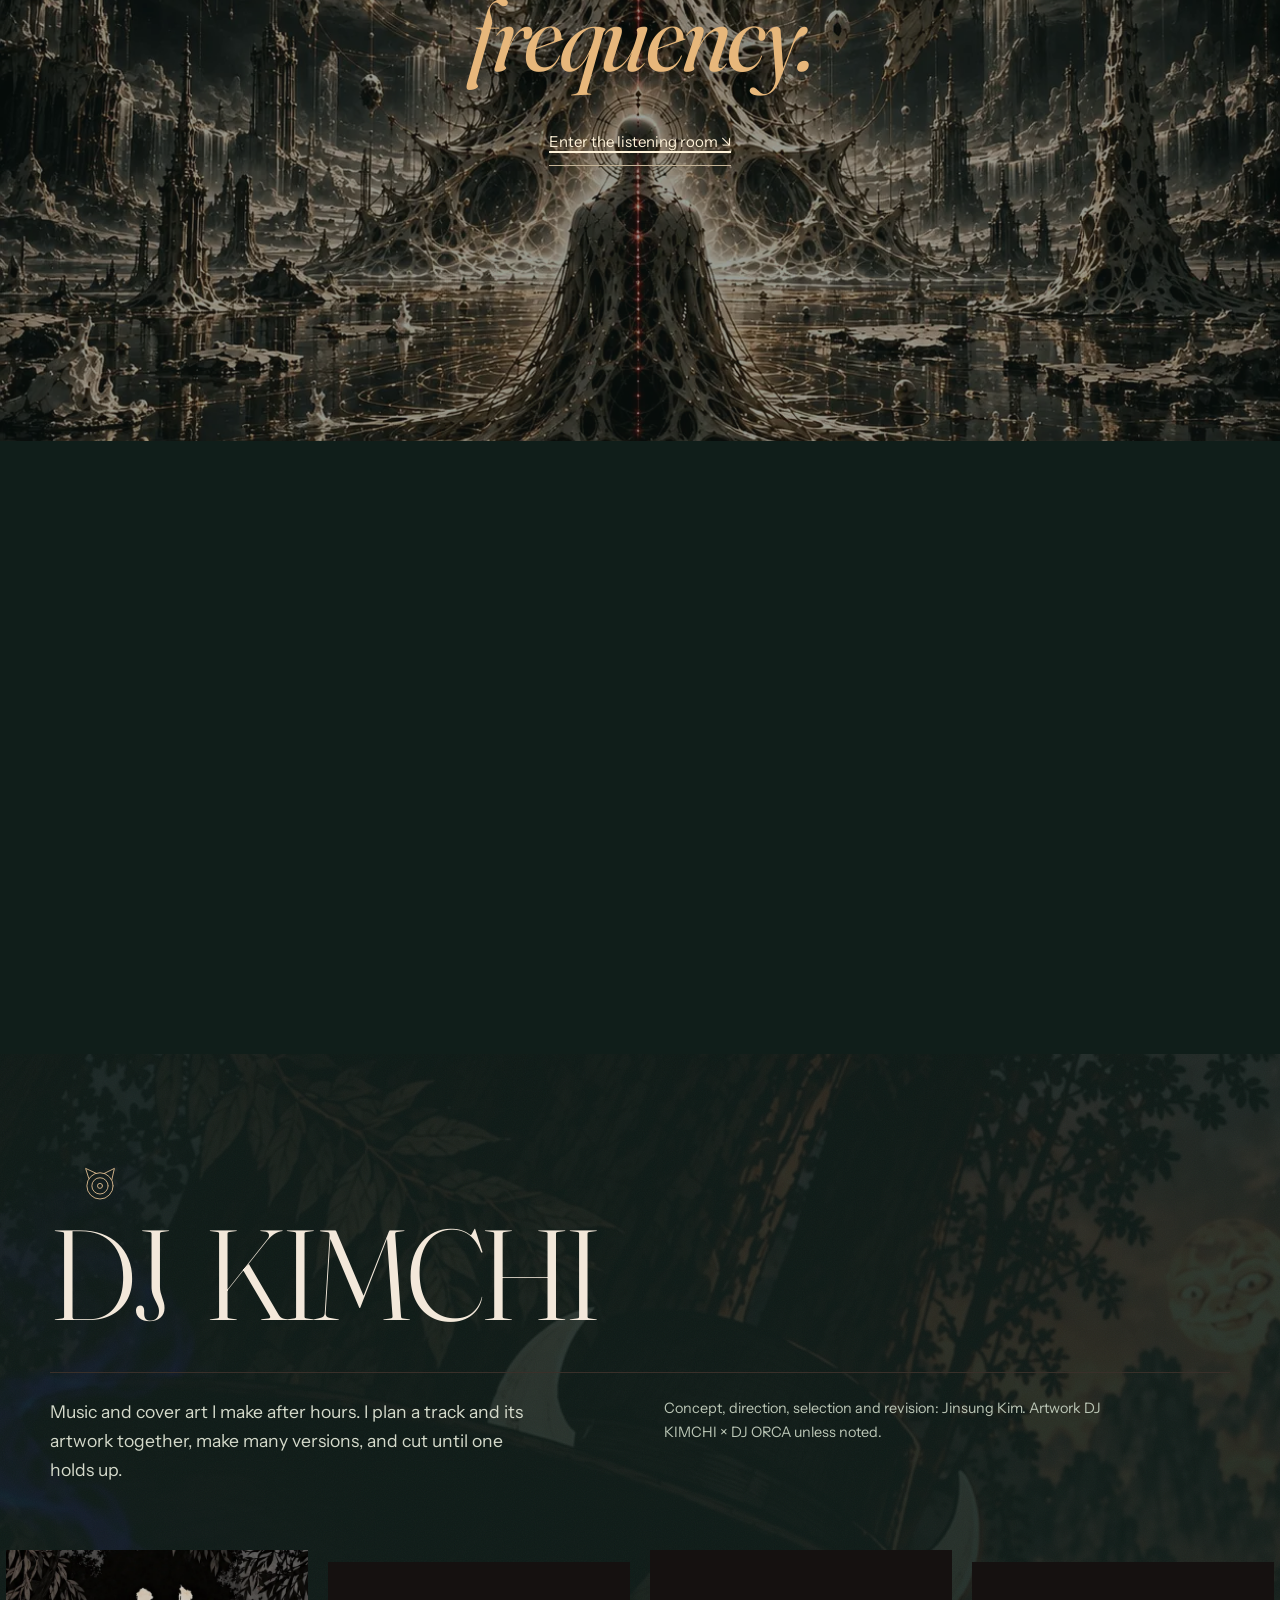
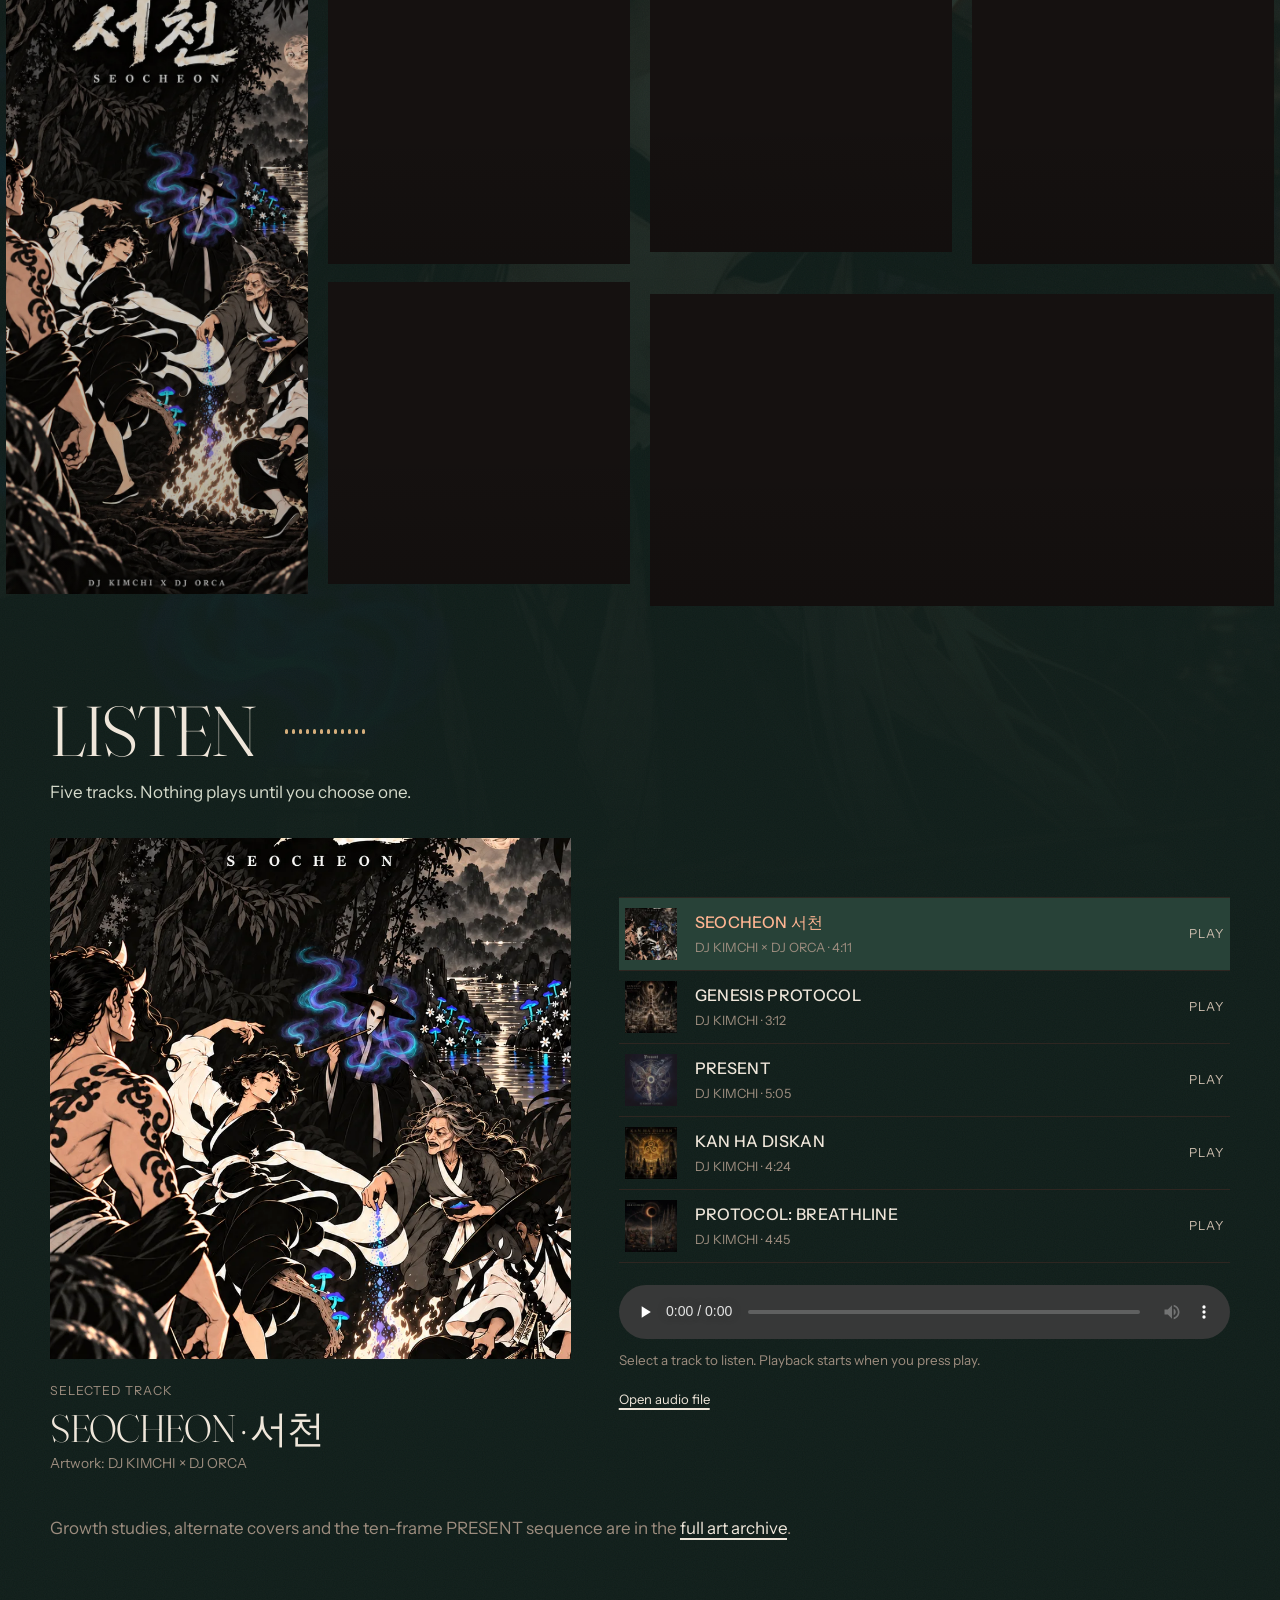
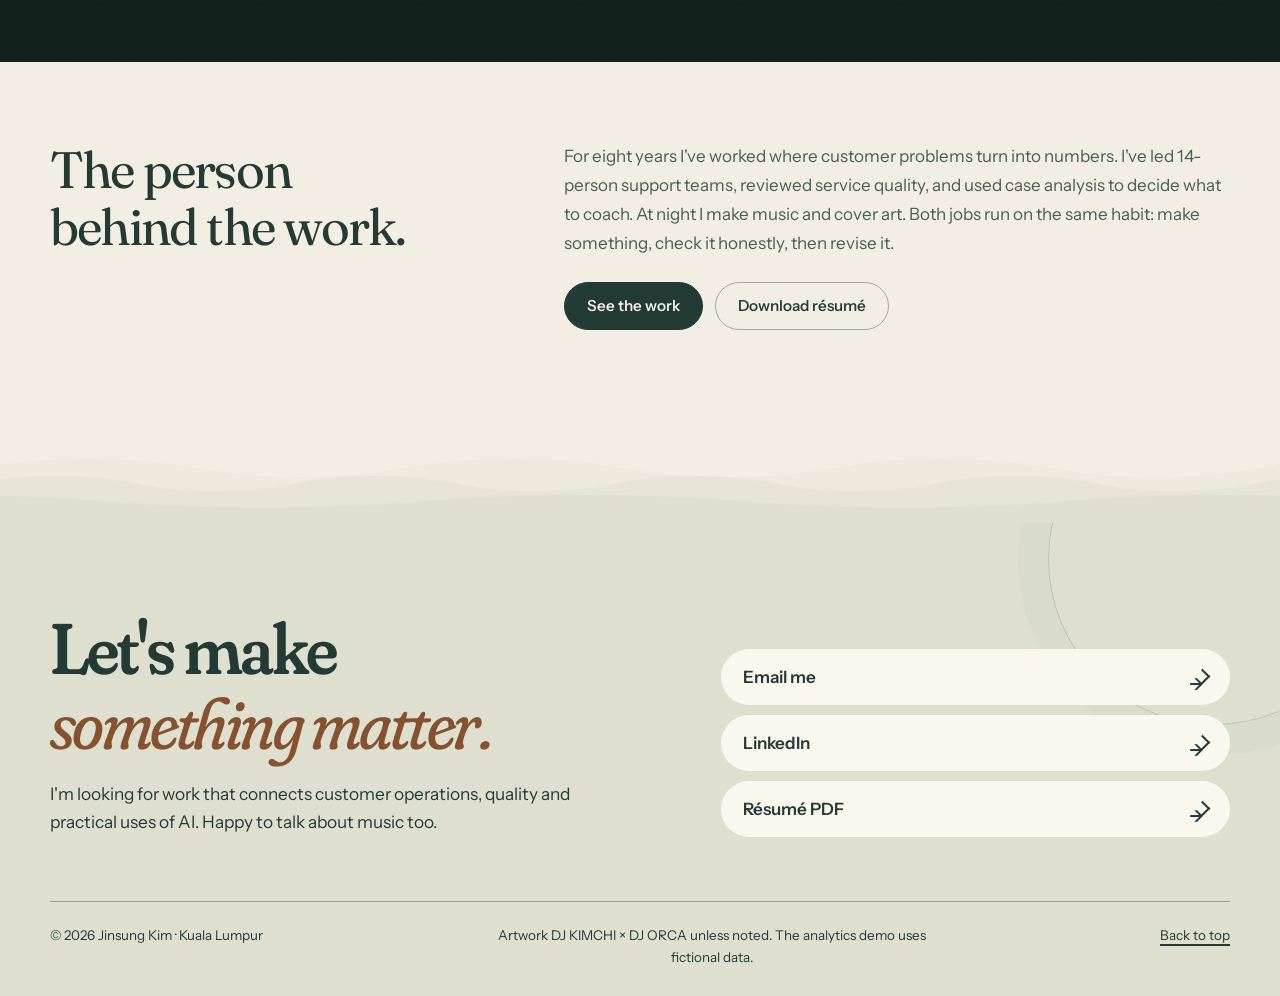
==== commit 8e90c6e7: "Add GSAP motion layer: split headings, artwork blob, section waves, marquee Split-text reveals on th" ====
--- a/index.html
+++ b/index.html
@@ -18,6 +18,7 @@
 <link rel="stylesheet" href="scene-motion.css?v=2">
 <link rel="stylesheet" href="career-motion.css?v=1">
 <link rel="stylesheet" href="craft-motion.css?v=1">
+<link rel="stylesheet" href="reel-upgrade.css?v=1">
 </head>
 <body class="atmosphere-edition">
 <a class="skip-link" href="#main">Skip to content</a>
@@ -361,5 +362,9 @@
 <script src="scene-motion.js?v=2"></script>
 <script src="career-motion.js?v=1"></script>
 <script src="craft-motion.js?v=1"></script>
+<script src="vendor/gsap.min.js?v=3.13.0"></script>
+<script src="vendor/ScrollTrigger.min.js?v=3.13.0"></script>
+<script src="vendor/SplitText.min.js?v=3.13.0"></script>
+<script src="reel-upgrade.js?v=1"></script>
 </body>
 </html>
--- a/reel-upgrade.css
+++ b/reel-upgrade.css
@@ -0,0 +1,52 @@
+/* Reel upgrade (2026-10-30): GSAP text reveals, organic blob + layered waves, spotlight cards,
+   magnetic buttons, a skills marquee, scroll progress and a cursor ring. Layered on top of the
+   existing motion files; everything here is decorative and switches off with reduced motion
+   or the Pause effects button. */
+
+.reel-progress{position:fixed;inset:0 0 auto;height:3px;z-index:1000;pointer-events:none}
+.reel-progress i{display:block;height:100%;background:linear-gradient(90deg,var(--leaf-deep),var(--apricot),var(--chili));transform:scaleX(0);transform-origin:0 50%}
+
+/* Split headings: masks keep italic overhangs and descenders visible */
+.reel-motion :is(h1,h2) [class*="line-mask"]{padding:0 .12em .1em;margin:0 -.12em -.1em}
+.reel-split-pending{visibility:hidden}
+
+/* Hero blob (Haikei-style), sits behind the artwork */
+.reel-blob{position:absolute;left:50%;top:50%;width:min(118%,640px);aspect-ratio:1;translate:-50% -52%;z-index:0;pointer-events:none;filter:drop-shadow(0 40px 60px rgba(120,60,30,.14))}
+.reel-blob svg{width:100%;height:100%;overflow:visible}
+.reel-blob .reel-blob-ring{fill:none;stroke:var(--line-strong);stroke-width:1;stroke-dasharray:2 7;opacity:.7}
+.reel-blob stop{transition:stop-color 1.2s var(--ease)}
+
+/* Layered waves between sections */
+.reel-wave{display:block;position:relative;height:clamp(70px,9vw,140px);overflow:hidden;margin:-1px 0;pointer-events:none}
+.reel-wave svg{position:absolute;inset:auto 0 0;width:100%;height:100%}
+.reel-wave path{will-change:transform}
+.reel-wave svg{bottom:-2px;height:calc(100% + 2px)}
+.reel-wave+section{border-top-color:transparent!important}
+
+/* Skills marquee (21st.dev-style) */
+.reel-marquee{overflow:hidden;border-block:1px solid var(--line);padding:18px 0;margin:8px 0 0;
+  -webkit-mask-image:linear-gradient(90deg,transparent,#000 8%,#000 92%,transparent);mask-image:linear-gradient(90deg,transparent,#000 8%,#000 92%,transparent)}
+.reel-track{display:flex;width:max-content;gap:34px;align-items:center;white-space:nowrap;font:400 clamp(22px,2.4vw,34px)/1 var(--serif);color:var(--ink-2)}
+.reel-track em{font-style:italic;color:var(--apricot-ink)}
+.reel-track i{font-style:normal;color:var(--apricot);font-size:.55em}
+
+/* Spotlight cards */
+.reel-spot{position:relative;isolation:isolate}
+.reel-glow{position:absolute;inset:0;border-radius:inherit;pointer-events:none;z-index:-1;opacity:0;transition:opacity .35s var(--ease);
+  background:radial-gradient(320px circle at var(--mx,50%) var(--my,50%),rgba(232,135,95,.2),rgba(167,194,126,.08) 45%,transparent 70%)}
+.reel-spot:hover>.reel-glow{opacity:1}
+.kpi-card.reel-spot,.case.reel-spot{border-radius:var(--radius)}
+
+/* Cursor ring (fine pointers only, native cursor stays visible) */
+.reel-cursor{position:fixed;left:0;top:0;width:34px;height:34px;margin:-17px 0 0 -17px;border:1.5px solid var(--apricot);border-radius:50%;
+  pointer-events:none;z-index:999;opacity:0;transition:opacity .3s,width .3s var(--ease),height .3s var(--ease),margin .3s var(--ease),background-color .3s}
+.reel-cursor.is-on{opacity:.85}
+.reel-cursor.is-link{width:64px;height:64px;margin:-32px 0 0 -32px;background:rgba(232,135,95,.12)}
+.world .reel-cursor,.reel-cursor.on-dark{border-color:#e7b77b}
+
+.effects-paused .reel-cursor,.effects-paused .reel-glow{display:none}
+@media (hover:none),(pointer:coarse){.reel-cursor{display:none}}
+@media (prefers-reduced-motion:reduce){.reel-cursor,.reel-progress{display:none}.reel-split-pending{visibility:visible}
+  .reel-marquee{-webkit-mask-image:none;mask-image:none}.reel-track{flex-wrap:wrap;width:auto;white-space:normal;justify-content:center;padding:0 16px;row-gap:12px}
+  .reel-track [data-dup]{display:none}}
+@media (max-width:760px){.reel-track{gap:22px}.reel-marquee{padding:14px 0}.reel-blob{width:122%}}
